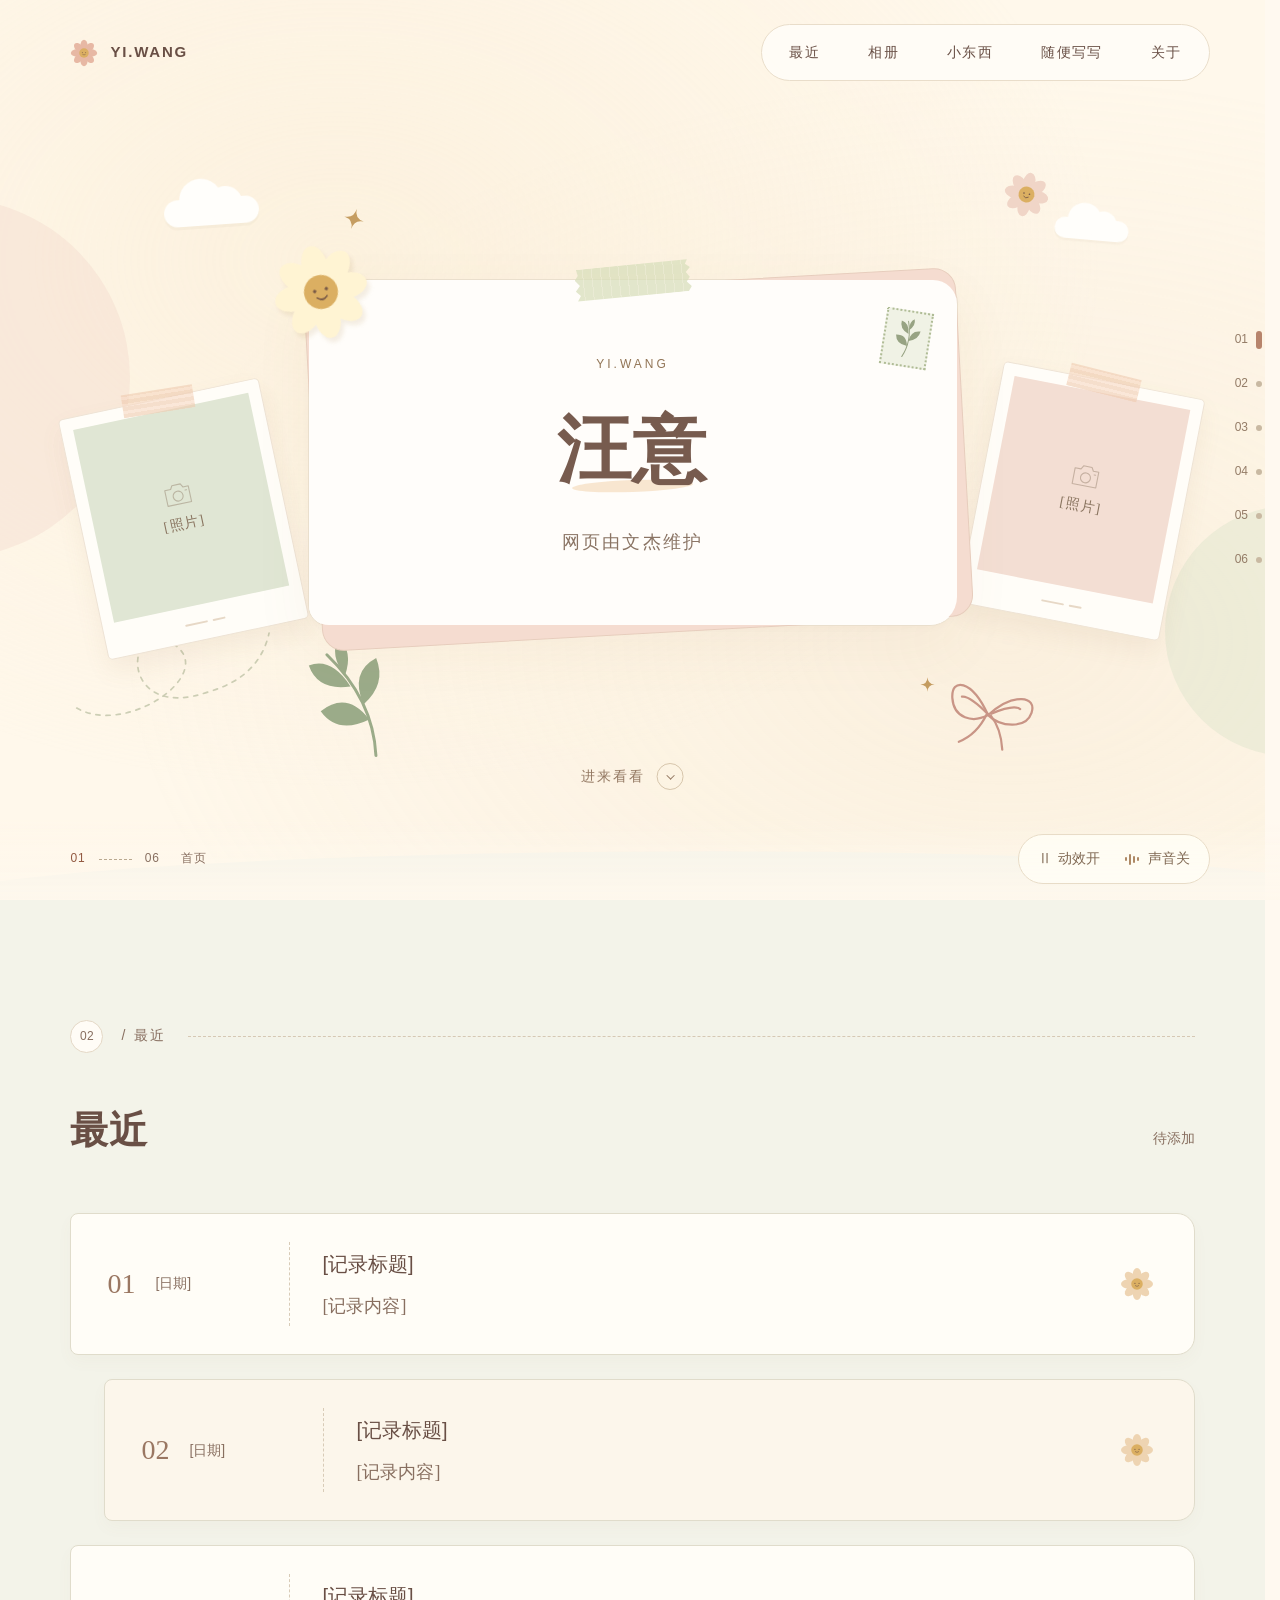
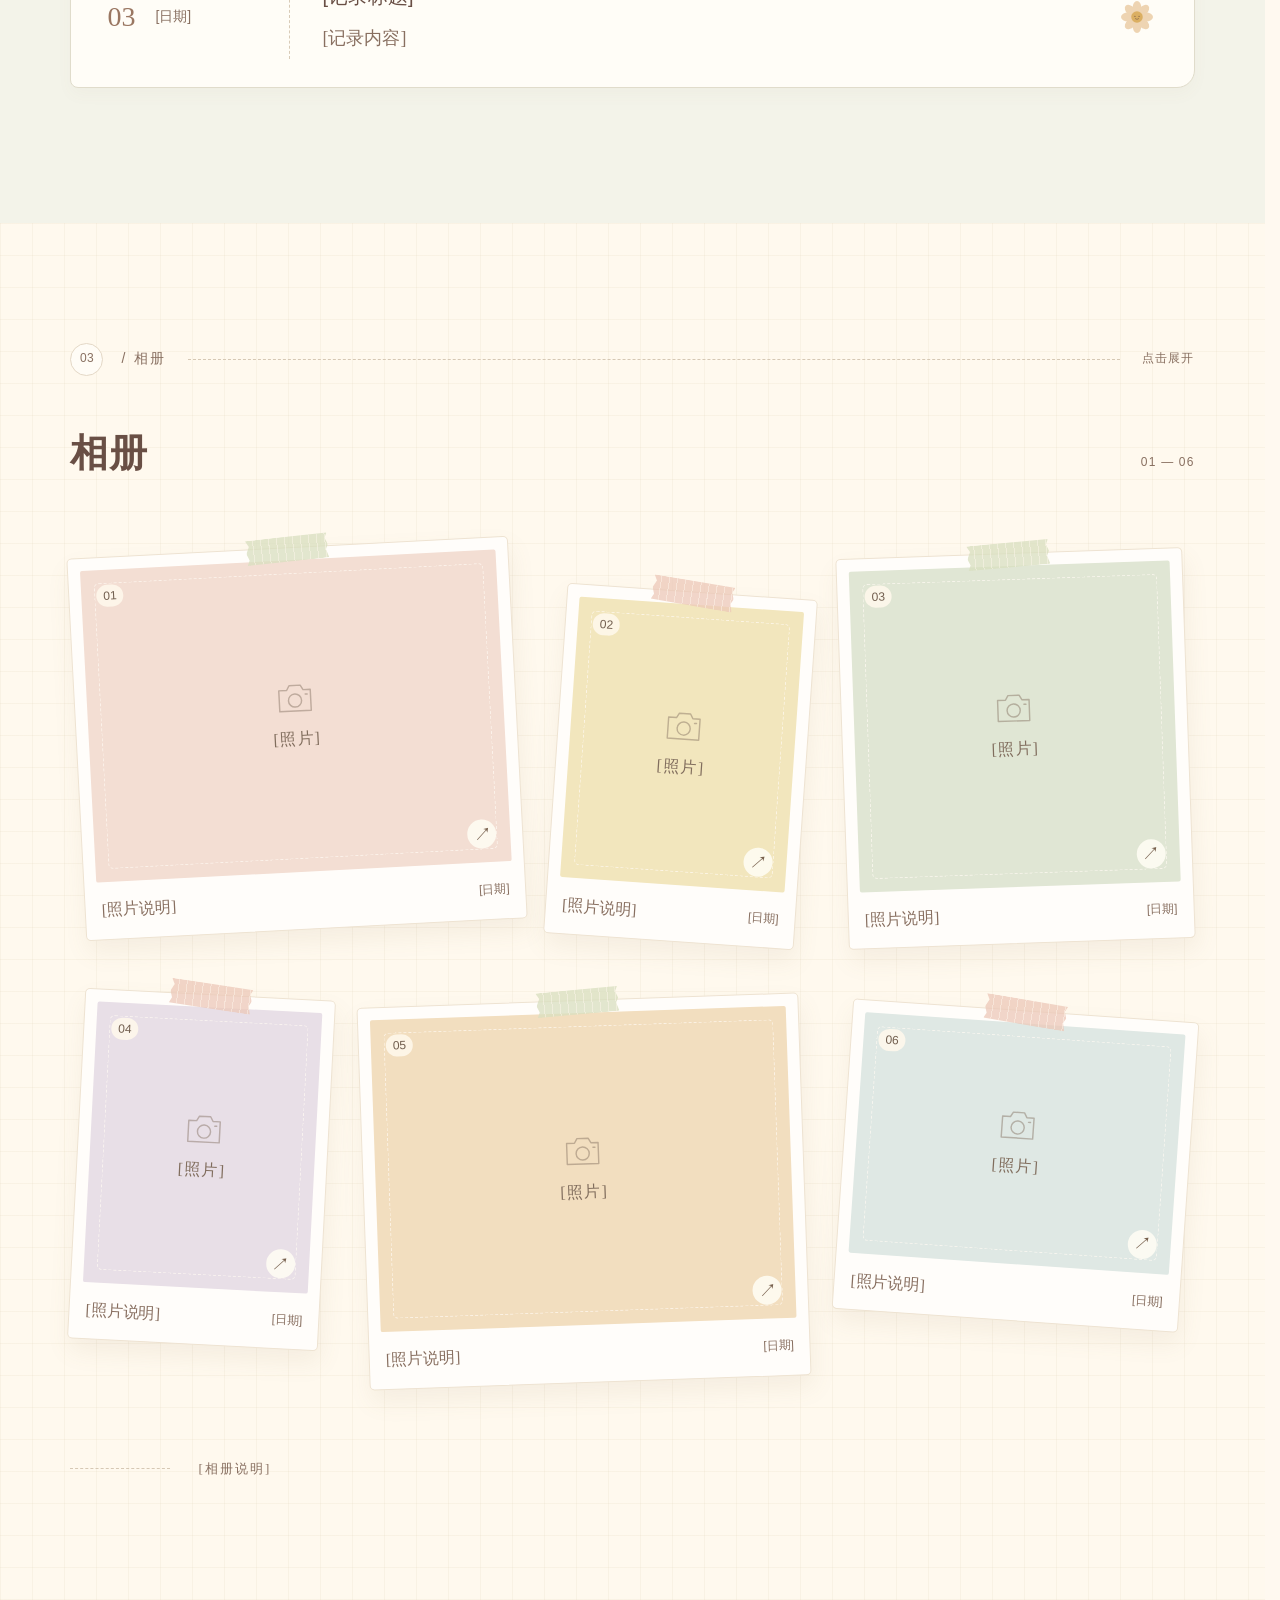
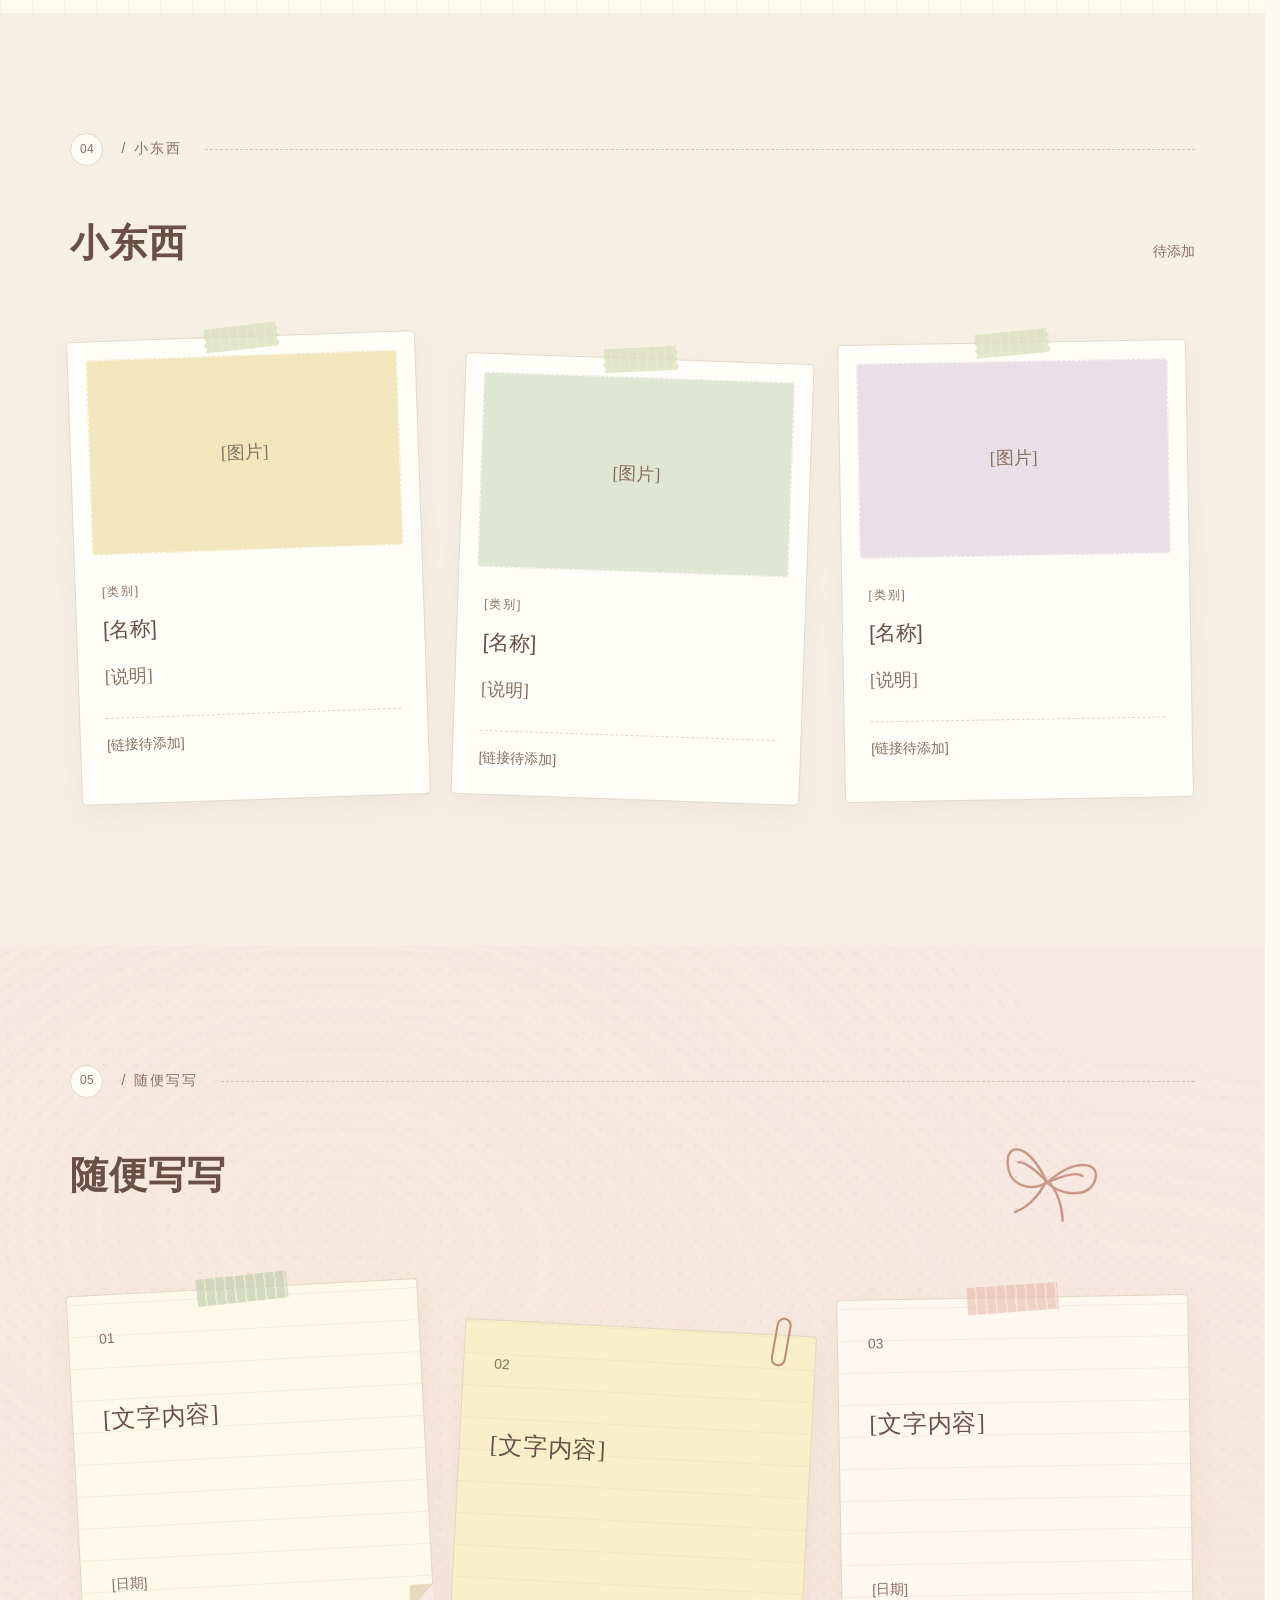
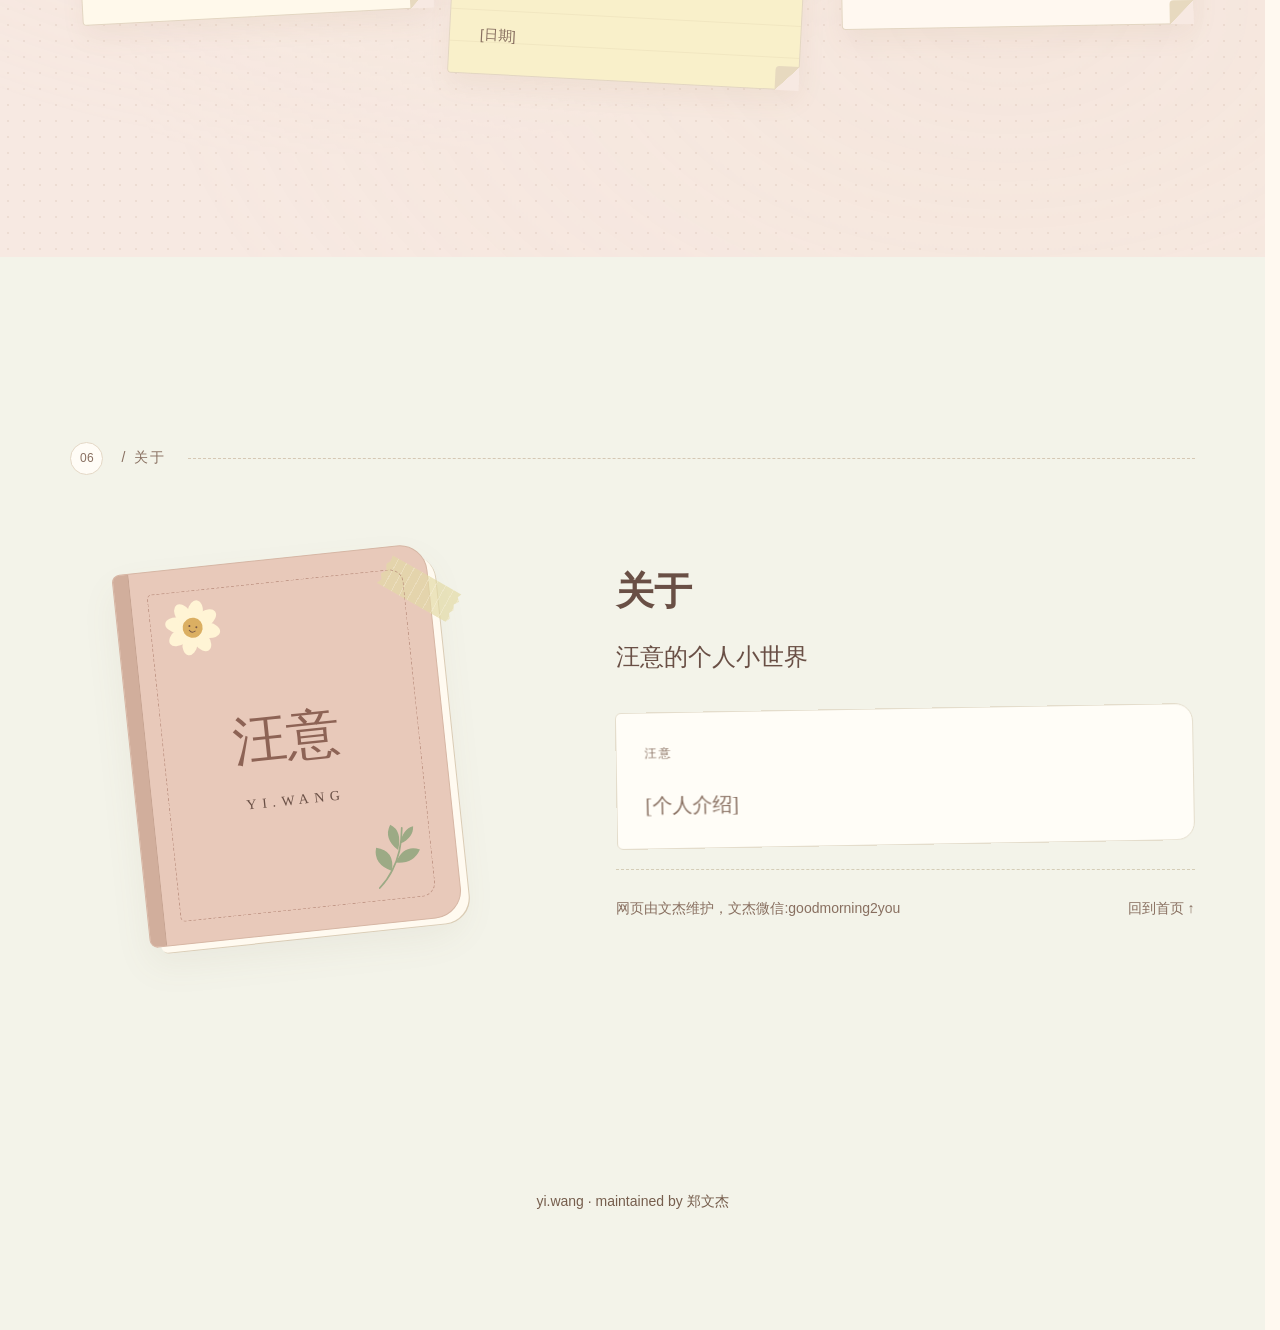
==== index.html @ 3603ca03 "Update index.html" ====
<!doctype html>
<html lang="zh-CN">
<head>
  <meta charset="utf-8">
  <meta name="viewport" content="width=device-width, initial-scale=1">
  <meta name="theme-color" content="#fff8ed">
  <meta name="description" content="汪意的个人小世界。由文杰维护。">
  <title>汪意 · YI.WANG</title>
  <link rel="icon" type="image/svg+xml" href="data:image/svg+xml,%3Csvg%20xmlns%3D%22http%3A%2F%2Fwww.w3.org%2F2000%2Fsvg%22%20viewBox%3D%220%200%2064%2064%22%3E%3Crect%20width%3D%2264%22%20height%3D%2264%22%20rx%3D%2218%22%20fill%3D%22%23fff5e7%22%2F%3E%3Cg%20fill%3D%22%23f1b7a9%22%3E%3Cellipse%20cx%3D%2232%22%20cy%3D%2219%22%20rx%3D%229%22%20ry%3D%2214%22%2F%3E%3Cellipse%20cx%3D%2232%22%20cy%3D%2245%22%20rx%3D%229%22%20ry%3D%2214%22%2F%3E%3Cellipse%20cx%3D%2219%22%20cy%3D%2232%22%20rx%3D%2214%22%20ry%3D%229%22%2F%3E%3Cellipse%20cx%3D%2245%22%20cy%3D%2232%22%20rx%3D%2214%22%20ry%3D%229%22%2F%3E%3C%2Fg%3E%3Ccircle%20cx%3D%2232%22%20cy%3D%2232%22%20r%3D%228%22%20fill%3D%22%23e7bd70%22%2F%3E%3C%2Fsvg%3E">
  <link rel="stylesheet" href="styles.css">
  <script src="script.js" defer></script>
  <script defer src="https://cloud.umami.is/script.js" data-website-id="96161282-32cd-4d9a-9470-663d7aa265c7"></script>
</head>
<body>
  <!-- 装饰图标：纯 SVG 图形，不代表人物、照片、地点或经历。 -->
  <svg class="svg-definitions" xmlns="http://www.w3.org/2000/svg" aria-hidden="true" focusable="false">
    <defs>
      <symbol id="i-flower" viewBox="0 0 100 100">
        <g fill="currentColor">
          <ellipse cx="50" cy="24" rx="13" ry="21"/>
          <ellipse cx="50" cy="24" rx="13" ry="21" transform="rotate(45 50 50)"/>
          <ellipse cx="50" cy="24" rx="13" ry="21" transform="rotate(90 50 50)"/>
          <ellipse cx="50" cy="24" rx="13" ry="21" transform="rotate(135 50 50)"/>
          <ellipse cx="50" cy="24" rx="13" ry="21" transform="rotate(180 50 50)"/>
          <ellipse cx="50" cy="24" rx="13" ry="21" transform="rotate(225 50 50)"/>
          <ellipse cx="50" cy="24" rx="13" ry="21" transform="rotate(270 50 50)"/>
          <ellipse cx="50" cy="24" rx="13" ry="21" transform="rotate(315 50 50)"/>
        </g>
        <circle cx="50" cy="50" r="17" fill="#dbaf62"/>
        <g fill="#775846"><circle cx="44" cy="48" r="1.7"/><circle cx="56" cy="48" r="1.7"/></g>
        <path d="M45 55q5 5 10 0" fill="none" stroke="#775846" stroke-width="1.7" stroke-linecap="round"/>
      </symbol>
      <symbol id="i-spark" viewBox="0 0 60 60"><path d="M30 4Q31 28 55 30Q31 31 30 56Q29 32 5 30Q29 29 30 4Z" fill="currentColor"/></symbol>
      <symbol id="i-sprig" viewBox="0 0 100 140">
        <path d="M44 128Q68 77 48 16" fill="none" stroke="currentColor" stroke-width="3" stroke-linecap="round"/>
        <path d="M55 93Q20 92 16 63Q49 57 55 93M57 77Q87 70 90 42Q60 42 57 77M54 55Q23 44 27 17Q51 20 54 55M54 43Q73 26 66 7Q50 17 54 43" fill="currentColor"/>
      </symbol>
      <symbol id="i-bow" viewBox="0 0 140 105">
        <g fill="none" stroke="currentColor" stroke-width="3.2" stroke-linecap="round" stroke-linejoin="round"><path d="M69 47C35 1 6 6 14 34S50 63 69 47C98 7 132 6 129 31S89 60 69 47Z"/><path d="M67 46Q59 78 36 93M73 47Q91 62 99 91M69 46Q37 25 27 29M73 44Q102 24 112 29"/></g>
      </symbol>
      <symbol id="i-camera" viewBox="0 0 64 50"><g fill="none" stroke="currentColor" stroke-width="2.2" stroke-linejoin="round"><path d="M8 12h12l4-7h17l4 7h11v32H8Z"/><circle cx="32" cy="28" r="10"/><path d="M48 19h3" stroke-linecap="round"/></g></symbol>
    </defs>
  </svg>

  <a class="skip-link" href="#main">跳至正文</a>
  <div class="reading-progress" aria-hidden="true"><span></span></div>
  <header class="site-header">
    <a class="wordmark" href="#home" aria-label="YI.WANG，返回首页">YI.WANG<svg class="wordmark-flower" aria-hidden="true"><use href="#i-flower"/></svg></a>
    <nav class="desktop-nav" aria-label="章节导航">
      <a href="#recent">最近</a>
      <a href="#gallery">相册</a>
      <a href="#things">小东西</a>
      <a href="#notes">随便写写</a>
      <a href="#about">关于</a>
    </nav>
    <button class="menu-toggle" type="button" aria-label="打开章节导航" aria-expanded="false" aria-controls="chapter-menu"><span></span><span></span></button>
  </header>
  <main id="main">
    <section class="scene hero" id="home" aria-labelledby="hero-title" data-chapter="首页">
      <!-- 【修改背景图片/视频】可选背景路径在 script.js 的 BACKGROUND 中修改；留空使用奶油纸张底色。 -->
      <div class="scene-backdrop" aria-hidden="true"><div class="ambient-image"></div></div>
      <div class="hero-shade" aria-hidden="true"></div>
      <div class="hero-decor" aria-hidden="true">
        <span class="soft-orb orb-peach"></span><span class="soft-orb orb-sage"></span>
        <span class="cloud cloud-one"></span><span class="cloud cloud-two"></span>
        <svg class="doodle hero-sprig"><use href="#i-sprig"/></svg>
        <svg class="doodle hero-bow"><use href="#i-bow"/></svg>
        <svg class="doodle spark spark-one"><use href="#i-spark"/></svg>
        <svg class="doodle spark spark-two"><use href="#i-spark"/></svg>
        <svg class="doodle hero-flower-small"><use href="#i-flower"/></svg>
        <svg class="doodle loop-line" viewBox="0 0 260 120"><path d="M8 79C58 127 183 78 136 32S50 109 164 98Q226 96 250 48" fill="none" stroke="currentColor" stroke-width="2" stroke-dasharray="5 7" stroke-linecap="round"/></svg>
      </div>
      <!-- 首页两张相框镜像 PHOTOS 的前两张照片；无真实照片时只显示占位符。 -->
      <a class="hero-polaroid hero-photo-left" href="#gallery" aria-label="前往相册">
        <span class="cover-photo tone-3" data-cover-photo="0"><svg aria-hidden="true"><use href="#i-camera"/></svg><span>[照片]</span></span>
        <span class="cover-caption" aria-hidden="true"><i></i><i></i></span>
      </a>
      <a class="hero-polaroid hero-photo-right" href="#gallery" aria-label="前往相册">
        <span class="cover-photo tone-1" data-cover-photo="1"><svg aria-hidden="true"><use href="#i-camera"/></svg><span>[照片]</span></span>
        <span class="cover-caption" aria-hidden="true"><i></i><i></i></span>
      </a>
      <!-- 【修改首页文字】固定为 YI.WANG / 汪意 / 网页由文杰维护。 -->
      <div class="hero-copy">
        <span class="paper-tape hero-tape" aria-hidden="true"></span>
        <svg class="hero-flower" aria-hidden="true"><use href="#i-flower"/></svg>
        <span class="postage-stamp" aria-hidden="true"><svg><use href="#i-sprig"/></svg></span>
        <p class="eyebrow">YI.WANG</p>
        <h1 id="hero-title">汪意</h1>
        <p class="hero-subtitle">网页由文杰维护</p>
      </div>
      <a class="scroll-cue" href="#recent"><span>进来看看</span><span class="scroll-stroke" aria-hidden="true"></span></a>
    </section>
    <section class="scene recent section-pad" id="recent" aria-labelledby="recent-title" data-chapter="最近">
      <div class="section-top reveal"><p class="eyebrow"><span>02</span> / 最近</p><span class="section-rule"></span></div>
      <div class="section-heading reveal"><h2 id="recent-title">最近</h2><span class="empty-label">待添加</span></div>
      <!-- 【修改最近】只用用户提供的真实记录与日期替换占位符；可增删完整 article。 -->
      <div class="recent-list">
        <article class="recent-card reveal">
          <div class="recent-date"><span class="entry-number" aria-hidden="true">01</span><span>[日期]</span></div>
          <div class="recent-copy"><h3>[记录标题]</h3><p>[记录内容]</p></div>
          <svg class="recent-flower" aria-hidden="true"><use href="#i-flower"/></svg>
        </article>
        <article class="recent-card reveal">
          <div class="recent-date"><span class="entry-number" aria-hidden="true">02</span><span>[日期]</span></div>
          <div class="recent-copy"><h3>[记录标题]</h3><p>[记录内容]</p></div>
          <svg class="recent-flower" aria-hidden="true"><use href="#i-flower"/></svg>
        </article>
        <article class="recent-card reveal">
          <div class="recent-date"><span class="entry-number" aria-hidden="true">03</span><span>[日期]</span></div>
          <div class="recent-copy"><h3>[记录标题]</h3><p>[记录内容]</p></div>
          <svg class="recent-flower" aria-hidden="true"><use href="#i-flower"/></svg>
        </article>
      </div>
    </section>
    <section class="scene gallery section-pad" id="gallery" aria-labelledby="gallery-title" data-chapter="相册">
      <div class="section-top reveal"><p class="eyebrow"><span>03</span> / 相册</p><span class="section-rule"></span><span class="secondary-label">点击展开</span></div>
      <div class="section-heading reveal"><h2 id="gallery-title">相册</h2><span class="archive-count">01 — 06</span></div>
      <!-- 【修改照片】在 script.js 的 PHOTOS 中填写图片路径、照片说明、日期与地点。
           未填写 src 时，保留此处真正的 [照片] 占位框，不使用他人的照片假装私人内容。 -->
      <div class="gallery-grid">
        <figure class="gallery-item photo-one reveal"><button class="photo-button tone-1" data-photo="0" type="button" aria-label="放大照片 1"><span class="photo-placeholder"><svg aria-hidden="true"><use href="#i-camera"/></svg><span>[照片]</span></span><span class="photo-number" aria-hidden="true">01</span><span class="photo-expand" aria-hidden="true">↗</span></button><figcaption><span>[照片说明]</span><span>[日期]</span></figcaption></figure>
        <figure class="gallery-item photo-two reveal"><button class="photo-button tone-2" data-photo="1" type="button" aria-label="放大照片 2"><span class="photo-placeholder"><svg aria-hidden="true"><use href="#i-camera"/></svg><span>[照片]</span></span><span class="photo-number" aria-hidden="true">02</span><span class="photo-expand" aria-hidden="true">↗</span></button><figcaption><span>[照片说明]</span><span>[日期]</span></figcaption></figure>
        <figure class="gallery-item photo-three reveal"><button class="photo-button tone-3" data-photo="2" type="button" aria-label="放大照片 3"><span class="photo-placeholder"><svg aria-hidden="true"><use href="#i-camera"/></svg><span>[照片]</span></span><span class="photo-number" aria-hidden="true">03</span><span class="photo-expand" aria-hidden="true">↗</span></button><figcaption><span>[照片说明]</span><span>[日期]</span></figcaption></figure>
        <figure class="gallery-item photo-four reveal"><button class="photo-button tone-4" data-photo="3" type="button" aria-label="放大照片 4"><span class="photo-placeholder"><svg aria-hidden="true"><use href="#i-camera"/></svg><span>[照片]</span></span><span class="photo-number" aria-hidden="true">04</span><span class="photo-expand" aria-hidden="true">↗</span></button><figcaption><span>[照片说明]</span><span>[日期]</span></figcaption></figure>
        <figure class="gallery-item photo-five reveal"><button class="photo-button tone-5" data-photo="4" type="button" aria-label="放大照片 5"><span class="photo-placeholder"><svg aria-hidden="true"><use href="#i-camera"/></svg><span>[照片]</span></span><span class="photo-number" aria-hidden="true">05</span><span class="photo-expand" aria-hidden="true">↗</span></button><figcaption><span>[照片说明]</span><span>[日期]</span></figcaption></figure>
        <figure class="gallery-item photo-six reveal"><button class="photo-button tone-6" data-photo="5" type="button" aria-label="放大照片 6"><span class="photo-placeholder"><svg aria-hidden="true"><use href="#i-camera"/></svg><span>[照片]</span></span><span class="photo-number" aria-hidden="true">06</span><span class="photo-expand" aria-hidden="true">↗</span></button><figcaption><span>[照片说明]</span><span>[日期]</span></figcaption></figure>
      </div>
      <div class="gallery-tail reveal"><span class="section-rule"></span><p class="eyebrow">[相册说明]</p></div>
    </section>
    <section class="scene things section-pad" id="things" aria-labelledby="things-title" data-chapter="小东西">
      <div class="section-top reveal"><p class="eyebrow"><span>04</span> / 小东西</p><span class="section-rule"></span></div>
      <div class="section-heading reveal"><h2 id="things-title">小东西</h2><span class="empty-label">待添加</span></div>
      <!-- 【修改小东西】类别、名称、图片、说明和链接均待提供。没有链接时显示文字，不伪装成可点击入口。 -->
      <div class="things-grid">
        <article class="thing-card reveal">
          <span class="paper-tape" aria-hidden="true"></span>
          <div class="thing-cover tone-2"><span>[图片]</span></div>
          <div class="thing-copy"><span class="eyebrow">[类别]</span><h3>[名称]</h3><p>[说明]</p><span class="pending-link">[链接待添加]</span></div>
        </article>
        <article class="thing-card reveal">
          <span class="paper-tape" aria-hidden="true"></span>
          <div class="thing-cover tone-3"><span>[图片]</span></div>
          <div class="thing-copy"><span class="eyebrow">[类别]</span><h3>[名称]</h3><p>[说明]</p><span class="pending-link">[链接待添加]</span></div>
        </article>
        <article class="thing-card reveal">
          <span class="paper-tape" aria-hidden="true"></span>
          <div class="thing-cover tone-4"><span>[图片]</span></div>
          <div class="thing-copy"><span class="eyebrow">[类别]</span><h3>[名称]</h3><p>[说明]</p><span class="pending-link">[链接待添加]</span></div>
        </article>
      </div>
    </section>
    <section class="scene notes section-pad" id="notes" aria-labelledby="notes-title" data-chapter="随便写写">
      <div class="scene-backdrop" aria-hidden="true"><div class="ambient-image"></div></div>
      <div class="notes-shade" aria-hidden="true"></div>
      <svg class="notes-bow" aria-hidden="true"><use href="#i-bow"/></svg>
      <div class="section-top reveal"><p class="eyebrow"><span>05</span> / 随便写写</p><span class="section-rule"></span></div>
      <div class="section-heading reveal"><h2 id="notes-title">随便写写</h2></div>
      <!-- 【修改随便写写】仅用用户提供的真实文字与日期替换占位符。 -->
      <div class="notes-grid">
        <article class="note-card reveal"><span class="note-index" aria-hidden="true">01</span><p>[文字内容]</p><footer>[日期]</footer></article>
        <article class="note-card reveal"><span class="note-index" aria-hidden="true">02</span><p>[文字内容]</p><footer>[日期]</footer></article>
        <article class="note-card reveal"><span class="note-index" aria-hidden="true">03</span><p>[文字内容]</p><footer>[日期]</footer></article>
      </div>
    </section>
    <section class="scene about section-pad" id="about" aria-labelledby="about-title" data-chapter="关于">
      <div class="section-top reveal"><p class="eyebrow"><span>06</span> / 关于</p><span class="section-rule"></span></div>
      <div class="about-layout">
        <div class="about-index reveal" aria-hidden="true">
          <span class="notebook-spine"></span><span class="paper-tape"></span>
          <svg class="about-flower"><use href="#i-flower"/></svg>
          <span class="notebook-number">汪意</span><span class="notebook-label">YI.WANG</span>
          <svg class="notebook-sprig"><use href="#i-sprig"/></svg>
        </div>
        <div class="about-content">
          <h2 class="about-title reveal" id="about-title">关于</h2>
          <p class="world-title reveal">汪意的个人小世界</p>
          <!-- 【修改个人介绍】尚未提供个人介绍，请保留占位符。 -->
          <div class="profile-note reveal"><span class="eyebrow">汪意</span><p>[个人介绍]</p></div>
          <div class="about-footnote reveal"><span>网页由文杰维护，文杰微信:goodmorning2you</span><a href="#home">回到首页 ↑</a></div>
        </div>
      </div>
    </section>
  </main>
  <footer class="site-footer"><p>yi.wang · maintained by 郑文杰</p></footer>
  <nav class="scene-rail" aria-label="场景定位">
    <a href="#home" aria-label="01 首页" aria-current="location"><span>01</span><i></i></a>
    <a href="#recent" aria-label="02 最近"><span>02</span><i></i></a>
    <a href="#gallery" aria-label="03 相册"><span>03</span><i></i></a>
    <a href="#things" aria-label="04 小东西"><span>04</span><i></i></a>
    <a href="#notes" aria-label="05 随便写写"><span>05</span><i></i></a>
    <a href="#about" aria-label="06 关于"><span>06</span><i></i></a>
  </nav>
  <div class="scene-footer" role="group" aria-label="浏览进度与播放设置">
    <div class="scene-position"><span id="chapter-number">01</span><span class="position-divider"></span><span>06</span><span id="chapter-label">首页</span></div>
    <div class="ambient-controls">
      <button id="motion-toggle" type="button" aria-pressed="false" aria-label="暂停环境动效"><span class="motion-symbol" aria-hidden="true">Ⅱ</span><span class="motion-label">动效开</span></button>
      <!-- 【修改音乐】音频文件路径在 script.js 的 MUSIC_SRC 中填写，初始状态始终为关闭。 -->
      <button id="music-toggle" type="button" aria-pressed="false" aria-label="背景音乐，当前关闭"><span class="sound-bars" aria-hidden="true"><i></i><i></i><i></i><i></i></span><span class="music-label">声音关</span></button>
    </div>
  </div>
  <dialog id="chapter-menu" class="chapter-menu" aria-label="章节导航">
    <button class="icon-button menu-close" type="button" aria-label="关闭章节导航">×</button>
    <span class="eyebrow">目 录</span>
    <nav aria-label="移动端章节导航">
      <a href="#home"><span>01</span>首页</a>
      <a href="#recent"><span>02</span>最近</a>
      <a href="#gallery"><span>03</span>相册</a>
      <a href="#things"><span>04</span>小东西</a>
      <a href="#notes"><span>05</span>随便写写</a>
      <a href="#about"><span>06</span>关于</a>
    </nav>
  </dialog>
  <p id="status-message" class="status-message" role="status" aria-live="polite"></p>
  <dialog id="lightbox" class="lightbox" aria-label="照片查看器" aria-describedby="lightbox-caption">
    <div class="lightbox-header"><span id="lightbox-counter" class="eyebrow">01 / 06</span><button class="icon-button" id="lightbox-close" type="button" aria-label="关闭照片查看器" autofocus>×</button></div>
    <div class="lightbox-stage tone-1" id="lightbox-stage"><img id="lightbox-image" alt="[照片说明]" hidden><span class="photo-placeholder" id="lightbox-placeholder">[照片]</span></div>
    <div class="lightbox-footer"><div><p id="lightbox-caption">[照片说明]</p><p class="lightbox-meta"><span id="lightbox-date">[日期]</span><span id="lightbox-place">[地点]</span></p></div><div class="lightbox-controls"><button class="icon-button" id="lightbox-prev" type="button" aria-label="上一张照片">←</button><button class="icon-button" id="lightbox-next" type="button" aria-label="下一张照片">→</button></div></div>
    <p class="sr-only" id="lightbox-announcement" aria-live="polite"></p>
  </dialog>
  <audio id="background-audio" preload="none" loop></audio>
</body>
</html>
---- styles.css ----
/* yi.wang — 奶油手账版
   【修改配色】只需改以下变量。所有图形均为界面装饰，不代表真实照片。
   不请求字体 CDN，不加载第三方资源。 */
:root {
  color-scheme: light;
  --paper: #fff9f0;
  --ink: #694f45;
  --muted: #886f60;
  --peach: #f0baa7;
  --rose: #efd2ca;
  --sage: #bac9ac;
  --yellow: #f4dfa8;
  --accent: #9e5846;
  --line: #e4d8c6;
  --sans: ui-rounded, "Hiragino Maru Gothic ProN", "PingFang SC", "Microsoft YaHei", "Noto Sans CJK SC", sans-serif;
  --hand: "STKaiti", "KaiTi", "Noto Serif CJK SC", Georgia, serif;
  --serif: "Palatino Linotype", "Noto Serif CJK SC", "Songti SC", SimSun, serif;
  --gutter: clamp(22px, 5.5vw, 92px);
  --ease: cubic-bezier(.22,.75,.2,1);
}
*, *::before, *::after { box-sizing: border-box; }
html { scroll-behavior: smooth; scroll-padding-top: 85px; scrollbar-gutter: stable; background: var(--paper); }
body { margin: 0; color: var(--ink); font: 15px/1.8 var(--sans); -webkit-font-smoothing: antialiased; }
body.modal-open { overflow: hidden; }
h1, h2, h3, p, figure { margin: 0; }
a { color: inherit; text-decoration: none; }
button { font: inherit; color: inherit; border: 0; background: none; cursor: pointer; }
button, a { -webkit-tap-highlight-color: transparent; touch-action: manipulation; }
button:disabled { opacity: .4; cursor: default; }
img { display: block; width: 100%; height: 100%; object-fit: cover; }
svg { display: block; }
[hidden] { display: none !important; }
:focus-visible { outline: 3px solid #936742; outline-offset: 5px; }
::selection { background: #f0cabb; color: #533b32; }
.svg-definitions { position: absolute; width: 0; height: 0; overflow: hidden; }
.sr-only { position: absolute; width: 1px; height: 1px; padding: 0; overflow: hidden; clip: rect(0,0,0,0); white-space: nowrap; border: 0; }
.skip-link { position: fixed; top: 10px; left: 10px; z-index: 100; padding: 10px 20px; background: white; border-radius: 12px; transform: translateY(-180%); }
.skip-link:focus { transform: none; }
.reading-progress { position: fixed; inset: 0 0 auto; height: 3px; z-index: 50; pointer-events: none; }
.reading-progress span { display: block; height: 100%; background: var(--peach); transform: scaleX(0); transform-origin: left; }

/* 顶部像贴在纸上的小标签，不使用深色透明导航。 */
.site-header { position: fixed; inset: 0 0 auto; z-index: 20; padding: 24px var(--gutter); display: flex; justify-content: space-between; align-items: center; gap: 24px; transition: padding .35s, background .35s, box-shadow .35s; }
body.has-scrolled .site-header { padding-top: 12px; padding-bottom: 12px; background: rgba(255,249,240,.95); box-shadow: 0 1px 0 #bca98d1c; }
.wordmark { display: flex; align-items: center; gap: 12px; font: 600 17px/1.5 var(--sans); min-height: 44px; letter-spacing: .04em; }
.wordmark-flower { order: -1; width: 28px; height: 28px; color: #e7b8a4; }
.desktop-nav { display: flex; align-items: center; gap: 4px; padding: 5px; border: 1px solid #e9ddca; border-radius: 50px; background: #fffdf8d9; }
.desktop-nav a { font-size: 13px; letter-spacing: .1em; padding: 10px 22px; border-radius: 35px; min-height: 44px; transition: background .3s, color .3s; }
.desktop-nav a[aria-current] { background: #f5ddd2; color: #875644; }
.desktop-nav a:hover { background: #f7e9d8; }
.menu-toggle { display: none; border: 1px solid var(--line); background: #fffdf6; border-radius: 50%; width: 44px; height: 44px; padding: 12px 10px; }
.menu-toggle span { display: block; width: 20px; height: 2px; background: var(--ink); margin: 5px 0; border-radius: 2px; }

/* 原生滚动；章节最小一屏，文字多时自然撑开。 */
.scene { position: relative; isolation: isolate; min-height: 100svh; overflow: clip; }
.section-pad { padding: 120px max(var(--gutter),calc((100vw - 1150px)/2)) 135px; }
.section-top { display: flex; gap: 22px; align-items: center; margin-bottom: 48px; }
.eyebrow { font: 500 12px/1.8 var(--sans); letter-spacing: .16em; color: var(--muted); }
.section-top .eyebrow { white-space: nowrap; }
.section-top .eyebrow>span { display: inline-grid; place-items: center; width: 33px; height: 33px; background: #fffcf6; border: 1px solid var(--line); border-radius: 50%; margin-right: 12px; font-size: 11px; letter-spacing: .02em; }
.section-rule { display: block; flex: 1; border-top: 1px dashed #d6c8b4; }
.secondary-label, .archive-count { font-size: 11px; letter-spacing: .1em; color: var(--muted); }
.section-heading { display: flex; align-items: baseline; justify-content: space-between; gap: 24px; margin-bottom: 54px; }
.section-heading h2 { font: 600 clamp(28px,3vw,43px)/1.5 var(--sans); letter-spacing: .02em; overflow-wrap: anywhere; }

/* 首页：奶油纸张 + 两张空相框 + 胶带与花朵。 */
.hero { min-height: max(760px,100svh); display: grid; place-items: center; text-align: center; padding: 180px var(--gutter) 175px; background: #fff8eb; }
.scene-backdrop { position: absolute; inset: 0; z-index: -3; pointer-events: none; overflow: hidden; }
.ambient-image { width: 100%; height: 100%; background-image: radial-gradient(ellipse at 28% 30%,#f9e9ce70,transparent 56%),radial-gradient(ellipse at 78% 70%,#eed8b63d,transparent 60%); background-size: cover; background-position: center; transform: translate3d(var(--pointer-x,0px),calc(var(--scene-shift,0px) + var(--pointer-y,0px)),0) scale(1.06); }
.ambient-image.has-custom-image { opacity: .25; }
.ambient-video { position: absolute; inset: 0; width: 100%; height: 100%; object-fit: cover; opacity: .23; }
.hero-shade { position: absolute; inset: 0; z-index: -2; background-image: radial-gradient(#b9a88b2a .65px, transparent .65px); background-size: 8px 8px; opacity: .7; pointer-events: none; }
.hero::after { content: ""; position: absolute; left: -5%; right: -5%; bottom: -35px; height: 84px; background: #f3f3e9; border-radius: 48% 70% 0 0 / 50% 75% 0 0; z-index: -1; transform: rotate(-1deg); }
.hero-decor { position: absolute; inset: 0; pointer-events: none; z-index: -1; }
.soft-orb { position: absolute; border-radius: 50%; }
.orb-peach { width: 360px; height: 360px; background: #f1d5c959; left: -230px; top: 22%; }
.orb-sage { width: 250px; height: 250px; background: #dfe6cd80; right: -150px; bottom: 16%; }
.doodle { position: absolute; }
.cloud { display: block; position: absolute; height: 27px; width: 95px; background: #fffefb; border-radius: 100px; filter: drop-shadow(0 3px 0 #dcd0b72b); }
.cloud::before, .cloud::after { content: ""; position: absolute; background: inherit; border-radius: 50%; }
.cloud::before { width: 43px; height: 43px; left: 16px; bottom: 4px; }
.cloud::after { width: 34px; height: 34px; left: 45px; bottom: 4px; }
.cloud-one { top: 22%; left: 13%; transform: rotate(-4deg); animation: cloud-drift 9s ease-in-out infinite alternate; }
.cloud-two { top: 24%; right: 10%; transform: scale(.78) rotate(5deg); animation: cloud-drift 10s -3s ease-in-out infinite alternate; }
.hero-sprig { width: 100px; height: 145px; color: #9bab89; left: 24%; bottom: 14%; transform: rotate(-28deg); }
.hero-bow { width: 98px; height: 74px; color: #c99586; right: 18%; bottom: 16%; transform: rotate(12deg); }
.spark { width: 24px; height: 24px; color: #c59d61; }
.spark-one { left: 27%; top: 23%; transform: rotate(15deg); }
.spark-two { right: 26%; bottom: 23%; width: 17px; height: 17px; }
.hero-flower-small { right: 17%; top: 19%; width: 47px; height: 47px; color: #f0d5c7; transform: rotate(13deg); }
.loop-line { left: 5%; bottom: 20%; width: 220px; height: 105px; color: #b7bd9e; transform: rotate(-14deg); opacity: .7; }
.hero-copy { position: relative; width: min(650px,64vw); min-height: 338px; padding: 74px 66px 65px; background: #fffdfa; border: 1px solid #eadfcd; border-radius: 20px 24px 28px 20px; box-shadow: 0 20px 60px #a1795010, 0 3px 8px #a1795008; z-index: 2; }
.hero-copy::before { content: ""; position: absolute; inset: 5px -8px -10px 4px; transform: rotate(-3.2deg); border: 1px solid #e7cdbd; border-radius: 22px; background: #f5dcd0; z-index: -2; }
.hero-copy::after { content: ""; position: absolute; inset: 0; background: #fffdfa; border-radius: inherit; z-index: -1; }
.hero-copy .eyebrow { color: #917455; font-size: 12px; letter-spacing: .25em; }
.hero h1 { display: inline-block; position: relative; font: 600 clamp(43px,5.8vw,80px)/1.45 var(--sans); letter-spacing: .02em; color: #775b4e; margin: 20px 0 20px; overflow-wrap: anywhere; max-width: 100%; z-index: 0; }
.hero h1::after { content: ""; position: absolute; width: 80%; height: 12px; left: 10%; bottom: 12px; background: #f5dcbd; opacity: .68; border-radius: 50%; transform: rotate(-2deg); z-index: -1; }
.hero-subtitle { font: 16px/2 var(--hand); color: #8a7464; letter-spacing: .12em; white-space: pre-line; overflow-wrap: anywhere; }
.paper-tape { position: absolute; width: 116px; height: 33px; background-color: #d9dfbbbf; background-image: repeating-linear-gradient(90deg,transparent 0 8px,#fff7ed45 8px 9px); clip-path: polygon(2% 0,98% 3%,96% 16%,100% 27%,96% 41%,99% 57%,96% 70%,100% 85%,97% 99%,1% 96%,4% 80%,0 66%,4% 50%,0 32%,3% 19%); pointer-events: none; }
.hero-tape { left: calc(50% - 58px); top: -16px; transform: rotate(-6deg); }
.hero-flower { position: absolute; left: -38px; top: -38px; width: 100px; height: 100px; color: #fff4d3; filter: drop-shadow(2px 5px 2px #bb996529); transform: rotate(-14deg); animation: flower-sway 8s ease-in-out infinite alternate; }
.postage-stamp { position: absolute; top: 30px; right: 27px; width: 47px; height: 57px; border: 2px dotted #b0bc96; background: #f0f2e5; padding: 4px; transform: rotate(9deg); }
.postage-stamp svg { width: 100%; height: 100%; color: #97a383; }
.hero-polaroid { position: absolute; display: block; width: clamp(150px,16vw,222px); padding: 12px 12px 16px; background: #fffdf8; border: 1px solid #eee3d5; border-radius: 5px; box-shadow: 0 12px 24px #95745316; z-index: 1; transition: transform .45s var(--ease),box-shadow .45s; }
.hero-polaroid::before { content: ""; position: absolute; width: 72px; height: 23px; top: -10px; left: calc(50% - 36px); background: repeating-linear-gradient(0deg,#efcbb09c 0 4px,#f7d8c399 4px 7px); transform: rotate(3deg); z-index: 2; }
.hero-photo-left { left: 6.4%; top: 44%; transform: rotate(-12deg); }
.hero-photo-right { right: 6.4%; top: 42%; transform: rotate(11deg); }
.hero-photo-left:hover { transform: rotate(-8deg) translateY(-6px); box-shadow: 0 18px 24px #9574531e; }
.hero-photo-right:hover { transform: rotate(7deg) translateY(-6px); box-shadow: 0 18px 24px #9574531e; }
.cover-photo { position: relative; display: flex; flex-direction: column; align-items: center; justify-content: center; gap: 8px; aspect-ratio: 4/4.4; overflow: hidden; color: #88735e; }
.cover-photo>svg { width: 32px; height: 26px; opacity: .42; }
.cover-photo>span { font: 13px var(--hand); letter-spacing: .08em; }
.cover-photo img { position: absolute; inset: 0; }
.cover-photo.has-photo>svg, .cover-photo.has-photo>span { visibility: hidden; }
.cover-caption { display: flex; justify-content: center; gap: 5px; padding-top: 17px; }
.cover-caption i { display: block; width: 23px; height: 2px; background: #e7d8c6; border-radius: 5px; }
.cover-caption i:nth-child(2) { width: 13px; }
.scroll-cue { position: absolute; bottom: 100px; left: 50%; transform: translateX(-50%); display: flex; align-items: center; gap: 12px; padding: 10px 15px; font-size: 11px; letter-spacing: .14em; color: #947963; min-height: 44px; }
.scroll-stroke { width: 27px; height: 27px; border: 1px solid #d6c5ab; border-radius: 50%; display: grid; place-items: center; }
.scroll-stroke::after { content: ""; width: 6px; height: 6px; border-right: 1px solid currentColor; border-bottom: 1px solid currentColor; transform: rotate(45deg) translate(-1px,-1px); animation: tiny-nod 2s ease-in-out infinite; }
@keyframes tiny-nod { 50% { transform: rotate(45deg) translate(1px,1px); } }
@keyframes cloud-drift { to { translate: 9px -5px; } }
@keyframes flower-sway { to { rotate: 10deg; } }

/* 02 / 关于：一本小册子和两张姓名纸签。 */
.about { background: #f3f3e9; display: flex; flex-direction: column; justify-content: center; }
.about-layout { display: grid; grid-template-columns: .9fr 1.2fr; gap: 10%; align-items: center; padding: 35px 0 25px; }
.about-index { width: min(100%,315px); aspect-ratio: .84; justify-self: center; position: relative; display: flex; flex-direction: column; align-items: center; justify-content: center; background: #e8c9ba; border: 1px solid #d6b6a4; border-radius: 8px 28px 28px 8px; box-shadow: 9px 8px 0 -2px #fffaf0,10px 9px 0 -2px #daccb5,0 18px 36px #84715314; rotate: -6deg; }
.about-index::after { content: ""; position: absolute; inset: 22px 24px 22px 32px; border: 1px dashed #b28473; border-radius: 5px 14px 14px 5px; opacity: .7; }
.notebook-spine { position: absolute; top: 0; left: 0; bottom: 0; width: 16px; background: #d1ae9c; border-right: 1px solid #bb998780; border-radius: 7px 0 0 7px; }
.about-index .paper-tape { top: 28px; right: -32px; transform: rotate(35deg); width: 82px; background-color: #e4dba5ad; }
.notebook-number { font: 74px/1.1 var(--serif); color: #8d6355; margin-top: 24px; }
.notebook-label { font: 15px/2 var(--hand); margin-top: 12px; letter-spacing: .4em; padding-left: .4em; }
.about-flower { position: absolute; width: 59px; height: 59px; top: 30px; left: 45px; color: #fff4d5; transform: rotate(15deg); }
.notebook-sprig { position: absolute; width: 58px; height: 80px; bottom: 24px; right: 34px; color: #9caa85; transform: rotate(24deg); }
.about-content { min-width: 0; }
.date-display { display: inline-block; font: 500 clamp(42px,4.7vw,68px)/1.6 var(--hand); letter-spacing: .025em; margin: 5px 0 25px; overflow-wrap: anywhere; max-width: 100%; }
.people-grid { display: grid; grid-template-columns: 1fr 24px 1fr; gap: 12px; align-items: center; }
.people-grid>div { background: #fffdf7; padding: 22px 16px 23px; border: 1px solid #e4ddcc; border-radius: 18px; text-align: center; }
.people-grid>div:last-child { background: #fffbf5; }
.person-mark { width: 43px; height: 43px; display: grid; place-items: center; border-radius: 50%; margin: 0 auto 13px; font: 18px var(--serif); }
.mark-a { background: #e7ecda; color: #617052; }
.mark-b { background: #f6dfd5; color: #966d5e; }
.people-grid h3 { font: 500 20px/1.7 var(--sans); overflow-wrap: anywhere; margin-bottom: 5px; }
.people-grid p { font: 13px/1.8 var(--hand); color: var(--muted); white-space: pre-line; overflow-wrap: anywhere; }
.people-separator { width: 24px; height: 24px; color: #c9ae7b; }
.about-footnote>span { min-width: 0; overflow-wrap: anywhere; }
.about-footnote { display: flex; justify-content: space-between; gap: 18px; font-size: 11px; color: var(--muted); margin-top: 24px; border-top: 1px dashed #d5cdb7; padding-top: 18px; }

/* 03 / 影像：错落的拍立得相框，空相框不是示例照片。 */
.gallery { background-color: #fff9ee; background-image: linear-gradient(#d4c4a522 1px,transparent 1px),linear-gradient(90deg,#d4c4a522 1px,transparent 1px); background-size: 32px 32px; }
.gallery-grid { display: grid; grid-template-columns: repeat(12,minmax(0,1fr)); align-items: start; gap: 50px 36px; padding: 12px 6px; }
.gallery-item { position: relative; padding: 12px 12px 5px; background: #fffdfa; border: 1px solid #eee3d2; border-radius: 5px; box-shadow: 2px 12px 24px #8c735316; transition: box-shadow .4s, rotate .4s var(--ease); min-width: 0; }
.gallery-item::before { content: ""; position: absolute; width: 82px; height: 26px; top: -12px; left: calc(50% - 41px); background-color: #d9dfbfbf; background-image: repeating-linear-gradient(90deg,transparent 0 7px,#fff7ed77 7px 8px); clip-path: polygon(0 0,100% 4%,97% 24%,100% 49%,97% 68%,100% 100%,0 95%,3% 75%,0 50%,4% 23%); transform: rotate(-4deg); z-index: 2; pointer-events: none; }
.gallery-item:nth-child(2n)::before { background-color: #edc8b9bf; transform: rotate(5deg); }
.gallery-item:hover { box-shadow: 3px 16px 30px #8c735325; rotate: 0deg; }
.photo-one { grid-column: 1 / 6; rotate: -3deg; }
.photo-two { grid-column: 6 / 9; margin-top: 44px; rotate: 4deg; }
.photo-three { grid-column: 9 / 13; margin-top: 6px; rotate: -2deg; }
.photo-four { grid-column: 1 / 4; rotate: 3deg; }
.photo-five { grid-column: 4 / 9; margin-top: 6px; rotate: -2deg; }
.photo-six { grid-column: 9 / 13; margin-top: 16px; rotate: 4deg; }
.photo-button { position: relative; width: 100%; aspect-ratio: 4/3; padding: 0; display: grid; place-items: center; overflow: hidden; isolation: isolate; border-radius: 2px; }
.photo-two .photo-button,.photo-four .photo-button { aspect-ratio: 4/5; }
.photo-three .photo-button { aspect-ratio: 1; }
.tone-1 { background-color: #f3ded3; }
.tone-2 { background-color: #f2e6bd; }
.tone-3 { background-color: #e0e6d4; }
.tone-4 { background-color: #e8dfe7; }
.tone-5 { background-color: #f2debf; }
.tone-6 { background-color: #dfe8e4; }
.photo-placeholder { position: relative; display: flex; flex-direction: column; align-items: center; justify-content: center; gap: 12px; font: 16px/1.5 var(--hand); color: #806d5d; letter-spacing: .08em; }
.photo-placeholder>svg { width: 42px; height: 33px; opacity: .45; }
.photo-button::after,.story-media::after { content: ""; position: absolute; inset: 13px; border: 1px dashed #fffaf3bc; pointer-events: none; border-radius: 5px; transition: inset .4s; }
.photo-button:hover::after { inset: 17px; }
.photo-button img { position: absolute; inset: 0; transition: transform .9s var(--ease); }
.photo-button:hover img { transform: scale(1.04); }
.photo-number { position: absolute; top: 15px; left: 15px; font: 11px var(--sans); color: #715e4e; padding: 4px 7px; background: #fff9ece0; border-radius: 20px; z-index: 1; }
.photo-expand { position: absolute; bottom: 14px; right: 14px; width: 29px; height: 29px; display: grid; place-items: center; border-radius: 50%; background: #fffdf4df; color: #77604d; font: 18px/1 var(--sans); z-index: 1; transition: transform .3s; }
.photo-button:hover .photo-expand { transform: rotate(10deg); }
.gallery-item figcaption { display: flex; justify-content: space-between; gap: 7px; flex-wrap: wrap; font: 13px/1.7 var(--hand); color: var(--muted); padding: 14px 4px 10px; }
.gallery-item figcaption>span { min-width: 0; overflow-wrap: anywhere; }
.gallery-item figcaption>span:last-child { font: 10px/2.2 var(--sans); }
.gallery-tail { display: flex; align-items: center; gap: 28px; margin-top: 64px; }
.gallery-tail .section-rule { flex: 0 1 100px; }
.gallery-tail .eyebrow { font: 13px/1.5 var(--hand); }

/* 04 / 故事：用虚线连接纸片，不再是冷硬展览时间轴。 */
.story { background: #f7eee4; }
.timeline { position: relative; padding: 10px 0; }
.timeline::before { content: ""; position: absolute; left: 50%; top: 15px; bottom: 15px; border-left: 2px dashed #d6b49e; opacity: .75; }
.story-entry { display: grid; grid-template-columns: 1fr 1fr; align-items: center; gap: 14%; margin-bottom: 84px; }
.story-entry:last-child { margin-bottom: 0; }
.story-media { position: relative; display: grid; place-items: center; aspect-ratio: 4/3; border: 11px solid #fffdf7; border-bottom-width: 32px; box-shadow: 1px 9px 20px #84634214; rotate: -3deg; overflow: hidden; }
.story-media img { position: absolute; inset: 0; transition: transform .6s; }
.story-media:hover img { transform: scale(1.03); }
.story-entry:nth-child(2) .story-media { order: 2; width: 85%; justify-self: end; aspect-ratio: 1; rotate: 4deg; }
.story-entry:nth-child(2) .story-copy { order: 1; }
.story-copy { position: relative; padding: 30px 28px 28px; border: 1px solid #e4d8c4; border-radius: 20px; background: #fffaf1; min-width: 0; }
.story-copy::after { content: ""; position: absolute; width: 35px; height: 10px; right: 24px; top: -4px; background: #c4ceb0; border-radius: 3px; transform: rotate(4deg); }
.story-copy h3 { font: 500 26px/1.6 var(--hand); margin: 15px 0; overflow-wrap: anywhere; }
.story-text { font: 14px/2 var(--sans); color: var(--muted); white-space: pre-line; overflow-wrap: anywhere; }
.story-place { display: inline-block; font-size: 11px; padding: 2px 10px; border: 1px solid #ead8c2; border-radius: 20px; color: var(--muted); margin-top: 25px; }
.timeline-dot { position: absolute; top: calc(50% - 16px); left: calc(-16.279% - 18px); width: 34px; height: 34px; background: #f7eee4; border-radius: 50%; }
.timeline-dot svg { width: 100%; height: 100%; color: #efd8ae; }
.story-entry:nth-child(2) .timeline-dot { left: auto; right: calc(-16.279% - 18px); }

/* 05 / 手记：信纸、便签和小夹子。不会默认写情书。 */
.notes { background: #f7e9e2; display: flex; flex-direction: column; justify-content: center; }
.notes .ambient-image { opacity: .4; }
.notes-shade { position: absolute; z-index: -2; inset: 0; background-image: radial-gradient(#c7aa9733 1px,transparent 1px); background-size: 16px 16px; }
.notes-bow { position: absolute; width: 108px; height: 84px; right: 13%; top: 22%; color: #c79989; transform: rotate(12deg); z-index: -1; }
.notes-grid { display: grid; grid-template-columns: repeat(3,minmax(0,1fr)); gap: 30px; align-items: start; padding: 30px 4px 40px; }
.note-card { position: relative; min-height: 330px; display: flex; flex-direction: column; padding: 29px 30px 26px; background-color: #fff9eb; background-image: repeating-linear-gradient(0deg,transparent 0 31px,#cdbc972f 31px 32px); border: 1px solid #e3d6c2; border-radius: 4px 4px 17px 4px; box-shadow: 2px 12px 24px #a37c5e14; rotate: -3deg; transition: rotate .4s var(--ease), box-shadow .4s; }
.note-card::before { content: ""; position: absolute; width: 91px; height: 27px; background: repeating-linear-gradient(90deg,#c4d0b0bc 0 8px,#dce4c8a8 8px 10px); left: calc(50% - 45px); top: -13px; transform: rotate(-3deg); }
.note-card::after { content: ""; position: absolute; right: -1px; bottom: -1px; width: 24px; height: 24px; background: linear-gradient(135deg,#e7d9bf 0 50%,#f7e9e2 51%); border-radius: 4px 0 0 0; }
.note-card:nth-child(2) { margin-top: 40px; rotate: 3deg; background-color: #f9f0ca; min-height: 355px; }
.note-card:nth-child(2)::before { width: 15px; height: 49px; left: auto; right: 27px; top: -18px; background: transparent; border: 2px solid #bb8d70; border-radius: 8px; transform: rotate(7deg); }
.note-card:nth-child(3) { margin-top: 10px; rotate: -1deg; background-color: #fff8f0; }
.note-card:nth-child(3)::before { background: repeating-linear-gradient(90deg,#e7bdafa6 0 8px,#f4d5c8a6 8px 10px); }
.note-card:hover { rotate: 0deg; box-shadow: 2px 17px 28px #a37c5e22; }
.note-index { font: 11px/2 var(--sans); color: var(--muted); }
.note-card>p { font: 24px/2 var(--hand); letter-spacing: .03em; margin: 43px 0 50px; white-space: pre-line; overflow-wrap: anywhere; }
.note-card footer { font-size: 11px; margin-top: auto; padding-top: 20px; color: var(--muted); }

/* 06 / 尾声：一封打开的信。 */
.ending { background: #edf0e5; display: flex; flex-direction: column; align-items: center; justify-content: center; padding: 155px var(--gutter) 120px; }
.ending .ambient-image { opacity: .45; }
.ending-shade { position: absolute; inset: 0; z-index: -2; background-image: radial-gradient(ellipse at 50% 50%,#fffaf07d,transparent 70%); }
.ending-package { position: relative; width: min(490px,85vw); min-height: 400px; padding: 0 23px 108px; }
.envelope-back { position: absolute; left: 0; right: 0; bottom: 0; height: 230px; background: #d7ae92; border-radius: 5px 5px 12px 12px; box-shadow: 0 14px 36px #77654915; }
.envelope-back::before { content: ""; position: absolute; top: -145px; width: 100%; height: 150px; background: #debea7; clip-path: polygon(0 100%,50% 0,100% 100%); border-radius: 6px; }
.ending-copy { position: relative; padding: 35px 20px 72px; min-height: 285px; text-align: center; background: #fffdf5; border: 1px solid #e4d8c4; border-radius: 8px; box-shadow: 0 3px 12px #ad8a6410; }
.letter-flower { width: 43px; height: 43px; color: #eed6a7; margin: 0 auto 20px; }
.ending h2 { font: 500 clamp(25px,3.3vw,39px)/1.7 var(--hand); letter-spacing: .025em; overflow-wrap: anywhere; }
.ending p { font: 14px/2 var(--hand); letter-spacing: .05em; color: var(--muted); margin-top: 14px; overflow-wrap: anywhere; }
.envelope-front { position: absolute; bottom: 0; left: 0; right: 0; height: 218px; border-radius: 0 0 12px 12px; background: #eac6ad; clip-path: polygon(0 0,50% 48%,100% 0,100% 100%,0 100%); }
.envelope-front::before { content: ""; position: absolute; inset: 0; background: #efd2ba; clip-path: polygon(0 100%,50% 44%,100% 100%); }
.envelope-front>svg { position: absolute; width: 53px; height: 53px; color: #fff4d7; top: 123px; left: calc(50% - 26px); filter: drop-shadow(0 2px 1px #b48c652f); }
.ending-sprig { position: absolute; left: -53px; bottom: 30px; width: 81px; height: 118px; color: #9bab84; transform: rotate(-25deg); }
.back-home { display: inline-flex; align-items: center; gap: 18px; margin-top: 43px; min-height: 44px; font-size: 12px; letter-spacing: .08em; }
.back-home>span { display: grid; place-items: center; border: 1px solid #bbc3a6; background: #fffdf2; border-radius: 50%; width: 33px; height: 33px; }

/* 章节定位 / 底部工具条。 */
.scene-rail { position: fixed; right: 18px; top: 50%; transform: translateY(-50%); z-index: 19; display: flex; flex-direction: column; }
.scene-rail a { width: 42px; min-height: 38px; display: flex; align-items: center; justify-content: flex-end; gap: 8px; }
.scene-rail span { font-size: 10px; color: #947c67; opacity: 0; transition: opacity .3s; }
.scene-rail i { display: block; height: 6px; width: 6px; border-radius: 10px; background: #c9b9a2; transition: height .35s, background .35s; }
.scene-rail a[aria-current] i { height: 18px; background: #b7846c; }
.scene-rail a[aria-current] span, .scene-rail a:hover span { opacity: 1; }
.scene-footer { position: fixed; bottom: 0; left: 0; right: 0; display: flex; justify-content: space-between; align-items: center; gap: 16px; padding: 16px var(--gutter); z-index: 20; pointer-events: none; background: linear-gradient(transparent,#fff8edf0); }
.scene-footer>* { pointer-events: auto; }
.scene-position { display: flex; align-items: center; gap: 13px; font-size: 10px; color: var(--muted); letter-spacing: .08em; }
#chapter-number { color: #925941; }
.position-divider { width: 33px; border-top: 1px dashed #baa990; }
#chapter-label { margin-left: 8px; }
.ambient-controls { display: flex; align-items: center; gap: 5px; background: #fffdf5e8; padding: 2px 9px; border: 1px solid #e8dcc7; border-radius: 35px; }
.ambient-controls button { display: flex; align-items: center; gap: 8px; padding: 0 10px; min-height: 40px; font-size: 11px; color: #806953; }
.motion-symbol { font: 14px var(--sans); width: 12px; }
.sound-bars { display: flex; align-items: center; gap: 2px; height: 16px; width: 15px; }
.sound-bars i { width: 2px; height: 4px; border-radius: 3px; background: #ae8965; }
.sound-bars i:nth-child(2) { height: 11px; }
.sound-bars i:nth-child(3) { height: 7px; }
#music-toggle[aria-pressed="true"] .sound-bars i { animation: sound-level 1.1s ease-in-out infinite alternate; }
#music-toggle[aria-pressed="true"] .sound-bars i:nth-child(2) { animation-delay: -.5s; }
#music-toggle[aria-pressed="true"] .sound-bars i:nth-child(3) { animation-delay: -.8s; }
@keyframes sound-level { to { height: 14px; } }

/* 原生 dialog：浅色相册与章节菜单。 */
dialog { color: var(--ink); border: 1px solid #e6d8c3; border-radius: 20px; background: #fffaf1; box-shadow: 0 30px 90px #684e3733; }
dialog::backdrop { background: #6e604f66; backdrop-filter: blur(7px); }
.icon-button { width: 44px; height: 44px; display: grid; place-items: center; border: 1px solid #deccb3; border-radius: 50%; background: #fffdf6; font: 300 27px/1 var(--sans); flex-shrink: 0; transition: background .3s; }
.icon-button:hover { background: #f5e4d0; }
.chapter-menu { position: fixed; inset: 0; width: min(430px,calc(100% - 32px)); max-height: calc(100svh - 32px); margin: auto; padding: 38px 30px 30px; }
.menu-close { position: absolute; top: 16px; right: 16px; }
.chapter-menu nav { display: flex; flex-direction: column; gap: 4px; margin-top: 26px; }
.chapter-menu nav a { display: flex; align-items: center; gap: 24px; border-radius: 12px; padding: 10px 15px; font: 25px/1.6 var(--hand); }
.chapter-menu nav a:hover { background: #f5e9d5; }
.chapter-menu nav a span { font: 11px var(--sans); color: var(--muted); }
.status-message { position: fixed; bottom: 86px; left: 50%; transform: translate(-50%,8px); z-index: 60; width: max-content; max-width: calc(100vw - 32px); padding: 12px 20px; border: 1px solid #e3d2b7; border-radius: 35px; background: #fffaf0; color: var(--ink); box-shadow: 0 5px 20px #84633e13; font-size: 13px; opacity: 0; pointer-events: none; transition: opacity .25s,transform .25s; }
.status-message.is-visible { opacity: 1; transform: translate(-50%,0); }
.lightbox { width: min(1050px,calc(100% - 48px)); max-width: none; max-height: calc(100svh - 40px); margin: auto; padding: 23px; }
.lightbox-header,.lightbox-footer { display: flex; justify-content: space-between; align-items: center; gap: 24px; }
.lightbox-header { margin-bottom: 17px; }
.lightbox-stage { position: relative; display: grid; place-items: center; height: min(62svh,680px); border-radius: 10px; overflow: hidden; touch-action: pan-y; }
.lightbox-stage img { object-fit: contain; }
.lightbox-footer { margin-top: 18px; }
#lightbox-caption { font: 18px/1.6 var(--hand); overflow-wrap: anywhere; }
.lightbox-meta { display: flex; flex-wrap: wrap; gap: 22px; font-size: 11px; color: var(--muted); margin-top: 3px; }
.lightbox-controls { display: flex; gap: 10px; flex-shrink: 0; }

/* 动效只做少量渐入和花朵轻摆，关闭后不隐藏内容。 */
.js-ready .reveal { opacity: 0; transform: translateY(18px); transition: opacity .7s var(--ease),transform .85s var(--ease); }
.js-ready .reveal.is-visible { opacity: 1; transform: translateY(0); }
body.motion-paused *,body.motion-paused *::before,body.motion-paused *::after { animation-play-state: paused !important; }
body.motion-paused .ambient-image { transform: none; }
body.motion-paused .reveal { transition: none; }
body.motion-paused .photo-button img,body.motion-paused .story-media img { transform: none !important; }
html:has(body.motion-paused) { scroll-behavior: auto; }

@media (min-width:1700px) {
  .hero-photo-left { left: calc(50% - 610px); }
  .hero-photo-right { right: calc(50% - 610px); }
}
@media (max-width:1050px) {
  .hero-copy { width: min(610px,66vw); padding-left: 42px; padding-right: 42px; }
  .hero-photo-left { left: 2%; }
  .hero-photo-right { right: 2%; }
  .hero-polaroid { width: 160px; }
  .hero-sprig { left: 20%; }
  .scene-rail { right: 8px; }
  .scene-rail span { display: none; }
  .scene-rail a { width: 22px; }
  .about-layout { gap: 7%; }
  .gallery-grid { gap: 44px 25px; }
  .notes-grid { gap: 22px; }
  .note-card { padding: 24px; }
}
@media (max-width:800px) {
  .site-header { padding-top: 18px; padding-bottom: 18px; }
  .desktop-nav a { padding: 8px 14px; font-size: 12px; }
  .section-pad { padding-top: 110px; padding-bottom: 110px; }
  .about-layout { grid-template-columns: .8fr 1.2fr; }
  .about-index { max-width: 240px; }
  .notebook-number { font-size: 65px; }
  .about-flower { width: 42px; height: 42px; top: 28px; left: 32px; }
  .notebook-sprig { width: 44px; height: 60px; }
  .people-grid { gap: 7px; grid-template-columns: 1fr 18px 1fr; }
  .people-separator { width: 18px; height: 18px; }
  .people-grid>div { padding: 18px 10px; }
  .people-grid h3 { font-size: 18px; }
  .notes-grid { gap: 16px; }
  .note-card { padding: 23px 20px; }
  .note-card>p { font-size: 20px; }
  .story-copy { padding: 24px 20px; }
  .hero-polaroid { width: 143px; }
  .hero-copy { width: 66vw; padding: 72px 34px 60px; min-height: 325px; }
  .hero h1 { font-size: 54px; }
  .postage-stamp { width: 35px; height: 45px; top: 25px; right: 20px; }
  .hero-flower { width: 82px; height: 82px; left: -25px; }
  .hero-photo-left { top: 51%; }
  .hero-photo-right { top: 31%; }
  .loop-line { left: 2%; bottom: 17%; width: 150px; }
}
@media (max-width:600px) {
  html { scroll-padding-top: 74px; }
  .site-header { padding: 15px var(--gutter); }
  body.has-scrolled .site-header { padding-top: 10px; padding-bottom: 10px; }
  .wordmark { font-size: 15px; gap: 9px; }
  .wordmark-flower { width: 25px; height: 25px; }
  .desktop-nav { display: none; }
  .menu-toggle { display: block; }
  .hero { min-height: max(790px,100svh); padding: 160px 24px 355px; }
  .hero-copy { width: calc(100% - 22px); max-width: 410px; padding: 66px 22px 45px; min-height: 270px; border-radius: 18px 20px 24px 18px; }
  .hero h1 { font-size: clamp(38px,10.8vw,55px); margin: 17px 0 15px; }
  .hero-copy .eyebrow { font-size: 10px; }
  .hero-subtitle { font-size: 14px; letter-spacing: .07em; }
  .hero h1::after { height: 9px; bottom: 7px; }
  .hero-flower { width: 67px; height: 67px; left: -17px; top: -29px; }
  .hero-tape { width: 90px; height: 27px; left: calc(50% - 45px); top: -13px; }
  .postage-stamp { width: 31px; height: 39px; top: 19px; right: 18px; }
  .hero-polaroid { width: 132px; padding: 9px 9px 13px; }
  .hero-photo-left { left: calc(50% - 148px); top: auto; bottom: 133px; transform: rotate(-10deg); }
  .hero-photo-right { right: calc(50% - 146px); top: auto; bottom: 143px; transform: rotate(9deg); }
  .cover-photo { aspect-ratio: 1.12; gap: 6px; }
  .cover-photo>svg { width: 26px; height: 22px; }
  .cover-photo>span { font-size: 11px; }
  .cover-caption { padding-top: 12px; }
  .hero-polaroid::before { width: 55px; left: calc(50% - 27px); height: 18px; top: -8px; }
  .cloud-one { left: 9%; top: 17%; transform: scale(.65); }
  .cloud-two { top: 14%; right: 7%; transform: scale(.5); }
  .hero-flower-small { top: auto; bottom: 131px; right: 9%; width: 30px; height: 30px; }
  .hero-sprig { left: 4%; bottom: 95px; width: 54px; height: 78px; }
  .hero-bow { right: 7%; bottom: 317px; width: 54px; height: 41px; }
  .spark-one { left: 24%; top: 14%; width: 14px; height: 14px; }
  .spark-two { right: 11%; bottom: 338px; width: 13px; height: 13px; }
  .loop-line { display: none; }
  .orb-peach { top: 15%; }
  .orb-sage { bottom: 27%; }
  .scroll-cue { bottom: 72px; font-size: 10px; }
  .hero::after { bottom: -52px; height: 85px; }
  .section-pad { padding: 94px 26px 105px; }
  .section-top { gap: 13px; margin-bottom: 38px; }
  .section-top .eyebrow { font-size: 11px; }
  .section-top .eyebrow>span { width: 29px; height: 29px; margin-right: 7px; }
  .secondary-label { font-size: 10px; letter-spacing: 0; }
  .section-heading { margin-bottom: 42px; gap: 15px; }
  .section-heading h2 { font-size: 28px; }
  .archive-count { font-size: 10px; }
  .about-layout { grid-template-columns: 1fr; gap: 50px; padding: 0; }
  .about-index { width: 205px; aspect-ratio: .86; margin: 8px 0 0; }
  .notebook-number { font-size: 58px; margin-top: 15px; }
  .notebook-label { font-size: 12px; margin-top: 7px; }
  .notebook-sprig { right: 23px; bottom: 20px; width: 37px; height: 53px; }
  .about-flower { width: 38px; height: 38px; left: 31px; top: 24px; }
  .about-index::after { inset: 18px 19px 18px 27px; }
  .about-content>.eyebrow { text-align: center; }
  .date-display { display: block; text-align: center; font-size: 44px; margin: 5px 0 25px; }
  .people-grid { grid-template-columns: 1fr 20px 1fr; gap: 9px; }
  .people-grid>div { padding: 20px 10px; border-radius: 16px; }
  .people-grid h3 { font-size: 19px; }
  .people-grid p { font-size: 12px; }
  .people-separator { width: 20px; height: 20px; }
  .about-footnote { margin-top: 22px; font-size: 10px; }
  .gallery-grid { grid-template-columns: repeat(2,minmax(0,1fr)); gap: 36px 18px; padding: 0 1px; }
  .gallery-item { padding: 7px 7px 3px; }
  .gallery-item::before { width: 55px; height: 20px; left: calc(50% - 27px); top: -10px; }
  .photo-one { grid-column: 1 / 3; width: 86%; justify-self: center; }
  .photo-two { grid-column: 1; margin-top: 0; rotate: 3deg; }
  .photo-three { grid-column: 2; margin-top: 17px; rotate: -3deg; }
  .photo-four { grid-column: 1; margin-top: 0; rotate: -2deg; }
  .photo-five { grid-column: 2; margin-top: 12px; rotate: 4deg; }
  .photo-six { grid-column: 1 / 3; width: 86%; justify-self: center; margin-top: 0; rotate: 2deg; }
  .photo-three .photo-button,.photo-five .photo-button { aspect-ratio: 4/5; }
  .photo-button::after,.story-media::after { inset: 8px; }
  .photo-number { top: 9px; left: 9px; font-size: 9px; padding: 3px 5px; }
  .photo-expand { width: 22px; height: 22px; bottom: 9px; right: 9px; font-size: 14px; }
  .photo-placeholder { font-size: 13px; gap: 8px; }
  .photo-placeholder>svg { width: 31px; height: 25px; }
  .gallery-item figcaption { font-size: 11px; padding: 10px 2px 7px; gap: 3px; }
  .gallery-item figcaption>span:last-child { font-size: 9px; }
  .gallery-tail { margin-top: 45px; gap: 20px; }
  .gallery-tail .eyebrow { font-size: 12px; }
  .timeline { padding: 0 0 0 26px; }
  .timeline::before { left: 2px; top: 0; }
  .story-entry { grid-template-columns: 1fr; gap: 24px; margin-bottom: 50px; }
  .story-media { width: 90%; justify-self: center; rotate: -3deg; border-width: 9px; border-bottom-width: 25px; }
  .story-entry:nth-child(2) .story-media { order: 0; width: 83%; justify-self: center; aspect-ratio: 4/3; }
  .story-entry:nth-child(2) .story-copy { order: 0; }
  .story-copy { padding: 24px 21px; border-radius: 16px; }
  .story-copy h3 { font-size: 24px; margin: 12px 0; }
  .story-text { font-size: 13px; }
  .story-place { margin-top: 18px; }
  .timeline-dot,.story-entry:nth-child(2) .timeline-dot { left: -40px; right: auto; top: 30px; width: 29px; height: 29px; }
  .notes-grid { grid-template-columns: 1fr; gap: 37px; padding: 12px 7px; }
  .note-card { width: 94%; min-height: 285px; padding: 25px 28px; }
  .note-card:nth-child(2) { margin: 0 0 0 auto; min-height: 315px; }
  .note-card:nth-child(3) { margin: 0; }
  .note-card>p { font-size: 23px; margin: 34px 0 42px; }
  .notes-bow { width: 71px; height: 55px; top: 149px; right: 7%; }
  .ending { min-height: 760px; padding: 130px 25px 110px; }
  .ending-package { width: min(400px,100%); min-height: 360px; padding: 0 16px 95px; }
  .ending-copy { padding: 29px 12px 55px; min-height: 265px; }
  .ending h2 { font-size: 29px; }
  .ending p { font-size: 12px; }
  .letter-flower { width: 36px; height: 36px; margin-bottom: 14px; }
  .envelope-back { height: 196px; }
  .envelope-back::before { top: -110px; height: 115px; }
  .envelope-front { height: 190px; }
  .envelope-front>svg { top: 111px; width: 46px; height: 46px; left: calc(50% - 23px); }
  .ending-sprig { left: -20px; bottom: 14px; width: 55px; height: 82px; }
  .back-home { margin-top: 34px; }
  .scene-rail { display: none; }
  .scene-footer { padding: 10px 20px calc(10px + env(safe-area-inset-bottom,0px)); gap: 10px; }
  .scene-position { gap: 8px; font-size: 10px; }
  .position-divider { width: 21px; }
  #chapter-label { display: none; }
  .ambient-controls { padding: 0 4px; gap: 1px; }
  .ambient-controls button { min-height: 40px; padding: 0 8px; gap: 6px; font-size: 10px; }
  .motion-symbol { font-size: 12px; }
  .sound-bars { width: 13px; }
  .lightbox { width: calc(100% - 24px); padding: 14px; max-height: calc(100svh - 24px); border-radius: 16px; }
  .lightbox-stage { height: 54svh; }
  .lightbox-footer { align-items: flex-start; gap: 13px; }
  #lightbox-caption { font-size: 16px; }
  .lightbox-controls { gap: 7px; }
  .lightbox-meta { gap: 12px; font-size: 10px; }
  .lightbox-header { margin-bottom: 12px; }
}
@media (max-width:360px) {
  .hero-photo-left { left: calc(50% - 129px); }
  .hero-photo-right { right: calc(50% - 128px); }
  .hero-polaroid { width: 115px; }
  .hero-copy { width: calc(100% - 8px); }
  .hero { padding-left: 20px; padding-right: 20px; }
  .hero h1 { font-size: 36px; }
  .section-pad { padding-left: 21px; padding-right: 21px; }
  .people-grid { gap: 6px; grid-template-columns: 1fr 16px 1fr; }
  .people-grid h3 { font-size: 17px; }
  .scene-footer { padding-left: 16px; padding-right: 16px; }
  .ambient-controls button { padding: 0 7px; }
}
@media (prefers-reduced-motion:reduce) {
  html { scroll-behavior: auto; }
  *,*::before,*::after { animation: none !important; transition: none !important; }
  .ambient-image { transform: none !important; }
  .js-ready .reveal { opacity: 1; transform: none; }
  .photo-button img,.story-media img { transform: none !important; }
}
@media print {
  .site-header,.scene-footer,.scene-rail,.reading-progress,.scroll-cue,.back-home { display: none; }
  .scene { min-height: 0; overflow: visible; break-inside: avoid; }
  .section-pad { padding: 30px; }
  .js-ready .reveal { opacity: 1; transform: none; }
  .hero { padding: 90px 30px; min-height: 500px; }
  .hero-polaroid { display: none; }
}


/* 个人小世界：沿用原奶油手账配色、相框、小册子与便签。 */
body { font-size: 16px; }
.desktop-nav a { font-size: 14px; }
.wordmark { font-size: 15px; letter-spacing: .12em; }
.hero-subtitle { font-size: 18px; }
.hero-copy .eyebrow { font-size: 12px; }
.eyebrow, .secondary-label, .archive-count { font-size: 12px; }
.section-top .eyebrow { font-size: 14px; }
.section-top .eyebrow>span { font-size: 12px; }
.scroll-cue { font-size: 14px; }
.cover-photo>span { font-size: 14px; }
.recent { background: #f3f3e9; }
.empty-label { font-size: 14px; color: var(--muted); }
.recent-list { display: grid; gap: 24px; }
.recent-card { display: grid; grid-template-columns: 150px minmax(0,1fr) 38px; align-items: center; gap: 32px; position: relative; padding: 28px 36px; border: 1px solid #e0dccb; border-radius: 8px 18px 18px 8px; background: #fffdf7; box-shadow: 0 7px 16px #84715309; }
.recent-card:nth-child(2) { margin-left: 34px; background: #fcf6eb; }
.recent-date { display: flex; align-items: center; gap: 20px; color: var(--muted); font-size: 14px; }
.entry-number { font: 28px var(--serif); color: #9a7762; }
.recent-copy { border-left: 1px dashed #d8cbb7; padding: 4px 0 4px 32px; min-width: 0; }
.recent-copy h3 { font-size: 20px; font-weight: 500; margin-bottom: 8px; }
.recent-copy p { font: 18px/1.8 var(--hand); color: var(--muted); white-space: pre-line; overflow-wrap: anywhere; }
.recent-flower { width: 34px; height: 34px; color: #eed4b2; }
.things { background: #f7eee4; }
.things-grid { display: grid; grid-template-columns: repeat(3,minmax(0,1fr)); gap: 34px; padding: 10px 4px; }
.thing-card { position: relative; padding: 18px; background: #fffdf7; border: 1px solid #e3d9c6; border-radius: 5px; box-shadow: 0 10px 22px #91715310; rotate: -2deg; min-width: 0; }
.thing-card:nth-child(2) { rotate: 2deg; margin-top: 22px; }
.thing-card:nth-child(3) { rotate: -1deg; margin-top: 6px; }
.thing-card .paper-tape { width: 76px; height: 25px; left: calc(50% - 38px); top: -12px; rotate: -5deg; }
.thing-cover { display: grid; place-items: center; aspect-ratio: 1.6; border: 1px dashed #fffaf5; font: 18px var(--hand); color: var(--muted); overflow: hidden; }
.thing-copy { padding: 22px 8px 6px; overflow-wrap: anywhere; }
.thing-copy h3 { font-size: 21px; font-weight: 500; margin: 6px 0 12px; }
.thing-copy p { font: 18px/1.8 var(--hand); color: var(--muted); white-space: pre-line; }
.pending-link { display: block; border-top: 1px dashed var(--line); padding-top: 14px; margin-top: 24px; font-size: 14px; color: var(--muted); }
.thing-copy a { display: inline-block; margin-top: 20px; text-decoration: underline; text-underline-offset: 5px; }
.photo-number { font-size: 12px; }
.photo-placeholder, .gallery-item figcaption { font-size: 16px; }
.gallery-item figcaption>span:last-child { font-size: 12px; }
.note-card footer { font-size: 14px; }
.note-index { font-size: 14px; }
.about-title { font: 600 clamp(28px,3vw,43px)/1.5 var(--sans); }
.world-title { font: 24px/1.7 var(--hand); margin: 18px 0 30px; }
.notebook-number { font: 500 54px/1.4 var(--hand); }
.notebook-label { font-size: 14px; }
.profile-note { padding: 25px 28px; border: 1px solid #e4ddcc; border-radius: 6px 18px 18px 6px; background: #fffdf7; rotate: -1deg; }
.profile-note p { font: 20px/1.8 var(--hand); margin-top: 20px; color: var(--muted); overflow-wrap: anywhere; white-space: pre-line; }
.about-footnote { font-size: 14px; flex-wrap: wrap; align-items: center; }
.about-footnote a { padding: 8px 0; }
.site-footer { padding: 32px 22px 115px; background: #f3f3e9; text-align: center; font-size: 14px; color: #765e4d; }
.site-footer p { overflow-wrap: anywhere; }
.scene-position { font-size: 12px; }
.ambient-controls button { font-size: 14px; min-height: 44px; }
.lightbox-meta { font-size: 14px; }
.chapter-menu nav a span { font-size: 12px; }
.scene-rail a { min-height: 44px; }
.scene-rail span { font-size: 12px; }
@media (max-width:900px) {
  .desktop-nav { display: none; }
  .menu-toggle { display: block; }
  .things-grid { gap: 20px; }
  .recent-card { grid-template-columns: 112px minmax(0,1fr) 30px; gap: 20px; padding: 26px; }
  .recent-date { gap: 12px; }
  .recent-copy { padding-left: 22px; }
}
@media (max-width:600px) {
  .hero-subtitle { font-size: 16px; }
  .hero-copy .eyebrow { font-size: 12px; }
  .recent-card { grid-template-columns: minmax(0,1fr) 30px; gap: 15px; padding: 25px; }
  .recent-card:nth-child(2) { margin-left: 12px; }
  .recent-date { grid-column: 1; }
  .recent-flower { grid-column: 2; grid-row: 1; width: 28px; height: 28px; }
  .recent-copy { grid-column: 1 / -1; padding: 16px 0 0; border-left: 0; border-top: 1px dashed #d8cbb7; }
  .things-grid { grid-template-columns: 1fr; gap: 36px; padding: 10px 9px; }
  .thing-card:nth-child(n) { margin-top: 0; }
  .thing-cover { aspect-ratio: 1.8; }
  .about-title, .world-title { text-align: center; }
  .world-title { font-size: 22px; }
  .notebook-number { font-size: 44px; }
  .section-top .eyebrow { font-size: 14px; }
  .photo-placeholder { font-size: 14px; }
  .gallery-item figcaption { font-size: 14px; }
  .scene-position { gap: 6px; }
  .ambient-controls button { font-size: 12px; }
  .lightbox-stage { height: min(54svh,480px); }
  .lightbox-meta { font-size: 12px; }
  .lightbox-footer { flex-wrap: wrap; }
  .chapter-menu nav a { font-size: 23px; }
}
@media (prefers-reduced-motion:reduce) { .thing-card { transition: none; } }
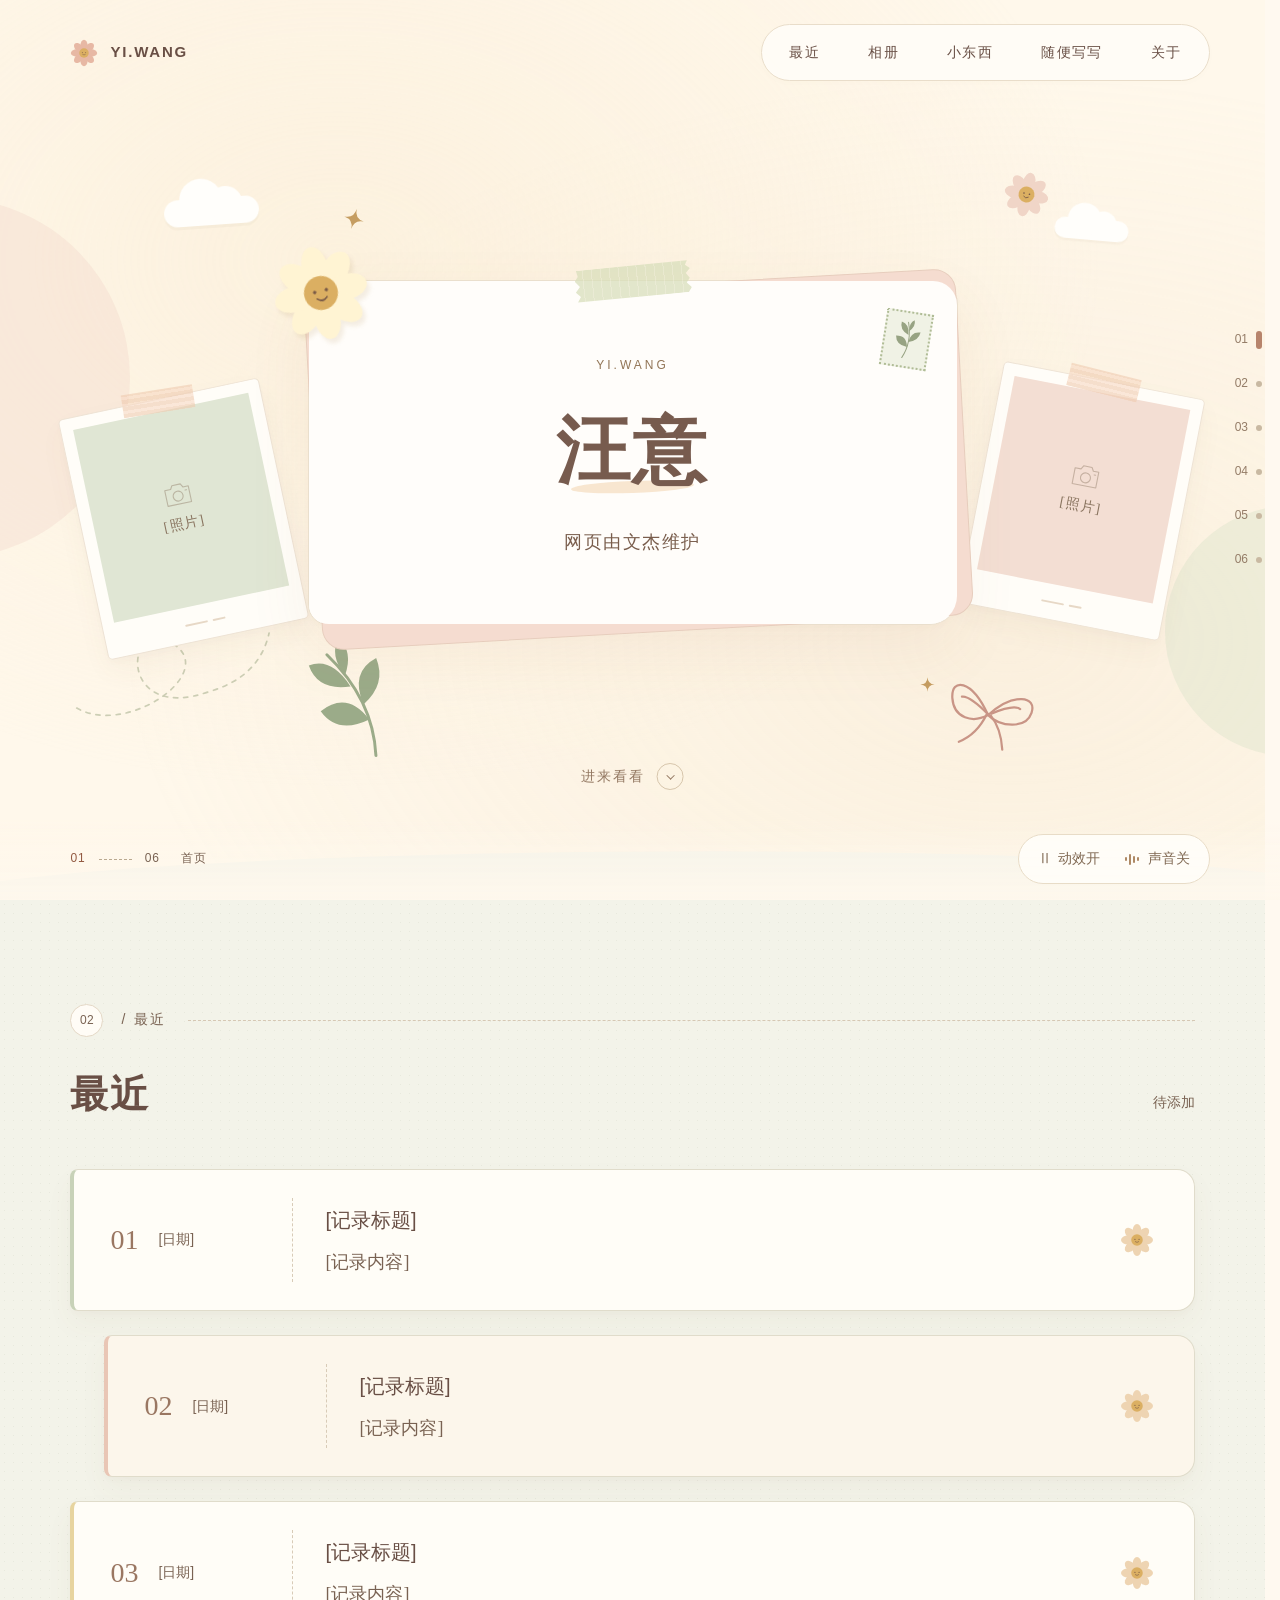
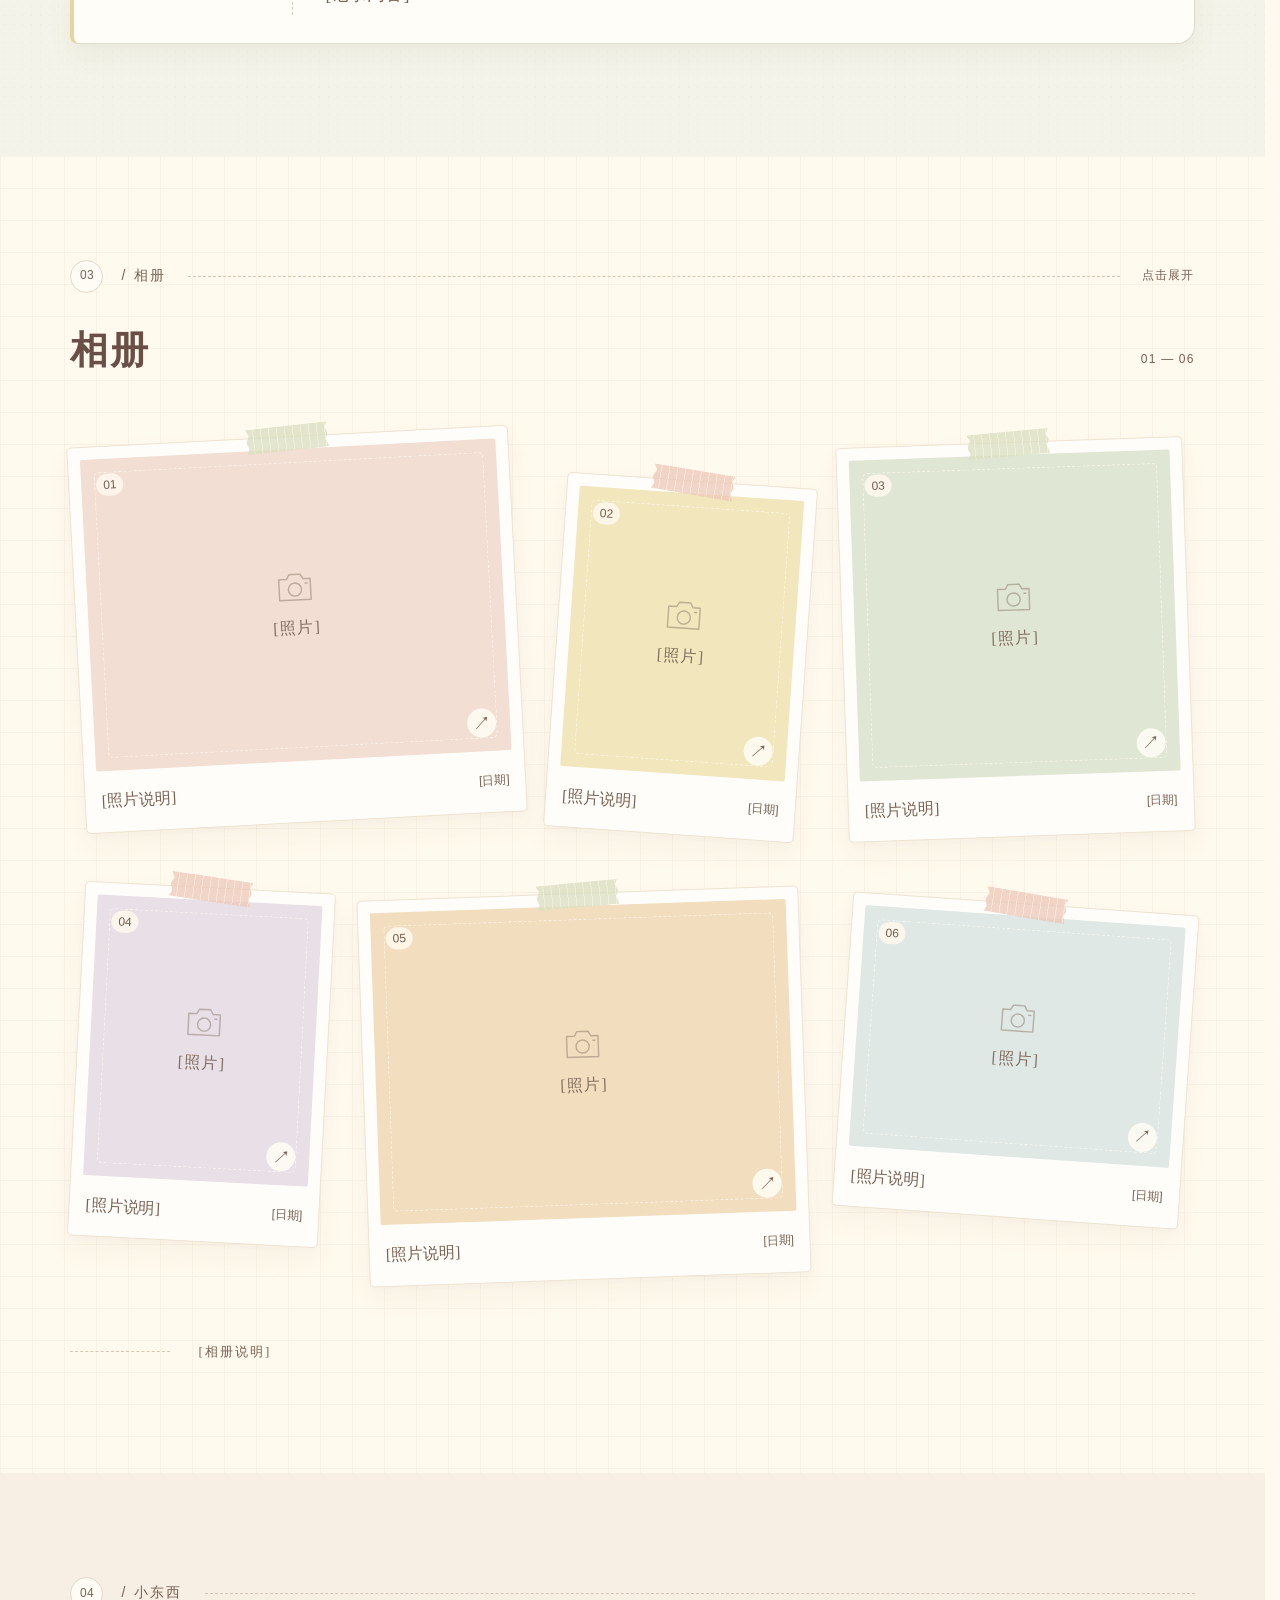
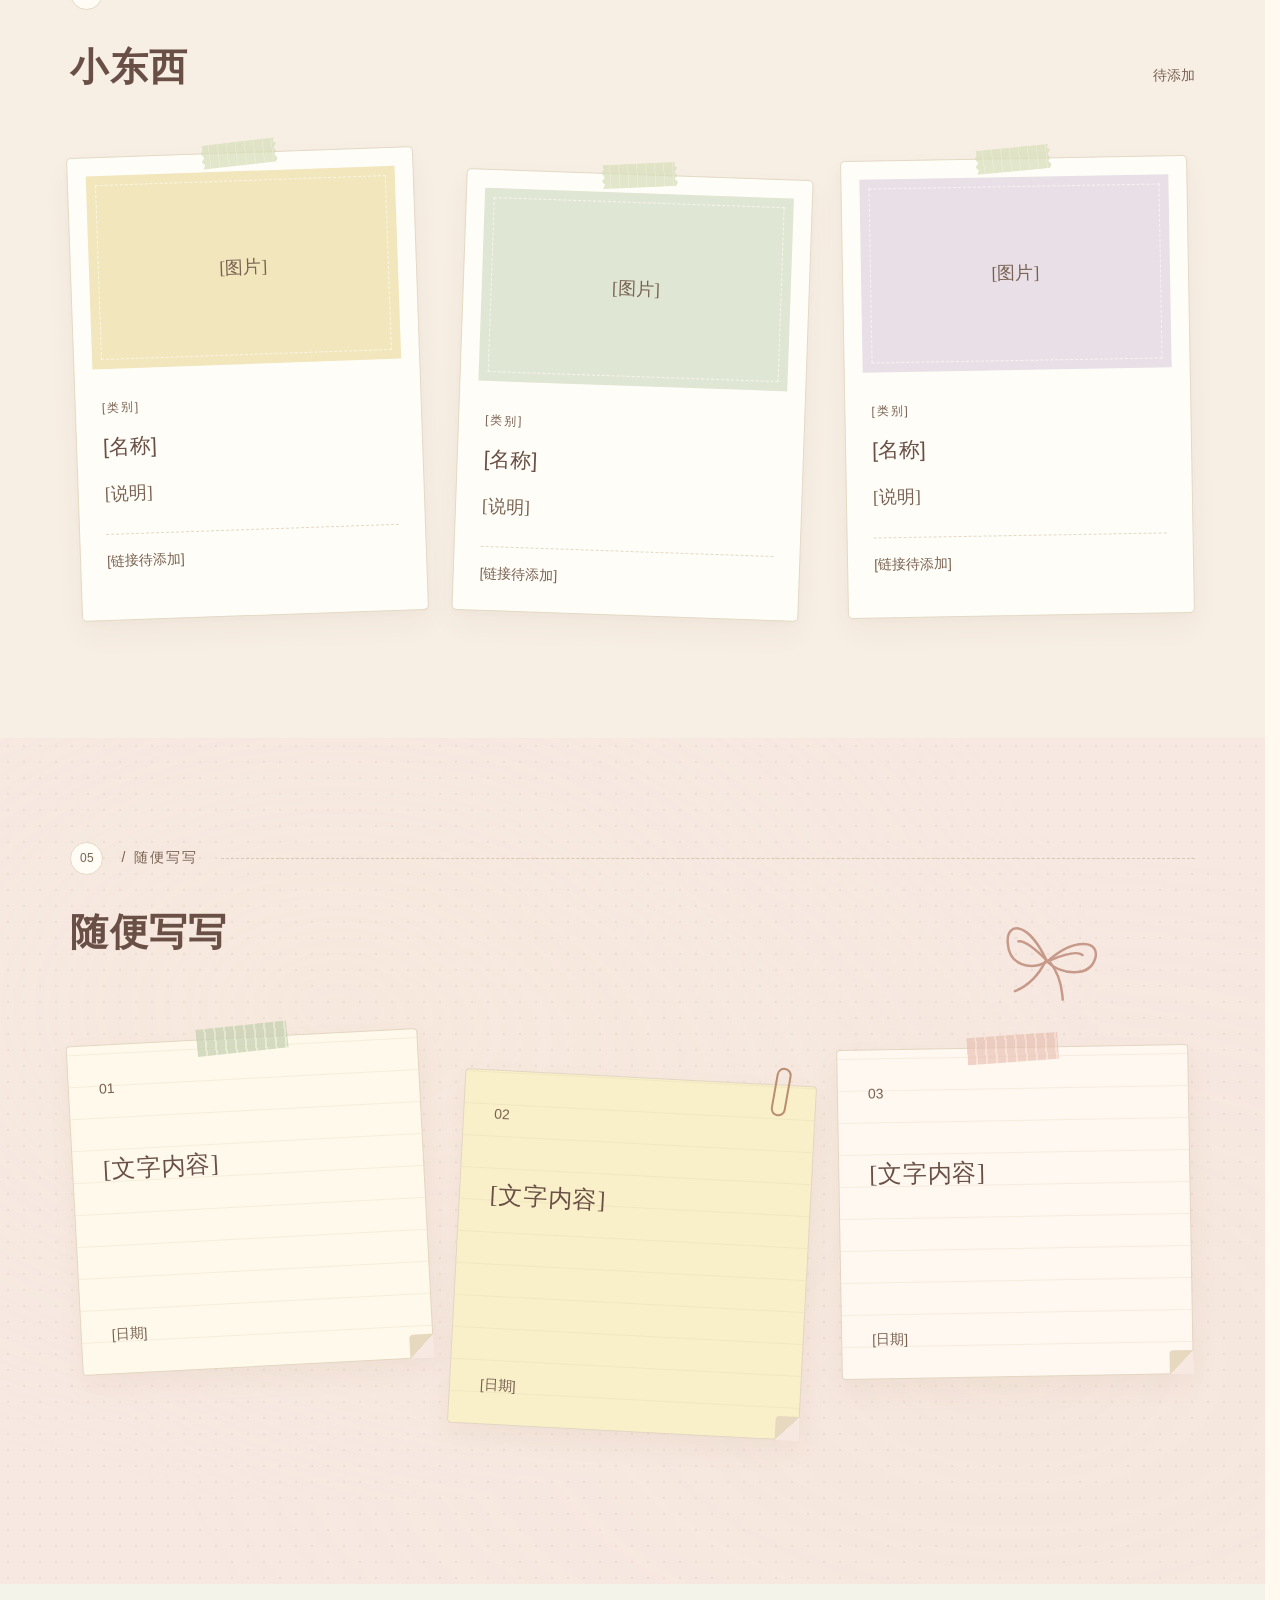
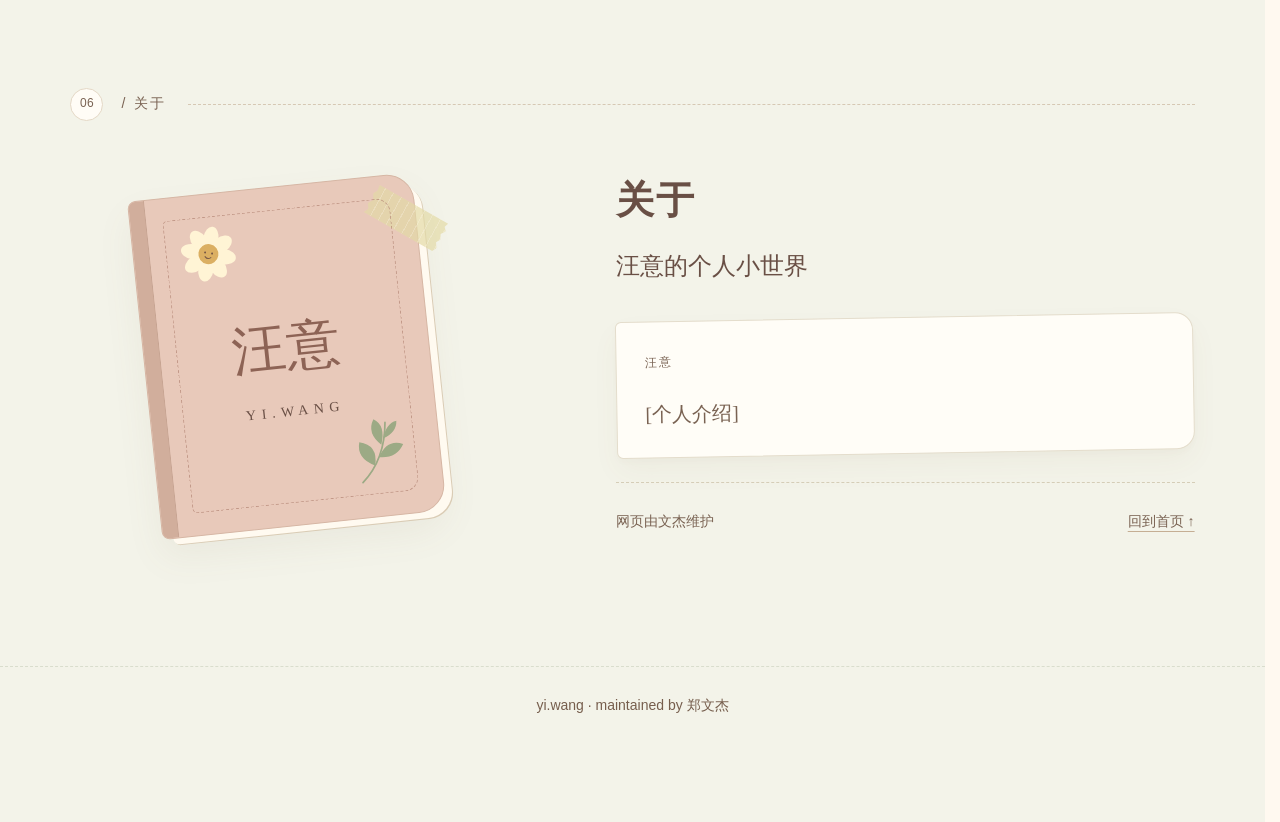
==== commit 8e81302b: "Add files via upload" ====
--- a/index.html
+++ b/index.html
@@ -4,12 +4,12 @@
   <meta charset="utf-8">
   <meta name="viewport" content="width=device-width, initial-scale=1">
   <meta name="theme-color" content="#fff8ed">
-  <meta name="description" content="汪意的个人小世界。由文杰维护。">
+  <meta name="description" content="汪意的个人小世界。网页由文杰维护。">
   <title>汪意 · YI.WANG</title>
   <link rel="icon" type="image/svg+xml" href="data:image/svg+xml,%3Csvg%20xmlns%3D%22http%3A%2F%2Fwww.w3.org%2F2000%2Fsvg%22%20viewBox%3D%220%200%2064%2064%22%3E%3Crect%20width%3D%2264%22%20height%3D%2264%22%20rx%3D%2218%22%20fill%3D%22%23fff5e7%22%2F%3E%3Cg%20fill%3D%22%23f1b7a9%22%3E%3Cellipse%20cx%3D%2232%22%20cy%3D%2219%22%20rx%3D%229%22%20ry%3D%2214%22%2F%3E%3Cellipse%20cx%3D%2232%22%20cy%3D%2245%22%20rx%3D%229%22%20ry%3D%2214%22%2F%3E%3Cellipse%20cx%3D%2219%22%20cy%3D%2232%22%20rx%3D%2214%22%20ry%3D%229%22%2F%3E%3Cellipse%20cx%3D%2245%22%20cy%3D%2232%22%20rx%3D%2214%22%20ry%3D%229%22%2F%3E%3C%2Fg%3E%3Ccircle%20cx%3D%2232%22%20cy%3D%2232%22%20r%3D%228%22%20fill%3D%22%23e7bd70%22%2F%3E%3C%2Fsvg%3E">
   <link rel="stylesheet" href="styles.css">
-  <script src="script.js" defer></script>
-  <script defer src="https://cloud.umami.is/script.js" data-website-id="96161282-32cd-4d9a-9470-663d7aa265c7"></script>
+  <script src="script.js" defer></script>
+  <script defer src="https://cloud.umami.is/script.js" data-website-id="96161282-32cd-4d9a-9470-663d7aa265c7"></script>
 </head>
 <body>
   <!-- 装饰图标：纯 SVG 图形，不代表人物、照片、地点或经历。 -->
@@ -79,14 +79,14 @@
         <span class="cover-photo tone-1" data-cover-photo="1"><svg aria-hidden="true"><use href="#i-camera"/></svg><span>[照片]</span></span>
         <span class="cover-caption" aria-hidden="true"><i></i><i></i></span>
       </a>
-      <!-- 【修改首页文字】固定为 YI.WANG / 汪意 / 网页由文杰维护。 -->
+      <!-- 【修改首页文字】固定为 YI.WANG / 汪意 / 网页由文杰维护。 -->
       <div class="hero-copy">
         <span class="paper-tape hero-tape" aria-hidden="true"></span>
         <svg class="hero-flower" aria-hidden="true"><use href="#i-flower"/></svg>
         <span class="postage-stamp" aria-hidden="true"><svg><use href="#i-sprig"/></svg></span>
         <p class="eyebrow">YI.WANG</p>
         <h1 id="hero-title">汪意</h1>
-        <p class="hero-subtitle">网页由文杰维护</p>
+        <p class="hero-subtitle">网页由文杰维护</p>
       </div>
       <a class="scroll-cue" href="#recent"><span>进来看看</span><span class="scroll-stroke" aria-hidden="true"></span></a>
     </section>
@@ -176,7 +176,7 @@
           <p class="world-title reveal">汪意的个人小世界</p>
           <!-- 【修改个人介绍】尚未提供个人介绍，请保留占位符。 -->
           <div class="profile-note reveal"><span class="eyebrow">汪意</span><p>[个人介绍]</p></div>
-          <div class="about-footnote reveal"><span>网页由文杰维护，文杰微信:goodmorning2you</span><a href="#home">回到首页 ↑</a></div>
+          <div class="about-footnote reveal"><span>网页由文杰维护</span><a href="#home">回到首页 ↑</a></div>
         </div>
       </div>
     </section>
--- a/styles.css
+++ b/styles.css
@@ -1,6 +1,6 @@
 /* yi.wang — 奶油手账版
    【修改配色】只需改以下变量。所有图形均为界面装饰，不代表真实照片。
-   不请求字体 CDN，不加载第三方资源。 */
+   样式不请求字体或图片 CDN；Umami 统计脚本单独保留在 index.html。 */
 :root {
   color-scheme: light;
   --paper: #fff9f0;
@@ -584,4 +584,73 @@
   .lightbox-footer { flex-wrap: wrap; }
   .chapter-menu nav a { font-size: 23px; }
 }
-@media (prefers-reduced-motion:reduce) { .thing-card { transition: none; } }
+@media (prefers-reduced-motion:reduce) { .thing-card { transition: none; } }
+
+/* 第二版：收紧章节留白，统一纸张层次与小屏阅读节奏。 */
+:root { --muted: #796252; --paper-shadow: 0 3px 6px #80624706, 0 13px 28px #8062470c; }
+.hero-copy { box-shadow: 0 24px 65px #a1795014, 0 3px 8px #a1795008; }
+.hero-subtitle { font-size: 1.125rem; line-height: 1.9; color: #795d4c; letter-spacing: .08em; }
+.hero h1 { letter-spacing: .035em; }
+.hero-polaroid { box-shadow: var(--paper-shadow); }
+.recent, .things, .notes, .about, .gallery { min-height: 0; }
+.section-pad { padding-top: 104px; padding-bottom: 112px; }
+.section-top { margin-bottom: 28px; }
+.section-heading { margin-bottom: 46px; }
+.section-heading h2, .about-title { font-size: clamp(1.75rem,3vw,2.5rem); letter-spacing: .035em; }
+.recent { background-image: radial-gradient(#c9cdbb40 .7px, transparent .7px); background-size: 9px 9px; }
+.recent-card { box-shadow: var(--paper-shadow); border-left: 4px solid #c8d2b8; }
+.recent-card:nth-child(2) { border-left-color: #e9c6b5; }
+.recent-card:nth-child(3) { border-left-color: #e7d49f; }
+.things-grid { gap: 38px; }
+.thing-card { box-shadow: var(--paper-shadow); }
+.thing-cover { border: 0; outline: 1px dashed #fffaf4bc; outline-offset: -10px; }
+.thing-copy { padding-top: 24px; }
+.pending-link { font-size: .875rem; }
+.gallery-item { box-shadow: var(--paper-shadow); }
+.gallery-item figcaption { padding-top: 16px; padding-bottom: 12px; }
+.gallery-tail { margin-top: 50px; }
+.about-layout { padding-top: 22px; padding-bottom: 12px; }
+.about-index { max-width: 286px; }
+.profile-note { box-shadow: var(--paper-shadow); }
+.about-footnote { margin-top: 28px; }
+.about-footnote a { text-decoration: underline; text-decoration-color: #c5ae94; text-underline-offset: 5px; }
+.site-footer { padding-top: 26px; padding-bottom: 104px; border-top: 1px dashed #d9ddcd; font-size: .875rem; }
+.desktop-nav { box-shadow: 0 2px 6px #80624704; }
+.ambient-controls { background: #fffdf8f5; }
+@media (min-width:601px) and (max-width:900px) {
+  .hero { min-height: 900px; padding: 156px 38px 350px; }
+  .hero-copy { width: min(560px,calc(100% - 56px)); padding: 64px 36px 52px; }
+  .hero-photo-left { left: calc(50% - 172px); top: auto; bottom: 125px; }
+  .hero-photo-right { right: calc(50% - 170px); top: auto; bottom: 138px; }
+  .hero-polaroid { width: 146px; }
+  .hero-sprig { left: 13%; bottom: 14%; width: 75px; height: 109px; }
+  .hero-bow { right: 14%; bottom: 22%; width: 76px; }
+  .scroll-cue { bottom: 64px; }
+  .gallery-grid { grid-template-columns: repeat(3,minmax(0,1fr)); gap: 40px 25px; }
+  .gallery-item { grid-column: auto; margin-top: 0; }
+  .gallery-item:nth-child(3n + 2) { margin-top: 20px; }
+  .gallery-item .photo-button { aspect-ratio: 4/5; }
+  .things-grid { gap: 24px; }
+  .thing-card { padding: 12px; }
+}
+@media (max-width:600px) {
+  .section-pad { padding-top: 82px; padding-bottom: 86px; }
+  .section-top { margin-bottom: 24px; }
+  .section-heading { margin-bottom: 38px; }
+  .hero-subtitle { font-size: 1.0625rem; letter-spacing: .035em; }
+  .recent-card { padding: 24px 22px; }
+  .recent-card:nth-child(2) { margin-left: 8px; }
+  .things-grid { gap: 36px; }
+  .thing-copy { padding: 22px 8px 8px; }
+  .thing-copy p, .recent-copy p { font-size: 1.125rem; }
+  .about-layout { gap: 42px; }
+  .about-index { width: 205px; }
+  .profile-note { padding: 24px; }
+  .site-footer { padding-bottom: 100px; }
+  .scene-footer { background: linear-gradient(transparent,#fff8ed 45%); }
+}
+@media (max-width:360px) {
+  .gallery-grid { gap: 32px 14px; }
+  .gallery-item figcaption { font-size: .8125rem; }
+  .hero-subtitle { letter-spacing: 0; }
+}
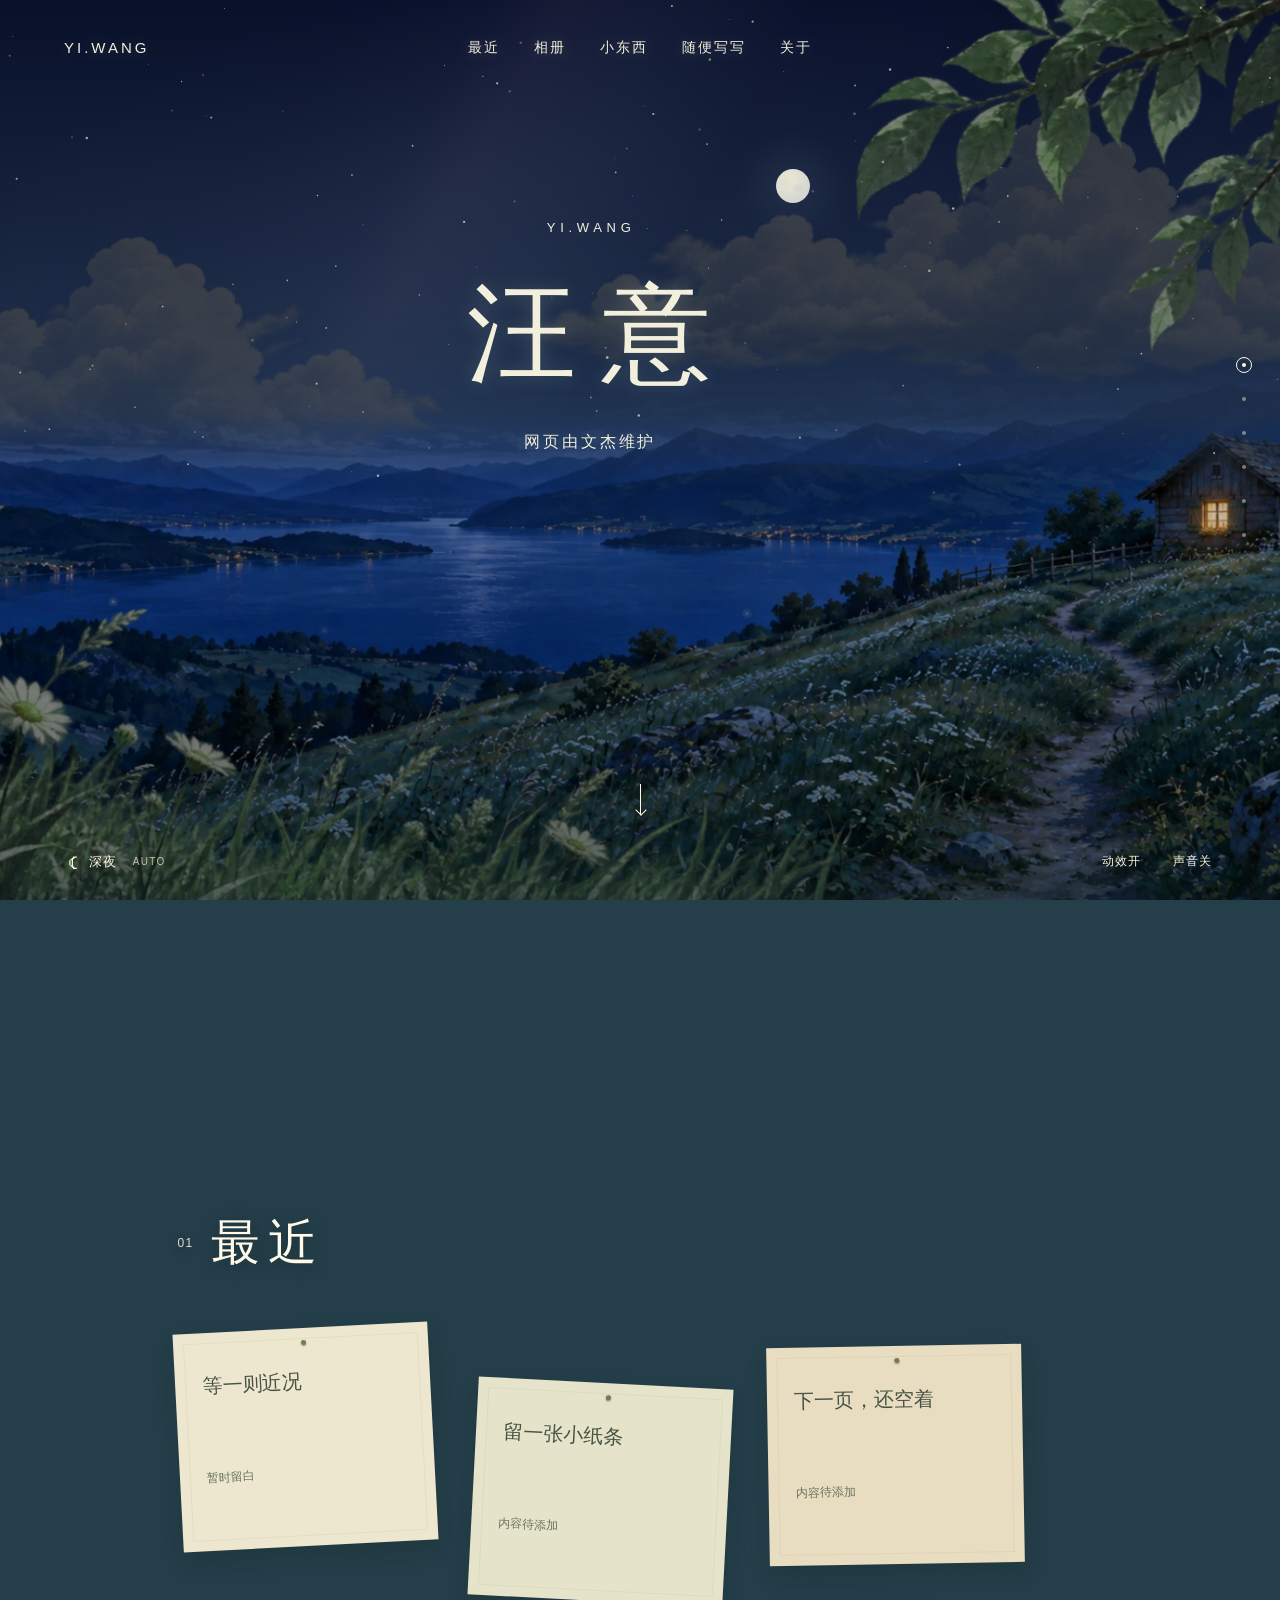
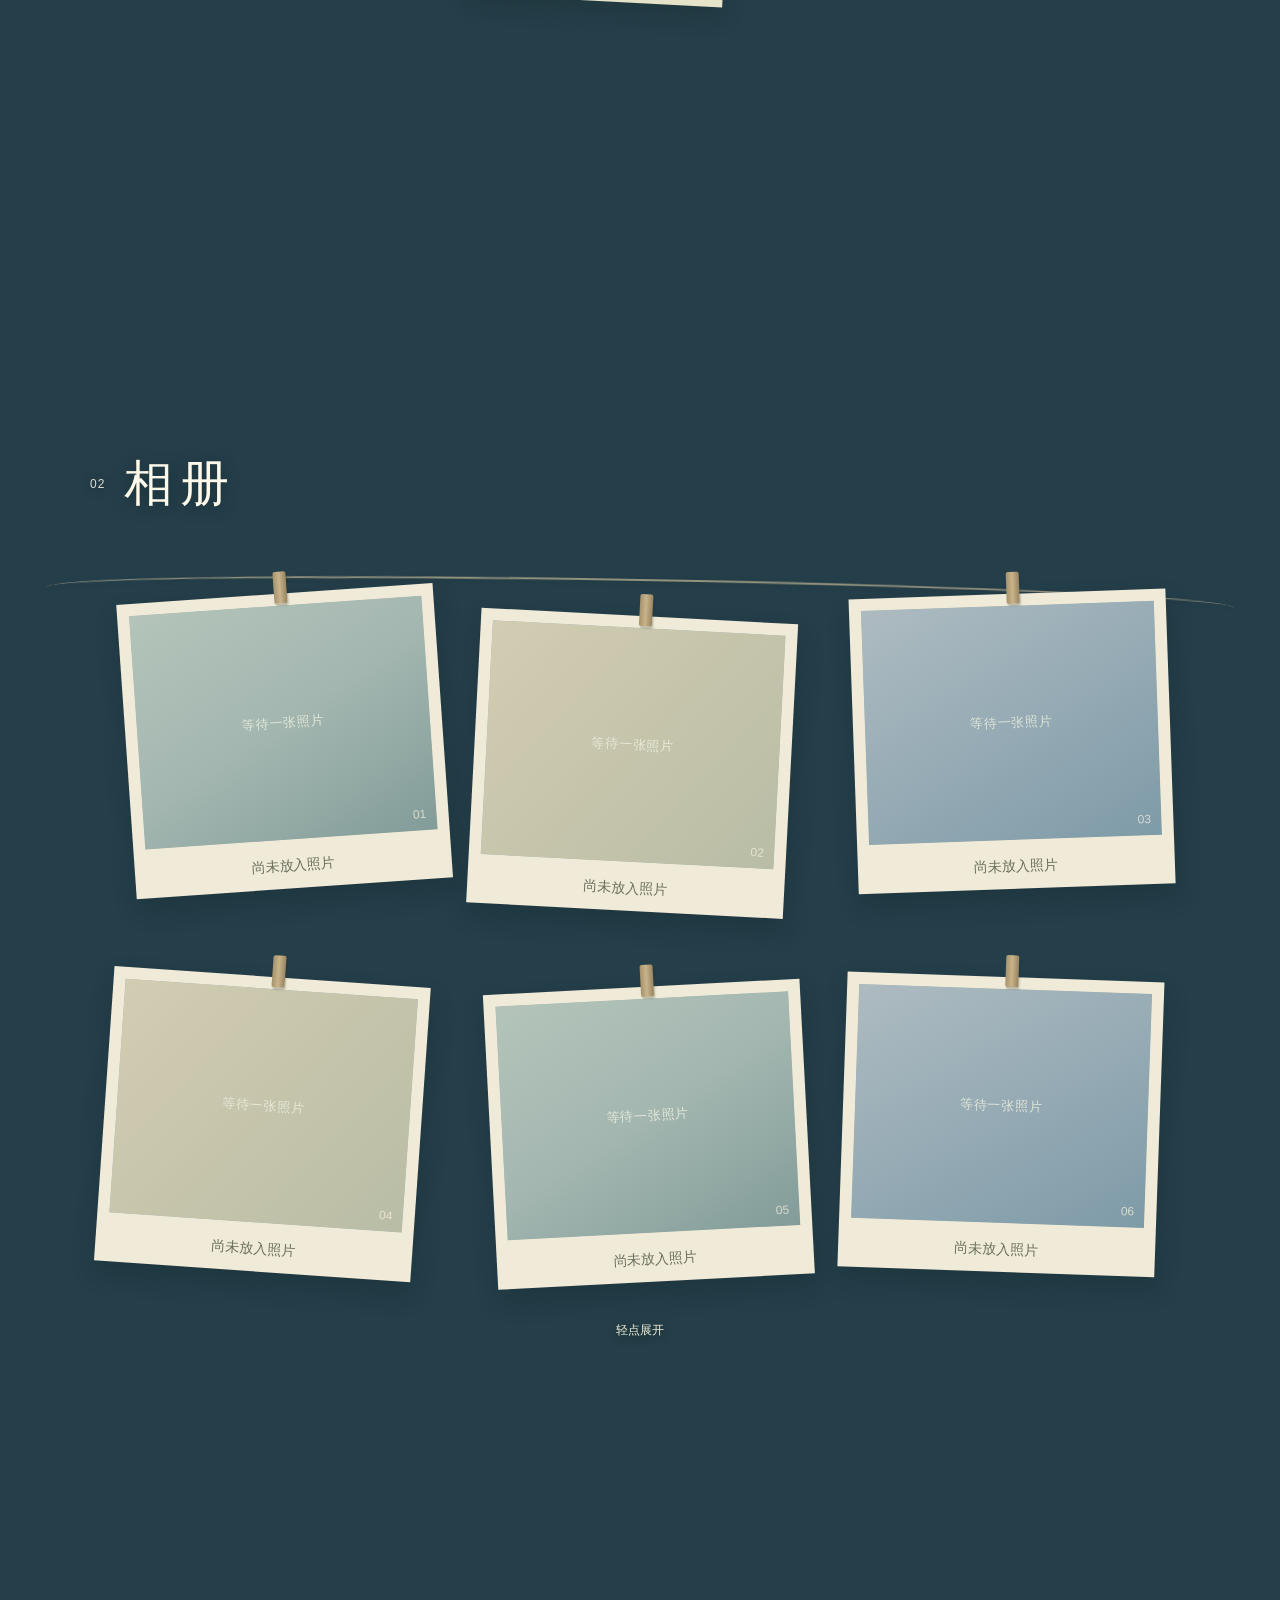
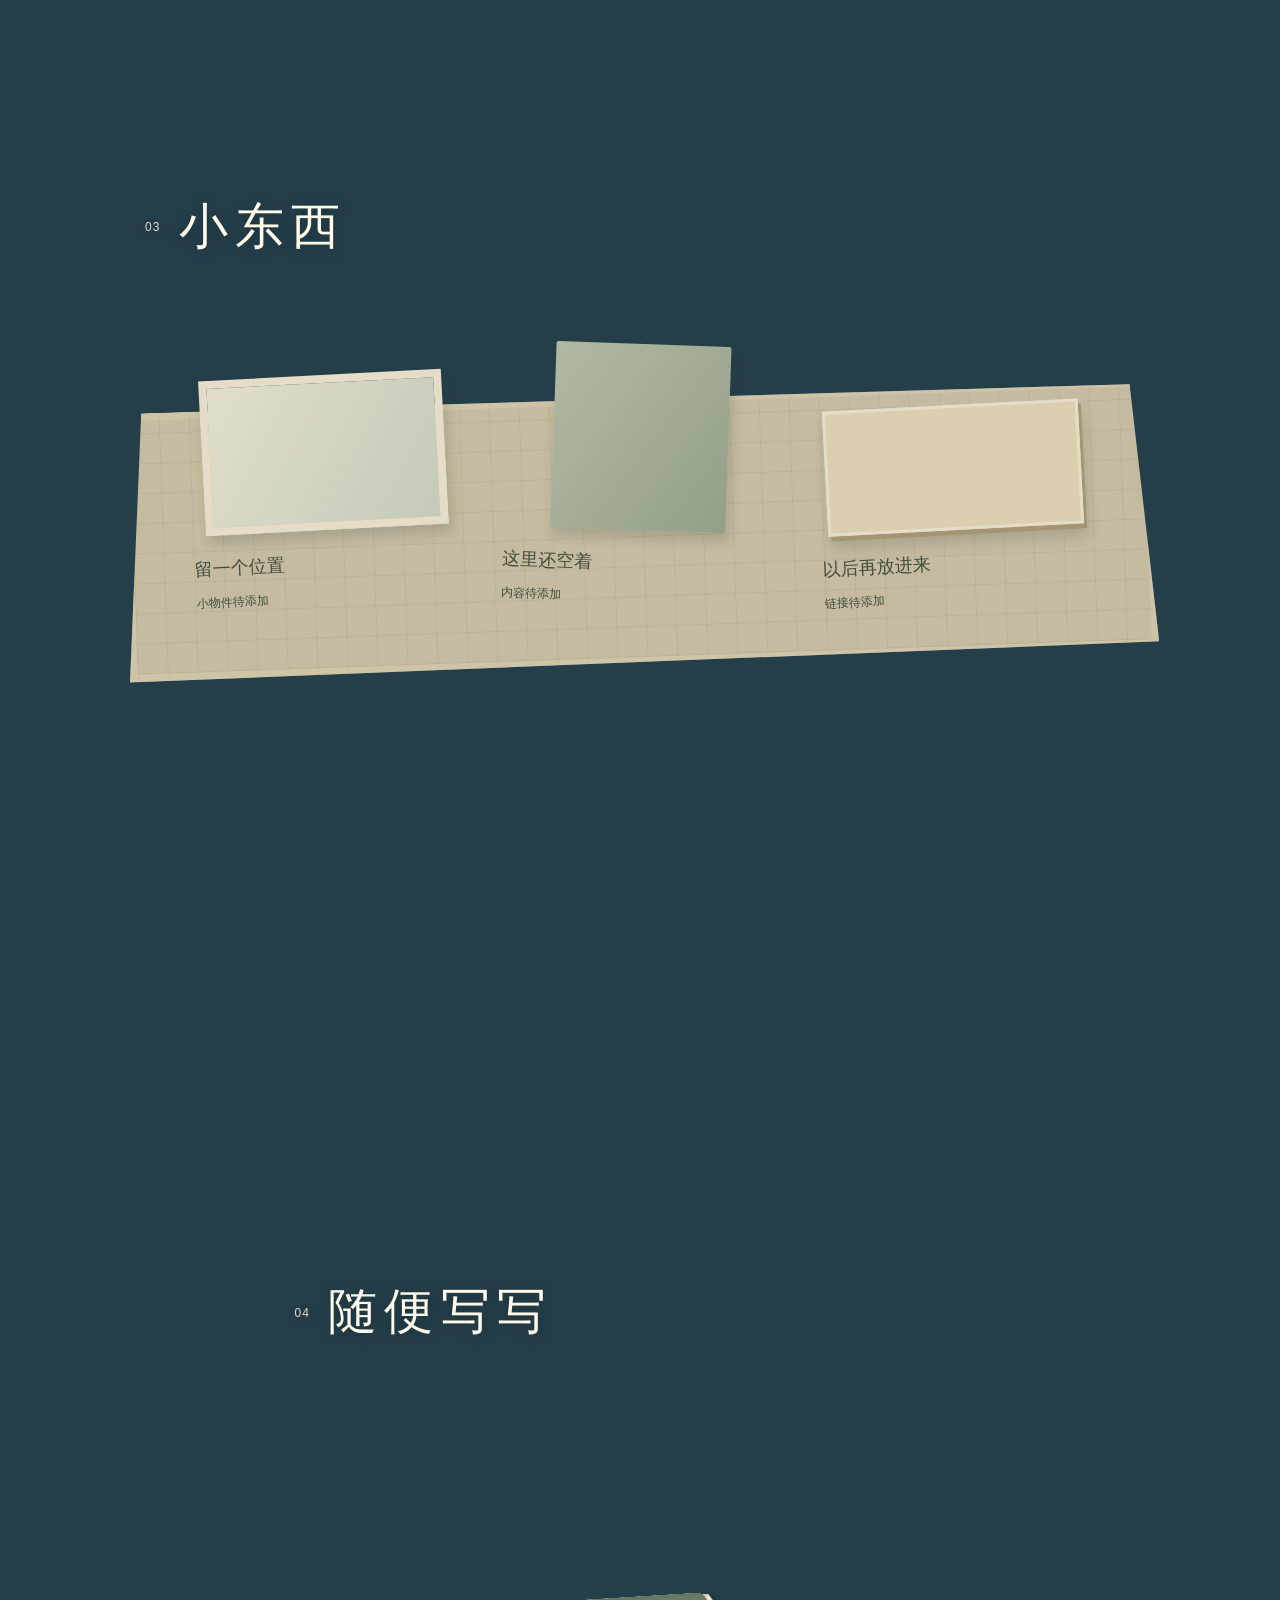
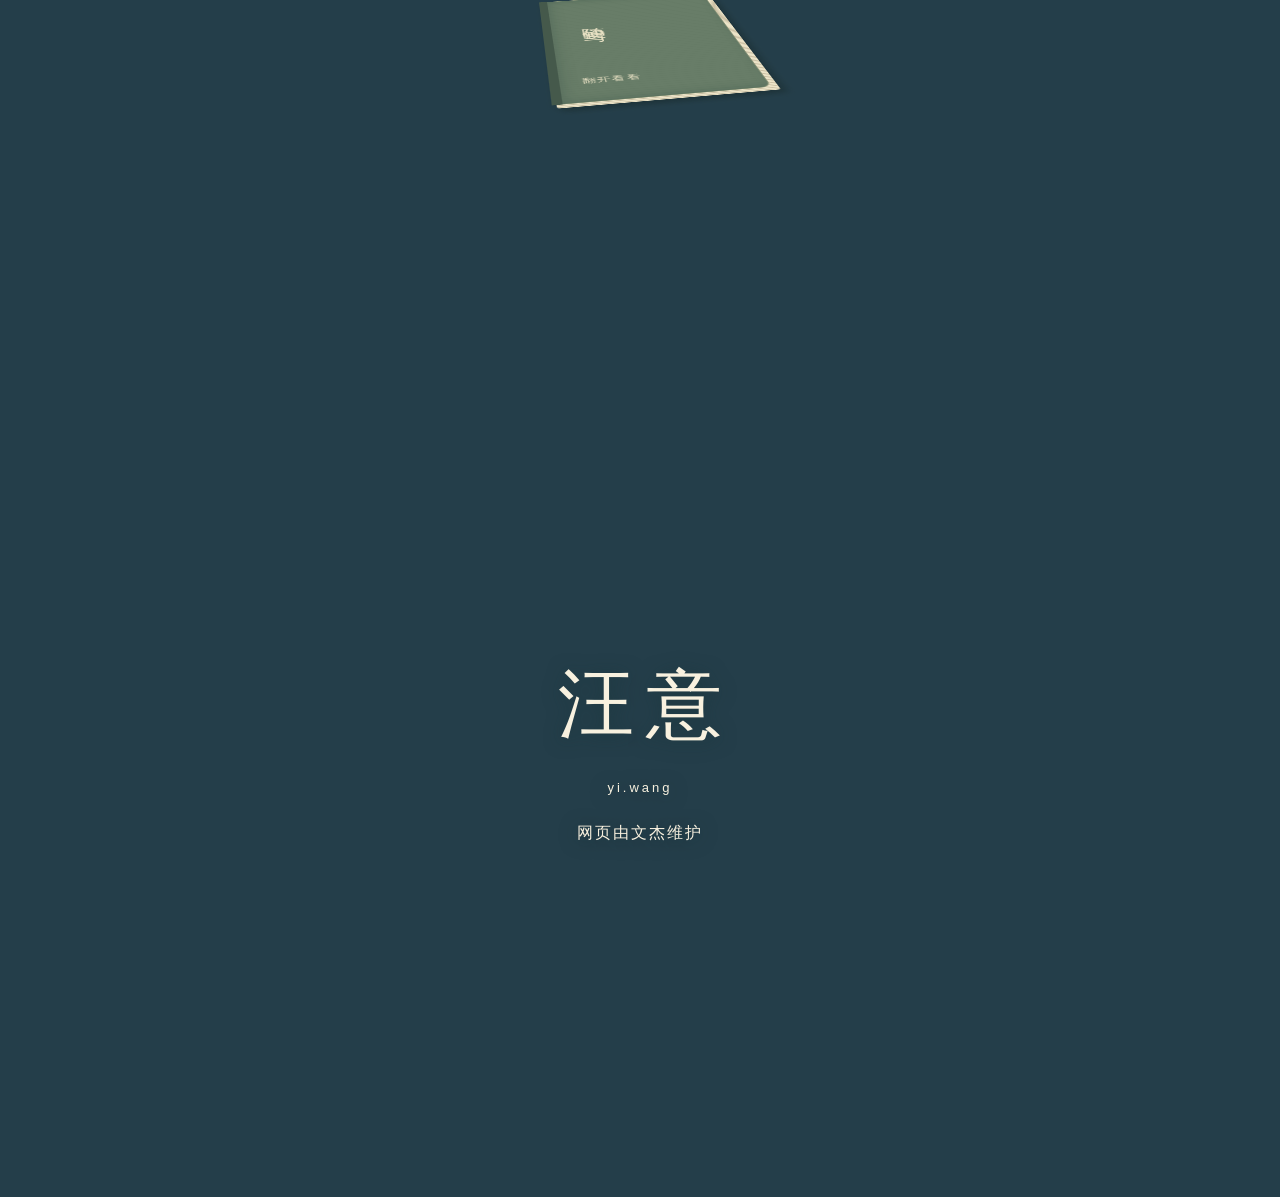
==== commit 3b303f0e: "Add files via upload" ====
--- a/index.html
+++ b/index.html
@@ -2,221 +2,132 @@
 <html lang="zh-CN">
 <head>
   <meta charset="utf-8">
-  <meta name="viewport" content="width=device-width, initial-scale=1">
-  <meta name="theme-color" content="#fff8ed">
-  <meta name="description" content="汪意的个人小世界。网页由文杰维护。">
+  <meta name="viewport" content="width=device-width, initial-scale=1, viewport-fit=cover">
+  <meta name="theme-color" content="#477fa4">
+  <meta name="description" content="汪意的网站，网页由文杰维护。">
   <title>汪意 · YI.WANG</title>
-  <link rel="icon" type="image/svg+xml" href="data:image/svg+xml,%3Csvg%20xmlns%3D%22http%3A%2F%2Fwww.w3.org%2F2000%2Fsvg%22%20viewBox%3D%220%200%2064%2064%22%3E%3Crect%20width%3D%2264%22%20height%3D%2264%22%20rx%3D%2218%22%20fill%3D%22%23fff5e7%22%2F%3E%3Cg%20fill%3D%22%23f1b7a9%22%3E%3Cellipse%20cx%3D%2232%22%20cy%3D%2219%22%20rx%3D%229%22%20ry%3D%2214%22%2F%3E%3Cellipse%20cx%3D%2232%22%20cy%3D%2245%22%20rx%3D%229%22%20ry%3D%2214%22%2F%3E%3Cellipse%20cx%3D%2219%22%20cy%3D%2232%22%20rx%3D%2214%22%20ry%3D%229%22%2F%3E%3Cellipse%20cx%3D%2245%22%20cy%3D%2232%22%20rx%3D%2214%22%20ry%3D%229%22%2F%3E%3C%2Fg%3E%3Ccircle%20cx%3D%2232%22%20cy%3D%2232%22%20r%3D%228%22%20fill%3D%22%23e7bd70%22%2F%3E%3C%2Fsvg%3E">
+  <meta property="og:type" content="website">
+  <meta property="og:title" content="汪意 · YI.WANG">
+  <meta property="og:description" content="汪意的网站，网页由文杰维护。">
+  <meta property="og:url" content="https://yi.wang/">
+  <meta property="og:locale" content="zh_CN">
+  <meta property="og:image" content="https://yi.wang/assets/social-preview.jpg">
+  <meta property="og:image:alt" content="原创手绘草坡、远山与天空场景">
+  <meta name="twitter:card" content="summary_large_image">
+  <meta name="twitter:title" content="汪意 · YI.WANG">
+  <meta name="twitter:description" content="汪意的网站，网页由文杰维护。">
+  <meta name="twitter:image" content="https://yi.wang/assets/social-preview.jpg">
+  <meta name="twitter:image:alt" content="原创手绘草坡、远山与天空场景">
+  <link rel="icon" type="image/svg+xml" href="assets/favicon.svg">
+  <link rel="apple-touch-icon" href="assets/apple-touch-icon.png">
+  <link rel="preload" as="image" href="assets/world-day.webp">
   <link rel="stylesheet" href="styles.css">
-  <script src="script.js" defer></script>
-  <script defer src="https://cloud.umami.is/script.js" data-website-id="96161282-32cd-4d9a-9470-663d7aa265c7"></script>
+  <script defer src="world-time.js"></script>
+  <script defer src="script.js"></script>
+  <script defer src="https://cloud.umami.is/script.js" data-website-id="96161282-32cd-4d9a-9470-663d7aa265c7"></script>
 </head>
 <body>
-  <!-- 装饰图标：纯 SVG 图形，不代表人物、照片、地点或经历。 -->
-  <svg class="svg-definitions" xmlns="http://www.w3.org/2000/svg" aria-hidden="true" focusable="false">
-    <defs>
-      <symbol id="i-flower" viewBox="0 0 100 100">
-        <g fill="currentColor">
-          <ellipse cx="50" cy="24" rx="13" ry="21"/>
-          <ellipse cx="50" cy="24" rx="13" ry="21" transform="rotate(45 50 50)"/>
-          <ellipse cx="50" cy="24" rx="13" ry="21" transform="rotate(90 50 50)"/>
-          <ellipse cx="50" cy="24" rx="13" ry="21" transform="rotate(135 50 50)"/>
-          <ellipse cx="50" cy="24" rx="13" ry="21" transform="rotate(180 50 50)"/>
-          <ellipse cx="50" cy="24" rx="13" ry="21" transform="rotate(225 50 50)"/>
-          <ellipse cx="50" cy="24" rx="13" ry="21" transform="rotate(270 50 50)"/>
-          <ellipse cx="50" cy="24" rx="13" ry="21" transform="rotate(315 50 50)"/>
-        </g>
-        <circle cx="50" cy="50" r="17" fill="#dbaf62"/>
-        <g fill="#775846"><circle cx="44" cy="48" r="1.7"/><circle cx="56" cy="48" r="1.7"/></g>
-        <path d="M45 55q5 5 10 0" fill="none" stroke="#775846" stroke-width="1.7" stroke-linecap="round"/>
-      </symbol>
-      <symbol id="i-spark" viewBox="0 0 60 60"><path d="M30 4Q31 28 55 30Q31 31 30 56Q29 32 5 30Q29 29 30 4Z" fill="currentColor"/></symbol>
-      <symbol id="i-sprig" viewBox="0 0 100 140">
-        <path d="M44 128Q68 77 48 16" fill="none" stroke="currentColor" stroke-width="3" stroke-linecap="round"/>
-        <path d="M55 93Q20 92 16 63Q49 57 55 93M57 77Q87 70 90 42Q60 42 57 77M54 55Q23 44 27 17Q51 20 54 55M54 43Q73 26 66 7Q50 17 54 43" fill="currentColor"/>
-      </symbol>
-      <symbol id="i-bow" viewBox="0 0 140 105">
-        <g fill="none" stroke="currentColor" stroke-width="3.2" stroke-linecap="round" stroke-linejoin="round"><path d="M69 47C35 1 6 6 14 34S50 63 69 47C98 7 132 6 129 31S89 60 69 47Z"/><path d="M67 46Q59 78 36 93M73 47Q91 62 99 91M69 46Q37 25 27 29M73 44Q102 24 112 29"/></g>
-      </symbol>
-      <symbol id="i-camera" viewBox="0 0 64 50"><g fill="none" stroke="currentColor" stroke-width="2.2" stroke-linejoin="round"><path d="M8 12h12l4-7h17l4 7h11v32H8Z"/><circle cx="32" cy="28" r="10"/><path d="M48 19h3" stroke-linecap="round"/></g></symbol>
-    </defs>
-  </svg>
-
-  <a class="skip-link" href="#main">跳至正文</a>
-  <div class="reading-progress" aria-hidden="true"><span></span></div>
+  <a href="#main" class="skip-link">跳至正文</a>
+  <div id="world" class="world" aria-hidden="true">
+    <div class="world-sky"></div>
+    <div class="sun-disc"></div><div class="sun-halo"></div>
+    <div class="moon-disc"></div><div class="nebula"></div>
+    <div class="cloud-layer clouds-far"><img src="assets/clouds.webp" alt="" width="1774" height="887"></div>
+    <div class="cloud-layer clouds-mid"><img src="assets/clouds.webp" alt="" width="1774" height="887"></div>
+    <div class="cloud-layer clouds-near"><img src="assets/clouds.webp" alt="" width="1774" height="887"></div>
+    <div class="world-terrain">
+      <div class="painting">
+        <img class="landscape landscape-day" src="assets/world-day.webp" alt="" fetchpriority="high" width="1672" height="941">
+        <img class="landscape landscape-night" src="assets/world-night.webp" alt="" width="1672" height="941">
+        <div class="cottage-glow"></div><div class="land-temperature"></div><div class="cloud-shadow"></div>
+      </div>
+    </div>
+    <div class="morning-mist"></div><div class="dew-light"></div>
+    <div class="foreground foreground-left"><img src="assets/foreground.webp" alt="" width="1672" height="941"></div>
+    <div class="foreground foreground-middle"><img src="assets/foreground.webp" alt="" width="1672" height="941"></div>
+    <div class="foreground foreground-right"><img src="assets/foreground.webp" alt="" width="1672" height="941"></div>
+    <div class="tree-branch"><img src="assets/foreground.webp" alt="" width="1672" height="941"></div>
+    <div class="window-corner"><img src="assets/window.webp" alt="" width="1672" height="941"><div class="window-sunlight"></div></div>
+    <div class="curtain"><img src="assets/window.webp" alt="" width="1672" height="941"></div>
+    <canvas id="environment-canvas"></canvas>
+  </div>
+  <div class="camera-wipe" aria-hidden="true"><img src="assets/foreground.webp" alt="" width="1672" height="941"></div>
   <header class="site-header">
-    <a class="wordmark" href="#home" aria-label="YI.WANG，返回首页">YI.WANG<svg class="wordmark-flower" aria-hidden="true"><use href="#i-flower"/></svg></a>
-    <nav class="desktop-nav" aria-label="章节导航">
-      <a href="#recent">最近</a>
-      <a href="#gallery">相册</a>
-      <a href="#things">小东西</a>
-      <a href="#notes">随便写写</a>
-      <a href="#about">关于</a>
-    </nav>
-    <button class="menu-toggle" type="button" aria-label="打开章节导航" aria-expanded="false" aria-controls="chapter-menu"><span></span><span></span></button>
+    <a class="wordmark" href="#home" aria-label="YI.WANG，回到首页">YI.WANG</a>
+    <nav class="desktop-nav" aria-label="章节导航"><a href="#recent">最近</a><a href="#gallery">相册</a><a href="#things">小东西</a><a href="#notes">随便写写</a><a href="#about">关于</a></nav>
+    <button class="menu-toggle" type="button" aria-label="打开导航" aria-expanded="false" aria-controls="chapter-menu"><span></span><span></span></button>
   </header>
+  <button class="skip-intro" type="button" hidden>跳过开场</button>
   <main id="main">
-    <section class="scene hero" id="home" aria-labelledby="hero-title" data-chapter="首页">
-      <!-- 【修改背景图片/视频】可选背景路径在 script.js 的 BACKGROUND 中修改；留空使用奶油纸张底色。 -->
-      <div class="scene-backdrop" aria-hidden="true"><div class="ambient-image"></div></div>
-      <div class="hero-shade" aria-hidden="true"></div>
-      <div class="hero-decor" aria-hidden="true">
-        <span class="soft-orb orb-peach"></span><span class="soft-orb orb-sage"></span>
-        <span class="cloud cloud-one"></span><span class="cloud cloud-two"></span>
-        <svg class="doodle hero-sprig"><use href="#i-sprig"/></svg>
-        <svg class="doodle hero-bow"><use href="#i-bow"/></svg>
-        <svg class="doodle spark spark-one"><use href="#i-spark"/></svg>
-        <svg class="doodle spark spark-two"><use href="#i-spark"/></svg>
-        <svg class="doodle hero-flower-small"><use href="#i-flower"/></svg>
-        <svg class="doodle loop-line" viewBox="0 0 260 120"><path d="M8 79C58 127 183 78 136 32S50 109 164 98Q226 96 250 48" fill="none" stroke="currentColor" stroke-width="2" stroke-dasharray="5 7" stroke-linecap="round"/></svg>
-      </div>
-      <!-- 首页两张相框镜像 PHOTOS 的前两张照片；无真实照片时只显示占位符。 -->
-      <a class="hero-polaroid hero-photo-left" href="#gallery" aria-label="前往相册">
-        <span class="cover-photo tone-3" data-cover-photo="0"><svg aria-hidden="true"><use href="#i-camera"/></svg><span>[照片]</span></span>
-        <span class="cover-caption" aria-hidden="true"><i></i><i></i></span>
-      </a>
-      <a class="hero-polaroid hero-photo-right" href="#gallery" aria-label="前往相册">
-        <span class="cover-photo tone-1" data-cover-photo="1"><svg aria-hidden="true"><use href="#i-camera"/></svg><span>[照片]</span></span>
-        <span class="cover-caption" aria-hidden="true"><i></i><i></i></span>
-      </a>
-      <!-- 【修改首页文字】固定为 YI.WANG / 汪意 / 网页由文杰维护。 -->
-      <div class="hero-copy">
-        <span class="paper-tape hero-tape" aria-hidden="true"></span>
-        <svg class="hero-flower" aria-hidden="true"><use href="#i-flower"/></svg>
-        <span class="postage-stamp" aria-hidden="true"><svg><use href="#i-sprig"/></svg></span>
-        <p class="eyebrow">YI.WANG</p>
-        <h1 id="hero-title">汪意</h1>
-        <p class="hero-subtitle">网页由文杰维护</p>
-      </div>
-      <a class="scroll-cue" href="#recent"><span>进来看看</span><span class="scroll-stroke" aria-hidden="true"></span></a>
+    <section class="chapter hero" id="home" data-chapter="首页" aria-labelledby="hero-title">
+      <div class="hero-copy"><p class="eyebrow">YI.WANG</p><h1 id="hero-title">汪意</h1><p class="hero-subtitle">网页由文杰维护</p></div>
+      <a class="scroll-invitation" href="#recent" aria-label="向下漫步，进入最近"><span></span></a>
     </section>
-    <section class="scene recent section-pad" id="recent" aria-labelledby="recent-title" data-chapter="最近">
-      <div class="section-top reveal"><p class="eyebrow"><span>02</span> / 最近</p><span class="section-rule"></span></div>
-      <div class="section-heading reveal"><h2 id="recent-title">最近</h2><span class="empty-label">待添加</span></div>
-      <!-- 【修改最近】只用用户提供的真实记录与日期替换占位符；可增删完整 article。 -->
-      <div class="recent-list">
-        <article class="recent-card reveal">
-          <div class="recent-date"><span class="entry-number" aria-hidden="true">01</span><span>[日期]</span></div>
-          <div class="recent-copy"><h3>[记录标题]</h3><p>[记录内容]</p></div>
-          <svg class="recent-flower" aria-hidden="true"><use href="#i-flower"/></svg>
-        </article>
-        <article class="recent-card reveal">
-          <div class="recent-date"><span class="entry-number" aria-hidden="true">02</span><span>[日期]</span></div>
-          <div class="recent-copy"><h3>[记录标题]</h3><p>[记录内容]</p></div>
-          <svg class="recent-flower" aria-hidden="true"><use href="#i-flower"/></svg>
-        </article>
-        <article class="recent-card reveal">
-          <div class="recent-date"><span class="entry-number" aria-hidden="true">03</span><span>[日期]</span></div>
-          <div class="recent-copy"><h3>[记录标题]</h3><p>[记录内容]</p></div>
-          <svg class="recent-flower" aria-hidden="true"><use href="#i-flower"/></svg>
-        </article>
-      </div>
-    </section>
-    <section class="scene gallery section-pad" id="gallery" aria-labelledby="gallery-title" data-chapter="相册">
-      <div class="section-top reveal"><p class="eyebrow"><span>03</span> / 相册</p><span class="section-rule"></span><span class="secondary-label">点击展开</span></div>
-      <div class="section-heading reveal"><h2 id="gallery-title">相册</h2><span class="archive-count">01 — 06</span></div>
-      <!-- 【修改照片】在 script.js 的 PHOTOS 中填写图片路径、照片说明、日期与地点。
-           未填写 src 时，保留此处真正的 [照片] 占位框，不使用他人的照片假装私人内容。 -->
-      <div class="gallery-grid">
-        <figure class="gallery-item photo-one reveal"><button class="photo-button tone-1" data-photo="0" type="button" aria-label="放大照片 1"><span class="photo-placeholder"><svg aria-hidden="true"><use href="#i-camera"/></svg><span>[照片]</span></span><span class="photo-number" aria-hidden="true">01</span><span class="photo-expand" aria-hidden="true">↗</span></button><figcaption><span>[照片说明]</span><span>[日期]</span></figcaption></figure>
-        <figure class="gallery-item photo-two reveal"><button class="photo-button tone-2" data-photo="1" type="button" aria-label="放大照片 2"><span class="photo-placeholder"><svg aria-hidden="true"><use href="#i-camera"/></svg><span>[照片]</span></span><span class="photo-number" aria-hidden="true">02</span><span class="photo-expand" aria-hidden="true">↗</span></button><figcaption><span>[照片说明]</span><span>[日期]</span></figcaption></figure>
-        <figure class="gallery-item photo-three reveal"><button class="photo-button tone-3" data-photo="2" type="button" aria-label="放大照片 3"><span class="photo-placeholder"><svg aria-hidden="true"><use href="#i-camera"/></svg><span>[照片]</span></span><span class="photo-number" aria-hidden="true">03</span><span class="photo-expand" aria-hidden="true">↗</span></button><figcaption><span>[照片说明]</span><span>[日期]</span></figcaption></figure>
-        <figure class="gallery-item photo-four reveal"><button class="photo-button tone-4" data-photo="3" type="button" aria-label="放大照片 4"><span class="photo-placeholder"><svg aria-hidden="true"><use href="#i-camera"/></svg><span>[照片]</span></span><span class="photo-number" aria-hidden="true">04</span><span class="photo-expand" aria-hidden="true">↗</span></button><figcaption><span>[照片说明]</span><span>[日期]</span></figcaption></figure>
-        <figure class="gallery-item photo-five reveal"><button class="photo-button tone-5" data-photo="4" type="button" aria-label="放大照片 5"><span class="photo-placeholder"><svg aria-hidden="true"><use href="#i-camera"/></svg><span>[照片]</span></span><span class="photo-number" aria-hidden="true">05</span><span class="photo-expand" aria-hidden="true">↗</span></button><figcaption><span>[照片说明]</span><span>[日期]</span></figcaption></figure>
-        <figure class="gallery-item photo-six reveal"><button class="photo-button tone-6" data-photo="5" type="button" aria-label="放大照片 6"><span class="photo-placeholder"><svg aria-hidden="true"><use href="#i-camera"/></svg><span>[照片]</span></span><span class="photo-number" aria-hidden="true">06</span><span class="photo-expand" aria-hidden="true">↗</span></button><figcaption><span>[照片说明]</span><span>[日期]</span></figcaption></figure>
-      </div>
-      <div class="gallery-tail reveal"><span class="section-rule"></span><p class="eyebrow">[相册说明]</p></div>
-    </section>
-    <section class="scene things section-pad" id="things" aria-labelledby="things-title" data-chapter="小东西">
-      <div class="section-top reveal"><p class="eyebrow"><span>04</span> / 小东西</p><span class="section-rule"></span></div>
-      <div class="section-heading reveal"><h2 id="things-title">小东西</h2><span class="empty-label">待添加</span></div>
-      <!-- 【修改小东西】类别、名称、图片、说明和链接均待提供。没有链接时显示文字，不伪装成可点击入口。 -->
-      <div class="things-grid">
-        <article class="thing-card reveal">
-          <span class="paper-tape" aria-hidden="true"></span>
-          <div class="thing-cover tone-2"><span>[图片]</span></div>
-          <div class="thing-copy"><span class="eyebrow">[类别]</span><h3>[名称]</h3><p>[说明]</p><span class="pending-link">[链接待添加]</span></div>
-        </article>
-        <article class="thing-card reveal">
-          <span class="paper-tape" aria-hidden="true"></span>
-          <div class="thing-cover tone-3"><span>[图片]</span></div>
-          <div class="thing-copy"><span class="eyebrow">[类别]</span><h3>[名称]</h3><p>[说明]</p><span class="pending-link">[链接待添加]</span></div>
-        </article>
-        <article class="thing-card reveal">
-          <span class="paper-tape" aria-hidden="true"></span>
-          <div class="thing-cover tone-4"><span>[图片]</span></div>
-          <div class="thing-copy"><span class="eyebrow">[类别]</span><h3>[名称]</h3><p>[说明]</p><span class="pending-link">[链接待添加]</span></div>
-        </article>
-      </div>
-    </section>
-    <section class="scene notes section-pad" id="notes" aria-labelledby="notes-title" data-chapter="随便写写">
-      <div class="scene-backdrop" aria-hidden="true"><div class="ambient-image"></div></div>
-      <div class="notes-shade" aria-hidden="true"></div>
-      <svg class="notes-bow" aria-hidden="true"><use href="#i-bow"/></svg>
-      <div class="section-top reveal"><p class="eyebrow"><span>05</span> / 随便写写</p><span class="section-rule"></span></div>
-      <div class="section-heading reveal"><h2 id="notes-title">随便写写</h2></div>
-      <!-- 【修改随便写写】仅用用户提供的真实文字与日期替换占位符。 -->
-      <div class="notes-grid">
-        <article class="note-card reveal"><span class="note-index" aria-hidden="true">01</span><p>[文字内容]</p><footer>[日期]</footer></article>
-        <article class="note-card reveal"><span class="note-index" aria-hidden="true">02</span><p>[文字内容]</p><footer>[日期]</footer></article>
-        <article class="note-card reveal"><span class="note-index" aria-hidden="true">03</span><p>[文字内容]</p><footer>[日期]</footer></article>
-      </div>
-    </section>
-    <section class="scene about section-pad" id="about" aria-labelledby="about-title" data-chapter="关于">
-      <div class="section-top reveal"><p class="eyebrow"><span>06</span> / 关于</p><span class="section-rule"></span></div>
-      <div class="about-layout">
-        <div class="about-index reveal" aria-hidden="true">
-          <span class="notebook-spine"></span><span class="paper-tape"></span>
-          <svg class="about-flower"><use href="#i-flower"/></svg>
-          <span class="notebook-number">汪意</span><span class="notebook-label">YI.WANG</span>
-          <svg class="notebook-sprig"><use href="#i-sprig"/></svg>
-        </div>
-        <div class="about-content">
-          <h2 class="about-title reveal" id="about-title">关于</h2>
-          <p class="world-title reveal">汪意的个人小世界</p>
-          <!-- 【修改个人介绍】尚未提供个人介绍，请保留占位符。 -->
-          <div class="profile-note reveal"><span class="eyebrow">汪意</span><p>[个人介绍]</p></div>
-          <div class="about-footnote reveal"><span>网页由文杰维护</span><a href="#home">回到首页 ↑</a></div>
+    <section class="chapter recent" id="recent" data-chapter="最近" aria-labelledby="recent-title">
+      <div class="chapter-content trail-content">
+        <div class="landmark"><span class="chapter-index">01</span><h2 id="recent-title">最近</h2></div>
+        <!-- 【修改最近】尚无真实记录，不自动添加日期或经历。 -->
+        <div class="field-notes">
+          <article class="field-note"><span class="note-pin" aria-hidden="true"></span><p>等一则近况</p><small>暂时留白</small></article>
+          <article class="field-note"><span class="note-pin" aria-hidden="true"></span><p>留一张小纸条</p><small>内容待添加</small></article>
+          <article class="field-note"><span class="note-pin" aria-hidden="true"></span><p>下一页，还空着</p><small>内容待添加</small></article>
         </div>
       </div>
     </section>
+    <section class="chapter gallery" id="gallery" data-chapter="相册" aria-labelledby="gallery-title">
+      <div class="chapter-content gallery-content">
+        <div class="landmark"><span class="chapter-index">02</span><h2 id="gallery-title">相册</h2></div>
+        <!-- 照片仍来自 script.js 的 PHOTOS，不使用风景装饰冒充私人照片。 -->
+        <div class="photo-line" role="group" aria-label="六个照片位置，可左右滑动"><figure class="hanging-photo" style="--slant:-4deg;--delay:0.0s"><button class="photo-button" type="button" data-photo="0" aria-label="打开第 1 张照片"><span class="empty-photo"><span>等待一张照片</span></span><span class="photo-sequence">01</span></button><figcaption>尚未放入照片</figcaption></figure><figure class="hanging-photo" style="--slant:3deg;--delay:0.24s"><button class="photo-button" type="button" data-photo="1" aria-label="打开第 2 张照片"><span class="empty-photo"><span>等待一张照片</span></span><span class="photo-sequence">02</span></button><figcaption>尚未放入照片</figcaption></figure><figure class="hanging-photo" style="--slant:-2deg;--delay:0.48s"><button class="photo-button" type="button" data-photo="2" aria-label="打开第 3 张照片"><span class="empty-photo"><span>等待一张照片</span></span><span class="photo-sequence">03</span></button><figcaption>尚未放入照片</figcaption></figure><figure class="hanging-photo" style="--slant:4deg;--delay:0.72s"><button class="photo-button" type="button" data-photo="3" aria-label="打开第 4 张照片"><span class="empty-photo"><span>等待一张照片</span></span><span class="photo-sequence">04</span></button><figcaption>尚未放入照片</figcaption></figure><figure class="hanging-photo" style="--slant:-3deg;--delay:0.96s"><button class="photo-button" type="button" data-photo="4" aria-label="打开第 5 张照片"><span class="empty-photo"><span>等待一张照片</span></span><span class="photo-sequence">05</span></button><figcaption>尚未放入照片</figcaption></figure><figure class="hanging-photo" style="--slant:2deg;--delay:1.2s"><button class="photo-button" type="button" data-photo="5" aria-label="打开第 6 张照片"><span class="empty-photo"><span>等待一张照片</span></span><span class="photo-sequence">06</span></button><figcaption>尚未放入照片</figcaption></figure></div>
+        <p class="gallery-hint">轻点展开<span class="mobile-hint"> · 左右滑动</span></p>
+      </div>
+    </section>
+    <section class="chapter things" id="things" data-chapter="小东西" aria-labelledby="things-title">
+      <div class="chapter-content picnic-content">
+        <div class="landmark"><span class="chapter-index">03</span><h2 id="things-title">小东西</h2></div>
+        <!-- 【修改小东西】只填用户提供的物件、名称与链接；现在没有假链接。 -->
+        <div class="picnic-cloth">
+          <article class="keepsake"><div class="object-space object-square" aria-hidden="true"></div><h3>留一个位置</h3><p>小物件待添加</p></article>
+          <article class="keepsake"><div class="object-space object-tall" aria-hidden="true"></div><h3>这里还空着</h3><p>内容待添加</p></article>
+          <article class="keepsake"><div class="object-space object-flat" aria-hidden="true"></div><h3>以后再放进来</h3><p>链接待添加</p></article>
+        </div>
+      </div>
+    </section>
+    <section class="chapter notes" id="notes" data-chapter="随便写写" aria-labelledby="notes-title">
+      <div class="chapter-content writing-content">
+        <div class="landmark"><span class="chapter-index">04</span><h2 id="notes-title">随便写写</h2></div>
+        <button class="notebook" id="open-notebook" type="button" aria-label="翻开随便写写笔记本" aria-haspopup="dialog"><span class="book-spine" aria-hidden="true"></span><span class="book-cover"><span>随便写写</span><small>翻开看看</small></span></button>
+      </div>
+    </section>
+    <section class="chapter about" id="about" data-chapter="关于" aria-label="关于">
+      <div class="quiet-signature"><h2>汪意</h2><p class="signature-domain">yi.wang</p><p>网页由文杰维护</p></div>
+    </section>
   </main>
-  <footer class="site-footer"><p>yi.wang · maintained by 郑文杰</p></footer>
-  <nav class="scene-rail" aria-label="场景定位">
-    <a href="#home" aria-label="01 首页" aria-current="location"><span>01</span><i></i></a>
-    <a href="#recent" aria-label="02 最近"><span>02</span><i></i></a>
-    <a href="#gallery" aria-label="03 相册"><span>03</span><i></i></a>
-    <a href="#things" aria-label="04 小东西"><span>04</span><i></i></a>
-    <a href="#notes" aria-label="05 随便写写"><span>05</span><i></i></a>
-    <a href="#about" aria-label="06 关于"><span>06</span><i></i></a>
-  </nav>
-  <div class="scene-footer" role="group" aria-label="浏览进度与播放设置">
-    <div class="scene-position"><span id="chapter-number">01</span><span class="position-divider"></span><span>06</span><span id="chapter-label">首页</span></div>
-    <div class="ambient-controls">
-      <button id="motion-toggle" type="button" aria-pressed="false" aria-label="暂停环境动效"><span class="motion-symbol" aria-hidden="true">Ⅱ</span><span class="motion-label">动效开</span></button>
-      <!-- 【修改音乐】音频文件路径在 script.js 的 MUSIC_SRC 中填写，初始状态始终为关闭。 -->
-      <button id="music-toggle" type="button" aria-pressed="false" aria-label="背景音乐，当前关闭"><span class="sound-bars" aria-hidden="true"><i></i><i></i><i></i><i></i></span><span class="music-label">声音关</span></button>
+  <div class="world-controls" role="group" aria-label="世界设置">
+    <button id="time-toggle" class="time-toggle" type="button" aria-label="预览一天的光线" aria-haspopup="dialog"><span class="time-symbol" aria-hidden="true">☀</span><span id="time-label">白昼</span><small id="time-mode-label">AUTO</small></button>
+    <div class="playback-controls"><button id="motion-toggle" type="button" aria-pressed="false">动效开</button><button id="sound-toggle" type="button" aria-pressed="false">声音关</button></div>
+  </div>
+  <nav class="scene-rail" aria-label="场景定位"><a href="#home" aria-label="首页"><span>首页</span></a><a href="#recent" aria-label="最近"><span>最近</span></a><a href="#gallery" aria-label="相册"><span>相册</span></a><a href="#things" aria-label="小东西"><span>小东西</span></a><a href="#notes" aria-label="随便写写"><span>随便写写</span></a><a href="#about" aria-label="关于"><span>关于</span></a></nav>
+  <dialog id="chapter-menu" class="small-dialog chapter-menu" aria-label="导航">
+    <button class="icon-button" data-close-dialog type="button" aria-label="关闭导航">×</button>
+    <nav aria-label="移动端章节导航"><a href="#home">YI.WANG</a><a href="#recent">最近</a><a href="#gallery">相册</a><a href="#things">小东西</a><a href="#notes">随便写写</a><a href="#about">关于</a></nav>
+  </dialog>
+  <dialog id="time-dialog" class="small-dialog time-dialog" aria-labelledby="time-dialog-title">
+    <button class="icon-button" data-close-dialog type="button" aria-label="关闭光线预览">×</button>
+    <h2 id="time-dialog-title">看看此刻之外</h2><p>默认跟随你的本地时间</p>
+    <div class="time-options"><button type="button" data-time="auto" aria-pressed="true">自动 <small>AUTO</small></button><button type="button" data-time="morning" aria-pressed="false">清晨</button><button type="button" data-time="day" aria-pressed="false">白昼</button><button type="button" data-time="sunset" aria-pressed="false">黄昏</button><button type="button" data-time="dusk" aria-pressed="false">入夜</button><button type="button" data-time="night" aria-pressed="false">深夜</button></div>
+  </dialog>
+  <dialog id="lightbox" class="object-dialog lightbox" aria-label="照片查看器" aria-describedby="lightbox-caption">
+    <div class="lightbox-sheet"><div class="lightbox-header"><span id="lightbox-counter">01 / 06</span><button class="icon-button" id="lightbox-close" type="button" aria-label="关闭照片" autofocus>×</button></div>
+      <div id="lightbox-stage" class="lightbox-stage"><img id="lightbox-image" alt="" hidden><span id="lightbox-placeholder">等待一张照片</span></div>
+      <div class="lightbox-footer"><div><p id="lightbox-caption">尚未放入照片</p><p class="photo-meta"><span id="lightbox-date"></span><span id="lightbox-place"></span></p></div><div class="lightbox-buttons"><button class="icon-button" id="lightbox-prev" type="button" aria-label="上一张照片">←</button><button class="icon-button" id="lightbox-next" type="button" aria-label="下一张照片">→</button></div></div>
+      <p class="sr-only" id="lightbox-announcement" aria-live="polite"></p>
     </div>
-  </div>
-  <dialog id="chapter-menu" class="chapter-menu" aria-label="章节导航">
-    <button class="icon-button menu-close" type="button" aria-label="关闭章节导航">×</button>
-    <span class="eyebrow">目 录</span>
-    <nav aria-label="移动端章节导航">
-      <a href="#home"><span>01</span>首页</a>
-      <a href="#recent"><span>02</span>最近</a>
-      <a href="#gallery"><span>03</span>相册</a>
-      <a href="#things"><span>04</span>小东西</a>
-      <a href="#notes"><span>05</span>随便写写</a>
-      <a href="#about"><span>06</span>关于</a>
-    </nav>
+  </dialog>
+  <dialog id="book-dialog" class="object-dialog book-dialog" aria-labelledby="book-title">
+    <div class="book-spread"><button class="icon-button book-close" data-close-dialog type="button" aria-label="合上笔记本">×</button><div class="book-left"><p>随便写写</p><span>YI.WANG</span></div><article class="book-page"><span id="book-page-number">01</span><h2 id="book-title">这一页暂时留白</h2><p id="book-text">还没有文字。</p><div class="book-controls"><button class="icon-button" id="book-prev" type="button" aria-label="前一页">←</button><button class="icon-button" id="book-next" type="button" aria-label="后一页">→</button></div></article></div>
   </dialog>
   <p id="status-message" class="status-message" role="status" aria-live="polite"></p>
-  <dialog id="lightbox" class="lightbox" aria-label="照片查看器" aria-describedby="lightbox-caption">
-    <div class="lightbox-header"><span id="lightbox-counter" class="eyebrow">01 / 06</span><button class="icon-button" id="lightbox-close" type="button" aria-label="关闭照片查看器" autofocus>×</button></div>
-    <div class="lightbox-stage tone-1" id="lightbox-stage"><img id="lightbox-image" alt="[照片说明]" hidden><span class="photo-placeholder" id="lightbox-placeholder">[照片]</span></div>
-    <div class="lightbox-footer"><div><p id="lightbox-caption">[照片说明]</p><p class="lightbox-meta"><span id="lightbox-date">[日期]</span><span id="lightbox-place">[地点]</span></p></div><div class="lightbox-controls"><button class="icon-button" id="lightbox-prev" type="button" aria-label="上一张照片">←</button><button class="icon-button" id="lightbox-next" type="button" aria-label="下一张照片">→</button></div></div>
-    <p class="sr-only" id="lightbox-announcement" aria-live="polite"></p>
-  </dialog>
-  <audio id="background-audio" preload="none" loop></audio>
+  <noscript><p class="no-script">场景动画需要 JavaScript；你仍可以阅读各个栏目。</p></noscript>
 </body>
 </html>
--- a/styles.css
+++ b/styles.css
@@ -1,656 +1,36 @@
-/* yi.wang — 奶油手账版
-   【修改配色】只需改以下变量。所有图形均为界面装饰，不代表真实照片。
-   样式不请求字体或图片 CDN；Umami 统计脚本单独保留在 index.html。 */
-:root {
-  color-scheme: light;
-  --paper: #fff9f0;
-  --ink: #694f45;
-  --muted: #886f60;
-  --peach: #f0baa7;
-  --rose: #efd2ca;
-  --sage: #bac9ac;
-  --yellow: #f4dfa8;
-  --accent: #9e5846;
-  --line: #e4d8c6;
-  --sans: ui-rounded, "Hiragino Maru Gothic ProN", "PingFang SC", "Microsoft YaHei", "Noto Sans CJK SC", sans-serif;
-  --hand: "STKaiti", "KaiTi", "Noto Serif CJK SC", Georgia, serif;
-  --serif: "Palatino Linotype", "Noto Serif CJK SC", "Songti SC", SimSun, serif;
-  --gutter: clamp(22px, 5.5vw, 92px);
-  --ease: cubic-bezier(.22,.75,.2,1);
-}
-*, *::before, *::after { box-sizing: border-box; }
-html { scroll-behavior: smooth; scroll-padding-top: 85px; scrollbar-gutter: stable; background: var(--paper); }
-body { margin: 0; color: var(--ink); font: 15px/1.8 var(--sans); -webkit-font-smoothing: antialiased; }
-body.modal-open { overflow: hidden; }
-h1, h2, h3, p, figure { margin: 0; }
-a { color: inherit; text-decoration: none; }
-button { font: inherit; color: inherit; border: 0; background: none; cursor: pointer; }
-button, a { -webkit-tap-highlight-color: transparent; touch-action: manipulation; }
-button:disabled { opacity: .4; cursor: default; }
-img { display: block; width: 100%; height: 100%; object-fit: cover; }
-svg { display: block; }
-[hidden] { display: none !important; }
-:focus-visible { outline: 3px solid #936742; outline-offset: 5px; }
-::selection { background: #f0cabb; color: #533b32; }
-.svg-definitions { position: absolute; width: 0; height: 0; overflow: hidden; }
-.sr-only { position: absolute; width: 1px; height: 1px; padding: 0; overflow: hidden; clip: rect(0,0,0,0); white-space: nowrap; border: 0; }
-.skip-link { position: fixed; top: 10px; left: 10px; z-index: 100; padding: 10px 20px; background: white; border-radius: 12px; transform: translateY(-180%); }
-.skip-link:focus { transform: none; }
-.reading-progress { position: fixed; inset: 0 0 auto; height: 3px; z-index: 50; pointer-events: none; }
-.reading-progress span { display: block; height: 100%; background: var(--peach); transform: scaleX(0); transform-origin: left; }
-
-/* 顶部像贴在纸上的小标签，不使用深色透明导航。 */
-.site-header { position: fixed; inset: 0 0 auto; z-index: 20; padding: 24px var(--gutter); display: flex; justify-content: space-between; align-items: center; gap: 24px; transition: padding .35s, background .35s, box-shadow .35s; }
-body.has-scrolled .site-header { padding-top: 12px; padding-bottom: 12px; background: rgba(255,249,240,.95); box-shadow: 0 1px 0 #bca98d1c; }
-.wordmark { display: flex; align-items: center; gap: 12px; font: 600 17px/1.5 var(--sans); min-height: 44px; letter-spacing: .04em; }
-.wordmark-flower { order: -1; width: 28px; height: 28px; color: #e7b8a4; }
-.desktop-nav { display: flex; align-items: center; gap: 4px; padding: 5px; border: 1px solid #e9ddca; border-radius: 50px; background: #fffdf8d9; }
-.desktop-nav a { font-size: 13px; letter-spacing: .1em; padding: 10px 22px; border-radius: 35px; min-height: 44px; transition: background .3s, color .3s; }
-.desktop-nav a[aria-current] { background: #f5ddd2; color: #875644; }
-.desktop-nav a:hover { background: #f7e9d8; }
-.menu-toggle { display: none; border: 1px solid var(--line); background: #fffdf6; border-radius: 50%; width: 44px; height: 44px; padding: 12px 10px; }
-.menu-toggle span { display: block; width: 20px; height: 2px; background: var(--ink); margin: 5px 0; border-radius: 2px; }
-
-/* 原生滚动；章节最小一屏，文字多时自然撑开。 */
-.scene { position: relative; isolation: isolate; min-height: 100svh; overflow: clip; }
-.section-pad { padding: 120px max(var(--gutter),calc((100vw - 1150px)/2)) 135px; }
-.section-top { display: flex; gap: 22px; align-items: center; margin-bottom: 48px; }
-.eyebrow { font: 500 12px/1.8 var(--sans); letter-spacing: .16em; color: var(--muted); }
-.section-top .eyebrow { white-space: nowrap; }
-.section-top .eyebrow>span { display: inline-grid; place-items: center; width: 33px; height: 33px; background: #fffcf6; border: 1px solid var(--line); border-radius: 50%; margin-right: 12px; font-size: 11px; letter-spacing: .02em; }
-.section-rule { display: block; flex: 1; border-top: 1px dashed #d6c8b4; }
-.secondary-label, .archive-count { font-size: 11px; letter-spacing: .1em; color: var(--muted); }
-.section-heading { display: flex; align-items: baseline; justify-content: space-between; gap: 24px; margin-bottom: 54px; }
-.section-heading h2 { font: 600 clamp(28px,3vw,43px)/1.5 var(--sans); letter-spacing: .02em; overflow-wrap: anywhere; }
-
-/* 首页：奶油纸张 + 两张空相框 + 胶带与花朵。 */
-.hero { min-height: max(760px,100svh); display: grid; place-items: center; text-align: center; padding: 180px var(--gutter) 175px; background: #fff8eb; }
-.scene-backdrop { position: absolute; inset: 0; z-index: -3; pointer-events: none; overflow: hidden; }
-.ambient-image { width: 100%; height: 100%; background-image: radial-gradient(ellipse at 28% 30%,#f9e9ce70,transparent 56%),radial-gradient(ellipse at 78% 70%,#eed8b63d,transparent 60%); background-size: cover; background-position: center; transform: translate3d(var(--pointer-x,0px),calc(var(--scene-shift,0px) + var(--pointer-y,0px)),0) scale(1.06); }
-.ambient-image.has-custom-image { opacity: .25; }
-.ambient-video { position: absolute; inset: 0; width: 100%; height: 100%; object-fit: cover; opacity: .23; }
-.hero-shade { position: absolute; inset: 0; z-index: -2; background-image: radial-gradient(#b9a88b2a .65px, transparent .65px); background-size: 8px 8px; opacity: .7; pointer-events: none; }
-.hero::after { content: ""; position: absolute; left: -5%; right: -5%; bottom: -35px; height: 84px; background: #f3f3e9; border-radius: 48% 70% 0 0 / 50% 75% 0 0; z-index: -1; transform: rotate(-1deg); }
-.hero-decor { position: absolute; inset: 0; pointer-events: none; z-index: -1; }
-.soft-orb { position: absolute; border-radius: 50%; }
-.orb-peach { width: 360px; height: 360px; background: #f1d5c959; left: -230px; top: 22%; }
-.orb-sage { width: 250px; height: 250px; background: #dfe6cd80; right: -150px; bottom: 16%; }
-.doodle { position: absolute; }
-.cloud { display: block; position: absolute; height: 27px; width: 95px; background: #fffefb; border-radius: 100px; filter: drop-shadow(0 3px 0 #dcd0b72b); }
-.cloud::before, .cloud::after { content: ""; position: absolute; background: inherit; border-radius: 50%; }
-.cloud::before { width: 43px; height: 43px; left: 16px; bottom: 4px; }
-.cloud::after { width: 34px; height: 34px; left: 45px; bottom: 4px; }
-.cloud-one { top: 22%; left: 13%; transform: rotate(-4deg); animation: cloud-drift 9s ease-in-out infinite alternate; }
-.cloud-two { top: 24%; right: 10%; transform: scale(.78) rotate(5deg); animation: cloud-drift 10s -3s ease-in-out infinite alternate; }
-.hero-sprig { width: 100px; height: 145px; color: #9bab89; left: 24%; bottom: 14%; transform: rotate(-28deg); }
-.hero-bow { width: 98px; height: 74px; color: #c99586; right: 18%; bottom: 16%; transform: rotate(12deg); }
-.spark { width: 24px; height: 24px; color: #c59d61; }
-.spark-one { left: 27%; top: 23%; transform: rotate(15deg); }
-.spark-two { right: 26%; bottom: 23%; width: 17px; height: 17px; }
-.hero-flower-small { right: 17%; top: 19%; width: 47px; height: 47px; color: #f0d5c7; transform: rotate(13deg); }
-.loop-line { left: 5%; bottom: 20%; width: 220px; height: 105px; color: #b7bd9e; transform: rotate(-14deg); opacity: .7; }
-.hero-copy { position: relative; width: min(650px,64vw); min-height: 338px; padding: 74px 66px 65px; background: #fffdfa; border: 1px solid #eadfcd; border-radius: 20px 24px 28px 20px; box-shadow: 0 20px 60px #a1795010, 0 3px 8px #a1795008; z-index: 2; }
-.hero-copy::before { content: ""; position: absolute; inset: 5px -8px -10px 4px; transform: rotate(-3.2deg); border: 1px solid #e7cdbd; border-radius: 22px; background: #f5dcd0; z-index: -2; }
-.hero-copy::after { content: ""; position: absolute; inset: 0; background: #fffdfa; border-radius: inherit; z-index: -1; }
-.hero-copy .eyebrow { color: #917455; font-size: 12px; letter-spacing: .25em; }
-.hero h1 { display: inline-block; position: relative; font: 600 clamp(43px,5.8vw,80px)/1.45 var(--sans); letter-spacing: .02em; color: #775b4e; margin: 20px 0 20px; overflow-wrap: anywhere; max-width: 100%; z-index: 0; }
-.hero h1::after { content: ""; position: absolute; width: 80%; height: 12px; left: 10%; bottom: 12px; background: #f5dcbd; opacity: .68; border-radius: 50%; transform: rotate(-2deg); z-index: -1; }
-.hero-subtitle { font: 16px/2 var(--hand); color: #8a7464; letter-spacing: .12em; white-space: pre-line; overflow-wrap: anywhere; }
-.paper-tape { position: absolute; width: 116px; height: 33px; background-color: #d9dfbbbf; background-image: repeating-linear-gradient(90deg,transparent 0 8px,#fff7ed45 8px 9px); clip-path: polygon(2% 0,98% 3%,96% 16%,100% 27%,96% 41%,99% 57%,96% 70%,100% 85%,97% 99%,1% 96%,4% 80%,0 66%,4% 50%,0 32%,3% 19%); pointer-events: none; }
-.hero-tape { left: calc(50% - 58px); top: -16px; transform: rotate(-6deg); }
-.hero-flower { position: absolute; left: -38px; top: -38px; width: 100px; height: 100px; color: #fff4d3; filter: drop-shadow(2px 5px 2px #bb996529); transform: rotate(-14deg); animation: flower-sway 8s ease-in-out infinite alternate; }
-.postage-stamp { position: absolute; top: 30px; right: 27px; width: 47px; height: 57px; border: 2px dotted #b0bc96; background: #f0f2e5; padding: 4px; transform: rotate(9deg); }
-.postage-stamp svg { width: 100%; height: 100%; color: #97a383; }
-.hero-polaroid { position: absolute; display: block; width: clamp(150px,16vw,222px); padding: 12px 12px 16px; background: #fffdf8; border: 1px solid #eee3d5; border-radius: 5px; box-shadow: 0 12px 24px #95745316; z-index: 1; transition: transform .45s var(--ease),box-shadow .45s; }
-.hero-polaroid::before { content: ""; position: absolute; width: 72px; height: 23px; top: -10px; left: calc(50% - 36px); background: repeating-linear-gradient(0deg,#efcbb09c 0 4px,#f7d8c399 4px 7px); transform: rotate(3deg); z-index: 2; }
-.hero-photo-left { left: 6.4%; top: 44%; transform: rotate(-12deg); }
-.hero-photo-right { right: 6.4%; top: 42%; transform: rotate(11deg); }
-.hero-photo-left:hover { transform: rotate(-8deg) translateY(-6px); box-shadow: 0 18px 24px #9574531e; }
-.hero-photo-right:hover { transform: rotate(7deg) translateY(-6px); box-shadow: 0 18px 24px #9574531e; }
-.cover-photo { position: relative; display: flex; flex-direction: column; align-items: center; justify-content: center; gap: 8px; aspect-ratio: 4/4.4; overflow: hidden; color: #88735e; }
-.cover-photo>svg { width: 32px; height: 26px; opacity: .42; }
-.cover-photo>span { font: 13px var(--hand); letter-spacing: .08em; }
-.cover-photo img { position: absolute; inset: 0; }
-.cover-photo.has-photo>svg, .cover-photo.has-photo>span { visibility: hidden; }
-.cover-caption { display: flex; justify-content: center; gap: 5px; padding-top: 17px; }
-.cover-caption i { display: block; width: 23px; height: 2px; background: #e7d8c6; border-radius: 5px; }
-.cover-caption i:nth-child(2) { width: 13px; }
-.scroll-cue { position: absolute; bottom: 100px; left: 50%; transform: translateX(-50%); display: flex; align-items: center; gap: 12px; padding: 10px 15px; font-size: 11px; letter-spacing: .14em; color: #947963; min-height: 44px; }
-.scroll-stroke { width: 27px; height: 27px; border: 1px solid #d6c5ab; border-radius: 50%; display: grid; place-items: center; }
-.scroll-stroke::after { content: ""; width: 6px; height: 6px; border-right: 1px solid currentColor; border-bottom: 1px solid currentColor; transform: rotate(45deg) translate(-1px,-1px); animation: tiny-nod 2s ease-in-out infinite; }
-@keyframes tiny-nod { 50% { transform: rotate(45deg) translate(1px,1px); } }
-@keyframes cloud-drift { to { translate: 9px -5px; } }
-@keyframes flower-sway { to { rotate: 10deg; } }
-
-/* 02 / 关于：一本小册子和两张姓名纸签。 */
-.about { background: #f3f3e9; display: flex; flex-direction: column; justify-content: center; }
-.about-layout { display: grid; grid-template-columns: .9fr 1.2fr; gap: 10%; align-items: center; padding: 35px 0 25px; }
-.about-index { width: min(100%,315px); aspect-ratio: .84; justify-self: center; position: relative; display: flex; flex-direction: column; align-items: center; justify-content: center; background: #e8c9ba; border: 1px solid #d6b6a4; border-radius: 8px 28px 28px 8px; box-shadow: 9px 8px 0 -2px #fffaf0,10px 9px 0 -2px #daccb5,0 18px 36px #84715314; rotate: -6deg; }
-.about-index::after { content: ""; position: absolute; inset: 22px 24px 22px 32px; border: 1px dashed #b28473; border-radius: 5px 14px 14px 5px; opacity: .7; }
-.notebook-spine { position: absolute; top: 0; left: 0; bottom: 0; width: 16px; background: #d1ae9c; border-right: 1px solid #bb998780; border-radius: 7px 0 0 7px; }
-.about-index .paper-tape { top: 28px; right: -32px; transform: rotate(35deg); width: 82px; background-color: #e4dba5ad; }
-.notebook-number { font: 74px/1.1 var(--serif); color: #8d6355; margin-top: 24px; }
-.notebook-label { font: 15px/2 var(--hand); margin-top: 12px; letter-spacing: .4em; padding-left: .4em; }
-.about-flower { position: absolute; width: 59px; height: 59px; top: 30px; left: 45px; color: #fff4d5; transform: rotate(15deg); }
-.notebook-sprig { position: absolute; width: 58px; height: 80px; bottom: 24px; right: 34px; color: #9caa85; transform: rotate(24deg); }
-.about-content { min-width: 0; }
-.date-display { display: inline-block; font: 500 clamp(42px,4.7vw,68px)/1.6 var(--hand); letter-spacing: .025em; margin: 5px 0 25px; overflow-wrap: anywhere; max-width: 100%; }
-.people-grid { display: grid; grid-template-columns: 1fr 24px 1fr; gap: 12px; align-items: center; }
-.people-grid>div { background: #fffdf7; padding: 22px 16px 23px; border: 1px solid #e4ddcc; border-radius: 18px; text-align: center; }
-.people-grid>div:last-child { background: #fffbf5; }
-.person-mark { width: 43px; height: 43px; display: grid; place-items: center; border-radius: 50%; margin: 0 auto 13px; font: 18px var(--serif); }
-.mark-a { background: #e7ecda; color: #617052; }
-.mark-b { background: #f6dfd5; color: #966d5e; }
-.people-grid h3 { font: 500 20px/1.7 var(--sans); overflow-wrap: anywhere; margin-bottom: 5px; }
-.people-grid p { font: 13px/1.8 var(--hand); color: var(--muted); white-space: pre-line; overflow-wrap: anywhere; }
-.people-separator { width: 24px; height: 24px; color: #c9ae7b; }
-.about-footnote>span { min-width: 0; overflow-wrap: anywhere; }
-.about-footnote { display: flex; justify-content: space-between; gap: 18px; font-size: 11px; color: var(--muted); margin-top: 24px; border-top: 1px dashed #d5cdb7; padding-top: 18px; }
-
-/* 03 / 影像：错落的拍立得相框，空相框不是示例照片。 */
-.gallery { background-color: #fff9ee; background-image: linear-gradient(#d4c4a522 1px,transparent 1px),linear-gradient(90deg,#d4c4a522 1px,transparent 1px); background-size: 32px 32px; }
-.gallery-grid { display: grid; grid-template-columns: repeat(12,minmax(0,1fr)); align-items: start; gap: 50px 36px; padding: 12px 6px; }
-.gallery-item { position: relative; padding: 12px 12px 5px; background: #fffdfa; border: 1px solid #eee3d2; border-radius: 5px; box-shadow: 2px 12px 24px #8c735316; transition: box-shadow .4s, rotate .4s var(--ease); min-width: 0; }
-.gallery-item::before { content: ""; position: absolute; width: 82px; height: 26px; top: -12px; left: calc(50% - 41px); background-color: #d9dfbfbf; background-image: repeating-linear-gradient(90deg,transparent 0 7px,#fff7ed77 7px 8px); clip-path: polygon(0 0,100% 4%,97% 24%,100% 49%,97% 68%,100% 100%,0 95%,3% 75%,0 50%,4% 23%); transform: rotate(-4deg); z-index: 2; pointer-events: none; }
-.gallery-item:nth-child(2n)::before { background-color: #edc8b9bf; transform: rotate(5deg); }
-.gallery-item:hover { box-shadow: 3px 16px 30px #8c735325; rotate: 0deg; }
-.photo-one { grid-column: 1 / 6; rotate: -3deg; }
-.photo-two { grid-column: 6 / 9; margin-top: 44px; rotate: 4deg; }
-.photo-three { grid-column: 9 / 13; margin-top: 6px; rotate: -2deg; }
-.photo-four { grid-column: 1 / 4; rotate: 3deg; }
-.photo-five { grid-column: 4 / 9; margin-top: 6px; rotate: -2deg; }
-.photo-six { grid-column: 9 / 13; margin-top: 16px; rotate: 4deg; }
-.photo-button { position: relative; width: 100%; aspect-ratio: 4/3; padding: 0; display: grid; place-items: center; overflow: hidden; isolation: isolate; border-radius: 2px; }
-.photo-two .photo-button,.photo-four .photo-button { aspect-ratio: 4/5; }
-.photo-three .photo-button { aspect-ratio: 1; }
-.tone-1 { background-color: #f3ded3; }
-.tone-2 { background-color: #f2e6bd; }
-.tone-3 { background-color: #e0e6d4; }
-.tone-4 { background-color: #e8dfe7; }
-.tone-5 { background-color: #f2debf; }
-.tone-6 { background-color: #dfe8e4; }
-.photo-placeholder { position: relative; display: flex; flex-direction: column; align-items: center; justify-content: center; gap: 12px; font: 16px/1.5 var(--hand); color: #806d5d; letter-spacing: .08em; }
-.photo-placeholder>svg { width: 42px; height: 33px; opacity: .45; }
-.photo-button::after,.story-media::after { content: ""; position: absolute; inset: 13px; border: 1px dashed #fffaf3bc; pointer-events: none; border-radius: 5px; transition: inset .4s; }
-.photo-button:hover::after { inset: 17px; }
-.photo-button img { position: absolute; inset: 0; transition: transform .9s var(--ease); }
-.photo-button:hover img { transform: scale(1.04); }
-.photo-number { position: absolute; top: 15px; left: 15px; font: 11px var(--sans); color: #715e4e; padding: 4px 7px; background: #fff9ece0; border-radius: 20px; z-index: 1; }
-.photo-expand { position: absolute; bottom: 14px; right: 14px; width: 29px; height: 29px; display: grid; place-items: center; border-radius: 50%; background: #fffdf4df; color: #77604d; font: 18px/1 var(--sans); z-index: 1; transition: transform .3s; }
-.photo-button:hover .photo-expand { transform: rotate(10deg); }
-.gallery-item figcaption { display: flex; justify-content: space-between; gap: 7px; flex-wrap: wrap; font: 13px/1.7 var(--hand); color: var(--muted); padding: 14px 4px 10px; }
-.gallery-item figcaption>span { min-width: 0; overflow-wrap: anywhere; }
-.gallery-item figcaption>span:last-child { font: 10px/2.2 var(--sans); }
-.gallery-tail { display: flex; align-items: center; gap: 28px; margin-top: 64px; }
-.gallery-tail .section-rule { flex: 0 1 100px; }
-.gallery-tail .eyebrow { font: 13px/1.5 var(--hand); }
-
-/* 04 / 故事：用虚线连接纸片，不再是冷硬展览时间轴。 */
-.story { background: #f7eee4; }
-.timeline { position: relative; padding: 10px 0; }
-.timeline::before { content: ""; position: absolute; left: 50%; top: 15px; bottom: 15px; border-left: 2px dashed #d6b49e; opacity: .75; }
-.story-entry { display: grid; grid-template-columns: 1fr 1fr; align-items: center; gap: 14%; margin-bottom: 84px; }
-.story-entry:last-child { margin-bottom: 0; }
-.story-media { position: relative; display: grid; place-items: center; aspect-ratio: 4/3; border: 11px solid #fffdf7; border-bottom-width: 32px; box-shadow: 1px 9px 20px #84634214; rotate: -3deg; overflow: hidden; }
-.story-media img { position: absolute; inset: 0; transition: transform .6s; }
-.story-media:hover img { transform: scale(1.03); }
-.story-entry:nth-child(2) .story-media { order: 2; width: 85%; justify-self: end; aspect-ratio: 1; rotate: 4deg; }
-.story-entry:nth-child(2) .story-copy { order: 1; }
-.story-copy { position: relative; padding: 30px 28px 28px; border: 1px solid #e4d8c4; border-radius: 20px; background: #fffaf1; min-width: 0; }
-.story-copy::after { content: ""; position: absolute; width: 35px; height: 10px; right: 24px; top: -4px; background: #c4ceb0; border-radius: 3px; transform: rotate(4deg); }
-.story-copy h3 { font: 500 26px/1.6 var(--hand); margin: 15px 0; overflow-wrap: anywhere; }
-.story-text { font: 14px/2 var(--sans); color: var(--muted); white-space: pre-line; overflow-wrap: anywhere; }
-.story-place { display: inline-block; font-size: 11px; padding: 2px 10px; border: 1px solid #ead8c2; border-radius: 20px; color: var(--muted); margin-top: 25px; }
-.timeline-dot { position: absolute; top: calc(50% - 16px); left: calc(-16.279% - 18px); width: 34px; height: 34px; background: #f7eee4; border-radius: 50%; }
-.timeline-dot svg { width: 100%; height: 100%; color: #efd8ae; }
-.story-entry:nth-child(2) .timeline-dot { left: auto; right: calc(-16.279% - 18px); }
-
-/* 05 / 手记：信纸、便签和小夹子。不会默认写情书。 */
-.notes { background: #f7e9e2; display: flex; flex-direction: column; justify-content: center; }
-.notes .ambient-image { opacity: .4; }
-.notes-shade { position: absolute; z-index: -2; inset: 0; background-image: radial-gradient(#c7aa9733 1px,transparent 1px); background-size: 16px 16px; }
-.notes-bow { position: absolute; width: 108px; height: 84px; right: 13%; top: 22%; color: #c79989; transform: rotate(12deg); z-index: -1; }
-.notes-grid { display: grid; grid-template-columns: repeat(3,minmax(0,1fr)); gap: 30px; align-items: start; padding: 30px 4px 40px; }
-.note-card { position: relative; min-height: 330px; display: flex; flex-direction: column; padding: 29px 30px 26px; background-color: #fff9eb; background-image: repeating-linear-gradient(0deg,transparent 0 31px,#cdbc972f 31px 32px); border: 1px solid #e3d6c2; border-radius: 4px 4px 17px 4px; box-shadow: 2px 12px 24px #a37c5e14; rotate: -3deg; transition: rotate .4s var(--ease), box-shadow .4s; }
-.note-card::before { content: ""; position: absolute; width: 91px; height: 27px; background: repeating-linear-gradient(90deg,#c4d0b0bc 0 8px,#dce4c8a8 8px 10px); left: calc(50% - 45px); top: -13px; transform: rotate(-3deg); }
-.note-card::after { content: ""; position: absolute; right: -1px; bottom: -1px; width: 24px; height: 24px; background: linear-gradient(135deg,#e7d9bf 0 50%,#f7e9e2 51%); border-radius: 4px 0 0 0; }
-.note-card:nth-child(2) { margin-top: 40px; rotate: 3deg; background-color: #f9f0ca; min-height: 355px; }
-.note-card:nth-child(2)::before { width: 15px; height: 49px; left: auto; right: 27px; top: -18px; background: transparent; border: 2px solid #bb8d70; border-radius: 8px; transform: rotate(7deg); }
-.note-card:nth-child(3) { margin-top: 10px; rotate: -1deg; background-color: #fff8f0; }
-.note-card:nth-child(3)::before { background: repeating-linear-gradient(90deg,#e7bdafa6 0 8px,#f4d5c8a6 8px 10px); }
-.note-card:hover { rotate: 0deg; box-shadow: 2px 17px 28px #a37c5e22; }
-.note-index { font: 11px/2 var(--sans); color: var(--muted); }
-.note-card>p { font: 24px/2 var(--hand); letter-spacing: .03em; margin: 43px 0 50px; white-space: pre-line; overflow-wrap: anywhere; }
-.note-card footer { font-size: 11px; margin-top: auto; padding-top: 20px; color: var(--muted); }
-
-/* 06 / 尾声：一封打开的信。 */
-.ending { background: #edf0e5; display: flex; flex-direction: column; align-items: center; justify-content: center; padding: 155px var(--gutter) 120px; }
-.ending .ambient-image { opacity: .45; }
-.ending-shade { position: absolute; inset: 0; z-index: -2; background-image: radial-gradient(ellipse at 50% 50%,#fffaf07d,transparent 70%); }
-.ending-package { position: relative; width: min(490px,85vw); min-height: 400px; padding: 0 23px 108px; }
-.envelope-back { position: absolute; left: 0; right: 0; bottom: 0; height: 230px; background: #d7ae92; border-radius: 5px 5px 12px 12px; box-shadow: 0 14px 36px #77654915; }
-.envelope-back::before { content: ""; position: absolute; top: -145px; width: 100%; height: 150px; background: #debea7; clip-path: polygon(0 100%,50% 0,100% 100%); border-radius: 6px; }
-.ending-copy { position: relative; padding: 35px 20px 72px; min-height: 285px; text-align: center; background: #fffdf5; border: 1px solid #e4d8c4; border-radius: 8px; box-shadow: 0 3px 12px #ad8a6410; }
-.letter-flower { width: 43px; height: 43px; color: #eed6a7; margin: 0 auto 20px; }
-.ending h2 { font: 500 clamp(25px,3.3vw,39px)/1.7 var(--hand); letter-spacing: .025em; overflow-wrap: anywhere; }
-.ending p { font: 14px/2 var(--hand); letter-spacing: .05em; color: var(--muted); margin-top: 14px; overflow-wrap: anywhere; }
-.envelope-front { position: absolute; bottom: 0; left: 0; right: 0; height: 218px; border-radius: 0 0 12px 12px; background: #eac6ad; clip-path: polygon(0 0,50% 48%,100% 0,100% 100%,0 100%); }
-.envelope-front::before { content: ""; position: absolute; inset: 0; background: #efd2ba; clip-path: polygon(0 100%,50% 44%,100% 100%); }
-.envelope-front>svg { position: absolute; width: 53px; height: 53px; color: #fff4d7; top: 123px; left: calc(50% - 26px); filter: drop-shadow(0 2px 1px #b48c652f); }
-.ending-sprig { position: absolute; left: -53px; bottom: 30px; width: 81px; height: 118px; color: #9bab84; transform: rotate(-25deg); }
-.back-home { display: inline-flex; align-items: center; gap: 18px; margin-top: 43px; min-height: 44px; font-size: 12px; letter-spacing: .08em; }
-.back-home>span { display: grid; place-items: center; border: 1px solid #bbc3a6; background: #fffdf2; border-radius: 50%; width: 33px; height: 33px; }
-
-/* 章节定位 / 底部工具条。 */
-.scene-rail { position: fixed; right: 18px; top: 50%; transform: translateY(-50%); z-index: 19; display: flex; flex-direction: column; }
-.scene-rail a { width: 42px; min-height: 38px; display: flex; align-items: center; justify-content: flex-end; gap: 8px; }
-.scene-rail span { font-size: 10px; color: #947c67; opacity: 0; transition: opacity .3s; }
-.scene-rail i { display: block; height: 6px; width: 6px; border-radius: 10px; background: #c9b9a2; transition: height .35s, background .35s; }
-.scene-rail a[aria-current] i { height: 18px; background: #b7846c; }
-.scene-rail a[aria-current] span, .scene-rail a:hover span { opacity: 1; }
-.scene-footer { position: fixed; bottom: 0; left: 0; right: 0; display: flex; justify-content: space-between; align-items: center; gap: 16px; padding: 16px var(--gutter); z-index: 20; pointer-events: none; background: linear-gradient(transparent,#fff8edf0); }
-.scene-footer>* { pointer-events: auto; }
-.scene-position { display: flex; align-items: center; gap: 13px; font-size: 10px; color: var(--muted); letter-spacing: .08em; }
-#chapter-number { color: #925941; }
-.position-divider { width: 33px; border-top: 1px dashed #baa990; }
-#chapter-label { margin-left: 8px; }
-.ambient-controls { display: flex; align-items: center; gap: 5px; background: #fffdf5e8; padding: 2px 9px; border: 1px solid #e8dcc7; border-radius: 35px; }
-.ambient-controls button { display: flex; align-items: center; gap: 8px; padding: 0 10px; min-height: 40px; font-size: 11px; color: #806953; }
-.motion-symbol { font: 14px var(--sans); width: 12px; }
-.sound-bars { display: flex; align-items: center; gap: 2px; height: 16px; width: 15px; }
-.sound-bars i { width: 2px; height: 4px; border-radius: 3px; background: #ae8965; }
-.sound-bars i:nth-child(2) { height: 11px; }
-.sound-bars i:nth-child(3) { height: 7px; }
-#music-toggle[aria-pressed="true"] .sound-bars i { animation: sound-level 1.1s ease-in-out infinite alternate; }
-#music-toggle[aria-pressed="true"] .sound-bars i:nth-child(2) { animation-delay: -.5s; }
-#music-toggle[aria-pressed="true"] .sound-bars i:nth-child(3) { animation-delay: -.8s; }
-@keyframes sound-level { to { height: 14px; } }
-
-/* 原生 dialog：浅色相册与章节菜单。 */
-dialog { color: var(--ink); border: 1px solid #e6d8c3; border-radius: 20px; background: #fffaf1; box-shadow: 0 30px 90px #684e3733; }
-dialog::backdrop { background: #6e604f66; backdrop-filter: blur(7px); }
-.icon-button { width: 44px; height: 44px; display: grid; place-items: center; border: 1px solid #deccb3; border-radius: 50%; background: #fffdf6; font: 300 27px/1 var(--sans); flex-shrink: 0; transition: background .3s; }
-.icon-button:hover { background: #f5e4d0; }
-.chapter-menu { position: fixed; inset: 0; width: min(430px,calc(100% - 32px)); max-height: calc(100svh - 32px); margin: auto; padding: 38px 30px 30px; }
-.menu-close { position: absolute; top: 16px; right: 16px; }
-.chapter-menu nav { display: flex; flex-direction: column; gap: 4px; margin-top: 26px; }
-.chapter-menu nav a { display: flex; align-items: center; gap: 24px; border-radius: 12px; padding: 10px 15px; font: 25px/1.6 var(--hand); }
-.chapter-menu nav a:hover { background: #f5e9d5; }
-.chapter-menu nav a span { font: 11px var(--sans); color: var(--muted); }
-.status-message { position: fixed; bottom: 86px; left: 50%; transform: translate(-50%,8px); z-index: 60; width: max-content; max-width: calc(100vw - 32px); padding: 12px 20px; border: 1px solid #e3d2b7; border-radius: 35px; background: #fffaf0; color: var(--ink); box-shadow: 0 5px 20px #84633e13; font-size: 13px; opacity: 0; pointer-events: none; transition: opacity .25s,transform .25s; }
-.status-message.is-visible { opacity: 1; transform: translate(-50%,0); }
-.lightbox { width: min(1050px,calc(100% - 48px)); max-width: none; max-height: calc(100svh - 40px); margin: auto; padding: 23px; }
-.lightbox-header,.lightbox-footer { display: flex; justify-content: space-between; align-items: center; gap: 24px; }
-.lightbox-header { margin-bottom: 17px; }
-.lightbox-stage { position: relative; display: grid; place-items: center; height: min(62svh,680px); border-radius: 10px; overflow: hidden; touch-action: pan-y; }
-.lightbox-stage img { object-fit: contain; }
-.lightbox-footer { margin-top: 18px; }
-#lightbox-caption { font: 18px/1.6 var(--hand); overflow-wrap: anywhere; }
-.lightbox-meta { display: flex; flex-wrap: wrap; gap: 22px; font-size: 11px; color: var(--muted); margin-top: 3px; }
-.lightbox-controls { display: flex; gap: 10px; flex-shrink: 0; }
-
-/* 动效只做少量渐入和花朵轻摆，关闭后不隐藏内容。 */
-.js-ready .reveal { opacity: 0; transform: translateY(18px); transition: opacity .7s var(--ease),transform .85s var(--ease); }
-.js-ready .reveal.is-visible { opacity: 1; transform: translateY(0); }
-body.motion-paused *,body.motion-paused *::before,body.motion-paused *::after { animation-play-state: paused !important; }
-body.motion-paused .ambient-image { transform: none; }
-body.motion-paused .reveal { transition: none; }
-body.motion-paused .photo-button img,body.motion-paused .story-media img { transform: none !important; }
-html:has(body.motion-paused) { scroll-behavior: auto; }
-
-@media (min-width:1700px) {
-  .hero-photo-left { left: calc(50% - 610px); }
-  .hero-photo-right { right: calc(50% - 610px); }
-}
-@media (max-width:1050px) {
-  .hero-copy { width: min(610px,66vw); padding-left: 42px; padding-right: 42px; }
-  .hero-photo-left { left: 2%; }
-  .hero-photo-right { right: 2%; }
-  .hero-polaroid { width: 160px; }
-  .hero-sprig { left: 20%; }
-  .scene-rail { right: 8px; }
-  .scene-rail span { display: none; }
-  .scene-rail a { width: 22px; }
-  .about-layout { gap: 7%; }
-  .gallery-grid { gap: 44px 25px; }
-  .notes-grid { gap: 22px; }
-  .note-card { padding: 24px; }
-}
-@media (max-width:800px) {
-  .site-header { padding-top: 18px; padding-bottom: 18px; }
-  .desktop-nav a { padding: 8px 14px; font-size: 12px; }
-  .section-pad { padding-top: 110px; padding-bottom: 110px; }
-  .about-layout { grid-template-columns: .8fr 1.2fr; }
-  .about-index { max-width: 240px; }
-  .notebook-number { font-size: 65px; }
-  .about-flower { width: 42px; height: 42px; top: 28px; left: 32px; }
-  .notebook-sprig { width: 44px; height: 60px; }
-  .people-grid { gap: 7px; grid-template-columns: 1fr 18px 1fr; }
-  .people-separator { width: 18px; height: 18px; }
-  .people-grid>div { padding: 18px 10px; }
-  .people-grid h3 { font-size: 18px; }
-  .notes-grid { gap: 16px; }
-  .note-card { padding: 23px 20px; }
-  .note-card>p { font-size: 20px; }
-  .story-copy { padding: 24px 20px; }
-  .hero-polaroid { width: 143px; }
-  .hero-copy { width: 66vw; padding: 72px 34px 60px; min-height: 325px; }
-  .hero h1 { font-size: 54px; }
-  .postage-stamp { width: 35px; height: 45px; top: 25px; right: 20px; }
-  .hero-flower { width: 82px; height: 82px; left: -25px; }
-  .hero-photo-left { top: 51%; }
-  .hero-photo-right { top: 31%; }
-  .loop-line { left: 2%; bottom: 17%; width: 150px; }
-}
-@media (max-width:600px) {
-  html { scroll-padding-top: 74px; }
-  .site-header { padding: 15px var(--gutter); }
-  body.has-scrolled .site-header { padding-top: 10px; padding-bottom: 10px; }
-  .wordmark { font-size: 15px; gap: 9px; }
-  .wordmark-flower { width: 25px; height: 25px; }
-  .desktop-nav { display: none; }
-  .menu-toggle { display: block; }
-  .hero { min-height: max(790px,100svh); padding: 160px 24px 355px; }
-  .hero-copy { width: calc(100% - 22px); max-width: 410px; padding: 66px 22px 45px; min-height: 270px; border-radius: 18px 20px 24px 18px; }
-  .hero h1 { font-size: clamp(38px,10.8vw,55px); margin: 17px 0 15px; }
-  .hero-copy .eyebrow { font-size: 10px; }
-  .hero-subtitle { font-size: 14px; letter-spacing: .07em; }
-  .hero h1::after { height: 9px; bottom: 7px; }
-  .hero-flower { width: 67px; height: 67px; left: -17px; top: -29px; }
-  .hero-tape { width: 90px; height: 27px; left: calc(50% - 45px); top: -13px; }
-  .postage-stamp { width: 31px; height: 39px; top: 19px; right: 18px; }
-  .hero-polaroid { width: 132px; padding: 9px 9px 13px; }
-  .hero-photo-left { left: calc(50% - 148px); top: auto; bottom: 133px; transform: rotate(-10deg); }
-  .hero-photo-right { right: calc(50% - 146px); top: auto; bottom: 143px; transform: rotate(9deg); }
-  .cover-photo { aspect-ratio: 1.12; gap: 6px; }
-  .cover-photo>svg { width: 26px; height: 22px; }
-  .cover-photo>span { font-size: 11px; }
-  .cover-caption { padding-top: 12px; }
-  .hero-polaroid::before { width: 55px; left: calc(50% - 27px); height: 18px; top: -8px; }
-  .cloud-one { left: 9%; top: 17%; transform: scale(.65); }
-  .cloud-two { top: 14%; right: 7%; transform: scale(.5); }
-  .hero-flower-small { top: auto; bottom: 131px; right: 9%; width: 30px; height: 30px; }
-  .hero-sprig { left: 4%; bottom: 95px; width: 54px; height: 78px; }
-  .hero-bow { right: 7%; bottom: 317px; width: 54px; height: 41px; }
-  .spark-one { left: 24%; top: 14%; width: 14px; height: 14px; }
-  .spark-two { right: 11%; bottom: 338px; width: 13px; height: 13px; }
-  .loop-line { display: none; }
-  .orb-peach { top: 15%; }
-  .orb-sage { bottom: 27%; }
-  .scroll-cue { bottom: 72px; font-size: 10px; }
-  .hero::after { bottom: -52px; height: 85px; }
-  .section-pad { padding: 94px 26px 105px; }
-  .section-top { gap: 13px; margin-bottom: 38px; }
-  .section-top .eyebrow { font-size: 11px; }
-  .section-top .eyebrow>span { width: 29px; height: 29px; margin-right: 7px; }
-  .secondary-label { font-size: 10px; letter-spacing: 0; }
-  .section-heading { margin-bottom: 42px; gap: 15px; }
-  .section-heading h2 { font-size: 28px; }
-  .archive-count { font-size: 10px; }
-  .about-layout { grid-template-columns: 1fr; gap: 50px; padding: 0; }
-  .about-index { width: 205px; aspect-ratio: .86; margin: 8px 0 0; }
-  .notebook-number { font-size: 58px; margin-top: 15px; }
-  .notebook-label { font-size: 12px; margin-top: 7px; }
-  .notebook-sprig { right: 23px; bottom: 20px; width: 37px; height: 53px; }
-  .about-flower { width: 38px; height: 38px; left: 31px; top: 24px; }
-  .about-index::after { inset: 18px 19px 18px 27px; }
-  .about-content>.eyebrow { text-align: center; }
-  .date-display { display: block; text-align: center; font-size: 44px; margin: 5px 0 25px; }
-  .people-grid { grid-template-columns: 1fr 20px 1fr; gap: 9px; }
-  .people-grid>div { padding: 20px 10px; border-radius: 16px; }
-  .people-grid h3 { font-size: 19px; }
-  .people-grid p { font-size: 12px; }
-  .people-separator { width: 20px; height: 20px; }
-  .about-footnote { margin-top: 22px; font-size: 10px; }
-  .gallery-grid { grid-template-columns: repeat(2,minmax(0,1fr)); gap: 36px 18px; padding: 0 1px; }
-  .gallery-item { padding: 7px 7px 3px; }
-  .gallery-item::before { width: 55px; height: 20px; left: calc(50% - 27px); top: -10px; }
-  .photo-one { grid-column: 1 / 3; width: 86%; justify-self: center; }
-  .photo-two { grid-column: 1; margin-top: 0; rotate: 3deg; }
-  .photo-three { grid-column: 2; margin-top: 17px; rotate: -3deg; }
-  .photo-four { grid-column: 1; margin-top: 0; rotate: -2deg; }
-  .photo-five { grid-column: 2; margin-top: 12px; rotate: 4deg; }
-  .photo-six { grid-column: 1 / 3; width: 86%; justify-self: center; margin-top: 0; rotate: 2deg; }
-  .photo-three .photo-button,.photo-five .photo-button { aspect-ratio: 4/5; }
-  .photo-button::after,.story-media::after { inset: 8px; }
-  .photo-number { top: 9px; left: 9px; font-size: 9px; padding: 3px 5px; }
-  .photo-expand { width: 22px; height: 22px; bottom: 9px; right: 9px; font-size: 14px; }
-  .photo-placeholder { font-size: 13px; gap: 8px; }
-  .photo-placeholder>svg { width: 31px; height: 25px; }
-  .gallery-item figcaption { font-size: 11px; padding: 10px 2px 7px; gap: 3px; }
-  .gallery-item figcaption>span:last-child { font-size: 9px; }
-  .gallery-tail { margin-top: 45px; gap: 20px; }
-  .gallery-tail .eyebrow { font-size: 12px; }
-  .timeline { padding: 0 0 0 26px; }
-  .timeline::before { left: 2px; top: 0; }
-  .story-entry { grid-template-columns: 1fr; gap: 24px; margin-bottom: 50px; }
-  .story-media { width: 90%; justify-self: center; rotate: -3deg; border-width: 9px; border-bottom-width: 25px; }
-  .story-entry:nth-child(2) .story-media { order: 0; width: 83%; justify-self: center; aspect-ratio: 4/3; }
-  .story-entry:nth-child(2) .story-copy { order: 0; }
-  .story-copy { padding: 24px 21px; border-radius: 16px; }
-  .story-copy h3 { font-size: 24px; margin: 12px 0; }
-  .story-text { font-size: 13px; }
-  .story-place { margin-top: 18px; }
-  .timeline-dot,.story-entry:nth-child(2) .timeline-dot { left: -40px; right: auto; top: 30px; width: 29px; height: 29px; }
-  .notes-grid { grid-template-columns: 1fr; gap: 37px; padding: 12px 7px; }
-  .note-card { width: 94%; min-height: 285px; padding: 25px 28px; }
-  .note-card:nth-child(2) { margin: 0 0 0 auto; min-height: 315px; }
-  .note-card:nth-child(3) { margin: 0; }
-  .note-card>p { font-size: 23px; margin: 34px 0 42px; }
-  .notes-bow { width: 71px; height: 55px; top: 149px; right: 7%; }
-  .ending { min-height: 760px; padding: 130px 25px 110px; }
-  .ending-package { width: min(400px,100%); min-height: 360px; padding: 0 16px 95px; }
-  .ending-copy { padding: 29px 12px 55px; min-height: 265px; }
-  .ending h2 { font-size: 29px; }
-  .ending p { font-size: 12px; }
-  .letter-flower { width: 36px; height: 36px; margin-bottom: 14px; }
-  .envelope-back { height: 196px; }
-  .envelope-back::before { top: -110px; height: 115px; }
-  .envelope-front { height: 190px; }
-  .envelope-front>svg { top: 111px; width: 46px; height: 46px; left: calc(50% - 23px); }
-  .ending-sprig { left: -20px; bottom: 14px; width: 55px; height: 82px; }
-  .back-home { margin-top: 34px; }
-  .scene-rail { display: none; }
-  .scene-footer { padding: 10px 20px calc(10px + env(safe-area-inset-bottom,0px)); gap: 10px; }
-  .scene-position { gap: 8px; font-size: 10px; }
-  .position-divider { width: 21px; }
-  #chapter-label { display: none; }
-  .ambient-controls { padding: 0 4px; gap: 1px; }
-  .ambient-controls button { min-height: 40px; padding: 0 8px; gap: 6px; font-size: 10px; }
-  .motion-symbol { font-size: 12px; }
-  .sound-bars { width: 13px; }
-  .lightbox { width: calc(100% - 24px); padding: 14px; max-height: calc(100svh - 24px); border-radius: 16px; }
-  .lightbox-stage { height: 54svh; }
-  .lightbox-footer { align-items: flex-start; gap: 13px; }
-  #lightbox-caption { font-size: 16px; }
-  .lightbox-controls { gap: 7px; }
-  .lightbox-meta { gap: 12px; font-size: 10px; }
-  .lightbox-header { margin-bottom: 12px; }
-}
-@media (max-width:360px) {
-  .hero-photo-left { left: calc(50% - 129px); }
-  .hero-photo-right { right: calc(50% - 128px); }
-  .hero-polaroid { width: 115px; }
-  .hero-copy { width: calc(100% - 8px); }
-  .hero { padding-left: 20px; padding-right: 20px; }
-  .hero h1 { font-size: 36px; }
-  .section-pad { padding-left: 21px; padding-right: 21px; }
-  .people-grid { gap: 6px; grid-template-columns: 1fr 16px 1fr; }
-  .people-grid h3 { font-size: 17px; }
-  .scene-footer { padding-left: 16px; padding-right: 16px; }
-  .ambient-controls button { padding: 0 7px; }
-}
-@media (prefers-reduced-motion:reduce) {
-  html { scroll-behavior: auto; }
-  *,*::before,*::after { animation: none !important; transition: none !important; }
-  .ambient-image { transform: none !important; }
-  .js-ready .reveal { opacity: 1; transform: none; }
-  .photo-button img,.story-media img { transform: none !important; }
-}
-@media print {
-  .site-header,.scene-footer,.scene-rail,.reading-progress,.scroll-cue,.back-home { display: none; }
-  .scene { min-height: 0; overflow: visible; break-inside: avoid; }
-  .section-pad { padding: 30px; }
-  .js-ready .reveal { opacity: 1; transform: none; }
-  .hero { padding: 90px 30px; min-height: 500px; }
-  .hero-polaroid { display: none; }
-}
-
-
-/* 个人小世界：沿用原奶油手账配色、相框、小册子与便签。 */
-body { font-size: 16px; }
-.desktop-nav a { font-size: 14px; }
-.wordmark { font-size: 15px; letter-spacing: .12em; }
-.hero-subtitle { font-size: 18px; }
-.hero-copy .eyebrow { font-size: 12px; }
-.eyebrow, .secondary-label, .archive-count { font-size: 12px; }
-.section-top .eyebrow { font-size: 14px; }
-.section-top .eyebrow>span { font-size: 12px; }
-.scroll-cue { font-size: 14px; }
-.cover-photo>span { font-size: 14px; }
-.recent { background: #f3f3e9; }
-.empty-label { font-size: 14px; color: var(--muted); }
-.recent-list { display: grid; gap: 24px; }
-.recent-card { display: grid; grid-template-columns: 150px minmax(0,1fr) 38px; align-items: center; gap: 32px; position: relative; padding: 28px 36px; border: 1px solid #e0dccb; border-radius: 8px 18px 18px 8px; background: #fffdf7; box-shadow: 0 7px 16px #84715309; }
-.recent-card:nth-child(2) { margin-left: 34px; background: #fcf6eb; }
-.recent-date { display: flex; align-items: center; gap: 20px; color: var(--muted); font-size: 14px; }
-.entry-number { font: 28px var(--serif); color: #9a7762; }
-.recent-copy { border-left: 1px dashed #d8cbb7; padding: 4px 0 4px 32px; min-width: 0; }
-.recent-copy h3 { font-size: 20px; font-weight: 500; margin-bottom: 8px; }
-.recent-copy p { font: 18px/1.8 var(--hand); color: var(--muted); white-space: pre-line; overflow-wrap: anywhere; }
-.recent-flower { width: 34px; height: 34px; color: #eed4b2; }
-.things { background: #f7eee4; }
-.things-grid { display: grid; grid-template-columns: repeat(3,minmax(0,1fr)); gap: 34px; padding: 10px 4px; }
-.thing-card { position: relative; padding: 18px; background: #fffdf7; border: 1px solid #e3d9c6; border-radius: 5px; box-shadow: 0 10px 22px #91715310; rotate: -2deg; min-width: 0; }
-.thing-card:nth-child(2) { rotate: 2deg; margin-top: 22px; }
-.thing-card:nth-child(3) { rotate: -1deg; margin-top: 6px; }
-.thing-card .paper-tape { width: 76px; height: 25px; left: calc(50% - 38px); top: -12px; rotate: -5deg; }
-.thing-cover { display: grid; place-items: center; aspect-ratio: 1.6; border: 1px dashed #fffaf5; font: 18px var(--hand); color: var(--muted); overflow: hidden; }
-.thing-copy { padding: 22px 8px 6px; overflow-wrap: anywhere; }
-.thing-copy h3 { font-size: 21px; font-weight: 500; margin: 6px 0 12px; }
-.thing-copy p { font: 18px/1.8 var(--hand); color: var(--muted); white-space: pre-line; }
-.pending-link { display: block; border-top: 1px dashed var(--line); padding-top: 14px; margin-top: 24px; font-size: 14px; color: var(--muted); }
-.thing-copy a { display: inline-block; margin-top: 20px; text-decoration: underline; text-underline-offset: 5px; }
-.photo-number { font-size: 12px; }
-.photo-placeholder, .gallery-item figcaption { font-size: 16px; }
-.gallery-item figcaption>span:last-child { font-size: 12px; }
-.note-card footer { font-size: 14px; }
-.note-index { font-size: 14px; }
-.about-title { font: 600 clamp(28px,3vw,43px)/1.5 var(--sans); }
-.world-title { font: 24px/1.7 var(--hand); margin: 18px 0 30px; }
-.notebook-number { font: 500 54px/1.4 var(--hand); }
-.notebook-label { font-size: 14px; }
-.profile-note { padding: 25px 28px; border: 1px solid #e4ddcc; border-radius: 6px 18px 18px 6px; background: #fffdf7; rotate: -1deg; }
-.profile-note p { font: 20px/1.8 var(--hand); margin-top: 20px; color: var(--muted); overflow-wrap: anywhere; white-space: pre-line; }
-.about-footnote { font-size: 14px; flex-wrap: wrap; align-items: center; }
-.about-footnote a { padding: 8px 0; }
-.site-footer { padding: 32px 22px 115px; background: #f3f3e9; text-align: center; font-size: 14px; color: #765e4d; }
-.site-footer p { overflow-wrap: anywhere; }
-.scene-position { font-size: 12px; }
-.ambient-controls button { font-size: 14px; min-height: 44px; }
-.lightbox-meta { font-size: 14px; }
-.chapter-menu nav a span { font-size: 12px; }
-.scene-rail a { min-height: 44px; }
-.scene-rail span { font-size: 12px; }
-@media (max-width:900px) {
-  .desktop-nav { display: none; }
-  .menu-toggle { display: block; }
-  .things-grid { gap: 20px; }
-  .recent-card { grid-template-columns: 112px minmax(0,1fr) 30px; gap: 20px; padding: 26px; }
-  .recent-date { gap: 12px; }
-  .recent-copy { padding-left: 22px; }
-}
-@media (max-width:600px) {
-  .hero-subtitle { font-size: 16px; }
-  .hero-copy .eyebrow { font-size: 12px; }
-  .recent-card { grid-template-columns: minmax(0,1fr) 30px; gap: 15px; padding: 25px; }
-  .recent-card:nth-child(2) { margin-left: 12px; }
-  .recent-date { grid-column: 1; }
-  .recent-flower { grid-column: 2; grid-row: 1; width: 28px; height: 28px; }
-  .recent-copy { grid-column: 1 / -1; padding: 16px 0 0; border-left: 0; border-top: 1px dashed #d8cbb7; }
-  .things-grid { grid-template-columns: 1fr; gap: 36px; padding: 10px 9px; }
-  .thing-card:nth-child(n) { margin-top: 0; }
-  .thing-cover { aspect-ratio: 1.8; }
-  .about-title, .world-title { text-align: center; }
-  .world-title { font-size: 22px; }
-  .notebook-number { font-size: 44px; }
-  .section-top .eyebrow { font-size: 14px; }
-  .photo-placeholder { font-size: 14px; }
-  .gallery-item figcaption { font-size: 14px; }
-  .scene-position { gap: 6px; }
-  .ambient-controls button { font-size: 12px; }
-  .lightbox-stage { height: min(54svh,480px); }
-  .lightbox-meta { font-size: 12px; }
-  .lightbox-footer { flex-wrap: wrap; }
-  .chapter-menu nav a { font-size: 23px; }
-}
-@media (prefers-reduced-motion:reduce) { .thing-card { transition: none; } }
-
-/* 第二版：收紧章节留白，统一纸张层次与小屏阅读节奏。 */
-:root { --muted: #796252; --paper-shadow: 0 3px 6px #80624706, 0 13px 28px #8062470c; }
-.hero-copy { box-shadow: 0 24px 65px #a1795014, 0 3px 8px #a1795008; }
-.hero-subtitle { font-size: 1.125rem; line-height: 1.9; color: #795d4c; letter-spacing: .08em; }
-.hero h1 { letter-spacing: .035em; }
-.hero-polaroid { box-shadow: var(--paper-shadow); }
-.recent, .things, .notes, .about, .gallery { min-height: 0; }
-.section-pad { padding-top: 104px; padding-bottom: 112px; }
-.section-top { margin-bottom: 28px; }
-.section-heading { margin-bottom: 46px; }
-.section-heading h2, .about-title { font-size: clamp(1.75rem,3vw,2.5rem); letter-spacing: .035em; }
-.recent { background-image: radial-gradient(#c9cdbb40 .7px, transparent .7px); background-size: 9px 9px; }
-.recent-card { box-shadow: var(--paper-shadow); border-left: 4px solid #c8d2b8; }
-.recent-card:nth-child(2) { border-left-color: #e9c6b5; }
-.recent-card:nth-child(3) { border-left-color: #e7d49f; }
-.things-grid { gap: 38px; }
-.thing-card { box-shadow: var(--paper-shadow); }
-.thing-cover { border: 0; outline: 1px dashed #fffaf4bc; outline-offset: -10px; }
-.thing-copy { padding-top: 24px; }
-.pending-link { font-size: .875rem; }
-.gallery-item { box-shadow: var(--paper-shadow); }
-.gallery-item figcaption { padding-top: 16px; padding-bottom: 12px; }
-.gallery-tail { margin-top: 50px; }
-.about-layout { padding-top: 22px; padding-bottom: 12px; }
-.about-index { max-width: 286px; }
-.profile-note { box-shadow: var(--paper-shadow); }
-.about-footnote { margin-top: 28px; }
-.about-footnote a { text-decoration: underline; text-decoration-color: #c5ae94; text-underline-offset: 5px; }
-.site-footer { padding-top: 26px; padding-bottom: 104px; border-top: 1px dashed #d9ddcd; font-size: .875rem; }
-.desktop-nav { box-shadow: 0 2px 6px #80624704; }
-.ambient-controls { background: #fffdf8f5; }
-@media (min-width:601px) and (max-width:900px) {
-  .hero { min-height: 900px; padding: 156px 38px 350px; }
-  .hero-copy { width: min(560px,calc(100% - 56px)); padding: 64px 36px 52px; }
-  .hero-photo-left { left: calc(50% - 172px); top: auto; bottom: 125px; }
-  .hero-photo-right { right: calc(50% - 170px); top: auto; bottom: 138px; }
-  .hero-polaroid { width: 146px; }
-  .hero-sprig { left: 13%; bottom: 14%; width: 75px; height: 109px; }
-  .hero-bow { right: 14%; bottom: 22%; width: 76px; }
-  .scroll-cue { bottom: 64px; }
-  .gallery-grid { grid-template-columns: repeat(3,minmax(0,1fr)); gap: 40px 25px; }
-  .gallery-item { grid-column: auto; margin-top: 0; }
-  .gallery-item:nth-child(3n + 2) { margin-top: 20px; }
-  .gallery-item .photo-button { aspect-ratio: 4/5; }
-  .things-grid { gap: 24px; }
-  .thing-card { padding: 12px; }
-}
-@media (max-width:600px) {
-  .section-pad { padding-top: 82px; padding-bottom: 86px; }
-  .section-top { margin-bottom: 24px; }
-  .section-heading { margin-bottom: 38px; }
-  .hero-subtitle { font-size: 1.0625rem; letter-spacing: .035em; }
-  .recent-card { padding: 24px 22px; }
-  .recent-card:nth-child(2) { margin-left: 8px; }
-  .things-grid { gap: 36px; }
-  .thing-copy { padding: 22px 8px 8px; }
-  .thing-copy p, .recent-copy p { font-size: 1.125rem; }
-  .about-layout { gap: 42px; }
-  .about-index { width: 205px; }
-  .profile-note { padding: 24px; }
-  .site-footer { padding-bottom: 100px; }
-  .scene-footer { background: linear-gradient(transparent,#fff8ed 45%); }
-}
-@media (max-width:360px) {
-  .gallery-grid { gap: 32px 14px; }
-  .gallery-item figcaption { font-size: .8125rem; }
-  .hero-subtitle { letter-spacing: 0; }
-}
+:root{color-scheme:light;--serif:"Noto Serif SC","Songti SC","STSong","SimSun",serif;--sans:"PingFang SC","Microsoft YaHei",sans-serif;--sky-top:#477fa4;--sky-bottom:#d4e6d7;--world-ink:#213b45;--sun-color:#fff0c9;--sun-x:42%;--sun-y:20%;--sun-opacity:1;--moon-x:24%;--moon-y:20%;--moon-opacity:0;--night:0;--ambient:1;--grass:1;--cloud-brightness:1.05;--star-opacity:0;--window-light:0;--warmth:0;--mist:0;--nebula:0;--dew:0;--camera-x:0%;--camera-y:0%;--camera-scale:1;--pointer-x:0px;--pointer-y:0px;--window-presence:0;--near-presence:1;--shade:0;--gust:0deg;--wind-length:1;--gutter:clamp(24px,5vw,80px)}
+*{box-sizing:border-box}html{scroll-behavior:smooth;scroll-padding-top:90px;background:#243e4a}body{margin:0;font:16px/1.8 var(--sans);color:var(--world-ink);overflow-x:clip}h1,h2,h3,p,figure{margin:0}a{color:inherit;text-decoration:none}button{color:inherit;font:inherit;border:0;cursor:pointer;background:none}button,a{-webkit-tap-highlight-color:transparent;touch-action:manipulation}button:disabled{opacity:.35;cursor:default}button:focus-visible,a:focus-visible{outline:2px solid currentColor;outline-offset:6px}img{display:block;max-width:100%}button,small{font-size:14px}small{line-height:1.6}[hidden]{display:none!important}.sr-only{position:absolute;width:1px;height:1px;padding:0;overflow:hidden;clip:rect(0,0,0,0);white-space:nowrap;border:0}.skip-link{position:fixed;top:12px;left:12px;transform:translateY(-150%);background:#f7f1dd;color:#293b3b;padding:10px 18px;z-index:100}.skip-link:focus{transform:none}.modal-open{overflow:hidden}
+/* One fixed world. Landscape art is original; geometry moves through the same space. */
+.world{position:fixed;inset:0;z-index:-2;overflow:hidden;pointer-events:none;isolation:isolate;background:var(--sky-bottom)}.world-sky{position:absolute;inset:0;background:linear-gradient(var(--sky-top),var(--sky-bottom) 65%)}.world::after{content:"";position:absolute;inset:0;pointer-events:none;background:linear-gradient(transparent 68%,#08191a3b);z-index:12}.sun-disc{position:absolute;left:var(--sun-x);top:var(--sun-y);width:46px;aspect-ratio:1;border-radius:50%;background:var(--sun-color);box-shadow:0 0 30px 9px #fff4d32e;opacity:var(--sun-opacity);transform:translate(-50%,-50%)}.sun-halo{position:absolute;width:40vw;height:40vw;left:var(--sun-x);top:var(--sun-y);background:radial-gradient(ellipse,#fff0ba38,transparent 67%);transform:translate(-50%,-50%);opacity:var(--sun-opacity)}.moon-disc{position:absolute;left:var(--moon-x);top:var(--moon-y);width:34px;aspect-ratio:1;border-radius:50%;background:radial-gradient(circle at 35% 35%,#f4f0d9,#cccfd4);box-shadow:0 0 45px 12px #d9e9ff1a;opacity:var(--moon-opacity)}.nebula{position:absolute;left:-15%;top:-15%;width:130%;height:75%;background:radial-gradient(ellipse at 40% 40%,#b5a5d710,transparent 40%),linear-gradient(135deg,transparent 29%,#b9c6ee06 36%,#e7c5e714 40%,#9ebfd610 46%,transparent 53%);opacity:var(--nebula);transform:rotate(-15deg)}
+.cloud-layer{position:absolute;filter:brightness(var(--cloud-brightness));will-change:transform;opacity:calc(.28 + var(--ambient)*.58)}.cloud-layer img{width:100%;height:auto}.clouds-far{width:73vw;left:39%;top:1%;animation:cloud-far 430s linear infinite alternate}.clouds-mid{width:66vw;left:-29%;top:16%;animation:cloud-mid 310s linear infinite alternate}.clouds-near{width:81vw;left:60%;top:27%;animation:cloud-near 220s linear infinite alternate}.world-terrain{position:absolute;inset:-2%;transform:translate3d(calc(var(--camera-x) + var(--pointer-x)*.22),calc(var(--camera-y) + var(--pointer-y)*.22),0) scale(var(--camera-scale));will-change:transform;transform-origin:50% 60%;mask-image:linear-gradient(transparent 0%,transparent 18%,#0008 42%,#000 54%)}.painting{position:absolute;width:max(100%,177.69svh);height:max(100%,56.28vw);left:50%;top:50%;transform:translate(-50%,-50%)}.landscape{position:absolute;width:100%;height:100%;max-width:none;object-fit:cover;inset:0}.landscape-day{filter:brightness(var(--grass)) saturate(.96)}.landscape-night{opacity:var(--night);filter:brightness(var(--grass))}.land-temperature{position:absolute;inset:0;background:linear-gradient(#f2a76620,#db92483a);mix-blend-mode:soft-light;opacity:var(--warmth)}.cottage-glow{position:absolute;left:84.7%;top:57.2%;width:1.3%;height:2%;transform:translate(-50%,-50%);border-radius:35%;background:#ffdc86;box-shadow:0 0 12px 7px #f5b75e65,0 0 40px 25px #e6b3671a;opacity:var(--window-light);mix-blend-mode:screen;animation:lamp-breathe 9s ease-in-out infinite alternate}.cloud-shadow{position:absolute;inset:22% -10% -5%;background:radial-gradient(ellipse at 40% 40%,#172b3217,transparent 56%);opacity:var(--ambient);transform:scaleY(var(--wind-length));animation:cloud-shade 38s ease-in-out infinite alternate}.morning-mist{position:absolute;inset:38% -10% 22%;background:radial-gradient(ellipse,#edf0d89c,transparent 65%);opacity:var(--mist);animation:mist-drift 90s ease-in-out infinite alternate}.dew-light{position:absolute;inset:70% 0 0;opacity:var(--dew);background-image:radial-gradient(#f7f5d99c .7px,transparent 1.5px);background-size:137px 87px;mask-image:linear-gradient(transparent,#0008);animation:dew-breathe 7s ease-in-out infinite alternate}
+.foreground,.tree-branch{position:absolute;inset:-2%;transform-origin:50% 100%;opacity:var(--near-presence);filter:brightness(calc(.35 + var(--ambient)*.65));will-change:transform}.foreground img,.tree-branch img{width:100%;height:100%;max-width:none;object-fit:cover}.foreground-left{clip-path:polygon(0 34%,34% 65%,37% 100%,0 100%);animation:grass-a 7.2s -.6s ease-in-out infinite alternate}.foreground-middle{clip-path:polygon(34% 65%,50% 67%,55% 100%,37% 100%);animation:grass-b 9s -3.1s ease-in-out infinite alternate}.foreground-right{clip-path:polygon(50% 66%,100% 65%,100% 100%,55% 100%);animation:flowers 10.5s -4.7s ease-in-out infinite alternate}.tree-branch{clip-path:inset(0 0 48% 52%);transform-origin:100% 0;animation:leaves 12s -5s ease-in-out infinite alternate}.window-corner,.curtain{position:absolute;inset:0;opacity:var(--window-presence);transform:translate3d(0,calc((1 - var(--window-presence))*35px),0);filter:brightness(calc(.35 + var(--ambient)*.65));z-index:9}.window-corner>img,.curtain>img{width:100%;height:100%;max-width:none;object-fit:fill}.window-corner{clip-path:inset(0 6% 0 0)}.curtain{clip-path:inset(0 0 0 84%);transform-origin:100% 0;animation:curtain-breeze 9s ease-in-out infinite alternate}.window-sunlight{position:absolute;inset:76% 0 0;background:linear-gradient(120deg,transparent 30%,#fff5be35 48%,transparent 69%);opacity:var(--ambient);animation:table-light 18s ease-in-out infinite alternate;mix-blend-mode:screen}.camera-wipe{position:fixed;inset:-15%;z-index:13;pointer-events:none;opacity:0;transform:translateX(160%);will-change:transform,opacity}.camera-wipe img{width:100%;height:100%;object-fit:cover;transform:scale(2.1) rotate(28deg);transform-origin:90% 10%;filter:brightness(calc(.25 + var(--ambient)*.55));clip-path:inset(0 0 45% 50%)}#environment-canvas{position:absolute;inset:0;width:100%;height:100%;z-index:10;pointer-events:none}
+@keyframes cloud-far{to{transform:translate3d(-18vw,1vh,0)}}@keyframes cloud-mid{to{transform:translate3d(24vw,-1vh,0)}}@keyframes cloud-near{to{transform:translate3d(-40vw,1.5vh,0)}}@keyframes cloud-shade{to{translate:12% -2%;opacity:.36}}@keyframes lamp-breathe{to{filter:brightness(.84)}}@keyframes mist-drift{to{translate:5% 1%}}@keyframes dew-breathe{to{filter:brightness(.7)}}@keyframes grass-a{from{transform:translate3d(calc(var(--pointer-x)*1.1),calc(var(--pointer-y)*.6),0) rotate(calc(-.45deg + var(--gust-near,0deg)))}to{transform:translate3d(calc(var(--pointer-x)*1.1 + 3px),calc(var(--pointer-y)*.6),0) rotate(calc(.5deg + var(--gust-near,0deg)))}}@keyframes grass-b{from{transform:translate3d(var(--pointer-x),var(--pointer-y),0) rotate(calc(.5deg + var(--gust-mid,0deg)))}to{transform:translate3d(var(--pointer-x),var(--pointer-y),0) rotate(calc(-.4deg + var(--gust-mid,0deg)))}}@keyframes flowers{to{transform:translate3d(calc(var(--pointer-x)*.8),calc(var(--pointer-y)*.7),0) rotate(calc(.6deg + var(--gust-mid,0deg)))}}@keyframes leaves{to{transform:translate3d(calc(var(--pointer-x)*.8),calc(var(--pointer-y)*.4),0) rotate(calc(.35deg + var(--gust-tree,0deg)))}}@keyframes curtain-breeze{to{transform:translateX(-3px) skewX(.28deg)}}@keyframes table-light{to{translate:20px -2px}}
+/* Text inhabits the sky; chapter surfaces remain small physical objects. */
+.site-header{position:fixed;z-index:25;inset:0 0 auto;display:flex;align-items:center;justify-content:space-between;gap:30px;padding:26px var(--gutter);color:var(--world-ink);text-shadow:0 1px 15px #d7e6dc40;transition:color 1s}.wordmark{font:500 15px/1.5 var(--sans);letter-spacing:.2em;min-height:44px;display:flex;align-items:center}.desktop-nav{display:flex;align-items:center;gap:clamp(12px,2.7vw,42px)}.desktop-nav a{position:relative;font-size:14px;letter-spacing:.13em;padding:12px 0}.desktop-nav a::after{content:"";position:absolute;bottom:6px;left:0;right:0;height:1px;background:currentColor;transform:scaleX(0);transition:transform .3s}.desktop-nav a:hover::after,.desktop-nav a[aria-current]::after{transform:scaleX(1)}.menu-toggle{display:none;width:44px;height:44px;padding:10px}.menu-toggle span{display:block;height:1px;background:currentColor;margin:7px 0;width:23px}.chapter{position:relative;min-height:112svh;display:flex;align-items:center;padding:140px var(--gutter);isolation:isolate}.hero{min-height:100svh;height:100svh;padding:0;align-items:flex-start;justify-content:center}.hero-copy{position:absolute;top:24%;left:46%;transform:translateX(-50%);text-align:center;width:max-content;max-width:90%;text-shadow:0 1px 18px #d6e8d234}.eyebrow{font:400 13px/1.8 var(--sans);letter-spacing:.36em;padding-left:.36em}.hero h1{font:400 clamp(76px,8.5vw,140px)/1.45 var(--serif);letter-spacing:.24em;padding-left:.24em;margin:17px 0 14px}.hero-subtitle{font:400 16px/1.8 var(--serif);letter-spacing:.18em;padding-left:.18em}.scroll-invitation{position:absolute;bottom:75px;left:50%;width:44px;height:52px;transform:translateX(-50%);display:grid;place-items:center;color:#fff8df}.scroll-invitation span{width:1px;height:30px;background:currentColor;position:relative}.scroll-invitation span::after{content:"";position:absolute;bottom:0;left:-3px;width:7px;height:7px;border-right:1px solid currentColor;border-bottom:1px solid currentColor;transform:rotate(45deg)}.chapter-content{width:min(1040px,100%);margin:auto;position:relative}.landmark{display:flex;align-items:center;gap:18px;margin-bottom:48px;color:#fff9e9;text-shadow:0 2px 14px #152d30aa}.chapter-index{font:12px/1.5 var(--sans);letter-spacing:.1em;opacity:.85}.landmark h2{font:400 clamp(30px,3.8vw,50px)/1.5 var(--serif);letter-spacing:.15em}.field-notes{display:flex;align-items:flex-start;gap:40px;max-width:850px}.field-note{width:30%;position:relative;background:#eee7cf;padding:35px 27px 28px;min-height:218px;box-shadow:1px 10px 20px #15251938;transform:rotate(-3deg);color:#485443}.field-note::after{content:"";position:absolute;inset:10px;pointer-events:none;border:1px solid #acaa8626}.field-note:nth-child(2){margin-top:55px;transform:rotate(3deg);background:#e5e3c9}.field-note:nth-child(3){margin-top:18px;transform:rotate(-1deg);background:#e8dcc1}.field-note p{font:20px/1.8 var(--serif)}.field-note small{display:block;font-size:12px;margin-top:65px;color:#6b735e}.note-pin{position:absolute;left:50%;top:12px;width:5px;height:5px;border-radius:50%;background:#717c53;box-shadow:0 1px 2px #2d332980}.trail-content{padding-left:5%}.gallery{min-height:130svh}.gallery-content{width:min(1100px,100%)}.photo-line{display:grid;grid-template-columns:repeat(3,minmax(0,1fr));align-items:start;gap:66px 50px;padding:25px 25px 10px;position:relative}.photo-line::before{content:"";position:absolute;top:10px;left:-4%;right:-4%;height:35px;border-top:2px solid #dac9a19c;border-radius:50%;transform:rotate(1deg);filter:drop-shadow(0 2px 2px #24352050)}.hanging-photo{position:relative;background:#f0ead8;padding:12px 12px 10px;box-shadow:2px 12px 22px #10241f40;transform:rotate(var(--slant));transition:transform .55s,box-shadow .55s;transform-origin:50% -12px;min-width:0}.hanging-photo::before{content:"";position:absolute;width:13px;height:32px;background:linear-gradient(90deg,#a5936e,#c8b38a 47%,#978460);top:-22px;left:50%;box-shadow:1px 2px 2px #2731264d;border-radius:2px;z-index:2}.hanging-photo:hover{transform:rotate(0deg) translateY(-4px);box-shadow:2px 16px 25px #10241f55}.hanging-photo:nth-child(2){margin-top:22px}.hanging-photo:nth-child(5){margin-top:10px}.photo-button{display:block;position:relative;width:100%;aspect-ratio:1.25;padding:0;overflow:hidden;background:#a8b7ae}.empty-photo{position:absolute;inset:0;display:grid;place-items:center;background:linear-gradient(150deg,#b4c4ba,#a3b6b0 50%,#829c99);color:#edf0df}.hanging-photo:nth-child(2n) .empty-photo{background:linear-gradient(130deg,#d2ccb2,#b9bda5)}.hanging-photo:nth-child(3n) .empty-photo{background:linear-gradient(150deg,#aebbc1,#7e9ba8)}.empty-photo span{font:13px var(--serif);letter-spacing:.06em;opacity:.85}.photo-button img{position:absolute;inset:0;width:100%;height:100%;object-fit:cover}.photo-sequence{position:absolute;bottom:9px;right:10px;color:#f7f0dbbb;font:12px var(--sans)}.hanging-photo figcaption{font:14px/1.7 var(--serif);color:#6b705d;text-align:center;margin-top:15px;overflow-wrap:anywhere}.gallery-hint{color:#f5efdb;font-size:12px;text-align:center;margin-top:28px;text-shadow:0 2px 9px #153327}.mobile-hint{display:none}.picnic-content{width:min(990px,100%);padding-top:70px}.picnic-cloth{position:relative;display:grid;grid-template-columns:repeat(3,minmax(0,1fr));gap:45px;align-items:end;padding:32px 46px 42px;isolation:isolate}.picnic-cloth::before{content:"";position:absolute;z-index:-1;inset:25% -20px -15px;background-color:#c5bba0;background-image:repeating-linear-gradient(0deg,#9b8e7433 0 1px,transparent 1px 30px),repeating-linear-gradient(90deg,#9b8e7433 0 1px,transparent 1px 30px);border:8px solid #d8cdb280;box-shadow:0 10px 20px #1b302c30;transform:rotate(-2deg);clip-path:polygon(2% 0,98% 2%,100% 98%,0 100%)}.keepsake{color:#414c3c;transition:transform .4s;min-width:0;transform:rotate(-3deg)}.keepsake:nth-child(2){transform:rotate(2deg)}.keepsake:hover{transform:translateY(-9px) rotate(0)}.object-space{margin:0 auto 18px;width:90%;height:155px;background:linear-gradient(120deg,#e2decb,#c4cab9);box-shadow:3px 8px 12px #30403430;border:8px solid #e5ddc7}.object-tall{height:186px;width:65%;background:linear-gradient(125deg,#b2b9a3,#939f87);border:0;border-radius:2px}.object-flat{height:125px;width:95%;background:#dbceb1;border-width:3px;box-shadow:3px 5px 0 #a59673,3px 12px 14px #30403430}.keepsake h3{font:18px/1.7 var(--serif);font-weight:400;overflow-wrap:anywhere}.keepsake p{font-size:12px;margin-top:8px}.writing-content{width:min(900px,100%);padding-top:20svh}.writing-content .landmark{margin-left:7%;margin-bottom:24px}.notebook{display:block;position:relative;margin:0 auto;width:240px;height:315px;perspective:900px;text-align:left;transform:rotate(-8deg);transition:transform .5s;filter:drop-shadow(4px 12px 10px #182b3345)}.notebook:hover{transform:rotate(-3deg) translateY(-4px)}.notebook::before{content:"";position:absolute;inset:5px -6px -6px 4px;border-radius:3px;background:repeating-linear-gradient(#ece4c8 0 2px,#cabfa3 2px 3px)}.book-cover{position:absolute;inset:0;padding:64px 28px 28px;background:#687d68;background-image:repeating-linear-gradient(0deg,#3046320a 0 1px,transparent 1px 4px);color:#e8e1c4;box-shadow:inset 8px 0 15px #304b435e;border:1px solid #a5aa8677;border-radius:3px 9px 9px 3px;transform-origin:left;transition:transform .5s}.book-cover>span{font:24px/1.8 var(--serif);letter-spacing:.2em;writing-mode:vertical-rl;margin-left:auto}.book-cover small{position:absolute;bottom:28px;left:28px;font-size:12px;letter-spacing:.1em}.book-spine{position:absolute;top:0;bottom:0;left:0;width:9px;background:#45594b;z-index:2}.notebook:hover .book-cover{transform:rotateY(-13deg)}.quiet-signature{margin:auto;text-align:center;color:#f8f1df;text-shadow:0 2px 18px #14333388}.quiet-signature h2{font:400 clamp(48px,6vw,76px)/1.5 var(--serif);letter-spacing:.15em;padding-left:.15em}.quiet-signature p{font:16px/1.8 var(--serif);letter-spacing:.13em;margin-top:20px}.quiet-signature .signature-domain{font:13px/1.8 var(--sans);letter-spacing:.23em;margin-top:15px}.about{min-height:100svh}
+.world-controls{position:fixed;z-index:26;bottom:0;left:0;right:0;display:flex;justify-content:space-between;align-items:center;padding:16px var(--gutter) calc(16px + env(safe-area-inset-bottom));color:#fff7e2;text-shadow:0 2px 12px #071c25;background:linear-gradient(transparent,#122e3030);pointer-events:none}.world-controls button{pointer-events:auto;min-height:44px;padding:8px 4px}.time-toggle{display:flex;align-items:center;gap:10px;font-size:13px;letter-spacing:.07em}.time-symbol{font-size:20px;line-height:1}.time-toggle small{font-size:10px;opacity:.7;letter-spacing:.13em;margin-left:6px}.playback-controls{display:flex;gap:25px}.playback-controls button{font-size:12px;letter-spacing:.07em}.scene-rail{position:fixed;right:20px;top:50%;transform:translateY(-50%);z-index:24;display:flex;flex-direction:column;gap:2px;color:#fff6df}.scene-rail a{width:32px;height:32px;display:flex;align-items:center;justify-content:center}.scene-rail a::after{content:"";width:4px;height:4px;border-radius:50%;background:currentColor;opacity:.45;box-shadow:0 1px 4px #1e382b}.scene-rail a[aria-current]::after{opacity:1;outline:1px solid currentColor;outline-offset:5px}.scene-rail span{position:absolute;right:37px;font-size:12px;white-space:nowrap;opacity:0;pointer-events:none;transition:opacity .3s;text-shadow:0 2px 5px #18362f}.scene-rail a:hover span,.scene-rail a:focus-visible span{opacity:1}.skip-intro{position:fixed;right:var(--gutter);bottom:90px;z-index:50;min-height:44px;font-size:12px;letter-spacing:.1em;color:var(--world-ink)}
+/* Native dialogs retain focus trapping and keyboard access. */
+dialog{color:#35423d;border:0}dialog::backdrop{background:#0c202a8c;backdrop-filter:blur(7px)}.small-dialog{padding:52px 36px 32px;width:min(400px,calc(100% - 36px));max-height:calc(100svh - 36px);background:#eee8d7;border-radius:3px;box-shadow:0 24px 75px #071b324d}.icon-button{width:44px;height:44px;min-width:44px;display:grid;place-items:center;font:26px/1 var(--serif);border:1px solid #8d947b4d;border-radius:50%;background:#f5f0df77}.icon-button:hover{background:#dadfc977}.small-dialog>.icon-button{position:absolute;top:14px;right:14px}.chapter-menu nav{display:flex;flex-direction:column;gap:8px}.chapter-menu nav a{font:24px/1.8 var(--serif);padding:6px 12px}.chapter-menu nav a:first-child{font:13px/1.8 var(--sans);letter-spacing:.2em;margin-bottom:8px}.time-dialog h2{font:23px/1.7 var(--serif);font-weight:400}.time-dialog>p{font-size:12px;margin:7px 0 24px;color:#737968}.time-options{display:grid;grid-template-columns:1fr 1fr;gap:10px}.time-options button{border:1px solid #9f9f823d;border-radius:3px;padding:13px 10px;text-align:left;min-height:50px}.time-options button[aria-pressed="true"]{background:#637c66;color:#fbf5df}.time-options small{font-size:10px;margin-left:7px}.object-dialog{width:100vw;max-width:none;height:100svh;max-height:none;margin:0;padding:30px;inset:0;background:transparent;overflow:auto}.object-dialog[open]{display:grid;place-items:center}.lightbox-sheet{width:min(850px,100%);background:#eee7d4;padding:20px;box-shadow:0 25px 85px #02161c77;transform-origin:center;will-change:transform,opacity}.lightbox-header,.lightbox-footer{display:flex;justify-content:space-between;align-items:center;gap:20px}.lightbox-header{margin-bottom:16px}.lightbox-header>span{font-size:12px;letter-spacing:.14em}.lightbox-stage{height:min(62svh,620px);background:linear-gradient(145deg,#becbc0,#8da7a4);display:grid;place-items:center;position:relative;overflow:hidden;touch-action:pan-y}.lightbox-stage img{width:100%;height:100%;object-fit:contain;position:absolute;inset:0}.lightbox-stage>span{font:17px var(--serif);color:#f4f1df}.lightbox-footer{margin-top:20px}.lightbox-footer p{font:16px/1.8 var(--serif);overflow-wrap:anywhere}.photo-meta{display:flex;gap:15px;flex-wrap:wrap;color:#6e7966}.photo-meta span{font:12px/1.8 var(--sans)}.lightbox-buttons{display:flex;gap:10px;flex-shrink:0}.book-spread{width:min(900px,100%);min-height:510px;display:grid;grid-template-columns:1fr 1fr;position:relative;perspective:1400px;box-shadow:0 25px 70px #06172080;transform-origin:center}.book-left,.book-page{background-color:#ece5cf;padding:58px 48px}.book-left{background-image:linear-gradient(90deg,transparent 90%,#85785336);display:flex;flex-direction:column;justify-content:center;align-items:center;color:#65725d}.book-left p{font:28px/1.8 var(--serif);letter-spacing:.12em}.book-left span{font-size:11px;letter-spacing:.2em;margin-top:24px}.book-page{background-image:linear-gradient(90deg,#85785320,transparent 12%),repeating-linear-gradient(transparent 0 34px,#9ea28329 34px 35px);transform-origin:left;min-width:0;display:flex;flex-direction:column}.book-page>span{font-size:12px;color:#7a806c}.book-page h2{font:24px/1.7 var(--serif);font-weight:400;margin-top:40px}.book-page>p{font:18px/2 var(--serif);margin-top:25px;white-space:pre-line;overflow-wrap:anywhere}.book-close{position:absolute;right:14px;top:14px;z-index:2}.book-controls{display:flex;gap:10px;justify-content:flex-end;margin-top:auto;padding-top:55px}.status-message{position:fixed;left:50%;bottom:96px;transform:translate(-50%,8px);z-index:60;background:#f0e9d8;color:#34463a;font-size:13px;padding:10px 20px;border-radius:3px;box-shadow:0 8px 28px #15382d40;opacity:0;pointer-events:none;max-width:calc(100% - 40px);width:max-content;transition:opacity .3s,transform .3s}.status-message.visible{opacity:1;transform:translate(-50%,0)}.no-script{padding:15px 25px;background:#e7e4cf;color:#35423c;text-align:center;font-size:14px}
+.intro-running .world{animation:world-focus 1.9s both}.intro-running .hero-copy .eyebrow{animation:title-arrive .9s .15s both}.intro-running .hero h1{animation:title-arrive 1.2s .55s both}.intro-running .hero-subtitle{animation:title-arrive 1s 1s both}.intro-short .world{animation-duration:.6s}.intro-short .hero-copy>*{animation-duration:.5s;animation-delay:.08s}.intro-short .hero h1{animation-delay:.15s}.intro-short .hero-subtitle{animation-delay:.2s}@keyframes world-focus{from{filter:blur(10px);opacity:.6}to{filter:blur(0);opacity:1}}@keyframes title-arrive{from{opacity:0;translate:0 10px}to{opacity:1;translate:0 0}}
+body.motion-paused *,body.motion-paused *::before,body.motion-paused *::after,body.is-hidden *,body.is-hidden *::before,body.is-hidden *::after{animation-play-state:paused!important}html:has(body.motion-paused){scroll-behavior:auto}body.motion-paused .world-terrain{transform:none!important}body.motion-paused .foreground,body.motion-paused .tree-branch{transform:none!important}body.motion-paused .camera-wipe{display:none}body.motion-paused .notebook:hover .book-cover{transform:none}body.motion-paused .hanging-photo:hover{transform:rotate(var(--slant))}body.motion-paused .world{animation:none}body.motion-paused .hero-copy>*{animation:none}
+@media(max-width:1000px){.desktop-nav{gap:18px}.photo-line{gap:48px 30px}.field-notes{gap:24px}.field-note{padding:29px 21px}.picnic-cloth{gap:26px;padding-left:20px;padding-right:20px}.chapter{padding-left:7%;padding-right:7%}.scene-rail{right:9px}}
+@media(max-width:760px){html{scroll-padding-top:76px}.site-header{padding:18px 24px}.desktop-nav{display:none}.menu-toggle{display:block}.chapter{min-height:110svh;padding:110px 26px}.hero{height:100svh;min-height:100svh;padding:0}.hero-copy{top:26%;left:50%}.hero h1{font-size:84px;margin:20px 0 18px}.hero-subtitle{font-size:14px;letter-spacing:.1em}.eyebrow{font-size:12px}.painting{left:calc(50% + var(--mobile-pan,0px));width:177.69svh;height:100svh;top:50%}.world-terrain{transform:translate3d(calc(var(--camera-x)*.35),calc(var(--camera-y)*.4),0) scale(var(--camera-scale))}.clouds-far{width:135vw;left:15%;top:8%}.clouds-mid{width:175vw;left:-100%;top:20%;animation-duration:370s}.clouds-near{width:110vw;left:60%;top:38%;opacity:.4}.foreground img{object-position:16% 50%}.foreground-left{clip-path:inset(58% 50% 0 0)}.foreground-middle{clip-path:inset(72% 26% 0 50%)}.foreground-right{clip-path:inset(78% 0 0 74%)}.tree-branch{clip-path:inset(0 0 68% 45%)}.tree-branch img{object-fit:fill;width:155%;height:auto;position:absolute;right:-12%;top:0}.landmark{margin-bottom:35px;gap:14px}.landmark h2{font-size:35px}.trail-content{padding-left:0}.field-notes{flex-direction:column;gap:27px;max-width:340px;margin:0 auto}.field-note{width:78%;min-height:164px;padding:28px 25px 23px}.field-note small{margin-top:36px}.field-note:nth-child(2){margin:0 0 0 auto}.field-note:nth-child(3){margin-top:0}.recent{min-height:125svh}.gallery{min-height:105svh;overflow:clip}.gallery-content{width:100%;max-width:none}.photo-line{display:flex;overflow-x:auto;overflow-y:hidden;gap:29px;margin:0 -26px;padding:32px 40px 36px;scroll-snap-type:x mandatory;scroll-padding-inline:40px;scrollbar-width:thin;scrollbar-color:#e4d8b888 transparent}.photo-line::before{width:210%;right:auto;top:23px;left:0}.hanging-photo{flex:0 0 70vw;max-width:330px;scroll-snap-align:center;margin:0!important;padding:10px 10px 14px}.photo-button{aspect-ratio:.9}.hanging-photo figcaption{font-size:14px}.mobile-hint{display:inline}.gallery-hint{margin-top:17px}.picnic-content{padding-top:0}.picnic-cloth{grid-template-columns:repeat(2,minmax(0,1fr));gap:34px 24px;padding:15px 10px 30px}.keepsake:last-child{grid-column:1/-1;width:55%;justify-self:center}.picnic-cloth::before{inset:10% -12px 0}.object-space{height:135px;border-width:6px}.object-tall{height:165px;border:0}.object-flat{height:110px}.keepsake h3{font-size:16px}.keepsake p{font-size:12px}.writing-content{padding-top:25svh}.writing-content .landmark{margin-left:0}.notebook{width:190px;height:250px}.book-cover{padding-top:40px}.book-cover>span{font-size:22px}.window-corner>img,.curtain>img{object-fit:fill}.window-corner{clip-path:inset(0 5% 0 0)}.curtain{clip-path:inset(0 0 0 84%)}.quiet-signature h2{font-size:58px}.quiet-signature p{font-size:14px}.world-controls{padding:12px 22px calc(12px + env(safe-area-inset-bottom))}.playback-controls{gap:14px}.time-toggle{gap:7px;font-size:12px}.time-toggle small{font-size:9px;margin-left:2px}.playback-controls button{font-size:11px}.scene-rail{display:none}.camera-wipe img{filter:brightness(calc(.25 + var(--ambient)*.55))}.object-dialog{padding:14px}.lightbox-sheet{padding:14px}.lightbox-stage{height:56svh}.lightbox-footer{align-items:flex-start;gap:12px;flex-wrap:wrap}.lightbox-buttons{margin-left:auto}.book-spread{grid-template-columns:1fr;min-height:520px;width:min(470px,100%)}.book-left{display:none}.book-page{padding:48px 28px 28px}.book-page h2{font-size:23px}.book-controls{padding-top:38px}dialog::backdrop{backdrop-filter:none}.intro-running .world{animation-name:world-focus-mobile}.skip-intro{right:24px}.world::after{background:linear-gradient(transparent 60%,#071b2a50)}}
+@media(max-width:360px){.hero h1{font-size:72px}.hero-subtitle{font-size:13px}.wordmark{font-size:13px}.playback-controls{gap:10px}.world-controls{padding-left:18px;padding-right:18px}.chapter{padding-left:22px;padding-right:22px}.photo-line{margin-left:-22px;margin-right:-22px}.landmark h2{font-size:30px}.keepsake h3{font-size:15px}}
+@keyframes world-focus-mobile{from{opacity:.4}to{opacity:1}}
+@media(prefers-reduced-motion:reduce){html{scroll-behavior:auto}*,*::before,*::after{animation:none!important;transition:none!important}.world-terrain,.foreground,.tree-branch{transform:none!important}.camera-wipe{display:none!important}.hero-copy>*{opacity:1!important}.intro-running .world{filter:none;opacity:1}.notebook:hover .book-cover{transform:none}.hanging-photo:hover{transform:rotate(var(--slant))}}
+.painting{width:max(104vw,184.791svh);height:auto;aspect-ratio:1672/941;transform:translate3d(calc(-50% + var(--mobile-pan,0px)),-50%,0)}
+.world-terrain{mask-image:linear-gradient(transparent 0%,transparent 35%,#0002 46%,#000 54%)}
+.foreground,.tree-branch{filter:brightness(calc(.22 + var(--ambient)*.78)) saturate(calc(.95 - var(--night)*.35)) hue-rotate(calc(var(--night)*35deg))}
+.sun-disc{background:radial-gradient(circle at 38% 35%,#fff4cf,var(--sun-color) 65%,#ebd4a3aa);filter:blur(.7px);box-shadow:0 0 17px 6px #fff4d326}
+.moon-disc{background:radial-gradient(ellipse at 64% 56%,#afbac744,transparent 22%),radial-gradient(ellipse at 30% 36%,#aebcc033,transparent 27%),radial-gradient(circle at 38% 34%,#f4f0d9,#cccfd4);filter:blur(.35px)}
+.sun-halo{opacity:calc(var(--sun-opacity)*.65)}
+.cloud-layer{filter:brightness(var(--cloud-brightness)) sepia(calc(var(--warmth)*.38))}
+.notes .writing-content{position:absolute;left:0;top:0;width:100%;height:100%;padding:0;margin:0;max-width:none}
+.writing-content .landmark{position:absolute;left:23%;top:43svh;margin:0}
+.notebook{position:absolute;left:50%;top:70svh;margin:0;width:190px;height:240px;transform:translateX(-50%) perspective(700px) rotateX(66deg) rotateZ(-10deg);filter:drop-shadow(4px 6px 4px #14242370)}
+.notebook:hover{transform:translateX(-50%) perspective(700px) rotateX(62deg) rotateZ(-7deg)}
+.cottage-glow{width:.3%;height:.6%;background:#f6d29b08;box-shadow:0 0 18px 10px #f0bc7140}
+.window-corner{clip-path:none}
+.curtain{clip-path:polygon(84% 0,100% 0,100% 82%,94% 82%,90% 62%,84% 22%)}
+@media(min-width:761px){.desktop-nav{position:absolute;left:50%;transform:translateX(-50%)}}
+@media(max-width:760px){.painting{left:50%;width:184.791svh;height:auto}.sun-disc{width:34px}.moon-disc{width:28px}.clouds-far{display:none}.writing-content .landmark{left:11%;top:42svh}.notebook{width:160px;height:200px;top:67svh}}
+@media print{.world,.world-controls,.site-header,.scene-rail,.scroll-invitation,.skip-intro,.camera-wipe{display:none}body{color:#233e35;background:#f4f1e5}.chapter{min-height:0;height:auto;padding:30px;break-inside:avoid}.hero-copy{position:static;transform:none;margin:auto}.hero{min-height:340px;align-items:center}.landmark,.quiet-signature,.gallery-hint{color:#233e35;text-shadow:none}.photo-line{display:grid;grid-template-columns:repeat(3,1fr)}.hanging-photo{width:auto}.field-note{box-shadow:none}.writing-content{padding-top:0}}
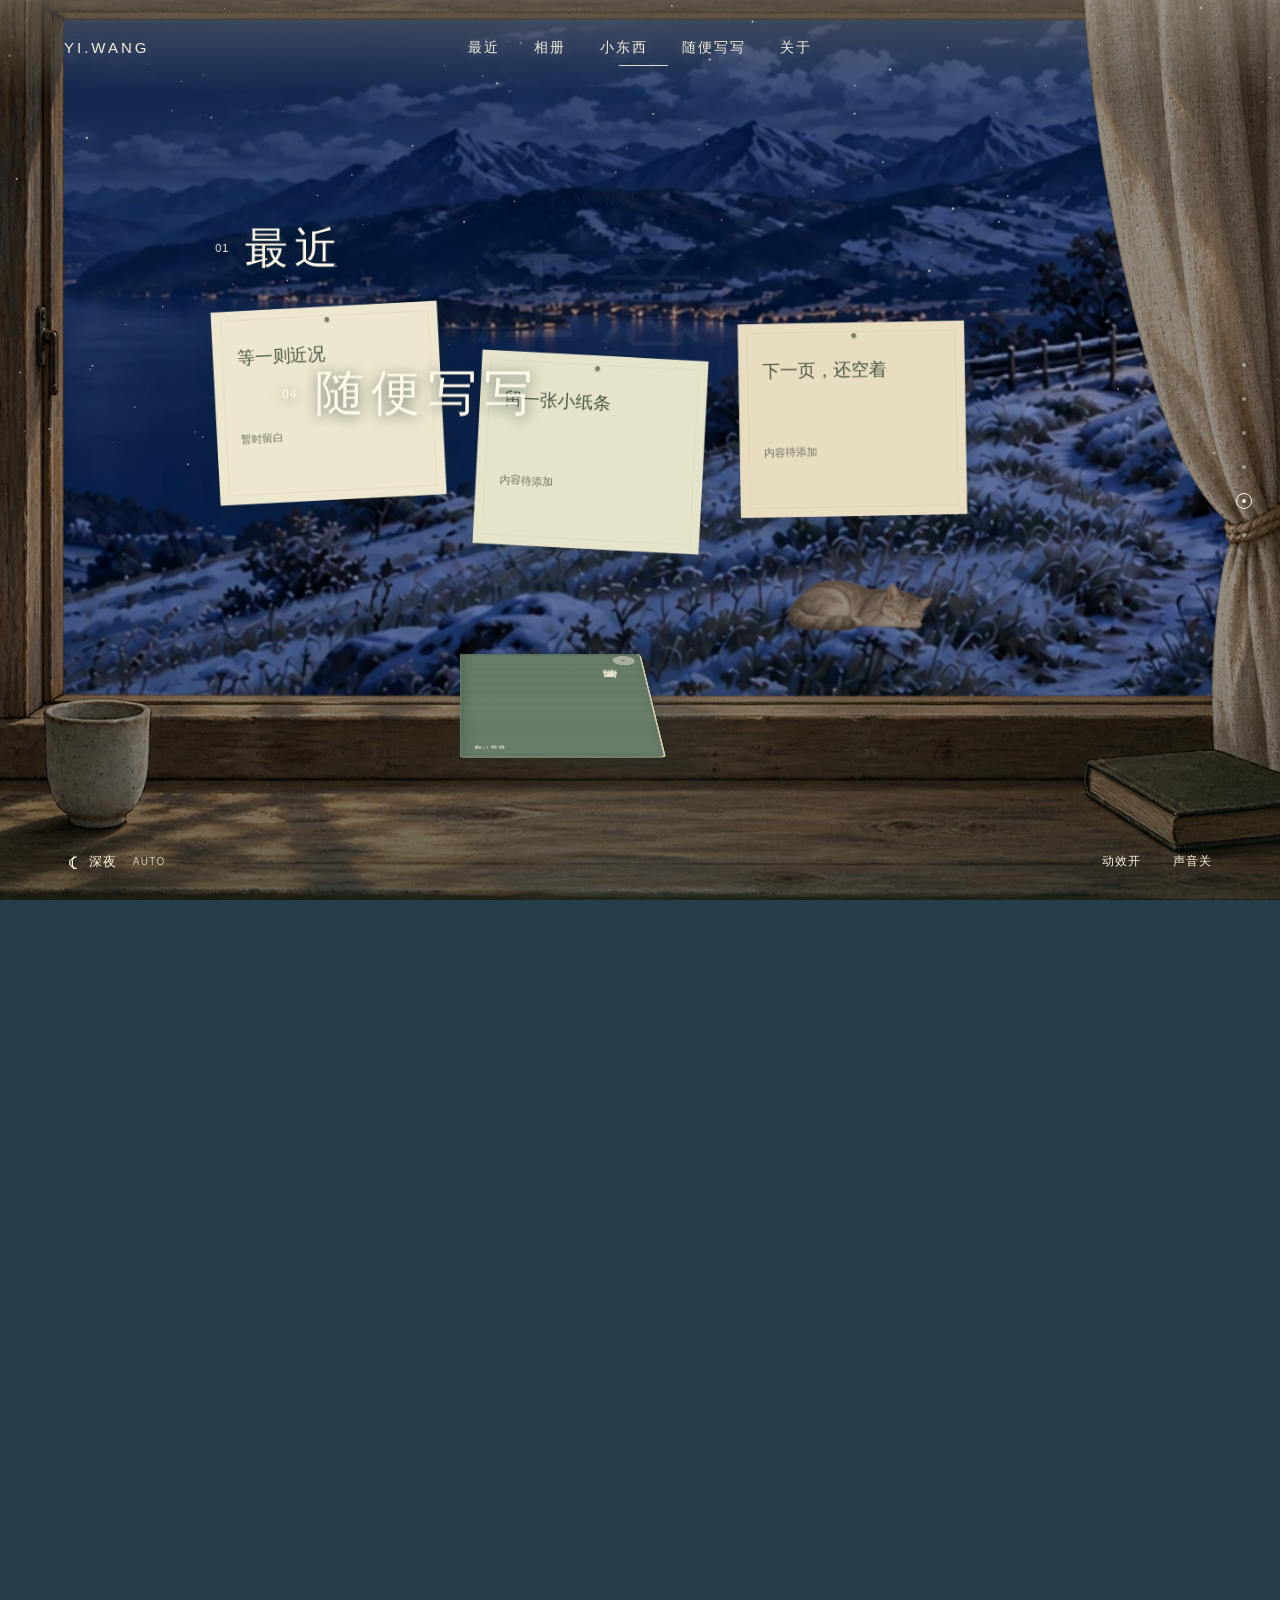
==== commit 56c60c24: "Add files via upload" ====
--- a/index.html
+++ b/index.html
@@ -21,8 +21,14 @@
   <link rel="icon" type="image/svg+xml" href="assets/favicon.svg">
   <link rel="apple-touch-icon" href="assets/apple-touch-icon.png">
   <link rel="preload" as="image" href="assets/world-day.webp">
+  <script>document.documentElement.classList.add('cinema');document.documentElement.dataset.initialScene=['home','recent','gallery','things','notes','about'].includes(location.hash.slice(1))?location.hash.slice(1):'home';history.scrollRestoration='manual';</script>
+  <link rel="preload" as="image" href="assets/foreground.webp">
+  <link rel="preload" as="image" href="assets/world-night.webp">
+  <link rel="preload" as="image" href="assets/window.webp">
   <link rel="stylesheet" href="styles.css">
   <script defer src="world-time.js"></script>
+  <script defer src="camera-controller.js"></script>
+  <script defer src="world-state.js"></script>
   <script defer src="script.js"></script>
   <script defer src="https://cloud.umami.is/script.js" data-website-id="96161282-32cd-4d9a-9470-663d7aa265c7"></script>
 </head>
@@ -31,30 +37,45 @@
   <div id="world" class="world" aria-hidden="true">
     <div class="world-sky"></div>
     <div class="sun-disc"></div><div class="sun-halo"></div>
-    <div class="moon-disc"></div><div class="nebula"></div>
+    <div class="moon-disc"></div><div class="nebula"></div><div class="weather-sky"></div>
     <div class="cloud-layer clouds-far"><img src="assets/clouds.webp" alt="" width="1774" height="887"></div>
     <div class="cloud-layer clouds-mid"><img src="assets/clouds.webp" alt="" width="1774" height="887"></div>
     <div class="cloud-layer clouds-near"><img src="assets/clouds.webp" alt="" width="1774" height="887"></div>
-    <div class="world-terrain">
+    <div class="far-terrain" data-world-layer="far">
       <div class="painting">
         <img class="landscape landscape-day" src="assets/world-day.webp" alt="" fetchpriority="high" width="1672" height="941">
         <img class="landscape landscape-night" src="assets/world-night.webp" alt="" width="1672" height="941">
+        <img class="landscape winter-day winter-art" data-src="assets/winter-day.webp" alt="" width="1672" height="941">
+        <img class="landscape winter-night winter-art" data-src="assets/winter-night.webp" alt="" width="1672" height="941">
+        
+        <div class="land-temperature"></div>
+      </div>
+    </div>
+    <div class="world-terrain" data-world-layer="mid">
+      <div class="painting">
+        <img class="landscape landscape-day" src="assets/world-day.webp" alt="" fetchpriority="high" width="1672" height="941">
+        <img class="landscape landscape-night" src="assets/world-night.webp" alt="" width="1672" height="941">
+        <img class="landscape winter-day winter-art" data-src="assets/winter-day.webp" alt="" width="1672" height="941">
+        <img class="landscape winter-night winter-art" data-src="assets/winter-night.webp" alt="" width="1672" height="941">
+        <div class="cat-anchor"><img id="world-cat" src="assets/cat-sleeping.webp" alt="" width="560" height="255"></div>
         <div class="cottage-glow"></div><div class="land-temperature"></div><div class="cloud-shadow"></div>
       </div>
     </div>
     <div class="morning-mist"></div><div class="dew-light"></div>
-    <div class="foreground foreground-left"><img src="assets/foreground.webp" alt="" width="1672" height="941"></div>
-    <div class="foreground foreground-middle"><img src="assets/foreground.webp" alt="" width="1672" height="941"></div>
-    <div class="foreground foreground-right"><img src="assets/foreground.webp" alt="" width="1672" height="941"></div>
-    <div class="tree-branch"><img src="assets/foreground.webp" alt="" width="1672" height="941"></div>
+    <div class="foreground foreground-left"><img src="assets/foreground.webp" alt="" width="1672" height="941"><img class="winter-foreground winter-art" data-src="assets/winter-foreground.webp" alt="" width="1672" height="941"></div>
+    <div class="foreground foreground-middle"><img src="assets/foreground.webp" alt="" width="1672" height="941"><img class="winter-foreground winter-art" data-src="assets/winter-foreground.webp" alt="" width="1672" height="941"></div>
+    <div class="foreground foreground-right"><img src="assets/foreground.webp" alt="" width="1672" height="941"><img class="winter-foreground winter-art" data-src="assets/winter-foreground.webp" alt="" width="1672" height="941"></div>
+    <div class="tree-branch"><img src="assets/foreground.webp" alt="" width="1672" height="941"><img class="winter-foreground winter-art" data-src="assets/winter-foreground.webp" alt="" width="1672" height="941"></div>
+    <div class="rain-glass" aria-hidden="true"></div>
+    <div class="eaves-drips" aria-hidden="true"></div>
     <div class="window-corner"><img src="assets/window.webp" alt="" width="1672" height="941"><div class="window-sunlight"></div></div>
     <div class="curtain"><img src="assets/window.webp" alt="" width="1672" height="941"></div>
     <canvas id="environment-canvas"></canvas>
   </div>
-  <div class="camera-wipe" aria-hidden="true"><img src="assets/foreground.webp" alt="" width="1672" height="941"></div>
+  <div class="camera-wipe" aria-hidden="true"><img class="wipe-leaves" src="assets/foreground.webp" alt="" width="1672" height="941"><span class="wipe-curtain"></span></div>
   <header class="site-header">
     <a class="wordmark" href="#home" aria-label="YI.WANG，回到首页">YI.WANG</a>
-    <nav class="desktop-nav" aria-label="章节导航"><a href="#recent">最近</a><a href="#gallery">相册</a><a href="#things">小东西</a><a href="#notes">随便写写</a><a href="#about">关于</a></nav>
+    <nav class="desktop-nav" aria-label="章节导航"><span class="nav-indicator" aria-hidden="true"></span><a href="#recent">最近</a><a href="#gallery">相册</a><a href="#things">小东西</a><a href="#notes">随便写写</a><a href="#about">关于</a></nav>
     <button class="menu-toggle" type="button" aria-label="打开导航" aria-expanded="false" aria-controls="chapter-menu"><span></span><span></span></button>
   </header>
   <button class="skip-intro" type="button" hidden>跳过开场</button>
@@ -96,13 +117,24 @@
     <section class="chapter notes" id="notes" data-chapter="随便写写" aria-labelledby="notes-title">
       <div class="chapter-content writing-content">
         <div class="landmark"><span class="chapter-index">04</span><h2 id="notes-title">随便写写</h2></div>
-        <button class="notebook" id="open-notebook" type="button" aria-label="翻开随便写写笔记本" aria-haspopup="dialog"><span class="book-spine" aria-hidden="true"></span><span class="book-cover"><span>随便写写</span><small>翻开看看</small></span></button>
+        <div class="book-station" id="desk-book">
+          <div class="desk-book-object">
+            <div class="desk-book-left"><p>随便写写</p><small>YI.WANG</small></div>
+            <article class="desk-book-page" id="book-pages" inert>
+              <button class="icon-button book-close" id="book-close" type="button" aria-label="合上笔记本">×</button>
+              <span id="book-page-number">01</span><h3 id="book-title">这一页暂时留白</h3><p id="book-text">还没有文字。</p>
+              <div class="book-controls"><button class="icon-button" id="book-prev" type="button" aria-label="前一页">←</button><button class="icon-button" id="book-next" type="button" aria-label="后一页">→</button></div>
+            </article>
+            <button class="desk-book-cover" id="open-notebook" type="button" aria-label="翻开随便写写笔记本" aria-controls="book-pages" aria-expanded="false"><span>随便写写</span><small>翻开看看</small></button>
+          </div>
+        </div>
       </div>
     </section>
     <section class="chapter about" id="about" data-chapter="关于" aria-label="关于">
       <div class="quiet-signature"><h2>汪意</h2><p class="signature-domain">yi.wang</p><p>网页由文杰维护</p></div>
     </section>
   </main>
+  <p class="sr-only" id="journey-announcement" role="status" aria-live="polite"></p>
   <div class="world-controls" role="group" aria-label="世界设置">
     <button id="time-toggle" class="time-toggle" type="button" aria-label="预览一天的光线" aria-haspopup="dialog"><span class="time-symbol" aria-hidden="true">☀</span><span id="time-label">白昼</span><small id="time-mode-label">AUTO</small></button>
     <div class="playback-controls"><button id="motion-toggle" type="button" aria-pressed="false">动效开</button><button id="sound-toggle" type="button" aria-pressed="false">声音关</button></div>
@@ -115,19 +147,22 @@
   <dialog id="time-dialog" class="small-dialog time-dialog" aria-labelledby="time-dialog-title">
     <button class="icon-button" data-close-dialog type="button" aria-label="关闭光线预览">×</button>
     <h2 id="time-dialog-title">看看此刻之外</h2><p>默认跟随你的本地时间</p>
+    <p class="setting-label">光线</p>
     <div class="time-options"><button type="button" data-time="auto" aria-pressed="true">自动 <small>AUTO</small></button><button type="button" data-time="morning" aria-pressed="false">清晨</button><button type="button" data-time="day" aria-pressed="false">白昼</button><button type="button" data-time="sunset" aria-pressed="false">黄昏</button><button type="button" data-time="dusk" aria-pressed="false">入夜</button><button type="button" data-time="night" aria-pressed="false">深夜</button></div>
+    <p class="setting-label">季节</p>
+    <div class="climate-options season-options"><button type="button" data-season="auto" aria-pressed="true">随月份</button><button type="button" data-season="spring" aria-pressed="false">春</button><button type="button" data-season="summer" aria-pressed="false">夏</button><button type="button" data-season="autumn" aria-pressed="false">秋</button><button type="button" data-season="winter" aria-pressed="false">冬</button></div>
+    <p class="setting-label">天气</p>
+    <div class="climate-options weather-options"><button type="button" data-weather="clear" aria-pressed="true">晴</button><button type="button" data-weather="cloudy" aria-pressed="false">多云</button><button type="button" data-weather="rain" aria-pressed="false">雨</button><button type="button" data-weather="snow" aria-pressed="false">雪</button></div>
+    <p class="climate-note">这是风景的天气，不是所在地的天气预报。光线、季节和天气会慢慢变化。</p>
   </dialog>
   <dialog id="lightbox" class="object-dialog lightbox" aria-label="照片查看器" aria-describedby="lightbox-caption">
     <div class="lightbox-sheet"><div class="lightbox-header"><span id="lightbox-counter">01 / 06</span><button class="icon-button" id="lightbox-close" type="button" aria-label="关闭照片" autofocus>×</button></div>
-      <div id="lightbox-stage" class="lightbox-stage"><img id="lightbox-image" alt="" hidden><span id="lightbox-placeholder">等待一张照片</span></div>
+      <div id="lightbox-stage" class="lightbox-stage"><div id="photo-portal"></div></div>
       <div class="lightbox-footer"><div><p id="lightbox-caption">尚未放入照片</p><p class="photo-meta"><span id="lightbox-date"></span><span id="lightbox-place"></span></p></div><div class="lightbox-buttons"><button class="icon-button" id="lightbox-prev" type="button" aria-label="上一张照片">←</button><button class="icon-button" id="lightbox-next" type="button" aria-label="下一张照片">→</button></div></div>
       <p class="sr-only" id="lightbox-announcement" aria-live="polite"></p>
     </div>
   </dialog>
-  <dialog id="book-dialog" class="object-dialog book-dialog" aria-labelledby="book-title">
-    <div class="book-spread"><button class="icon-button book-close" data-close-dialog type="button" aria-label="合上笔记本">×</button><div class="book-left"><p>随便写写</p><span>YI.WANG</span></div><article class="book-page"><span id="book-page-number">01</span><h2 id="book-title">这一页暂时留白</h2><p id="book-text">还没有文字。</p><div class="book-controls"><button class="icon-button" id="book-prev" type="button" aria-label="前一页">←</button><button class="icon-button" id="book-next" type="button" aria-label="后一页">→</button></div></article></div>
-  </dialog>
   <p id="status-message" class="status-message" role="status" aria-live="polite"></p>
-  <noscript><p class="no-script">场景动画需要 JavaScript；你仍可以阅读各个栏目。</p></noscript>
+  <noscript><p class="no-script">场景旅行需要 JavaScript；你仍可以阅读各个栏目。</p></noscript>
 </body>
 </html>
--- a/styles.css
+++ b/styles.css
@@ -17,20 +17,135 @@
 @media(max-width:360px){.hero h1{font-size:72px}.hero-subtitle{font-size:13px}.wordmark{font-size:13px}.playback-controls{gap:10px}.world-controls{padding-left:18px;padding-right:18px}.chapter{padding-left:22px;padding-right:22px}.photo-line{margin-left:-22px;margin-right:-22px}.landmark h2{font-size:30px}.keepsake h3{font-size:15px}}
 @keyframes world-focus-mobile{from{opacity:.4}to{opacity:1}}
 @media(prefers-reduced-motion:reduce){html{scroll-behavior:auto}*,*::before,*::after{animation:none!important;transition:none!important}.world-terrain,.foreground,.tree-branch{transform:none!important}.camera-wipe{display:none!important}.hero-copy>*{opacity:1!important}.intro-running .world{filter:none;opacity:1}.notebook:hover .book-cover{transform:none}.hanging-photo:hover{transform:rotate(var(--slant))}}
-.painting{width:max(104vw,184.791svh);height:auto;aspect-ratio:1672/941;transform:translate3d(calc(-50% + var(--mobile-pan,0px)),-50%,0)}
-.world-terrain{mask-image:linear-gradient(transparent 0%,transparent 35%,#0002 46%,#000 54%)}
-.foreground,.tree-branch{filter:brightness(calc(.22 + var(--ambient)*.78)) saturate(calc(.95 - var(--night)*.35)) hue-rotate(calc(var(--night)*35deg))}
-.sun-disc{background:radial-gradient(circle at 38% 35%,#fff4cf,var(--sun-color) 65%,#ebd4a3aa);filter:blur(.7px);box-shadow:0 0 17px 6px #fff4d326}
-.moon-disc{background:radial-gradient(ellipse at 64% 56%,#afbac744,transparent 22%),radial-gradient(ellipse at 30% 36%,#aebcc033,transparent 27%),radial-gradient(circle at 38% 34%,#f4f0d9,#cccfd4);filter:blur(.35px)}
-.sun-halo{opacity:calc(var(--sun-opacity)*.65)}
-.cloud-layer{filter:brightness(var(--cloud-brightness)) sepia(calc(var(--warmth)*.38))}
-.notes .writing-content{position:absolute;left:0;top:0;width:100%;height:100%;padding:0;margin:0;max-width:none}
-.writing-content .landmark{position:absolute;left:23%;top:43svh;margin:0}
-.notebook{position:absolute;left:50%;top:70svh;margin:0;width:190px;height:240px;transform:translateX(-50%) perspective(700px) rotateX(66deg) rotateZ(-10deg);filter:drop-shadow(4px 6px 4px #14242370)}
-.notebook:hover{transform:translateX(-50%) perspective(700px) rotateX(62deg) rotateZ(-7deg)}
-.cottage-glow{width:.3%;height:.6%;background:#f6d29b08;box-shadow:0 0 18px 10px #f0bc7140}
-.window-corner{clip-path:none}
-.curtain{clip-path:polygon(84% 0,100% 0,100% 82%,94% 82%,90% 62%,84% 22%)}
-@media(min-width:761px){.desktop-nav{position:absolute;left:50%;transform:translateX(-50%)}}
-@media(max-width:760px){.painting{left:50%;width:184.791svh;height:auto}.sun-disc{width:34px}.moon-disc{width:28px}.clouds-far{display:none}.writing-content .landmark{left:11%;top:42svh}.notebook{width:160px;height:200px;top:67svh}}
-@media print{.world,.world-controls,.site-header,.scene-rail,.scroll-invitation,.skip-intro,.camera-wipe{display:none}body{color:#233e35;background:#f4f1e5}.chapter{min-height:0;height:auto;padding:30px;break-inside:avoid}.hero-copy{position:static;transform:none;margin:auto}.hero{min-height:340px;align-items:center}.landmark,.quiet-signature,.gallery-hint{color:#233e35;text-shadow:none}.photo-line{display:grid;grid-template-columns:repeat(3,1fr)}.hanging-photo{width:auto}.field-note{box-shadow:none}.writing-content{padding-top:0}}
+.painting{width:max(104vw,184.791svh);height:auto;aspect-ratio:1672/941;transform:translate3d(calc(-50% + var(--mobile-pan,0px)),-50%,0)}
+.world-terrain{mask-image:linear-gradient(transparent 0%,transparent 35%,#0002 46%,#000 54%)}
+.foreground,.tree-branch{filter:brightness(calc(.22 + var(--ambient)*.78)) saturate(calc(.95 - var(--night)*.35)) hue-rotate(calc(var(--night)*35deg))}
+.sun-disc{background:radial-gradient(circle at 38% 35%,#fff4cf,var(--sun-color) 65%,#ebd4a3aa);filter:blur(.7px);box-shadow:0 0 17px 6px #fff4d326}
+.moon-disc{background:radial-gradient(ellipse at 64% 56%,#afbac744,transparent 22%),radial-gradient(ellipse at 30% 36%,#aebcc033,transparent 27%),radial-gradient(circle at 38% 34%,#f4f0d9,#cccfd4);filter:blur(.35px)}
+.sun-halo{opacity:calc(var(--sun-opacity)*.65)}
+.cloud-layer{filter:brightness(var(--cloud-brightness)) sepia(calc(var(--warmth)*.38))}
+.notes .writing-content{position:absolute;left:0;top:0;width:100%;height:100%;padding:0;margin:0;max-width:none}
+.writing-content .landmark{position:absolute;left:23%;top:43svh;margin:0}
+.notebook{position:absolute;left:50%;top:70svh;margin:0;width:190px;height:240px;transform:translateX(-50%) perspective(700px) rotateX(66deg) rotateZ(-10deg);filter:drop-shadow(4px 6px 4px #14242370)}
+.notebook:hover{transform:translateX(-50%) perspective(700px) rotateX(62deg) rotateZ(-7deg)}
+.cottage-glow{width:.3%;height:.6%;background:#f6d29b08;box-shadow:0 0 18px 10px #f0bc7140}
+.window-corner{clip-path:none}
+.curtain{clip-path:polygon(84% 0,100% 0,100% 82%,94% 82%,90% 62%,84% 22%)}
+@media(min-width:761px){.desktop-nav{position:absolute;left:50%;transform:translateX(-50%)}}
+@media(max-width:760px){.painting{left:50%;width:184.791svh;height:auto}.sun-disc{width:34px}.moon-disc{width:28px}.clouds-far{display:none}.writing-content .landmark{left:11%;top:42svh}.notebook{width:160px;height:200px;top:67svh}}
+@media print{.world,.world-controls,.site-header,.scene-rail,.scroll-invitation,.skip-intro,.camera-wipe{display:none}body{color:#233e35;background:#f4f1e5}.chapter{min-height:0;height:auto;padding:30px;break-inside:avoid}.hero-copy{position:static;transform:none;margin:auto}.hero{min-height:340px;align-items:center}.landmark,.quiet-signature,.gallery-hint{color:#233e35;text-shadow:none}.photo-line{display:grid;grid-template-columns:repeat(3,1fr)}.hanging-photo{width:auto}.field-note{box-shadow:none}.writing-content{padding-top:0}}
+
+/* V5: one scroll coordinate, one camera, persistent world and semantic scene objects. */
+:root{--winter:0;--spring:0;--autumn:0;--weather-cloud:0;--rain:0;--snow:0;--book-open:0;--header-presence:0;--about-quiet:0;--scene-x:0px;--scene-y:0px;--scene-scale:1;--land-saturation:1;--nav-x:0px;--nav-width:1}
+html.cinema{scroll-behavior:auto;scroll-padding:0;background:#243e4a}
+.cinema main{height:var(--journey-height,600svh);position:relative}
+.cinema .chapter{position:fixed;inset:0;min-height:0;height:100svh;width:100%;padding:100px var(--gutter) 100px;display:flex;align-items:center;visibility:hidden;pointer-events:none;isolation:auto;overflow:clip}
+.cinema .chapter.is-near{visibility:visible}
+.cinema .chapter.is-current{pointer-events:auto}
+.cinema .chapter:not(.is-current){pointer-events:none}
+.cinema .chapter-content{position:relative;margin:auto;transform:translate3d(var(--scene-x),var(--scene-y),0) scale(var(--scene-scale));will-change:transform}
+.cinema .landmark .chapter-index{opacity:var(--index-alpha,0);transform:translate3d(0,var(--index-y,0px),0);will-change:transform,opacity}
+.cinema .landmark h2{opacity:var(--title-alpha,0);transform:translate3d(0,var(--title-y,0px),0);will-change:transform,opacity}
+.cinema .field-notes,.cinema .photo-line,.cinema .picnic-cloth,.cinema .book-station{opacity:var(--object-alpha,0)}
+.cinema .hero-copy,.cinema .quiet-signature{opacity:var(--object-alpha,0);transform:translate3d(var(--hero-x,0px),var(--scene-y,0px),0) scale(var(--scene-scale))}
+.cinema .hero-copy{--hero-x:-50%}
+.cinema .hero{padding:0}
+.cinema .scroll-invitation{opacity:var(--object-alpha,0)}
+.cinema .hero h1{margin:12px 0}
+.cinema:not(.world-ready) .chapter{visibility:hidden}
+.cinema:not(.world-ready)[data-initial-scene="home"] #home,.cinema:not(.world-ready)[data-initial-scene="recent"] #recent,.cinema:not(.world-ready)[data-initial-scene="gallery"] #gallery,.cinema:not(.world-ready)[data-initial-scene="things"] #things,.cinema:not(.world-ready)[data-initial-scene="notes"] #notes,.cinema:not(.world-ready)[data-initial-scene="about"] #about{visibility:visible;--object-alpha:1;--title-alpha:1;--index-alpha:1}
+.cinema .gallery-content{width:min(930px,100%)}
+.cinema .landmark{margin-bottom:28px}
+.cinema .photo-line{gap:42px 44px;padding-top:18px;filter:blur(var(--photo-depth,0px));transform:translate3d(0,var(--object-y,0px),0)}
+.cinema .photo-button{aspect-ratio:1.5}
+.cinema .hanging-photo{padding:10px 10px 8px;transition:transform .5s cubic-bezier(.22,1,.36,1),box-shadow .5s cubic-bezier(.22,1,.36,1)}
+.cinema .hanging-photo figcaption{margin-top:8px;font-size:13px}
+.cinema .gallery-hint{opacity:var(--object-alpha,0);margin-top:15px}
+.cinema .photo-line::after{content:"";position:absolute;left:-4%;right:-4%;height:24px;border-top:2px solid #dac9a19c;border-radius:50%;top:calc(50% + 9px);pointer-events:none}
+.cinema .picnic-content{padding-top:8vh}
+.cinema .picnic-cloth{transform:translate3d(0,var(--object-y,0px),0) perspective(1400px) rotateX(10deg)}
+.cinema .field-notes{transform:translate3d(0,var(--object-y,0px),0)}
+.cinema .quiet-signature{transition:none}
+.cinema .site-header::before{content:"";position:absolute;inset:0;background:linear-gradient(#ece6d347,transparent);opacity:var(--header-presence);pointer-events:none;z-index:-1}
+.cinema .desktop-nav a::after{display:none}
+.nav-indicator{position:absolute;left:0;bottom:7px;width:1px;height:1px;background:currentColor;transform-origin:left;transform:translate3d(var(--nav-x),0,0) scaleX(var(--nav-width));opacity:var(--nav-alpha,0);will-change:transform,opacity;pointer-events:none}
+.cinema .site-header{transition:none}
+.far-terrain{position:absolute;inset:-2%;will-change:transform;transform:translate3d(calc(var(--camera-x)*.28),calc(var(--camera-y)*.24),0) scale(calc(1 + (var(--camera-scale) - 1)*.3));transform-origin:50% 60%;mask-image:linear-gradient(transparent 20%,#0002 42%,#000 54%)}
+.world-terrain{mask-image:linear-gradient(transparent 30%,transparent 35%,#000 44%);transform-origin:56% 70%}
+.painting{transition:none}
+.landscape-day,.landscape-night{filter:brightness(var(--grass)) saturate(calc(1 - var(--autumn)*.24 + var(--spring)*.06)) sepia(calc(var(--autumn)*.30))}
+.winter-day{opacity:var(--winter);filter:brightness(var(--grass))}
+.winter-night{opacity:calc(var(--winter)*var(--night));filter:brightness(var(--grass))}
+.winter-foreground{position:absolute!important;inset:0;opacity:var(--winter);pointer-events:none}
+.foreground,.tree-branch{opacity:calc(var(--near-presence)*(1 - var(--about-quiet)*.84));filter:brightness(calc(.22 + var(--ambient)*.78)) saturate(calc(.95 - var(--night)*.35 - var(--autumn)*.16)) sepia(calc(var(--autumn)*.48)) hue-rotate(calc(var(--night)*35deg - var(--autumn)*12deg))}
+.weather-sky{position:absolute;inset:0;background:linear-gradient(#485b6988,#a9b3b647 70%);opacity:var(--weather-cloud);mix-blend-mode:multiply;pointer-events:none}
+.cloud-layer{opacity:calc(.28 + var(--ambient)*.58 + var(--weather-cloud)*.14);filter:brightness(calc(var(--cloud-brightness)*(1 - var(--weather-cloud)*.22))) sepia(calc(var(--warmth)*.38))}
+.sun-disc,.sun-halo{opacity:calc(var(--sun-opacity)*(1 - var(--weather-cloud)*.87))}
+.moon-disc{opacity:calc(var(--moon-opacity)*(1 - var(--weather-cloud)*.9))}
+.rain-glass{position:absolute;inset:4% 8% 18% 5%;z-index:8;opacity:calc(var(--rain)*var(--window-presence));background-image:repeating-linear-gradient(98deg,transparent 0 29px,#e2eced27 30px,transparent 31px 83px);mask-image:linear-gradient(transparent,#0008 30%,#000);transform:translateY(var(--glass-drift,0px));pointer-events:none}
+.eaves-drips{position:absolute;inset:3% 10% auto 5%;height:12%;z-index:8;opacity:calc(var(--rain)*var(--window-presence));background:repeating-linear-gradient(90deg,transparent 0 71px,#d6e1df88 72px,transparent 73px 137px);mask-image:linear-gradient(#000,transparent);transform:translateY(var(--eaves-y,0px));pointer-events:none}
+.cat-anchor{position:absolute;left:68%;top:80%;width:5.4%;transform:translate(-50%,-90%);z-index:2;filter:brightness(calc(.4 + var(--ambient)*.6));opacity:calc(1 - var(--about-quiet))}
+.cat-anchor img{width:100%;height:auto;transform:scaleY(var(--cat-breath,1));transform-origin:50% 90%}
+.camera-wipe{inset:-8%;z-index:21;transform:translate3d(130%,0,0)}
+.camera-wipe .wipe-leaves{width:100%;height:100%;object-fit:cover;transform:scale(2.7) rotate(25deg);transform-origin:80% 12%;clip-path:inset(0 0 45% 50%)}
+.wipe-curtain{position:absolute;inset:0;background:url('assets/window.webp') right center/620% 100%;display:none;mask-image:linear-gradient(90deg,transparent,#000 22%,#000 83%,transparent)}
+.camera-wipe[data-kind="curtain"] .wipe-curtain{display:block}
+.camera-wipe[data-kind="curtain"] .wipe-leaves{display:none}
+.cinema .notes .writing-content{position:absolute;inset:0;width:100%;height:100%;padding:0;margin:0;transform:none}
+.cinema .writing-content .landmark{left:22%;top:40%;opacity:calc(1 - var(--book-open)*.85)}
+.book-station{position:absolute;left:50%;top:78%;width:min(720px,86vw);height:min(440px,58svh);perspective:1800px;transform-origin:50% 50%;transform:translate3d(calc(-75% + var(--book-open)*25%),calc(-50% - var(--book-open)*28svh),0) perspective(1600px) rotateX(calc(64deg*(1 - var(--book-open)))) scale(calc(.53 + var(--book-open)*.47));filter:drop-shadow(3px 10px 10px #10292350);z-index:5;will-change:transform}
+.desk-book-object{width:100%;height:100%;position:relative;transform-style:preserve-3d;display:grid;grid-template-columns:1fr 1fr}
+.desk-book-left,.desk-book-page{background:#ece5cf;padding:38px 32px;position:relative;min-width:0}
+.desk-book-left{display:flex;flex-direction:column;align-items:center;justify-content:center;opacity:var(--book-open);background-image:linear-gradient(90deg,transparent 88%,#53493433)}
+.desk-book-left p{font:26px/1.8 var(--serif);letter-spacing:.13em}.desk-book-left small{font-size:11px;letter-spacing:.2em;margin-top:25px}
+.desk-book-page{display:flex;flex-direction:column;background-image:linear-gradient(90deg,#53493426,transparent 12%),repeating-linear-gradient(transparent 0 33px,#76836c24 33px 34px);color:#455547;overflow:auto;overscroll-behavior:contain}
+.desk-book-page>span{font-size:12px;color:#7e866f}.desk-book-page h3{font:24px/1.6 var(--serif);font-weight:400;margin-top:40px}.desk-book-page>p{font:18px/2 var(--serif);margin-top:25px;white-space:pre-line;overflow-wrap:anywhere}.desk-book-page .book-controls{padding-top:22px}.desk-book-page .book-close{right:12px;top:10px}
+.desk-book-cover{position:absolute;top:0;bottom:0;left:50%;width:50%;border-radius:2px 8px 8px 2px;border:1px solid #919b7977;background:#687d68;background-image:repeating-linear-gradient(0deg,#3046320a 0 1px,transparent 1px 4px);color:#ede7ce;box-shadow:inset 6px 0 18px #304b435e,3px 3px 0 #d2c9ad;transform-origin:left;transform:rotateY(calc(var(--book-open)*-176deg));backface-visibility:hidden;will-change:transform}
+.desk-book-cover>span{position:absolute;top:50px;right:38px;writing-mode:vertical-rl;font:29px/1.8 var(--serif);letter-spacing:.15em}.desk-book-cover>small{position:absolute;left:25px;bottom:24px;letter-spacing:.08em;font-size:13px}
+.book-station.is-open .desk-book-cover{pointer-events:none}.book-station:not(.is-open) .desk-book-page{pointer-events:none}
+.cinema .object-dialog{z-index:60}
+.photo-seat{width:100%;min-width:0;aspect-ratio:var(--seat-ratio);visibility:hidden;pointer-events:none}
+.lightbox-sheet{background:transparent;box-shadow:none;width:min(920px,100%);padding:0;color:#f5edda;will-change:auto}
+.lightbox-stage{background:transparent;height:auto;min-height:140px;overflow:visible}
+#photo-portal{width:100%;display:grid;place-items:center;perspective:1000px}
+.cinema #photo-portal .hanging-photo{width:min(720px,100%);padding:16px 16px 20px;transform:none;margin:0!important;flex:none;transition:none}
+#photo-portal .hanging-photo::before{display:none}.cinema #photo-portal .photo-button{height:min(57svh,580px);aspect-ratio:auto;cursor:default}.cinema #photo-portal .hanging-photo figcaption{font-size:16px;margin-top:18px}.cinema #photo-portal .photo-button img{object-fit:contain}
+.lightbox-header,.lightbox-footer{opacity:var(--photo-ui,0)}.lightbox-footer{margin-top:14px}.lightbox-footer p{color:#f5edda}.lightbox-footer .photo-meta span{color:#ddd8c7}
+.photo-button img{opacity:0;filter:blur(8px);transition:opacity .55s cubic-bezier(.22,1,.36,1),filter .7s cubic-bezier(.22,1,.36,1)}.photo-button img.is-decoded{opacity:1;filter:none}
+.setting-label{font-size:12px!important;margin:22px 0 10px!important;letter-spacing:.15em}.climate-options{display:flex;gap:6px;flex-wrap:wrap}.climate-options button{padding:8px 12px;border:1px solid #9f9f8255;border-radius:3px;min-height:42px}.climate-options button[aria-pressed="true"]{background:#637c66;color:#fff5df}.climate-note{font-size:11px!important;line-height:1.8;margin:20px 0 0!important}.small-dialog.time-dialog{width:min(440px,calc(100% - 36px));padding-top:42px}
+@media(max-height:760px) and (min-width:761px){.cinema .chapter{padding-top:90px;padding-bottom:75px}.cinema .gallery-content{width:min(800px,85vw)}.cinema .photo-line{gap:30px 40px}.cinema .landmark{margin-bottom:15px}.cinema .photo-button{aspect-ratio:1.8}.cinema .hero-copy{top:20%}.cinema .hero h1{font-size:92px}}
+@media(max-width:760px){
+ .cinema .chapter{padding:85px 26px 88px}.cinema .hero{padding:0}.cinema .chapter-content{width:100%}.cinema .gallery-content{width:100%}.cinema .field-notes{gap:22px;max-width:300px}.cinema .field-note{min-height:130px;padding:23px 22px 17px}.cinema .field-note small{margin-top:20px}.cinema .field-note p{font-size:18px}.cinema .landmark{margin-bottom:27px}.cinema .landmark h2{font-size:32px}
+ .cinema .photo-line{display:flex;gap:26px;padding:30px 40px 28px;filter:none;touch-action:pan-x pan-y}.cinema .photo-line::after{display:none}.cinema .photo-button{aspect-ratio:.95}.cinema .hanging-photo{flex:0 0 70vw;max-width:300px}.cinema .photo-seat{flex:0 0 70vw;max-width:300px}.cinema .photo-line .hanging-photo figcaption{margin-top:12px}.cinema .gallery-hint{margin-top:12px}.cinema .picnic-content{padding-top:0}.cinema .picnic-cloth{gap:27px 22px;padding:10px 8px 25px}.cinema .object-space{height:100px}.cinema .object-tall{height:132px}.cinema .object-flat{height:82px}.cinema .keepsake h3{font-size:15px}.cinema .keepsake p{font-size:11px}
+ .cinema .writing-content .landmark{left:11%;top:40%}.book-station{width:86vw;height:min(500px,60svh);top:79%;transform:translate3d(-50%,calc(-50% - var(--book-open)*27svh),0) perspective(1400px) rotateX(calc(64deg*(1 - var(--book-open)))) scale(calc(.5 + var(--book-open)*.5))}.desk-book-object{grid-template-columns:1fr}.desk-book-left{display:none}.desk-book-cover{left:0;width:100%}.desk-book-page{padding:36px 26px}.desk-book-page h3{font-size:23px}.desk-book-cover>span{font-size:27px}.cinema #photo-portal .hanging-photo{padding:12px 12px 16px}.cinema #photo-portal .photo-button{height:50svh}.cinema #photo-portal .hanging-photo figcaption{font-size:14px}.cinema .lightbox-footer{gap:10px}.photo-button img{filter:none}.far-terrain{transform:translate3d(calc(var(--camera-x)*.12),calc(var(--camera-y)*.18),0) scale(calc(1 + (var(--camera-scale) - 1)*.2))}.cat-anchor{width:6%}.cinema .camera-wipe{display:block}.cinema .world-controls{padding-inline:18px}
+}
+@media(max-height:720px) and (max-width:760px){.cinema .chapter{padding-top:77px;padding-bottom:78px}.cinema .field-notes{gap:12px}.cinema .field-note{min-height:103px;padding:17px 20px}.cinema .field-note small{margin-top:12px}.cinema .hero h1{font-size:70px}.cinema .landmark{margin-bottom:18px}.cinema .hanging-photo{flex-basis:62vw}.cinema .photo-button{aspect-ratio:1.12}.cinema .object-space{height:80px}.cinema .object-tall{height:100px}.cinema .object-flat{height:68px}.desk-book-page h3{margin-top:26px}.desk-book-page>p{margin-top:15px}}
+@media(prefers-reduced-motion:reduce){.cinema .far-terrain{transform:none!important}.cinema .photo-line{filter:none}.cinema .book-station{transform:translate3d(-50%,calc(-50% - var(--book-open)*24svh),0) scale(calc(.62 + var(--book-open)*.38))}.cinema .desk-book-cover{transform:none;opacity:calc(1 - var(--book-open))}.cinema .camera-wipe{display:none!important}}
+@media print{.cinema main{height:auto}.cinema .chapter{position:relative;inset:auto;height:auto;min-height:220px;visibility:visible!important;overflow:visible;pointer-events:auto}.cinema .chapter *{opacity:1!important;transform:none!important}.cinema .chapter-content{margin:auto}.book-station{position:relative;left:auto;top:auto;width:100%;height:450px}.desk-book-cover{display:none}}
+
+/* Snow painting is composited with the original plant silhouette, not a painted checkerboard. */
+.cinema #photo-portal .hanging-photo{transform-origin:center}
+.cinema .hanging-photo.is-measuring{transition:none!important;visibility:hidden}
+.cinema .hanging-photo.is-restoring{transition:none!important}
+.cinema:not(.world-ready)[data-initial-scene="recent"]{--camera-x:-2.5%;--camera-y:-4%;--camera-scale:1.2;--mobile-pan:-15vw}
+.cinema:not(.world-ready)[data-initial-scene="gallery"]{--camera-x:4%;--camera-y:-7%;--camera-scale:1.36;--mobile-pan:-30vw}
+.cinema:not(.world-ready)[data-initial-scene="things"]{--camera-x:-8%;--camera-y:-12%;--camera-scale:1.48;--mobile-pan:-45vw}
+.cinema:not(.world-ready)[data-initial-scene="notes"]{--camera-x:-17%;--camera-y:-17%;--camera-scale:1.66;--mobile-pan:-60vw;--window-presence:1;--near-presence:0}
+.cinema:not(.world-ready)[data-initial-scene="about"]{--camera-x:3%;--camera-y:-1%;--camera-scale:1.03;--mobile-pan:-75vw;--about-quiet:1}
+.cinema .landscape{transition:filter .85s cubic-bezier(.22,1,.36,1)}
+.cinema .landscape:not(.is-decoded){filter:brightness(var(--grass)) blur(7px)}
+@media(min-width:761px){.cinema:not(.world-ready){--mobile-pan:0px!important}}
+@media(prefers-reduced-motion:reduce){.cinema:not(.world-ready){--camera-x:0%!important;--camera-y:0%!important;--camera-scale:1!important;--mobile-pan:0px!important}}
+.book-station{transform:translate3d(calc(-75% + var(--book-open)*25%),calc(-50% - var(--book-open)*9svh),0) perspective(1600px) rotateX(calc(64deg - var(--book-open)*34deg)) scale(calc(.53 + var(--book-open)*.47))}
+@media(max-width:760px){.window-corner>img{object-fit:cover;object-position:left center}.curtain>img{object-fit:cover;object-position:right center}.book-station{height:min(390px,46svh);top:85%;transform:translate3d(calc(-32.5% - var(--book-open)*17.5%),calc(-50% - var(--book-open)*17svh),0) perspective(1400px) rotateX(calc(64deg - var(--book-open)*36deg)) scale(calc(.5 + var(--book-open)*.5))}}
+@media(prefers-reduced-motion:reduce){.cinema .book-station{transform:translate3d(-50%,calc(-50% - var(--book-open)*17svh),0) scale(calc(.62 + var(--book-open)*.38))}}
+.winter-foreground{mask-image:url('assets/foreground.webp');mask-size:cover;mask-position:center}
+.clouds-far,.clouds-mid,.clouds-near{animation:none!important}
+.clouds-far{transform:translate3d(var(--cloud-far-x,0vw),0,0)}
+.clouds-mid{transform:translate3d(var(--cloud-mid-x,0vw),0,0)}
+.clouds-near{transform:translate3d(var(--cloud-near-x,0vw),0,0)}
+/* Quiet reading keeps the book at its readable size; only paper/cover opacity changes. */
+body.motion-paused .book-station{left:50%;top:68%;transform:translate3d(-50%,-50%,0)!important}
+body.motion-paused .desk-book-cover{transform:none!important;opacity:calc(1 - var(--book-open))}
+@media(max-width:760px){.cinema .site-header{color:color-mix(in srgb,var(--world-ink),#fff5df calc(var(--window-presence)*100%));text-shadow:0 1px 8px #18342d55}}
+@media(max-width:760px){.foreground .winter-foreground{mask-position:16% 50%}.tree-branch .winter-foreground{mask-size:100% 100%;mask-position:center}}
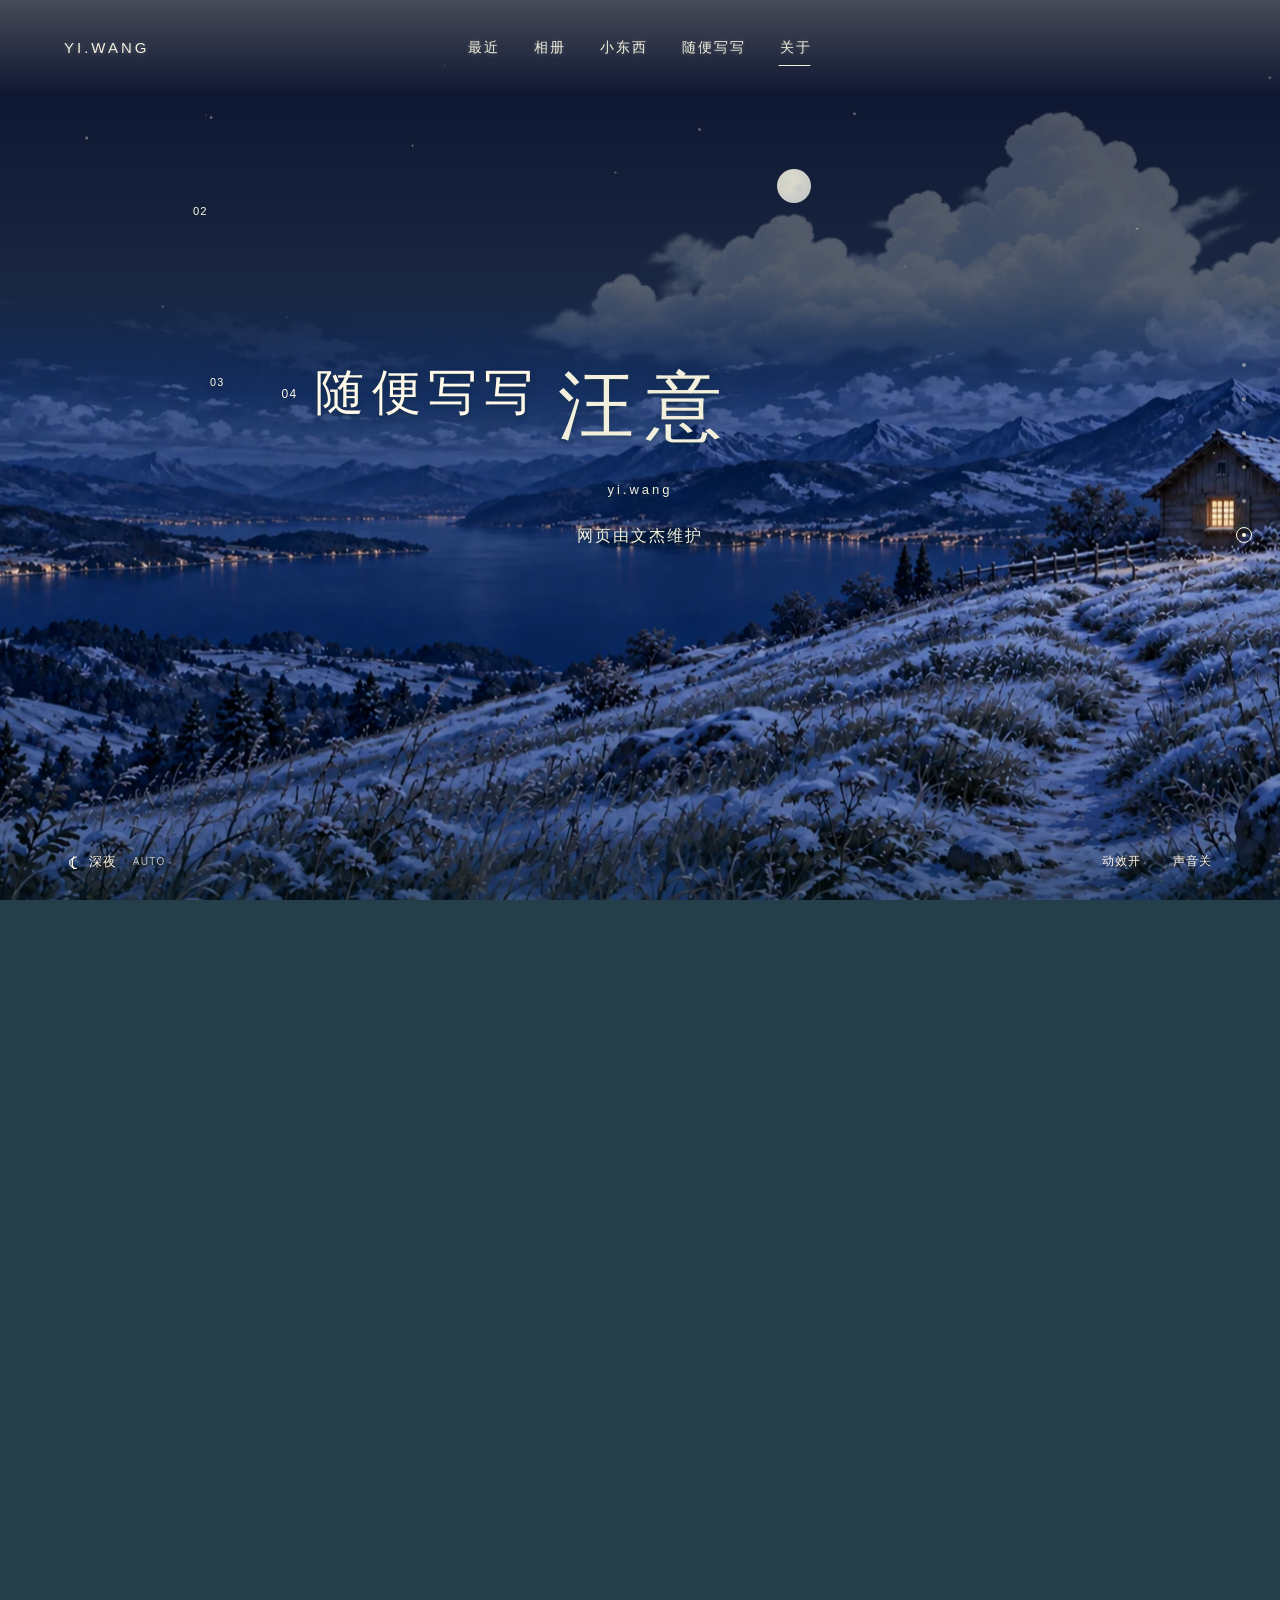
==== commit 0dc83afe: "Add files via upload" ====
--- a/index.html
+++ b/index.html
@@ -20,59 +20,29 @@
   <meta name="twitter:image:alt" content="原创手绘草坡、远山与天空场景">
   <link rel="icon" type="image/svg+xml" href="assets/favicon.svg">
   <link rel="apple-touch-icon" href="assets/apple-touch-icon.png">
-  <link rel="preload" as="image" href="assets/world-day.webp">
   <script>document.documentElement.classList.add('cinema');document.documentElement.dataset.initialScene=['home','recent','gallery','things','notes','about'].includes(location.hash.slice(1))?location.hash.slice(1):'home';history.scrollRestoration='manual';</script>
-  <link rel="preload" as="image" href="assets/foreground.webp">
-  <link rel="preload" as="image" href="assets/world-night.webp">
-  <link rel="preload" as="image" href="assets/window.webp">
   <link rel="stylesheet" href="styles.css">
   <script defer src="world-time.js"></script>
   <script defer src="camera-controller.js"></script>
   <script defer src="world-state.js"></script>
+  <script defer src="scene-painter.js"></script>
   <script defer src="script.js"></script>
   <script defer src="https://cloud.umami.is/script.js" data-website-id="96161282-32cd-4d9a-9470-663d7aa265c7"></script>
 </head>
 <body>
   <a href="#main" class="skip-link">跳至正文</a>
   <div id="world" class="world" aria-hidden="true">
-    <div class="world-sky"></div>
-    <div class="sun-disc"></div><div class="sun-halo"></div>
-    <div class="moon-disc"></div><div class="nebula"></div><div class="weather-sky"></div>
-    <div class="cloud-layer clouds-far"><img src="assets/clouds.webp" alt="" width="1774" height="887"></div>
-    <div class="cloud-layer clouds-mid"><img src="assets/clouds.webp" alt="" width="1774" height="887"></div>
-    <div class="cloud-layer clouds-near"><img src="assets/clouds.webp" alt="" width="1774" height="887"></div>
-    <div class="far-terrain" data-world-layer="far">
-      <div class="painting">
-        <img class="landscape landscape-day" src="assets/world-day.webp" alt="" fetchpriority="high" width="1672" height="941">
-        <img class="landscape landscape-night" src="assets/world-night.webp" alt="" width="1672" height="941">
-        <img class="landscape winter-day winter-art" data-src="assets/winter-day.webp" alt="" width="1672" height="941">
-        <img class="landscape winter-night winter-art" data-src="assets/winter-night.webp" alt="" width="1672" height="941">
-        
-        <div class="land-temperature"></div>
-      </div>
-    </div>
-    <div class="world-terrain" data-world-layer="mid">
-      <div class="painting">
-        <img class="landscape landscape-day" src="assets/world-day.webp" alt="" fetchpriority="high" width="1672" height="941">
-        <img class="landscape landscape-night" src="assets/world-night.webp" alt="" width="1672" height="941">
-        <img class="landscape winter-day winter-art" data-src="assets/winter-day.webp" alt="" width="1672" height="941">
-        <img class="landscape winter-night winter-art" data-src="assets/winter-night.webp" alt="" width="1672" height="941">
-        <div class="cat-anchor"><img id="world-cat" src="assets/cat-sleeping.webp" alt="" width="560" height="255"></div>
-        <div class="cottage-glow"></div><div class="land-temperature"></div><div class="cloud-shadow"></div>
-      </div>
-    </div>
-    <div class="morning-mist"></div><div class="dew-light"></div>
-    <div class="foreground foreground-left"><img src="assets/foreground.webp" alt="" width="1672" height="941"><img class="winter-foreground winter-art" data-src="assets/winter-foreground.webp" alt="" width="1672" height="941"></div>
-    <div class="foreground foreground-middle"><img src="assets/foreground.webp" alt="" width="1672" height="941"><img class="winter-foreground winter-art" data-src="assets/winter-foreground.webp" alt="" width="1672" height="941"></div>
-    <div class="foreground foreground-right"><img src="assets/foreground.webp" alt="" width="1672" height="941"><img class="winter-foreground winter-art" data-src="assets/winter-foreground.webp" alt="" width="1672" height="941"></div>
-    <div class="tree-branch"><img src="assets/foreground.webp" alt="" width="1672" height="941"><img class="winter-foreground winter-art" data-src="assets/winter-foreground.webp" alt="" width="1672" height="941"></div>
-    <div class="rain-glass" aria-hidden="true"></div>
-    <div class="eaves-drips" aria-hidden="true"></div>
-    <div class="window-corner"><img src="assets/window.webp" alt="" width="1672" height="941"><div class="window-sunlight"></div></div>
-    <div class="curtain"><img src="assets/window.webp" alt="" width="1672" height="941"></div>
+    <div class="world-sky"></div><div class="sun-disc"></div><div class="sun-halo"></div><div class="moon-disc"></div>
+    <div class="cloud-layer clouds-far"><canvas class="cloud-frame" data-paint="cloudfar"></canvas><canvas class="cloud-frame" data-paint="cloudfar"></canvas></div>
+    <div class="cloud-layer clouds-mid"><canvas class="cloud-frame" data-paint="cloudmid"></canvas><canvas class="cloud-frame" data-paint="cloudmid"></canvas></div>
+    <div class="cloud-layer clouds-near"><canvas class="cloud-frame" data-paint="cloudnear"></canvas><canvas class="cloud-frame" data-paint="cloudnear"></canvas></div>
+    <div class="far-terrain" data-world-layer="far"><div class="painting"><canvas class="terrain-frame" data-paint="far"></canvas><canvas class="terrain-frame" data-paint="far"></canvas></div></div>
+    <div class="world-terrain" data-world-layer="main"><div class="painting"><canvas class="terrain-frame" data-paint="main"></canvas><canvas class="terrain-frame" data-paint="main"></canvas></div></div>
+    <div class="foreground-decor"><canvas class="foreground-frame" data-paint="foreground"></canvas><canvas class="foreground-frame" data-paint="foreground"></canvas></div>
+    <div class="window-corner"><canvas class="window-frame" data-paint="window"></canvas><canvas class="window-frame" data-paint="window"></canvas></div>
     <canvas id="environment-canvas"></canvas>
   </div>
-  <div class="camera-wipe" aria-hidden="true"><img class="wipe-leaves" src="assets/foreground.webp" alt="" width="1672" height="941"><span class="wipe-curtain"></span></div>
+  <div class="camera-leaf" aria-hidden="true"><canvas></canvas></div>
   <header class="site-header">
     <a class="wordmark" href="#home" aria-label="YI.WANG，回到首页">YI.WANG</a>
     <nav class="desktop-nav" aria-label="章节导航"><span class="nav-indicator" aria-hidden="true"></span><a href="#recent">最近</a><a href="#gallery">相册</a><a href="#things">小东西</a><a href="#notes">随便写写</a><a href="#about">关于</a></nav>
@@ -152,8 +122,8 @@
     <p class="setting-label">季节</p>
     <div class="climate-options season-options"><button type="button" data-season="auto" aria-pressed="true">随月份</button><button type="button" data-season="spring" aria-pressed="false">春</button><button type="button" data-season="summer" aria-pressed="false">夏</button><button type="button" data-season="autumn" aria-pressed="false">秋</button><button type="button" data-season="winter" aria-pressed="false">冬</button></div>
     <p class="setting-label">天气</p>
-    <div class="climate-options weather-options"><button type="button" data-weather="clear" aria-pressed="true">晴</button><button type="button" data-weather="cloudy" aria-pressed="false">多云</button><button type="button" data-weather="rain" aria-pressed="false">雨</button><button type="button" data-weather="snow" aria-pressed="false">雪</button></div>
-    <p class="climate-note">这是风景的天气，不是所在地的天气预报。光线、季节和天气会慢慢变化。</p>
+    <div class="climate-options weather-options"><button type="button" data-weather="clear" aria-pressed="true">晴</button><button type="button" data-weather="cloudy" aria-pressed="false">多云</button><button type="button" data-weather="overcast" aria-pressed="false">阴</button><button type="button" data-weather="rain" aria-pressed="false">雨</button><button type="button" data-weather="snow" aria-pressed="false">雪</button></div>
+    <p class="climate-note">这是风景的天气，不是所在地的天气预报。光线、季节和天气会一起渐变。</p>
   </dialog>
   <dialog id="lightbox" class="object-dialog lightbox" aria-label="照片查看器" aria-describedby="lightbox-caption">
     <div class="lightbox-sheet"><div class="lightbox-header"><span id="lightbox-counter">01 / 06</span><button class="icon-button" id="lightbox-close" type="button" aria-label="关闭照片" autofocus>×</button></div>
--- a/styles.css
+++ b/styles.css
@@ -1,151 +1,264 @@
-:root{color-scheme:light;--serif:"Noto Serif SC","Songti SC","STSong","SimSun",serif;--sans:"PingFang SC","Microsoft YaHei",sans-serif;--sky-top:#477fa4;--sky-bottom:#d4e6d7;--world-ink:#213b45;--sun-color:#fff0c9;--sun-x:42%;--sun-y:20%;--sun-opacity:1;--moon-x:24%;--moon-y:20%;--moon-opacity:0;--night:0;--ambient:1;--grass:1;--cloud-brightness:1.05;--star-opacity:0;--window-light:0;--warmth:0;--mist:0;--nebula:0;--dew:0;--camera-x:0%;--camera-y:0%;--camera-scale:1;--pointer-x:0px;--pointer-y:0px;--window-presence:0;--near-presence:1;--shade:0;--gust:0deg;--wind-length:1;--gutter:clamp(24px,5vw,80px)}
-*{box-sizing:border-box}html{scroll-behavior:smooth;scroll-padding-top:90px;background:#243e4a}body{margin:0;font:16px/1.8 var(--sans);color:var(--world-ink);overflow-x:clip}h1,h2,h3,p,figure{margin:0}a{color:inherit;text-decoration:none}button{color:inherit;font:inherit;border:0;cursor:pointer;background:none}button,a{-webkit-tap-highlight-color:transparent;touch-action:manipulation}button:disabled{opacity:.35;cursor:default}button:focus-visible,a:focus-visible{outline:2px solid currentColor;outline-offset:6px}img{display:block;max-width:100%}button,small{font-size:14px}small{line-height:1.6}[hidden]{display:none!important}.sr-only{position:absolute;width:1px;height:1px;padding:0;overflow:hidden;clip:rect(0,0,0,0);white-space:nowrap;border:0}.skip-link{position:fixed;top:12px;left:12px;transform:translateY(-150%);background:#f7f1dd;color:#293b3b;padding:10px 18px;z-index:100}.skip-link:focus{transform:none}.modal-open{overflow:hidden}
-/* One fixed world. Landscape art is original; geometry moves through the same space. */
-.world{position:fixed;inset:0;z-index:-2;overflow:hidden;pointer-events:none;isolation:isolate;background:var(--sky-bottom)}.world-sky{position:absolute;inset:0;background:linear-gradient(var(--sky-top),var(--sky-bottom) 65%)}.world::after{content:"";position:absolute;inset:0;pointer-events:none;background:linear-gradient(transparent 68%,#08191a3b);z-index:12}.sun-disc{position:absolute;left:var(--sun-x);top:var(--sun-y);width:46px;aspect-ratio:1;border-radius:50%;background:var(--sun-color);box-shadow:0 0 30px 9px #fff4d32e;opacity:var(--sun-opacity);transform:translate(-50%,-50%)}.sun-halo{position:absolute;width:40vw;height:40vw;left:var(--sun-x);top:var(--sun-y);background:radial-gradient(ellipse,#fff0ba38,transparent 67%);transform:translate(-50%,-50%);opacity:var(--sun-opacity)}.moon-disc{position:absolute;left:var(--moon-x);top:var(--moon-y);width:34px;aspect-ratio:1;border-radius:50%;background:radial-gradient(circle at 35% 35%,#f4f0d9,#cccfd4);box-shadow:0 0 45px 12px #d9e9ff1a;opacity:var(--moon-opacity)}.nebula{position:absolute;left:-15%;top:-15%;width:130%;height:75%;background:radial-gradient(ellipse at 40% 40%,#b5a5d710,transparent 40%),linear-gradient(135deg,transparent 29%,#b9c6ee06 36%,#e7c5e714 40%,#9ebfd610 46%,transparent 53%);opacity:var(--nebula);transform:rotate(-15deg)}
-.cloud-layer{position:absolute;filter:brightness(var(--cloud-brightness));will-change:transform;opacity:calc(.28 + var(--ambient)*.58)}.cloud-layer img{width:100%;height:auto}.clouds-far{width:73vw;left:39%;top:1%;animation:cloud-far 430s linear infinite alternate}.clouds-mid{width:66vw;left:-29%;top:16%;animation:cloud-mid 310s linear infinite alternate}.clouds-near{width:81vw;left:60%;top:27%;animation:cloud-near 220s linear infinite alternate}.world-terrain{position:absolute;inset:-2%;transform:translate3d(calc(var(--camera-x) + var(--pointer-x)*.22),calc(var(--camera-y) + var(--pointer-y)*.22),0) scale(var(--camera-scale));will-change:transform;transform-origin:50% 60%;mask-image:linear-gradient(transparent 0%,transparent 18%,#0008 42%,#000 54%)}.painting{position:absolute;width:max(100%,177.69svh);height:max(100%,56.28vw);left:50%;top:50%;transform:translate(-50%,-50%)}.landscape{position:absolute;width:100%;height:100%;max-width:none;object-fit:cover;inset:0}.landscape-day{filter:brightness(var(--grass)) saturate(.96)}.landscape-night{opacity:var(--night);filter:brightness(var(--grass))}.land-temperature{position:absolute;inset:0;background:linear-gradient(#f2a76620,#db92483a);mix-blend-mode:soft-light;opacity:var(--warmth)}.cottage-glow{position:absolute;left:84.7%;top:57.2%;width:1.3%;height:2%;transform:translate(-50%,-50%);border-radius:35%;background:#ffdc86;box-shadow:0 0 12px 7px #f5b75e65,0 0 40px 25px #e6b3671a;opacity:var(--window-light);mix-blend-mode:screen;animation:lamp-breathe 9s ease-in-out infinite alternate}.cloud-shadow{position:absolute;inset:22% -10% -5%;background:radial-gradient(ellipse at 40% 40%,#172b3217,transparent 56%);opacity:var(--ambient);transform:scaleY(var(--wind-length));animation:cloud-shade 38s ease-in-out infinite alternate}.morning-mist{position:absolute;inset:38% -10% 22%;background:radial-gradient(ellipse,#edf0d89c,transparent 65%);opacity:var(--mist);animation:mist-drift 90s ease-in-out infinite alternate}.dew-light{position:absolute;inset:70% 0 0;opacity:var(--dew);background-image:radial-gradient(#f7f5d99c .7px,transparent 1.5px);background-size:137px 87px;mask-image:linear-gradient(transparent,#0008);animation:dew-breathe 7s ease-in-out infinite alternate}
-.foreground,.tree-branch{position:absolute;inset:-2%;transform-origin:50% 100%;opacity:var(--near-presence);filter:brightness(calc(.35 + var(--ambient)*.65));will-change:transform}.foreground img,.tree-branch img{width:100%;height:100%;max-width:none;object-fit:cover}.foreground-left{clip-path:polygon(0 34%,34% 65%,37% 100%,0 100%);animation:grass-a 7.2s -.6s ease-in-out infinite alternate}.foreground-middle{clip-path:polygon(34% 65%,50% 67%,55% 100%,37% 100%);animation:grass-b 9s -3.1s ease-in-out infinite alternate}.foreground-right{clip-path:polygon(50% 66%,100% 65%,100% 100%,55% 100%);animation:flowers 10.5s -4.7s ease-in-out infinite alternate}.tree-branch{clip-path:inset(0 0 48% 52%);transform-origin:100% 0;animation:leaves 12s -5s ease-in-out infinite alternate}.window-corner,.curtain{position:absolute;inset:0;opacity:var(--window-presence);transform:translate3d(0,calc((1 - var(--window-presence))*35px),0);filter:brightness(calc(.35 + var(--ambient)*.65));z-index:9}.window-corner>img,.curtain>img{width:100%;height:100%;max-width:none;object-fit:fill}.window-corner{clip-path:inset(0 6% 0 0)}.curtain{clip-path:inset(0 0 0 84%);transform-origin:100% 0;animation:curtain-breeze 9s ease-in-out infinite alternate}.window-sunlight{position:absolute;inset:76% 0 0;background:linear-gradient(120deg,transparent 30%,#fff5be35 48%,transparent 69%);opacity:var(--ambient);animation:table-light 18s ease-in-out infinite alternate;mix-blend-mode:screen}.camera-wipe{position:fixed;inset:-15%;z-index:13;pointer-events:none;opacity:0;transform:translateX(160%);will-change:transform,opacity}.camera-wipe img{width:100%;height:100%;object-fit:cover;transform:scale(2.1) rotate(28deg);transform-origin:90% 10%;filter:brightness(calc(.25 + var(--ambient)*.55));clip-path:inset(0 0 45% 50%)}#environment-canvas{position:absolute;inset:0;width:100%;height:100%;z-index:10;pointer-events:none}
-@keyframes cloud-far{to{transform:translate3d(-18vw,1vh,0)}}@keyframes cloud-mid{to{transform:translate3d(24vw,-1vh,0)}}@keyframes cloud-near{to{transform:translate3d(-40vw,1.5vh,0)}}@keyframes cloud-shade{to{translate:12% -2%;opacity:.36}}@keyframes lamp-breathe{to{filter:brightness(.84)}}@keyframes mist-drift{to{translate:5% 1%}}@keyframes dew-breathe{to{filter:brightness(.7)}}@keyframes grass-a{from{transform:translate3d(calc(var(--pointer-x)*1.1),calc(var(--pointer-y)*.6),0) rotate(calc(-.45deg + var(--gust-near,0deg)))}to{transform:translate3d(calc(var(--pointer-x)*1.1 + 3px),calc(var(--pointer-y)*.6),0) rotate(calc(.5deg + var(--gust-near,0deg)))}}@keyframes grass-b{from{transform:translate3d(var(--pointer-x),var(--pointer-y),0) rotate(calc(.5deg + var(--gust-mid,0deg)))}to{transform:translate3d(var(--pointer-x),var(--pointer-y),0) rotate(calc(-.4deg + var(--gust-mid,0deg)))}}@keyframes flowers{to{transform:translate3d(calc(var(--pointer-x)*.8),calc(var(--pointer-y)*.7),0) rotate(calc(.6deg + var(--gust-mid,0deg)))}}@keyframes leaves{to{transform:translate3d(calc(var(--pointer-x)*.8),calc(var(--pointer-y)*.4),0) rotate(calc(.35deg + var(--gust-tree,0deg)))}}@keyframes curtain-breeze{to{transform:translateX(-3px) skewX(.28deg)}}@keyframes table-light{to{translate:20px -2px}}
-/* Text inhabits the sky; chapter surfaces remain small physical objects. */
-.site-header{position:fixed;z-index:25;inset:0 0 auto;display:flex;align-items:center;justify-content:space-between;gap:30px;padding:26px var(--gutter);color:var(--world-ink);text-shadow:0 1px 15px #d7e6dc40;transition:color 1s}.wordmark{font:500 15px/1.5 var(--sans);letter-spacing:.2em;min-height:44px;display:flex;align-items:center}.desktop-nav{display:flex;align-items:center;gap:clamp(12px,2.7vw,42px)}.desktop-nav a{position:relative;font-size:14px;letter-spacing:.13em;padding:12px 0}.desktop-nav a::after{content:"";position:absolute;bottom:6px;left:0;right:0;height:1px;background:currentColor;transform:scaleX(0);transition:transform .3s}.desktop-nav a:hover::after,.desktop-nav a[aria-current]::after{transform:scaleX(1)}.menu-toggle{display:none;width:44px;height:44px;padding:10px}.menu-toggle span{display:block;height:1px;background:currentColor;margin:7px 0;width:23px}.chapter{position:relative;min-height:112svh;display:flex;align-items:center;padding:140px var(--gutter);isolation:isolate}.hero{min-height:100svh;height:100svh;padding:0;align-items:flex-start;justify-content:center}.hero-copy{position:absolute;top:24%;left:46%;transform:translateX(-50%);text-align:center;width:max-content;max-width:90%;text-shadow:0 1px 18px #d6e8d234}.eyebrow{font:400 13px/1.8 var(--sans);letter-spacing:.36em;padding-left:.36em}.hero h1{font:400 clamp(76px,8.5vw,140px)/1.45 var(--serif);letter-spacing:.24em;padding-left:.24em;margin:17px 0 14px}.hero-subtitle{font:400 16px/1.8 var(--serif);letter-spacing:.18em;padding-left:.18em}.scroll-invitation{position:absolute;bottom:75px;left:50%;width:44px;height:52px;transform:translateX(-50%);display:grid;place-items:center;color:#fff8df}.scroll-invitation span{width:1px;height:30px;background:currentColor;position:relative}.scroll-invitation span::after{content:"";position:absolute;bottom:0;left:-3px;width:7px;height:7px;border-right:1px solid currentColor;border-bottom:1px solid currentColor;transform:rotate(45deg)}.chapter-content{width:min(1040px,100%);margin:auto;position:relative}.landmark{display:flex;align-items:center;gap:18px;margin-bottom:48px;color:#fff9e9;text-shadow:0 2px 14px #152d30aa}.chapter-index{font:12px/1.5 var(--sans);letter-spacing:.1em;opacity:.85}.landmark h2{font:400 clamp(30px,3.8vw,50px)/1.5 var(--serif);letter-spacing:.15em}.field-notes{display:flex;align-items:flex-start;gap:40px;max-width:850px}.field-note{width:30%;position:relative;background:#eee7cf;padding:35px 27px 28px;min-height:218px;box-shadow:1px 10px 20px #15251938;transform:rotate(-3deg);color:#485443}.field-note::after{content:"";position:absolute;inset:10px;pointer-events:none;border:1px solid #acaa8626}.field-note:nth-child(2){margin-top:55px;transform:rotate(3deg);background:#e5e3c9}.field-note:nth-child(3){margin-top:18px;transform:rotate(-1deg);background:#e8dcc1}.field-note p{font:20px/1.8 var(--serif)}.field-note small{display:block;font-size:12px;margin-top:65px;color:#6b735e}.note-pin{position:absolute;left:50%;top:12px;width:5px;height:5px;border-radius:50%;background:#717c53;box-shadow:0 1px 2px #2d332980}.trail-content{padding-left:5%}.gallery{min-height:130svh}.gallery-content{width:min(1100px,100%)}.photo-line{display:grid;grid-template-columns:repeat(3,minmax(0,1fr));align-items:start;gap:66px 50px;padding:25px 25px 10px;position:relative}.photo-line::before{content:"";position:absolute;top:10px;left:-4%;right:-4%;height:35px;border-top:2px solid #dac9a19c;border-radius:50%;transform:rotate(1deg);filter:drop-shadow(0 2px 2px #24352050)}.hanging-photo{position:relative;background:#f0ead8;padding:12px 12px 10px;box-shadow:2px 12px 22px #10241f40;transform:rotate(var(--slant));transition:transform .55s,box-shadow .55s;transform-origin:50% -12px;min-width:0}.hanging-photo::before{content:"";position:absolute;width:13px;height:32px;background:linear-gradient(90deg,#a5936e,#c8b38a 47%,#978460);top:-22px;left:50%;box-shadow:1px 2px 2px #2731264d;border-radius:2px;z-index:2}.hanging-photo:hover{transform:rotate(0deg) translateY(-4px);box-shadow:2px 16px 25px #10241f55}.hanging-photo:nth-child(2){margin-top:22px}.hanging-photo:nth-child(5){margin-top:10px}.photo-button{display:block;position:relative;width:100%;aspect-ratio:1.25;padding:0;overflow:hidden;background:#a8b7ae}.empty-photo{position:absolute;inset:0;display:grid;place-items:center;background:linear-gradient(150deg,#b4c4ba,#a3b6b0 50%,#829c99);color:#edf0df}.hanging-photo:nth-child(2n) .empty-photo{background:linear-gradient(130deg,#d2ccb2,#b9bda5)}.hanging-photo:nth-child(3n) .empty-photo{background:linear-gradient(150deg,#aebbc1,#7e9ba8)}.empty-photo span{font:13px var(--serif);letter-spacing:.06em;opacity:.85}.photo-button img{position:absolute;inset:0;width:100%;height:100%;object-fit:cover}.photo-sequence{position:absolute;bottom:9px;right:10px;color:#f7f0dbbb;font:12px var(--sans)}.hanging-photo figcaption{font:14px/1.7 var(--serif);color:#6b705d;text-align:center;margin-top:15px;overflow-wrap:anywhere}.gallery-hint{color:#f5efdb;font-size:12px;text-align:center;margin-top:28px;text-shadow:0 2px 9px #153327}.mobile-hint{display:none}.picnic-content{width:min(990px,100%);padding-top:70px}.picnic-cloth{position:relative;display:grid;grid-template-columns:repeat(3,minmax(0,1fr));gap:45px;align-items:end;padding:32px 46px 42px;isolation:isolate}.picnic-cloth::before{content:"";position:absolute;z-index:-1;inset:25% -20px -15px;background-color:#c5bba0;background-image:repeating-linear-gradient(0deg,#9b8e7433 0 1px,transparent 1px 30px),repeating-linear-gradient(90deg,#9b8e7433 0 1px,transparent 1px 30px);border:8px solid #d8cdb280;box-shadow:0 10px 20px #1b302c30;transform:rotate(-2deg);clip-path:polygon(2% 0,98% 2%,100% 98%,0 100%)}.keepsake{color:#414c3c;transition:transform .4s;min-width:0;transform:rotate(-3deg)}.keepsake:nth-child(2){transform:rotate(2deg)}.keepsake:hover{transform:translateY(-9px) rotate(0)}.object-space{margin:0 auto 18px;width:90%;height:155px;background:linear-gradient(120deg,#e2decb,#c4cab9);box-shadow:3px 8px 12px #30403430;border:8px solid #e5ddc7}.object-tall{height:186px;width:65%;background:linear-gradient(125deg,#b2b9a3,#939f87);border:0;border-radius:2px}.object-flat{height:125px;width:95%;background:#dbceb1;border-width:3px;box-shadow:3px 5px 0 #a59673,3px 12px 14px #30403430}.keepsake h3{font:18px/1.7 var(--serif);font-weight:400;overflow-wrap:anywhere}.keepsake p{font-size:12px;margin-top:8px}.writing-content{width:min(900px,100%);padding-top:20svh}.writing-content .landmark{margin-left:7%;margin-bottom:24px}.notebook{display:block;position:relative;margin:0 auto;width:240px;height:315px;perspective:900px;text-align:left;transform:rotate(-8deg);transition:transform .5s;filter:drop-shadow(4px 12px 10px #182b3345)}.notebook:hover{transform:rotate(-3deg) translateY(-4px)}.notebook::before{content:"";position:absolute;inset:5px -6px -6px 4px;border-radius:3px;background:repeating-linear-gradient(#ece4c8 0 2px,#cabfa3 2px 3px)}.book-cover{position:absolute;inset:0;padding:64px 28px 28px;background:#687d68;background-image:repeating-linear-gradient(0deg,#3046320a 0 1px,transparent 1px 4px);color:#e8e1c4;box-shadow:inset 8px 0 15px #304b435e;border:1px solid #a5aa8677;border-radius:3px 9px 9px 3px;transform-origin:left;transition:transform .5s}.book-cover>span{font:24px/1.8 var(--serif);letter-spacing:.2em;writing-mode:vertical-rl;margin-left:auto}.book-cover small{position:absolute;bottom:28px;left:28px;font-size:12px;letter-spacing:.1em}.book-spine{position:absolute;top:0;bottom:0;left:0;width:9px;background:#45594b;z-index:2}.notebook:hover .book-cover{transform:rotateY(-13deg)}.quiet-signature{margin:auto;text-align:center;color:#f8f1df;text-shadow:0 2px 18px #14333388}.quiet-signature h2{font:400 clamp(48px,6vw,76px)/1.5 var(--serif);letter-spacing:.15em;padding-left:.15em}.quiet-signature p{font:16px/1.8 var(--serif);letter-spacing:.13em;margin-top:20px}.quiet-signature .signature-domain{font:13px/1.8 var(--sans);letter-spacing:.23em;margin-top:15px}.about{min-height:100svh}
-.world-controls{position:fixed;z-index:26;bottom:0;left:0;right:0;display:flex;justify-content:space-between;align-items:center;padding:16px var(--gutter) calc(16px + env(safe-area-inset-bottom));color:#fff7e2;text-shadow:0 2px 12px #071c25;background:linear-gradient(transparent,#122e3030);pointer-events:none}.world-controls button{pointer-events:auto;min-height:44px;padding:8px 4px}.time-toggle{display:flex;align-items:center;gap:10px;font-size:13px;letter-spacing:.07em}.time-symbol{font-size:20px;line-height:1}.time-toggle small{font-size:10px;opacity:.7;letter-spacing:.13em;margin-left:6px}.playback-controls{display:flex;gap:25px}.playback-controls button{font-size:12px;letter-spacing:.07em}.scene-rail{position:fixed;right:20px;top:50%;transform:translateY(-50%);z-index:24;display:flex;flex-direction:column;gap:2px;color:#fff6df}.scene-rail a{width:32px;height:32px;display:flex;align-items:center;justify-content:center}.scene-rail a::after{content:"";width:4px;height:4px;border-radius:50%;background:currentColor;opacity:.45;box-shadow:0 1px 4px #1e382b}.scene-rail a[aria-current]::after{opacity:1;outline:1px solid currentColor;outline-offset:5px}.scene-rail span{position:absolute;right:37px;font-size:12px;white-space:nowrap;opacity:0;pointer-events:none;transition:opacity .3s;text-shadow:0 2px 5px #18362f}.scene-rail a:hover span,.scene-rail a:focus-visible span{opacity:1}.skip-intro{position:fixed;right:var(--gutter);bottom:90px;z-index:50;min-height:44px;font-size:12px;letter-spacing:.1em;color:var(--world-ink)}
-/* Native dialogs retain focus trapping and keyboard access. */
-dialog{color:#35423d;border:0}dialog::backdrop{background:#0c202a8c;backdrop-filter:blur(7px)}.small-dialog{padding:52px 36px 32px;width:min(400px,calc(100% - 36px));max-height:calc(100svh - 36px);background:#eee8d7;border-radius:3px;box-shadow:0 24px 75px #071b324d}.icon-button{width:44px;height:44px;min-width:44px;display:grid;place-items:center;font:26px/1 var(--serif);border:1px solid #8d947b4d;border-radius:50%;background:#f5f0df77}.icon-button:hover{background:#dadfc977}.small-dialog>.icon-button{position:absolute;top:14px;right:14px}.chapter-menu nav{display:flex;flex-direction:column;gap:8px}.chapter-menu nav a{font:24px/1.8 var(--serif);padding:6px 12px}.chapter-menu nav a:first-child{font:13px/1.8 var(--sans);letter-spacing:.2em;margin-bottom:8px}.time-dialog h2{font:23px/1.7 var(--serif);font-weight:400}.time-dialog>p{font-size:12px;margin:7px 0 24px;color:#737968}.time-options{display:grid;grid-template-columns:1fr 1fr;gap:10px}.time-options button{border:1px solid #9f9f823d;border-radius:3px;padding:13px 10px;text-align:left;min-height:50px}.time-options button[aria-pressed="true"]{background:#637c66;color:#fbf5df}.time-options small{font-size:10px;margin-left:7px}.object-dialog{width:100vw;max-width:none;height:100svh;max-height:none;margin:0;padding:30px;inset:0;background:transparent;overflow:auto}.object-dialog[open]{display:grid;place-items:center}.lightbox-sheet{width:min(850px,100%);background:#eee7d4;padding:20px;box-shadow:0 25px 85px #02161c77;transform-origin:center;will-change:transform,opacity}.lightbox-header,.lightbox-footer{display:flex;justify-content:space-between;align-items:center;gap:20px}.lightbox-header{margin-bottom:16px}.lightbox-header>span{font-size:12px;letter-spacing:.14em}.lightbox-stage{height:min(62svh,620px);background:linear-gradient(145deg,#becbc0,#8da7a4);display:grid;place-items:center;position:relative;overflow:hidden;touch-action:pan-y}.lightbox-stage img{width:100%;height:100%;object-fit:contain;position:absolute;inset:0}.lightbox-stage>span{font:17px var(--serif);color:#f4f1df}.lightbox-footer{margin-top:20px}.lightbox-footer p{font:16px/1.8 var(--serif);overflow-wrap:anywhere}.photo-meta{display:flex;gap:15px;flex-wrap:wrap;color:#6e7966}.photo-meta span{font:12px/1.8 var(--sans)}.lightbox-buttons{display:flex;gap:10px;flex-shrink:0}.book-spread{width:min(900px,100%);min-height:510px;display:grid;grid-template-columns:1fr 1fr;position:relative;perspective:1400px;box-shadow:0 25px 70px #06172080;transform-origin:center}.book-left,.book-page{background-color:#ece5cf;padding:58px 48px}.book-left{background-image:linear-gradient(90deg,transparent 90%,#85785336);display:flex;flex-direction:column;justify-content:center;align-items:center;color:#65725d}.book-left p{font:28px/1.8 var(--serif);letter-spacing:.12em}.book-left span{font-size:11px;letter-spacing:.2em;margin-top:24px}.book-page{background-image:linear-gradient(90deg,#85785320,transparent 12%),repeating-linear-gradient(transparent 0 34px,#9ea28329 34px 35px);transform-origin:left;min-width:0;display:flex;flex-direction:column}.book-page>span{font-size:12px;color:#7a806c}.book-page h2{font:24px/1.7 var(--serif);font-weight:400;margin-top:40px}.book-page>p{font:18px/2 var(--serif);margin-top:25px;white-space:pre-line;overflow-wrap:anywhere}.book-close{position:absolute;right:14px;top:14px;z-index:2}.book-controls{display:flex;gap:10px;justify-content:flex-end;margin-top:auto;padding-top:55px}.status-message{position:fixed;left:50%;bottom:96px;transform:translate(-50%,8px);z-index:60;background:#f0e9d8;color:#34463a;font-size:13px;padding:10px 20px;border-radius:3px;box-shadow:0 8px 28px #15382d40;opacity:0;pointer-events:none;max-width:calc(100% - 40px);width:max-content;transition:opacity .3s,transform .3s}.status-message.visible{opacity:1;transform:translate(-50%,0)}.no-script{padding:15px 25px;background:#e7e4cf;color:#35423c;text-align:center;font-size:14px}
-.intro-running .world{animation:world-focus 1.9s both}.intro-running .hero-copy .eyebrow{animation:title-arrive .9s .15s both}.intro-running .hero h1{animation:title-arrive 1.2s .55s both}.intro-running .hero-subtitle{animation:title-arrive 1s 1s both}.intro-short .world{animation-duration:.6s}.intro-short .hero-copy>*{animation-duration:.5s;animation-delay:.08s}.intro-short .hero h1{animation-delay:.15s}.intro-short .hero-subtitle{animation-delay:.2s}@keyframes world-focus{from{filter:blur(10px);opacity:.6}to{filter:blur(0);opacity:1}}@keyframes title-arrive{from{opacity:0;translate:0 10px}to{opacity:1;translate:0 0}}
-body.motion-paused *,body.motion-paused *::before,body.motion-paused *::after,body.is-hidden *,body.is-hidden *::before,body.is-hidden *::after{animation-play-state:paused!important}html:has(body.motion-paused){scroll-behavior:auto}body.motion-paused .world-terrain{transform:none!important}body.motion-paused .foreground,body.motion-paused .tree-branch{transform:none!important}body.motion-paused .camera-wipe{display:none}body.motion-paused .notebook:hover .book-cover{transform:none}body.motion-paused .hanging-photo:hover{transform:rotate(var(--slant))}body.motion-paused .world{animation:none}body.motion-paused .hero-copy>*{animation:none}
-@media(max-width:1000px){.desktop-nav{gap:18px}.photo-line{gap:48px 30px}.field-notes{gap:24px}.field-note{padding:29px 21px}.picnic-cloth{gap:26px;padding-left:20px;padding-right:20px}.chapter{padding-left:7%;padding-right:7%}.scene-rail{right:9px}}
-@media(max-width:760px){html{scroll-padding-top:76px}.site-header{padding:18px 24px}.desktop-nav{display:none}.menu-toggle{display:block}.chapter{min-height:110svh;padding:110px 26px}.hero{height:100svh;min-height:100svh;padding:0}.hero-copy{top:26%;left:50%}.hero h1{font-size:84px;margin:20px 0 18px}.hero-subtitle{font-size:14px;letter-spacing:.1em}.eyebrow{font-size:12px}.painting{left:calc(50% + var(--mobile-pan,0px));width:177.69svh;height:100svh;top:50%}.world-terrain{transform:translate3d(calc(var(--camera-x)*.35),calc(var(--camera-y)*.4),0) scale(var(--camera-scale))}.clouds-far{width:135vw;left:15%;top:8%}.clouds-mid{width:175vw;left:-100%;top:20%;animation-duration:370s}.clouds-near{width:110vw;left:60%;top:38%;opacity:.4}.foreground img{object-position:16% 50%}.foreground-left{clip-path:inset(58% 50% 0 0)}.foreground-middle{clip-path:inset(72% 26% 0 50%)}.foreground-right{clip-path:inset(78% 0 0 74%)}.tree-branch{clip-path:inset(0 0 68% 45%)}.tree-branch img{object-fit:fill;width:155%;height:auto;position:absolute;right:-12%;top:0}.landmark{margin-bottom:35px;gap:14px}.landmark h2{font-size:35px}.trail-content{padding-left:0}.field-notes{flex-direction:column;gap:27px;max-width:340px;margin:0 auto}.field-note{width:78%;min-height:164px;padding:28px 25px 23px}.field-note small{margin-top:36px}.field-note:nth-child(2){margin:0 0 0 auto}.field-note:nth-child(3){margin-top:0}.recent{min-height:125svh}.gallery{min-height:105svh;overflow:clip}.gallery-content{width:100%;max-width:none}.photo-line{display:flex;overflow-x:auto;overflow-y:hidden;gap:29px;margin:0 -26px;padding:32px 40px 36px;scroll-snap-type:x mandatory;scroll-padding-inline:40px;scrollbar-width:thin;scrollbar-color:#e4d8b888 transparent}.photo-line::before{width:210%;right:auto;top:23px;left:0}.hanging-photo{flex:0 0 70vw;max-width:330px;scroll-snap-align:center;margin:0!important;padding:10px 10px 14px}.photo-button{aspect-ratio:.9}.hanging-photo figcaption{font-size:14px}.mobile-hint{display:inline}.gallery-hint{margin-top:17px}.picnic-content{padding-top:0}.picnic-cloth{grid-template-columns:repeat(2,minmax(0,1fr));gap:34px 24px;padding:15px 10px 30px}.keepsake:last-child{grid-column:1/-1;width:55%;justify-self:center}.picnic-cloth::before{inset:10% -12px 0}.object-space{height:135px;border-width:6px}.object-tall{height:165px;border:0}.object-flat{height:110px}.keepsake h3{font-size:16px}.keepsake p{font-size:12px}.writing-content{padding-top:25svh}.writing-content .landmark{margin-left:0}.notebook{width:190px;height:250px}.book-cover{padding-top:40px}.book-cover>span{font-size:22px}.window-corner>img,.curtain>img{object-fit:fill}.window-corner{clip-path:inset(0 5% 0 0)}.curtain{clip-path:inset(0 0 0 84%)}.quiet-signature h2{font-size:58px}.quiet-signature p{font-size:14px}.world-controls{padding:12px 22px calc(12px + env(safe-area-inset-bottom))}.playback-controls{gap:14px}.time-toggle{gap:7px;font-size:12px}.time-toggle small{font-size:9px;margin-left:2px}.playback-controls button{font-size:11px}.scene-rail{display:none}.camera-wipe img{filter:brightness(calc(.25 + var(--ambient)*.55))}.object-dialog{padding:14px}.lightbox-sheet{padding:14px}.lightbox-stage{height:56svh}.lightbox-footer{align-items:flex-start;gap:12px;flex-wrap:wrap}.lightbox-buttons{margin-left:auto}.book-spread{grid-template-columns:1fr;min-height:520px;width:min(470px,100%)}.book-left{display:none}.book-page{padding:48px 28px 28px}.book-page h2{font-size:23px}.book-controls{padding-top:38px}dialog::backdrop{backdrop-filter:none}.intro-running .world{animation-name:world-focus-mobile}.skip-intro{right:24px}.world::after{background:linear-gradient(transparent 60%,#071b2a50)}}
-@media(max-width:360px){.hero h1{font-size:72px}.hero-subtitle{font-size:13px}.wordmark{font-size:13px}.playback-controls{gap:10px}.world-controls{padding-left:18px;padding-right:18px}.chapter{padding-left:22px;padding-right:22px}.photo-line{margin-left:-22px;margin-right:-22px}.landmark h2{font-size:30px}.keepsake h3{font-size:15px}}
-@keyframes world-focus-mobile{from{opacity:.4}to{opacity:1}}
-@media(prefers-reduced-motion:reduce){html{scroll-behavior:auto}*,*::before,*::after{animation:none!important;transition:none!important}.world-terrain,.foreground,.tree-branch{transform:none!important}.camera-wipe{display:none!important}.hero-copy>*{opacity:1!important}.intro-running .world{filter:none;opacity:1}.notebook:hover .book-cover{transform:none}.hanging-photo:hover{transform:rotate(var(--slant))}}
-.painting{width:max(104vw,184.791svh);height:auto;aspect-ratio:1672/941;transform:translate3d(calc(-50% + var(--mobile-pan,0px)),-50%,0)}
-.world-terrain{mask-image:linear-gradient(transparent 0%,transparent 35%,#0002 46%,#000 54%)}
-.foreground,.tree-branch{filter:brightness(calc(.22 + var(--ambient)*.78)) saturate(calc(.95 - var(--night)*.35)) hue-rotate(calc(var(--night)*35deg))}
-.sun-disc{background:radial-gradient(circle at 38% 35%,#fff4cf,var(--sun-color) 65%,#ebd4a3aa);filter:blur(.7px);box-shadow:0 0 17px 6px #fff4d326}
-.moon-disc{background:radial-gradient(ellipse at 64% 56%,#afbac744,transparent 22%),radial-gradient(ellipse at 30% 36%,#aebcc033,transparent 27%),radial-gradient(circle at 38% 34%,#f4f0d9,#cccfd4);filter:blur(.35px)}
-.sun-halo{opacity:calc(var(--sun-opacity)*.65)}
-.cloud-layer{filter:brightness(var(--cloud-brightness)) sepia(calc(var(--warmth)*.38))}
-.notes .writing-content{position:absolute;left:0;top:0;width:100%;height:100%;padding:0;margin:0;max-width:none}
-.writing-content .landmark{position:absolute;left:23%;top:43svh;margin:0}
-.notebook{position:absolute;left:50%;top:70svh;margin:0;width:190px;height:240px;transform:translateX(-50%) perspective(700px) rotateX(66deg) rotateZ(-10deg);filter:drop-shadow(4px 6px 4px #14242370)}
-.notebook:hover{transform:translateX(-50%) perspective(700px) rotateX(62deg) rotateZ(-7deg)}
-.cottage-glow{width:.3%;height:.6%;background:#f6d29b08;box-shadow:0 0 18px 10px #f0bc7140}
-.window-corner{clip-path:none}
-.curtain{clip-path:polygon(84% 0,100% 0,100% 82%,94% 82%,90% 62%,84% 22%)}
-@media(min-width:761px){.desktop-nav{position:absolute;left:50%;transform:translateX(-50%)}}
-@media(max-width:760px){.painting{left:50%;width:184.791svh;height:auto}.sun-disc{width:34px}.moon-disc{width:28px}.clouds-far{display:none}.writing-content .landmark{left:11%;top:42svh}.notebook{width:160px;height:200px;top:67svh}}
-@media print{.world,.world-controls,.site-header,.scene-rail,.scroll-invitation,.skip-intro,.camera-wipe{display:none}body{color:#233e35;background:#f4f1e5}.chapter{min-height:0;height:auto;padding:30px;break-inside:avoid}.hero-copy{position:static;transform:none;margin:auto}.hero{min-height:340px;align-items:center}.landmark,.quiet-signature,.gallery-hint{color:#233e35;text-shadow:none}.photo-line{display:grid;grid-template-columns:repeat(3,1fr)}.hanging-photo{width:auto}.field-note{box-shadow:none}.writing-content{padding-top:0}}
-
-/* V5: one scroll coordinate, one camera, persistent world and semantic scene objects. */
-:root{--winter:0;--spring:0;--autumn:0;--weather-cloud:0;--rain:0;--snow:0;--book-open:0;--header-presence:0;--about-quiet:0;--scene-x:0px;--scene-y:0px;--scene-scale:1;--land-saturation:1;--nav-x:0px;--nav-width:1}
-html.cinema{scroll-behavior:auto;scroll-padding:0;background:#243e4a}
-.cinema main{height:var(--journey-height,600svh);position:relative}
-.cinema .chapter{position:fixed;inset:0;min-height:0;height:100svh;width:100%;padding:100px var(--gutter) 100px;display:flex;align-items:center;visibility:hidden;pointer-events:none;isolation:auto;overflow:clip}
-.cinema .chapter.is-near{visibility:visible}
-.cinema .chapter.is-current{pointer-events:auto}
-.cinema .chapter:not(.is-current){pointer-events:none}
-.cinema .chapter-content{position:relative;margin:auto;transform:translate3d(var(--scene-x),var(--scene-y),0) scale(var(--scene-scale));will-change:transform}
-.cinema .landmark .chapter-index{opacity:var(--index-alpha,0);transform:translate3d(0,var(--index-y,0px),0);will-change:transform,opacity}
-.cinema .landmark h2{opacity:var(--title-alpha,0);transform:translate3d(0,var(--title-y,0px),0);will-change:transform,opacity}
-.cinema .field-notes,.cinema .photo-line,.cinema .picnic-cloth,.cinema .book-station{opacity:var(--object-alpha,0)}
-.cinema .hero-copy,.cinema .quiet-signature{opacity:var(--object-alpha,0);transform:translate3d(var(--hero-x,0px),var(--scene-y,0px),0) scale(var(--scene-scale))}
-.cinema .hero-copy{--hero-x:-50%}
-.cinema .hero{padding:0}
-.cinema .scroll-invitation{opacity:var(--object-alpha,0)}
-.cinema .hero h1{margin:12px 0}
-.cinema:not(.world-ready) .chapter{visibility:hidden}
-.cinema:not(.world-ready)[data-initial-scene="home"] #home,.cinema:not(.world-ready)[data-initial-scene="recent"] #recent,.cinema:not(.world-ready)[data-initial-scene="gallery"] #gallery,.cinema:not(.world-ready)[data-initial-scene="things"] #things,.cinema:not(.world-ready)[data-initial-scene="notes"] #notes,.cinema:not(.world-ready)[data-initial-scene="about"] #about{visibility:visible;--object-alpha:1;--title-alpha:1;--index-alpha:1}
-.cinema .gallery-content{width:min(930px,100%)}
-.cinema .landmark{margin-bottom:28px}
-.cinema .photo-line{gap:42px 44px;padding-top:18px;filter:blur(var(--photo-depth,0px));transform:translate3d(0,var(--object-y,0px),0)}
-.cinema .photo-button{aspect-ratio:1.5}
-.cinema .hanging-photo{padding:10px 10px 8px;transition:transform .5s cubic-bezier(.22,1,.36,1),box-shadow .5s cubic-bezier(.22,1,.36,1)}
-.cinema .hanging-photo figcaption{margin-top:8px;font-size:13px}
-.cinema .gallery-hint{opacity:var(--object-alpha,0);margin-top:15px}
-.cinema .photo-line::after{content:"";position:absolute;left:-4%;right:-4%;height:24px;border-top:2px solid #dac9a19c;border-radius:50%;top:calc(50% + 9px);pointer-events:none}
-.cinema .picnic-content{padding-top:8vh}
-.cinema .picnic-cloth{transform:translate3d(0,var(--object-y,0px),0) perspective(1400px) rotateX(10deg)}
-.cinema .field-notes{transform:translate3d(0,var(--object-y,0px),0)}
-.cinema .quiet-signature{transition:none}
-.cinema .site-header::before{content:"";position:absolute;inset:0;background:linear-gradient(#ece6d347,transparent);opacity:var(--header-presence);pointer-events:none;z-index:-1}
-.cinema .desktop-nav a::after{display:none}
-.nav-indicator{position:absolute;left:0;bottom:7px;width:1px;height:1px;background:currentColor;transform-origin:left;transform:translate3d(var(--nav-x),0,0) scaleX(var(--nav-width));opacity:var(--nav-alpha,0);will-change:transform,opacity;pointer-events:none}
-.cinema .site-header{transition:none}
-.far-terrain{position:absolute;inset:-2%;will-change:transform;transform:translate3d(calc(var(--camera-x)*.28),calc(var(--camera-y)*.24),0) scale(calc(1 + (var(--camera-scale) - 1)*.3));transform-origin:50% 60%;mask-image:linear-gradient(transparent 20%,#0002 42%,#000 54%)}
-.world-terrain{mask-image:linear-gradient(transparent 30%,transparent 35%,#000 44%);transform-origin:56% 70%}
-.painting{transition:none}
-.landscape-day,.landscape-night{filter:brightness(var(--grass)) saturate(calc(1 - var(--autumn)*.24 + var(--spring)*.06)) sepia(calc(var(--autumn)*.30))}
-.winter-day{opacity:var(--winter);filter:brightness(var(--grass))}
-.winter-night{opacity:calc(var(--winter)*var(--night));filter:brightness(var(--grass))}
-.winter-foreground{position:absolute!important;inset:0;opacity:var(--winter);pointer-events:none}
-.foreground,.tree-branch{opacity:calc(var(--near-presence)*(1 - var(--about-quiet)*.84));filter:brightness(calc(.22 + var(--ambient)*.78)) saturate(calc(.95 - var(--night)*.35 - var(--autumn)*.16)) sepia(calc(var(--autumn)*.48)) hue-rotate(calc(var(--night)*35deg - var(--autumn)*12deg))}
-.weather-sky{position:absolute;inset:0;background:linear-gradient(#485b6988,#a9b3b647 70%);opacity:var(--weather-cloud);mix-blend-mode:multiply;pointer-events:none}
-.cloud-layer{opacity:calc(.28 + var(--ambient)*.58 + var(--weather-cloud)*.14);filter:brightness(calc(var(--cloud-brightness)*(1 - var(--weather-cloud)*.22))) sepia(calc(var(--warmth)*.38))}
-.sun-disc,.sun-halo{opacity:calc(var(--sun-opacity)*(1 - var(--weather-cloud)*.87))}
-.moon-disc{opacity:calc(var(--moon-opacity)*(1 - var(--weather-cloud)*.9))}
-.rain-glass{position:absolute;inset:4% 8% 18% 5%;z-index:8;opacity:calc(var(--rain)*var(--window-presence));background-image:repeating-linear-gradient(98deg,transparent 0 29px,#e2eced27 30px,transparent 31px 83px);mask-image:linear-gradient(transparent,#0008 30%,#000);transform:translateY(var(--glass-drift,0px));pointer-events:none}
-.eaves-drips{position:absolute;inset:3% 10% auto 5%;height:12%;z-index:8;opacity:calc(var(--rain)*var(--window-presence));background:repeating-linear-gradient(90deg,transparent 0 71px,#d6e1df88 72px,transparent 73px 137px);mask-image:linear-gradient(#000,transparent);transform:translateY(var(--eaves-y,0px));pointer-events:none}
-.cat-anchor{position:absolute;left:68%;top:80%;width:5.4%;transform:translate(-50%,-90%);z-index:2;filter:brightness(calc(.4 + var(--ambient)*.6));opacity:calc(1 - var(--about-quiet))}
-.cat-anchor img{width:100%;height:auto;transform:scaleY(var(--cat-breath,1));transform-origin:50% 90%}
-.camera-wipe{inset:-8%;z-index:21;transform:translate3d(130%,0,0)}
-.camera-wipe .wipe-leaves{width:100%;height:100%;object-fit:cover;transform:scale(2.7) rotate(25deg);transform-origin:80% 12%;clip-path:inset(0 0 45% 50%)}
-.wipe-curtain{position:absolute;inset:0;background:url('assets/window.webp') right center/620% 100%;display:none;mask-image:linear-gradient(90deg,transparent,#000 22%,#000 83%,transparent)}
-.camera-wipe[data-kind="curtain"] .wipe-curtain{display:block}
-.camera-wipe[data-kind="curtain"] .wipe-leaves{display:none}
-.cinema .notes .writing-content{position:absolute;inset:0;width:100%;height:100%;padding:0;margin:0;transform:none}
-.cinema .writing-content .landmark{left:22%;top:40%;opacity:calc(1 - var(--book-open)*.85)}
-.book-station{position:absolute;left:50%;top:78%;width:min(720px,86vw);height:min(440px,58svh);perspective:1800px;transform-origin:50% 50%;transform:translate3d(calc(-75% + var(--book-open)*25%),calc(-50% - var(--book-open)*28svh),0) perspective(1600px) rotateX(calc(64deg*(1 - var(--book-open)))) scale(calc(.53 + var(--book-open)*.47));filter:drop-shadow(3px 10px 10px #10292350);z-index:5;will-change:transform}
-.desk-book-object{width:100%;height:100%;position:relative;transform-style:preserve-3d;display:grid;grid-template-columns:1fr 1fr}
-.desk-book-left,.desk-book-page{background:#ece5cf;padding:38px 32px;position:relative;min-width:0}
-.desk-book-left{display:flex;flex-direction:column;align-items:center;justify-content:center;opacity:var(--book-open);background-image:linear-gradient(90deg,transparent 88%,#53493433)}
-.desk-book-left p{font:26px/1.8 var(--serif);letter-spacing:.13em}.desk-book-left small{font-size:11px;letter-spacing:.2em;margin-top:25px}
-.desk-book-page{display:flex;flex-direction:column;background-image:linear-gradient(90deg,#53493426,transparent 12%),repeating-linear-gradient(transparent 0 33px,#76836c24 33px 34px);color:#455547;overflow:auto;overscroll-behavior:contain}
-.desk-book-page>span{font-size:12px;color:#7e866f}.desk-book-page h3{font:24px/1.6 var(--serif);font-weight:400;margin-top:40px}.desk-book-page>p{font:18px/2 var(--serif);margin-top:25px;white-space:pre-line;overflow-wrap:anywhere}.desk-book-page .book-controls{padding-top:22px}.desk-book-page .book-close{right:12px;top:10px}
-.desk-book-cover{position:absolute;top:0;bottom:0;left:50%;width:50%;border-radius:2px 8px 8px 2px;border:1px solid #919b7977;background:#687d68;background-image:repeating-linear-gradient(0deg,#3046320a 0 1px,transparent 1px 4px);color:#ede7ce;box-shadow:inset 6px 0 18px #304b435e,3px 3px 0 #d2c9ad;transform-origin:left;transform:rotateY(calc(var(--book-open)*-176deg));backface-visibility:hidden;will-change:transform}
-.desk-book-cover>span{position:absolute;top:50px;right:38px;writing-mode:vertical-rl;font:29px/1.8 var(--serif);letter-spacing:.15em}.desk-book-cover>small{position:absolute;left:25px;bottom:24px;letter-spacing:.08em;font-size:13px}
-.book-station.is-open .desk-book-cover{pointer-events:none}.book-station:not(.is-open) .desk-book-page{pointer-events:none}
-.cinema .object-dialog{z-index:60}
-.photo-seat{width:100%;min-width:0;aspect-ratio:var(--seat-ratio);visibility:hidden;pointer-events:none}
-.lightbox-sheet{background:transparent;box-shadow:none;width:min(920px,100%);padding:0;color:#f5edda;will-change:auto}
-.lightbox-stage{background:transparent;height:auto;min-height:140px;overflow:visible}
-#photo-portal{width:100%;display:grid;place-items:center;perspective:1000px}
-.cinema #photo-portal .hanging-photo{width:min(720px,100%);padding:16px 16px 20px;transform:none;margin:0!important;flex:none;transition:none}
-#photo-portal .hanging-photo::before{display:none}.cinema #photo-portal .photo-button{height:min(57svh,580px);aspect-ratio:auto;cursor:default}.cinema #photo-portal .hanging-photo figcaption{font-size:16px;margin-top:18px}.cinema #photo-portal .photo-button img{object-fit:contain}
-.lightbox-header,.lightbox-footer{opacity:var(--photo-ui,0)}.lightbox-footer{margin-top:14px}.lightbox-footer p{color:#f5edda}.lightbox-footer .photo-meta span{color:#ddd8c7}
-.photo-button img{opacity:0;filter:blur(8px);transition:opacity .55s cubic-bezier(.22,1,.36,1),filter .7s cubic-bezier(.22,1,.36,1)}.photo-button img.is-decoded{opacity:1;filter:none}
-.setting-label{font-size:12px!important;margin:22px 0 10px!important;letter-spacing:.15em}.climate-options{display:flex;gap:6px;flex-wrap:wrap}.climate-options button{padding:8px 12px;border:1px solid #9f9f8255;border-radius:3px;min-height:42px}.climate-options button[aria-pressed="true"]{background:#637c66;color:#fff5df}.climate-note{font-size:11px!important;line-height:1.8;margin:20px 0 0!important}.small-dialog.time-dialog{width:min(440px,calc(100% - 36px));padding-top:42px}
-@media(max-height:760px) and (min-width:761px){.cinema .chapter{padding-top:90px;padding-bottom:75px}.cinema .gallery-content{width:min(800px,85vw)}.cinema .photo-line{gap:30px 40px}.cinema .landmark{margin-bottom:15px}.cinema .photo-button{aspect-ratio:1.8}.cinema .hero-copy{top:20%}.cinema .hero h1{font-size:92px}}
-@media(max-width:760px){
- .cinema .chapter{padding:85px 26px 88px}.cinema .hero{padding:0}.cinema .chapter-content{width:100%}.cinema .gallery-content{width:100%}.cinema .field-notes{gap:22px;max-width:300px}.cinema .field-note{min-height:130px;padding:23px 22px 17px}.cinema .field-note small{margin-top:20px}.cinema .field-note p{font-size:18px}.cinema .landmark{margin-bottom:27px}.cinema .landmark h2{font-size:32px}
- .cinema .photo-line{display:flex;gap:26px;padding:30px 40px 28px;filter:none;touch-action:pan-x pan-y}.cinema .photo-line::after{display:none}.cinema .photo-button{aspect-ratio:.95}.cinema .hanging-photo{flex:0 0 70vw;max-width:300px}.cinema .photo-seat{flex:0 0 70vw;max-width:300px}.cinema .photo-line .hanging-photo figcaption{margin-top:12px}.cinema .gallery-hint{margin-top:12px}.cinema .picnic-content{padding-top:0}.cinema .picnic-cloth{gap:27px 22px;padding:10px 8px 25px}.cinema .object-space{height:100px}.cinema .object-tall{height:132px}.cinema .object-flat{height:82px}.cinema .keepsake h3{font-size:15px}.cinema .keepsake p{font-size:11px}
- .cinema .writing-content .landmark{left:11%;top:40%}.book-station{width:86vw;height:min(500px,60svh);top:79%;transform:translate3d(-50%,calc(-50% - var(--book-open)*27svh),0) perspective(1400px) rotateX(calc(64deg*(1 - var(--book-open)))) scale(calc(.5 + var(--book-open)*.5))}.desk-book-object{grid-template-columns:1fr}.desk-book-left{display:none}.desk-book-cover{left:0;width:100%}.desk-book-page{padding:36px 26px}.desk-book-page h3{font-size:23px}.desk-book-cover>span{font-size:27px}.cinema #photo-portal .hanging-photo{padding:12px 12px 16px}.cinema #photo-portal .photo-button{height:50svh}.cinema #photo-portal .hanging-photo figcaption{font-size:14px}.cinema .lightbox-footer{gap:10px}.photo-button img{filter:none}.far-terrain{transform:translate3d(calc(var(--camera-x)*.12),calc(var(--camera-y)*.18),0) scale(calc(1 + (var(--camera-scale) - 1)*.2))}.cat-anchor{width:6%}.cinema .camera-wipe{display:block}.cinema .world-controls{padding-inline:18px}
-}
-@media(max-height:720px) and (max-width:760px){.cinema .chapter{padding-top:77px;padding-bottom:78px}.cinema .field-notes{gap:12px}.cinema .field-note{min-height:103px;padding:17px 20px}.cinema .field-note small{margin-top:12px}.cinema .hero h1{font-size:70px}.cinema .landmark{margin-bottom:18px}.cinema .hanging-photo{flex-basis:62vw}.cinema .photo-button{aspect-ratio:1.12}.cinema .object-space{height:80px}.cinema .object-tall{height:100px}.cinema .object-flat{height:68px}.desk-book-page h3{margin-top:26px}.desk-book-page>p{margin-top:15px}}
-@media(prefers-reduced-motion:reduce){.cinema .far-terrain{transform:none!important}.cinema .photo-line{filter:none}.cinema .book-station{transform:translate3d(-50%,calc(-50% - var(--book-open)*24svh),0) scale(calc(.62 + var(--book-open)*.38))}.cinema .desk-book-cover{transform:none;opacity:calc(1 - var(--book-open))}.cinema .camera-wipe{display:none!important}}
-@media print{.cinema main{height:auto}.cinema .chapter{position:relative;inset:auto;height:auto;min-height:220px;visibility:visible!important;overflow:visible;pointer-events:auto}.cinema .chapter *{opacity:1!important;transform:none!important}.cinema .chapter-content{margin:auto}.book-station{position:relative;left:auto;top:auto;width:100%;height:450px}.desk-book-cover{display:none}}
-
-/* Snow painting is composited with the original plant silhouette, not a painted checkerboard. */
-.cinema #photo-portal .hanging-photo{transform-origin:center}
-.cinema .hanging-photo.is-measuring{transition:none!important;visibility:hidden}
-.cinema .hanging-photo.is-restoring{transition:none!important}
-.cinema:not(.world-ready)[data-initial-scene="recent"]{--camera-x:-2.5%;--camera-y:-4%;--camera-scale:1.2;--mobile-pan:-15vw}
-.cinema:not(.world-ready)[data-initial-scene="gallery"]{--camera-x:4%;--camera-y:-7%;--camera-scale:1.36;--mobile-pan:-30vw}
-.cinema:not(.world-ready)[data-initial-scene="things"]{--camera-x:-8%;--camera-y:-12%;--camera-scale:1.48;--mobile-pan:-45vw}
-.cinema:not(.world-ready)[data-initial-scene="notes"]{--camera-x:-17%;--camera-y:-17%;--camera-scale:1.66;--mobile-pan:-60vw;--window-presence:1;--near-presence:0}
-.cinema:not(.world-ready)[data-initial-scene="about"]{--camera-x:3%;--camera-y:-1%;--camera-scale:1.03;--mobile-pan:-75vw;--about-quiet:1}
-.cinema .landscape{transition:filter .85s cubic-bezier(.22,1,.36,1)}
-.cinema .landscape:not(.is-decoded){filter:brightness(var(--grass)) blur(7px)}
-@media(min-width:761px){.cinema:not(.world-ready){--mobile-pan:0px!important}}
-@media(prefers-reduced-motion:reduce){.cinema:not(.world-ready){--camera-x:0%!important;--camera-y:0%!important;--camera-scale:1!important;--mobile-pan:0px!important}}
-.book-station{transform:translate3d(calc(-75% + var(--book-open)*25%),calc(-50% - var(--book-open)*9svh),0) perspective(1600px) rotateX(calc(64deg - var(--book-open)*34deg)) scale(calc(.53 + var(--book-open)*.47))}
-@media(max-width:760px){.window-corner>img{object-fit:cover;object-position:left center}.curtain>img{object-fit:cover;object-position:right center}.book-station{height:min(390px,46svh);top:85%;transform:translate3d(calc(-32.5% - var(--book-open)*17.5%),calc(-50% - var(--book-open)*17svh),0) perspective(1400px) rotateX(calc(64deg - var(--book-open)*36deg)) scale(calc(.5 + var(--book-open)*.5))}}
-@media(prefers-reduced-motion:reduce){.cinema .book-station{transform:translate3d(-50%,calc(-50% - var(--book-open)*17svh),0) scale(calc(.62 + var(--book-open)*.38))}}
-.winter-foreground{mask-image:url('assets/foreground.webp');mask-size:cover;mask-position:center}
-.clouds-far,.clouds-mid,.clouds-near{animation:none!important}
-.clouds-far{transform:translate3d(var(--cloud-far-x,0vw),0,0)}
-.clouds-mid{transform:translate3d(var(--cloud-mid-x,0vw),0,0)}
-.clouds-near{transform:translate3d(var(--cloud-near-x,0vw),0,0)}
-/* Quiet reading keeps the book at its readable size; only paper/cover opacity changes. */
+:root{color-scheme:light;--serif:"Noto Serif SC","Songti SC","STSong","SimSun",serif;--sans:"PingFang SC","Microsoft YaHei",sans-serif;--gutter:clamp(24px,5vw,80px)}
+*{box-sizing:border-box}
+html{scroll-behavior:smooth;scroll-padding-top:90px;background:#243e4a}
+body{margin:0;font:16px/1.8 var(--sans);color:#213b45;overflow-x:clip}
+h1,h2,h3,p,figure{margin:0}
+a{color:inherit;text-decoration:none}
+button{color:inherit;font:inherit;border:0;cursor:pointer;background:none}
+button,a{-webkit-tap-highlight-color:transparent;touch-action:manipulation}
+button:disabled{opacity:.35;cursor:default}
+button:focus-visible,a:focus-visible{outline:2px solid currentColor;outline-offset:6px}
+img,canvas{display:block;max-width:100%}
+button,small{font-size:14px}small{line-height:1.6}
+[hidden]{display:none!important}
+.sr-only{position:absolute;width:1px;height:1px;padding:0;overflow:hidden;clip:rect(0,0,0,0);white-space:nowrap;border:0}
+.skip-link{position:fixed;top:12px;left:12px;transform:translateY(-150%);background:#f7f1dd;color:#293b3b;padding:10px 18px;z-index:100}
+.skip-link:focus{transform:none}.modal-open{overflow:hidden}
+
+/* Color and transparent silhouettes are painted only when world state changes. */
+.world{position:fixed;inset:0;z-index:-2;overflow:hidden;pointer-events:none;isolation:isolate;background:var(--sky-bottom,#d4e6d7)}
+.world-sky{position:absolute;inset:0;background:linear-gradient(var(--sky-top,#477fa4),var(--sky-bottom,#d4e6d7) 65%)}
+.world::after{content:"";position:absolute;inset:0;pointer-events:none;background:linear-gradient(transparent 68%,#08191a30);z-index:12}
+.sun-disc{position:absolute;left:var(--sun-x,42%);top:var(--sun-y,20%);width:46px;aspect-ratio:1;border-radius:50%;background:radial-gradient(circle at 38% 35%,#fff4cf,var(--sun-color,#ffebbc) 65%,#ebd4a3aa);opacity:var(--sun-opacity,1);transform:translate(-50%,-50%)}
+.sun-halo{position:absolute;left:var(--sun-x,42%);top:var(--sun-y,20%);width:32vw;height:32vw;transform:translate(-50%,-50%);background:radial-gradient(ellipse,#fff0ba26,transparent 67%);opacity:var(--sun-opacity,1)}
+.moon-disc{position:absolute;left:var(--moon-x,24%);top:var(--moon-y,20%);width:34px;aspect-ratio:1;border-radius:50%;background:radial-gradient(ellipse at 64% 56%,#afbac744,transparent 22%),radial-gradient(ellipse at 30% 36%,#aebcc033,transparent 27%),radial-gradient(circle at 38% 34%,#f4f0d9,#cccfd4);opacity:var(--moon-opacity,0)}
+.world-sky,.sun-disc,.sun-halo,.moon-disc{z-index:0}
+.cloud-layer{position:absolute;z-index:1;aspect-ratio:2/1;opacity:var(--cloud-opacity,.75)}
+.cloud-frame{position:absolute;inset:0;width:100%;height:100%;max-width:none;opacity:1}
+.cloud-frame:nth-child(2){opacity:0}
+.clouds-far{width:73vw;left:39%;top:1%;animation:cloud-drift-far 430s linear infinite alternate}
+.clouds-mid{width:66vw;left:-29%;top:16%}
+.clouds-near{width:81vw;left:60%;top:27%;animation:cloud-drift-near 310s linear infinite alternate}
+@keyframes cloud-drift-far{to{transform:translate3d(-18vw,0,0)}}
+@keyframes cloud-drift-near{to{transform:translate3d(-26vw,0,0)}}
+.world-terrain,.far-terrain{position:absolute;inset:-2%;transform-origin:56% 70%}
+.world-terrain{z-index:3;transform:translate3d(calc(var(--camera-x,0%) + var(--pointer-x,0px)*.22),calc(var(--camera-y,0%) + var(--pointer-y,0px)*.22),0) scale(var(--camera-scale,1))}
+.far-terrain{z-index:2;transform:translate3d(calc(var(--camera-x,0%)*.28),calc(var(--camera-y,0%)*.24),0) scale(calc(1 + (var(--camera-scale,1) - 1)*.3));transform-origin:50% 60%}
+.painting{position:absolute;left:50%;top:50%;width:max(104vw,184.791svh);height:auto;aspect-ratio:1672/941;transform:translate3d(calc(-50% + var(--mobile-pan,0px)),-50%,0)}
+.terrain-frame,.foreground-frame,.window-frame{position:absolute;inset:0;width:100%;height:100%;max-width:none;opacity:1}
+.terrain-frame:nth-child(2),.foreground-frame:nth-child(2),.window-frame:nth-child(2){opacity:0}
+.foreground-decor{position:absolute;inset:0;z-index:5;transform-origin:50% 100%;opacity:calc(var(--near-presence,1)*(1 - var(--about-quiet,0)*.84))}
+.foreground-decor.wind-gust{animation:foreground-gust 2s ease-in-out 1}
+@keyframes foreground-gust{0%,100%{transform:translate3d(0,0,0) rotate(0)}45%{transform:translate3d(2px,0,0) rotate(.24deg)}}
+.window-corner{position:absolute;inset:0;opacity:var(--window-presence,0);transform:translate3d(0,calc((1 - var(--window-presence,0))*24px),0);z-index:9}
+#environment-canvas{position:absolute;inset:0;width:100%;height:100%;z-index:8;pointer-events:none}
+.camera-leaf{position:fixed;right:-5vw;top:3svh;width:45vw;height:50svh;overflow:hidden;contain:paint;opacity:0;pointer-events:none;z-index:21}
+.camera-leaf>canvas{width:100%;height:100%;max-width:none}
+html[data-quality="medium"] .far-terrain,html[data-quality="low"] .far-terrain,html[data-quality="medium"] .clouds-mid,html[data-quality="low"] .clouds-mid,html[data-quality="low"] .clouds-near{display:none}
+html[data-quality="low"] .cloud-layer,html[data-quality="low"] .foreground-decor.wind-gust{animation:none}
+html[data-quality="low"] .camera-leaf{display:none}
+
+/* Navigation and the existing six scene objects. */
+.site-header{position:fixed;z-index:25;inset:0 0 auto;display:flex;align-items:center;justify-content:space-between;gap:30px;padding:26px var(--gutter);color:var(--world-ink,#213b45);text-shadow:0 1px 5px #d7e6dc40}
+.site-header::before{content:"";position:absolute;inset:0;background:linear-gradient(#ece6d347,transparent);opacity:var(--header-presence,0);pointer-events:none;z-index:-1}
+.wordmark{font:500 15px/1.5 var(--sans);letter-spacing:.2em;min-height:44px;display:flex;align-items:center}
+.desktop-nav{display:flex;align-items:center;gap:clamp(12px,2.7vw,42px);position:absolute;left:50%;transform:translateX(-50%)}
+.desktop-nav a{position:relative;font-size:14px;letter-spacing:.13em;padding:12px 0}
+.nav-indicator{position:absolute;left:0;bottom:7px;width:1px;height:1px;background:currentColor;transform-origin:left;transform:translate3d(var(--nav-x,0px),0,0) scaleX(var(--nav-width,1));opacity:var(--nav-alpha,0);pointer-events:none}
+.menu-toggle{display:none;width:44px;height:44px;padding:10px}.menu-toggle span{display:block;height:1px;background:currentColor;margin:7px 0;width:23px}
+.chapter{position:relative;min-height:100svh;display:flex;align-items:center;padding:100px var(--gutter);isolation:isolate}
+.chapter-content{width:min(1040px,100%);margin:auto;position:relative}
+.hero{height:100svh;padding:0;align-items:flex-start;justify-content:center}
+.hero-copy{position:absolute;top:24%;left:46%;transform:translateX(-50%);text-align:center;width:max-content;max-width:90%;color:var(--world-ink,#213b45)}
+.eyebrow{font:400 13px/1.8 var(--sans);letter-spacing:.36em;padding-left:.36em}
+.hero h1{font:400 clamp(76px,8.5vw,140px)/1.45 var(--serif);letter-spacing:.24em;padding-left:.24em;margin:12px 0}
+.hero-subtitle{font:400 16px/1.8 var(--serif);letter-spacing:.18em;padding-left:.18em}
+.scroll-invitation{position:absolute;bottom:75px;left:50%;width:44px;height:52px;transform:translateX(-50%);display:grid;place-items:center;color:#fff8df}
+.scroll-invitation span{width:1px;height:30px;background:currentColor;position:relative}
+.scroll-invitation span::after{content:"";position:absolute;bottom:0;left:-3px;width:7px;height:7px;border-right:1px solid currentColor;border-bottom:1px solid currentColor;transform:rotate(45deg)}
+.landmark{display:flex;align-items:center;gap:18px;margin-bottom:28px;color:#fff9e9;text-shadow:0 2px 5px #152d3080}
+.chapter-index{font:12px/1.5 var(--sans);letter-spacing:.1em;opacity:.85}
+.landmark h2{font:400 clamp(30px,3.8vw,50px)/1.5 var(--serif);letter-spacing:.15em}
+.trail-content{padding-left:5%}
+.field-notes{display:flex;align-items:flex-start;gap:40px;max-width:850px}
+.field-note{width:30%;position:relative;background:#eee7cf;padding:35px 27px 28px;min-height:218px;box-shadow:1px 8px 14px #15251930;transform:rotate(-3deg);color:#485443}
+.field-note::after{content:"";position:absolute;inset:10px;pointer-events:none;border:1px solid #acaa8626}
+.field-note:nth-child(2){margin-top:55px;transform:rotate(3deg);background:#e5e3c9}
+.field-note:nth-child(3){margin-top:18px;transform:rotate(-1deg);background:#e8dcc1}
+.field-note p{font:20px/1.8 var(--serif)}.field-note small{display:block;font-size:12px;margin-top:65px;color:#6b735e}
+.note-pin{position:absolute;left:50%;top:12px;width:5px;height:5px;border-radius:50%;background:#717c53}
+.gallery-content{width:min(930px,100%)}
+.photo-line{display:grid;grid-template-columns:repeat(3,minmax(0,1fr));align-items:start;gap:42px 44px;padding:18px 25px 10px;position:relative}
+.photo-line::before,.photo-line::after{content:"";position:absolute;left:-4%;right:-4%;height:24px;border-top:2px solid #dac9a19c;border-radius:50%;pointer-events:none}
+.photo-line::before{top:10px;transform:rotate(1deg)}.photo-line::after{top:calc(50% + 9px)}
+.hanging-photo{position:relative;background:#f0ead8;padding:10px 10px 8px;box-shadow:2px 8px 14px #10241f38;transform:rotate(var(--slant,0deg));transition:transform .5s cubic-bezier(.22,1,.36,1);transform-origin:50% -12px;min-width:0}
+.hanging-photo::before{content:"";position:absolute;width:13px;height:32px;background:linear-gradient(90deg,#a5936e,#c8b38a 47%,#978460);top:-22px;left:50%;border-radius:2px;z-index:2}
+.hanging-photo:nth-child(2){margin-top:22px}.hanging-photo:nth-child(5){margin-top:10px}
+.photo-button{display:block;position:relative;width:100%;aspect-ratio:1.5;padding:0;overflow:hidden;background:#a8b7ae}
+.empty-photo{position:absolute;inset:0;display:grid;place-items:center;background:linear-gradient(150deg,#b4c4ba,#a3b6b0 50%,#829c99);color:#edf0df}
+.hanging-photo:nth-child(2n) .empty-photo{background:linear-gradient(130deg,#d2ccb2,#b9bda5)}.hanging-photo:nth-child(3n) .empty-photo{background:linear-gradient(150deg,#aebbc1,#7e9ba8)}
+.empty-photo span{font:13px var(--serif);letter-spacing:.06em;opacity:.85}
+.photo-button img{position:absolute;inset:0;width:100%;height:100%;object-fit:cover;opacity:0;transition:opacity .45s ease}
+.photo-button img.is-decoded{opacity:1}
+.photo-sequence{position:absolute;bottom:9px;right:10px;color:#f7f0dbbb;font:12px var(--sans)}
+.hanging-photo figcaption{font:13px/1.7 var(--serif);color:#6b705d;text-align:center;margin-top:8px;overflow-wrap:anywhere}
+.gallery-hint{color:#f5efdb;font-size:12px;text-align:center;margin-top:15px;text-shadow:0 1px 4px #153327}
+.mobile-hint{display:none}
+.photo-seat{width:100%;min-width:0;aspect-ratio:var(--seat-ratio,1.5);visibility:hidden;pointer-events:none}
+.hanging-photo.is-measuring{transition:none!important;visibility:hidden}.hanging-photo.is-restoring{transition:none!important}
+.picnic-content{width:min(990px,100%);padding-top:8vh}
+.picnic-cloth{position:relative;display:grid;grid-template-columns:repeat(3,minmax(0,1fr));gap:45px;align-items:end;padding:32px 46px 42px;isolation:isolate}
+.picnic-cloth::before{content:"";position:absolute;z-index:-1;inset:25% -20px -15px;background-color:#c5bba0;background-image:repeating-linear-gradient(0deg,#9b8e7433 0 1px,transparent 1px 30px),repeating-linear-gradient(90deg,#9b8e7433 0 1px,transparent 1px 30px);border:8px solid #d8cdb280;box-shadow:0 6px 12px #1b302c28;transform:rotate(-2deg);clip-path:polygon(2% 0,98% 2%,100% 98%,0 100%)}
+.keepsake{color:#414c3c;transition:transform .4s;min-width:0;transform:rotate(-3deg)}.keepsake:nth-child(2){transform:rotate(2deg)}
+.object-space{margin:0 auto 18px;width:90%;height:155px;background:linear-gradient(120deg,#e2decb,#c4cab9);box-shadow:3px 5px 8px #30403430;border:8px solid #e5ddc7}
+.object-tall{height:186px;width:65%;background:linear-gradient(125deg,#b2b9a3,#939f87);border:0;border-radius:2px}
+.object-flat{height:125px;width:95%;background:#dbceb1;border-width:3px;box-shadow:3px 5px 0 #a59673}
+.keepsake h3{font:400 18px/1.7 var(--serif);overflow-wrap:anywhere}.keepsake p{font-size:12px;margin-top:8px}
+.quiet-signature{margin:auto;text-align:center;color:var(--world-ink,#f8f1df);text-shadow:0 2px 5px #14333370}
+.quiet-signature h2{font:400 clamp(48px,6vw,76px)/1.5 var(--serif);letter-spacing:.15em;padding-left:.15em}
+.quiet-signature p{font:16px/1.8 var(--serif);letter-spacing:.13em;margin-top:20px}.quiet-signature .signature-domain{font:13px/1.8 var(--sans);letter-spacing:.23em;margin-top:15px}
+
+/* Camera work changes scene variables; stationary scenes need no style updates. */
+html.cinema{scroll-behavior:auto;scroll-padding:0}
+.cinema main{height:var(--journey-height,600svh);position:relative}
+.cinema .chapter{position:fixed;inset:0;min-height:0;height:100svh;width:100%;visibility:hidden;pointer-events:none;isolation:auto;overflow:clip}
+.cinema .chapter.is-near{visibility:visible}.cinema .chapter.is-current{pointer-events:auto}
+.cinema .chapter-content{transform:translate3d(var(--scene-x,0px),var(--scene-y,0px),0) scale(var(--scene-scale,1))}
+.cinema .landmark .chapter-index{opacity:var(--index-alpha,0);transform:translate3d(0,var(--index-y,0px),0)}
+.cinema .landmark h2{opacity:var(--title-alpha,0);transform:translate3d(0,var(--title-y,0px),0)}
+.cinema .field-notes,.cinema .photo-line,.cinema .picnic-cloth,.cinema .book-station{opacity:var(--object-alpha,0)}
+.cinema .field-notes,.cinema .photo-line{transform:translate3d(0,var(--object-y,0px),0)}
+.cinema .picnic-cloth{transform:translate3d(0,var(--object-y,0px),0) perspective(1400px) rotateX(10deg)}
+.cinema .hero-copy,.cinema .quiet-signature{opacity:var(--object-alpha,0);transform:translate3d(var(--hero-x,0px),var(--scene-y,0px),0) scale(var(--scene-scale,1))}
+.cinema .hero-copy{--hero-x:-50%}
+.cinema .scroll-invitation,.cinema .gallery-hint{opacity:var(--object-alpha,0)}
+.cinema:not(.world-ready)[data-initial-scene="home"] #home,.cinema:not(.world-ready)[data-initial-scene="recent"] #recent,.cinema:not(.world-ready)[data-initial-scene="gallery"] #gallery,.cinema:not(.world-ready)[data-initial-scene="things"] #things,.cinema:not(.world-ready)[data-initial-scene="notes"] #notes,.cinema:not(.world-ready)[data-initial-scene="about"] #about{visibility:visible;--object-alpha:1;--title-alpha:1;--index-alpha:1}
+
+/* One physical desk book; mobile uses only affine transforms and cover opacity. */
+.notes .writing-content{position:absolute;inset:0;width:100%;height:100%;padding:0;margin:0;max-width:none;transform:none}
+.writing-content .landmark{position:absolute;left:22%;top:40%;margin:0;opacity:calc(1 - var(--book-open,0)*.85)}
+.book-station{position:absolute;left:50%;top:calc(91.5% - var(--book-open,0)*13.5%);width:min(720px,86vw);height:min(440px,58svh);perspective:1800px;transform-origin:50% 50%;transform:translate3d(calc(-75% + var(--book-open,0)*25%),calc(-50% - var(--book-open,0)*9svh),0) perspective(1600px) rotateX(calc(64deg - var(--book-open,0)*34deg)) scale(calc(.53 + var(--book-open,0)*.47));z-index:5}
+.desk-book-object{width:100%;height:100%;position:relative;transform-style:preserve-3d;display:grid;grid-template-columns:1fr 1fr}
+.desk-book-left,.desk-book-page{background:#ece5cf;padding:38px 32px;position:relative;min-width:0}
+.desk-book-left{display:flex;flex-direction:column;align-items:center;justify-content:center;opacity:var(--book-open,0);background-image:linear-gradient(90deg,transparent 88%,#53493433)}
+.desk-book-left p{font:26px/1.8 var(--serif);letter-spacing:.13em}.desk-book-left small{font-size:11px;letter-spacing:.2em;margin-top:25px}
+.desk-book-page{display:flex;flex-direction:column;background-image:linear-gradient(90deg,#53493426,transparent 12%),repeating-linear-gradient(transparent 0 33px,#76836c24 33px 34px);color:#455547;overflow:auto;overscroll-behavior:contain;box-shadow:2px 5px 8px #10292324}
+.desk-book-page>span{font-size:12px;color:#7e866f}.desk-book-page h3{font:400 24px/1.6 var(--serif);margin-top:40px}
+.desk-book-page>p{font:18px/2 var(--serif);margin-top:25px;white-space:pre-line;overflow-wrap:anywhere}
+.book-close{position:absolute;right:12px;top:10px;z-index:2}
+.book-controls{display:flex;gap:10px;justify-content:flex-end;margin-top:auto;padding-top:22px}
+.desk-book-cover{position:absolute;top:0;bottom:0;left:50%;width:50%;border-radius:2px 8px 8px 2px;border:1px solid #919b7977;background:#687d68;background-image:repeating-linear-gradient(0deg,#3046320a 0 1px,transparent 1px 4px);color:#ede7ce;box-shadow:inset 6px 0 12px #304b4340,3px 3px 0 #d2c9ad;transform-origin:left;transform:rotateY(calc(var(--book-open,0)*-176deg));backface-visibility:hidden}
+.desk-book-cover>span{position:absolute;top:50px;right:38px;writing-mode:vertical-rl;font:29px/1.8 var(--serif);letter-spacing:.15em}
+.desk-book-cover>small{position:absolute;left:25px;bottom:24px;letter-spacing:.08em;font-size:13px}
+.book-station.is-open .desk-book-cover{pointer-events:none}.book-station:not(.is-open) .desk-book-page{pointer-events:none}
+
+.world-controls{position:fixed;z-index:26;bottom:0;left:0;right:0;display:flex;justify-content:space-between;align-items:center;padding:16px var(--gutter) calc(16px + env(safe-area-inset-bottom));color:#fff7e2;text-shadow:0 1px 4px #071c25;background:linear-gradient(transparent,#122e3030);pointer-events:none}
+.world-controls button{pointer-events:auto;min-height:44px;padding:8px 4px}
+.time-toggle{display:flex;align-items:center;gap:10px;font-size:13px;letter-spacing:.07em}.time-symbol{font-size:20px;line-height:1}
+.time-toggle small{font-size:10px;opacity:.7;letter-spacing:.13em;margin-left:6px}.playback-controls{display:flex;gap:25px}
+.playback-controls button{font-size:12px;letter-spacing:.07em}
+.scene-rail{position:fixed;right:20px;top:50%;transform:translateY(-50%);z-index:24;display:flex;flex-direction:column;gap:2px;color:#fff6df}
+.scene-rail a{width:32px;height:32px;display:flex;align-items:center;justify-content:center}
+.scene-rail a::after{content:"";width:4px;height:4px;border-radius:50%;background:currentColor;opacity:.45}
+.scene-rail a[aria-current]::after{opacity:1;outline:1px solid currentColor;outline-offset:5px}
+.scene-rail span{position:absolute;right:37px;font-size:12px;white-space:nowrap;opacity:0;pointer-events:none;transition:opacity .2s;text-shadow:0 1px 4px #18362f}
+.scene-rail a:hover span,.scene-rail a:focus-visible span{opacity:1}
+.skip-intro{position:fixed;right:var(--gutter);bottom:90px;z-index:50;min-height:44px;font-size:12px;letter-spacing:.1em;color:var(--world-ink,#213b45)}
+
+/* Native dialogs keep focus trapping; backdrop dimming is a plain color. */
+dialog{color:#35423d;border:0}dialog::backdrop{background:#0c202a8c}
+.small-dialog{padding:52px 36px 32px;width:min(400px,calc(100% - 36px));max-height:calc(100svh - 36px);background:#eee8d7;border-radius:3px;box-shadow:0 8px 24px #071b3238}
+.icon-button{width:44px;height:44px;min-width:44px;display:grid;place-items:center;font:26px/1 var(--serif);border:1px solid #8d947b4d;border-radius:50%;background:#f5f0df77}
+.icon-button:hover{background:#dadfc977}.small-dialog>.icon-button{position:absolute;top:14px;right:14px}
+.chapter-menu nav{display:flex;flex-direction:column;gap:8px}.chapter-menu nav a{font:24px/1.8 var(--serif);padding:6px 12px}
+.chapter-menu nav a:first-child{font:13px/1.8 var(--sans);letter-spacing:.2em;margin-bottom:8px}
+.time-dialog h2{font:400 23px/1.7 var(--serif)}.time-dialog>p{font-size:12px;margin:7px 0 24px;color:#737968}
+.time-options{display:grid;grid-template-columns:1fr 1fr;gap:10px}
+.time-options button{border:1px solid #9f9f823d;border-radius:3px;padding:13px 10px;text-align:left;min-height:50px}
+.time-options button[aria-pressed="true"]{background:#637c66;color:#fbf5df}.time-options small{font-size:10px;margin-left:7px}
+.setting-label{font-size:12px!important;margin:22px 0 10px!important;letter-spacing:.15em}
+.climate-options{display:flex;gap:6px;flex-wrap:wrap}.climate-options button{padding:8px 12px;border:1px solid #9f9f8255;border-radius:3px;min-height:42px}
+.climate-options button[aria-pressed="true"]{background:#637c66;color:#fff5df}.climate-note{font-size:11px!important;line-height:1.8;margin:20px 0 0!important}
+.small-dialog.time-dialog{width:min(440px,calc(100% - 36px));padding-top:42px}
+.object-dialog{z-index:60;width:100vw;max-width:none;height:100svh;max-height:none;margin:0;padding:30px;inset:0;background:transparent;overflow:auto}
+.object-dialog[open]{display:grid;place-items:center}
+.lightbox-sheet{width:min(920px,100%);background:transparent;padding:0;color:#f5edda;transform-origin:center}
+.lightbox-header,.lightbox-footer{display:flex;justify-content:space-between;align-items:center;gap:20px;opacity:var(--photo-ui,0)}
+.lightbox-header{margin-bottom:16px}.lightbox-header>span{font-size:12px;letter-spacing:.14em}
+.lightbox-stage{height:auto;min-height:140px;display:grid;place-items:center;position:relative;overflow:visible;touch-action:pan-y}
+.lightbox-stage>span{font:17px var(--serif);color:#f4f1df}
+#photo-portal{width:100%;display:grid;place-items:center;perspective:1000px}
+#photo-portal .hanging-photo{width:min(720px,100%);padding:16px 16px 20px;transform:none;transform-origin:center;margin:0!important;flex:none;transition:none}
+#photo-portal .hanging-photo::before{display:none}
+#photo-portal .photo-button{height:min(57svh,580px);aspect-ratio:auto;cursor:default}
+#photo-portal .hanging-photo figcaption{font-size:16px;margin-top:18px}
+#photo-portal .photo-button img{object-fit:contain}
+.lightbox-footer{margin-top:14px}.lightbox-footer p{font:16px/1.8 var(--serif);overflow-wrap:anywhere;color:#f5edda}
+.photo-meta{display:flex;gap:15px;flex-wrap:wrap}.photo-meta span{font:12px/1.8 var(--sans);color:#ddd8c7}.lightbox-buttons{display:flex;gap:10px;flex-shrink:0}
+.status-message{position:fixed;left:50%;bottom:96px;transform:translate(-50%,8px);z-index:60;background:#f0e9d8;color:#34463a;font-size:13px;padding:10px 20px;border-radius:3px;box-shadow:0 4px 12px #15382d30;opacity:0;pointer-events:none;max-width:calc(100% - 40px);width:max-content;transition:opacity .3s,transform .3s}
+.status-message.visible{opacity:1;transform:translate(-50%,0)}
+.no-script{padding:15px 25px;background:#e7e4cf;color:#35423c;text-align:center;font-size:14px}
+
+@media(hover:hover) and (pointer:fine){
+ .hanging-photo:hover{transform:rotate(0deg) translateY(-4px)}.keepsake:hover{transform:translateY(-6px) rotate(0)}
+}
+@media(max-width:1000px){
+ .desktop-nav{gap:18px}.field-notes{gap:24px}.field-note{padding:29px 21px}.picnic-cloth{gap:26px;padding-left:20px;padding-right:20px}.scene-rail{right:9px}
+}
+@media(max-height:760px) and (min-width:761px){
+ .chapter{padding-top:90px;padding-bottom:75px}.gallery-content{width:min(800px,85vw)}.photo-line{gap:30px 40px}.landmark{margin-bottom:15px}.photo-button{aspect-ratio:1.8}.hero-copy{top:20%}.hero h1{font-size:92px}
+}
+@media(max-width:760px){
+ html{scroll-padding-top:76px}.site-header{padding:18px 24px;text-shadow:0 1px 4px #18342d45}
+ .desktop-nav,.scene-rail,.far-terrain,.clouds-mid,.camera-leaf{display:none}.menu-toggle{display:block}
+ .at-window .wordmark,.at-window .menu-toggle{color:#f7f1dd;text-shadow:0 1px 3px #24302f80}
+ .chapter{padding:85px 26px 88px}.hero{padding:0}.chapter-content{width:100%}
+ .hero-copy{top:26%;left:50%}.hero h1{font-size:84px}.hero-subtitle{font-size:14px;letter-spacing:.1em}.eyebrow{font-size:12px}
+ .painting{width:184.791svh}.world-terrain{transform:translate3d(var(--camera-x,0%),var(--camera-y,0%),0) scale(var(--camera-scale,1))}
+ .world::after{background:linear-gradient(transparent 60%,#071b2a38)}
+ .sun-disc{width:34px}.moon-disc{width:28px}.sun-halo{width:50vw;height:50vw}
+ .clouds-far{width:135vw;left:15%;top:8%}.clouds-near{width:110vw;left:60%;top:34%}
+ .foreground-decor.wind-gust{animation:none}
+ .landmark{margin-bottom:27px;gap:14px}.landmark h2{font-size:32px}.trail-content{padding-left:0}
+ .field-notes{flex-direction:column;gap:22px;max-width:300px;margin:0 auto}
+ .field-note{width:78%;min-height:130px;padding:23px 22px 17px;box-shadow:1px 4px 6px #15251928}
+ .field-note small{margin-top:20px}.field-note p{font-size:18px}.field-note:nth-child(2){margin:0 0 0 auto}.field-note:nth-child(3){margin-top:0}
+ .gallery-content{width:100%;max-width:none}
+ .photo-line{display:flex;overflow-x:auto;overflow-y:hidden;gap:26px;margin:0 -26px;padding:30px 40px 28px;scroll-snap-type:x mandatory;scroll-padding-inline:40px;scrollbar-width:thin;scrollbar-color:#e4d8b888 transparent;touch-action:pan-x pan-y}
+ .photo-line::before{width:210%;right:auto;top:23px;left:0}.photo-line::after{display:none}
+ .hanging-photo{flex:0 0 70vw;max-width:300px;scroll-snap-align:center;margin:0!important;box-shadow:1px 4px 6px #10241f30}
+ .photo-seat{flex:0 0 70vw;max-width:300px;scroll-snap-align:center}.photo-button{aspect-ratio:.95}
+ .photo-line .hanging-photo figcaption{font-size:14px;margin-top:12px}.mobile-hint{display:inline}.gallery-hint{margin-top:12px}
+ .picnic-content{padding-top:0}.picnic-cloth{grid-template-columns:repeat(2,minmax(0,1fr));gap:27px 22px;padding:10px 8px 25px}
+ .cinema .picnic-cloth{transform:translate3d(0,var(--object-y,0px),0)}
+ .keepsake:last-child{grid-column:1/-1;width:55%;justify-self:center}.picnic-cloth::before{inset:10% -12px 0;box-shadow:0 3px 6px #1b302c25}
+ .object-space{height:100px;border-width:6px;box-shadow:2px 3px 4px #30403425}.object-tall{height:132px;border:0}.object-flat{height:82px;box-shadow:2px 3px 0 #a59673}
+ .keepsake h3{font-size:15px}.keepsake p{font-size:11px}
+ .writing-content .landmark{left:11%;top:40%}
+ .book-station{width:86vw;height:min(390px,46svh);top:calc(91% - var(--book-open,0)*9%);perspective:none;transform:translate3d(calc(-32.5% - var(--book-open,0)*17.5%),calc(-50% - var(--book-open,0)*14svh),0) skewX(calc(-10deg + var(--book-open,0)*10deg)) scale(calc(.5 + var(--book-open,0)*.5),calc(.16 + var(--book-open,0)*.84))}
+ .desk-book-object{grid-template-columns:1fr;transform-style:flat}.desk-book-left{display:none}
+ .desk-book-cover{left:0;width:100%;transform:none;opacity:calc(1 - var(--book-open,0));box-shadow:2px 2px 0 #d2c9ad}
+ .desk-book-cover>span{font-size:27px}.desk-book-page{padding:36px 26px;box-shadow:1px 3px 5px #10292325;opacity:var(--book-open,0)}.desk-book-page h3{font-size:23px}
+ .quiet-signature h2{font-size:58px}.quiet-signature p{font-size:14px}
+ .world-controls{padding:12px 18px calc(12px + env(safe-area-inset-bottom))}.playback-controls{gap:14px}
+ .time-toggle{gap:7px;font-size:12px}.time-toggle small{font-size:9px;margin-left:2px}.playback-controls button{font-size:11px}
+ .skip-intro{right:24px}.object-dialog{padding:14px}.small-dialog{box-shadow:0 5px 12px #071b3230}
+ #photo-portal{perspective:none}#photo-portal .hanging-photo{padding:12px 12px 16px}#photo-portal .photo-button{height:50svh}#photo-portal .hanging-photo figcaption{font-size:14px}
+ .lightbox-footer{align-items:flex-start;gap:10px;flex-wrap:wrap}.lightbox-buttons{margin-left:auto}
+}
+@media(max-height:720px) and (max-width:760px){
+ .chapter{padding-top:77px;padding-bottom:78px}.hero{padding:0}.field-notes{gap:12px}.field-note{min-height:103px;padding:17px 20px}.field-note small{margin-top:12px}.hero h1{font-size:70px}.landmark{margin-bottom:18px}.hanging-photo,.photo-seat{flex-basis:62vw}.photo-button{aspect-ratio:1.12}.object-space{height:80px}.object-tall{height:100px}.object-flat{height:68px}.desk-book-page h3{margin-top:26px}.desk-book-page>p{margin-top:15px}
+}
+@media(max-width:360px){
+ .hero h1{font-size:72px}.hero-subtitle{font-size:13px}.wordmark{font-size:13px}.playback-controls{gap:10px}.chapter{padding-left:22px;padding-right:22px}.hero{padding:0}.photo-line{margin-left:-22px;margin-right:-22px}.landmark h2{font-size:30px}
+}
+html[data-quality="low"] .field-note,html[data-quality="low"] .hanging-photo,html[data-quality="low"] .desk-book-page,html[data-quality="low"] .small-dialog{box-shadow:none}
+body.motion-paused *,body.motion-paused *::before,body.motion-paused *::after,body.is-hidden *,body.is-hidden *::before,body.is-hidden *::after{animation-play-state:paused!important}
+body.motion-paused .camera-leaf{display:none}
+body.motion-paused .foreground-decor{transform:none!important}
 body.motion-paused .book-station{left:50%;top:68%;transform:translate3d(-50%,-50%,0)!important}
-body.motion-paused .desk-book-cover{transform:none!important;opacity:calc(1 - var(--book-open))}
-@media(max-width:760px){.cinema .site-header{color:color-mix(in srgb,var(--world-ink),#fff5df calc(var(--window-presence)*100%));text-shadow:0 1px 8px #18342d55}}
-@media(max-width:760px){.foreground .winter-foreground{mask-position:16% 50%}.tree-branch .winter-foreground{mask-size:100% 100%;mask-position:center}}
+body.motion-paused .desk-book-cover{transform:none!important;opacity:calc(1 - var(--book-open,0))}
+body.motion-paused .hanging-photo:hover{transform:rotate(var(--slant,0deg))}
+@media(prefers-reduced-motion:reduce){
+ html{scroll-behavior:auto}*,*::before,*::after{animation:none!important;transition:none!important}
+ .camera-leaf{display:none!important}.foreground-decor{transform:none!important}
+ .book-station{left:50%;top:68%;transform:translate3d(-50%,-50%,0)!important}.desk-book-cover{transform:none!important;opacity:calc(1 - var(--book-open,0))}
+}
+@media print{
+ .world,.world-controls,.site-header,.scene-rail,.scroll-invitation,.skip-intro,.camera-leaf{display:none}
+ body{color:#233e35;background:#f4f1e5}.cinema main{height:auto}
+ .chapter,.cinema .chapter{position:relative;inset:auto;min-height:220px;height:auto;padding:30px;visibility:visible!important;overflow:visible;pointer-events:auto;break-inside:avoid}
+ .cinema .chapter *{opacity:1!important;transform:none!important}.hero-copy{position:static;transform:none;margin:auto}.hero{min-height:340px;align-items:center}
+ .landmark,.quiet-signature,.gallery-hint{color:#233e35;text-shadow:none}.photo-line{display:grid;grid-template-columns:repeat(3,1fr)}.hanging-photo{width:auto}.field-note{box-shadow:none}
+ .notes .writing-content{position:relative;height:520px}.writing-content .landmark{position:static}.book-station{position:relative;left:auto;top:auto;width:100%;height:450px}.desk-book-cover{display:none}
+}
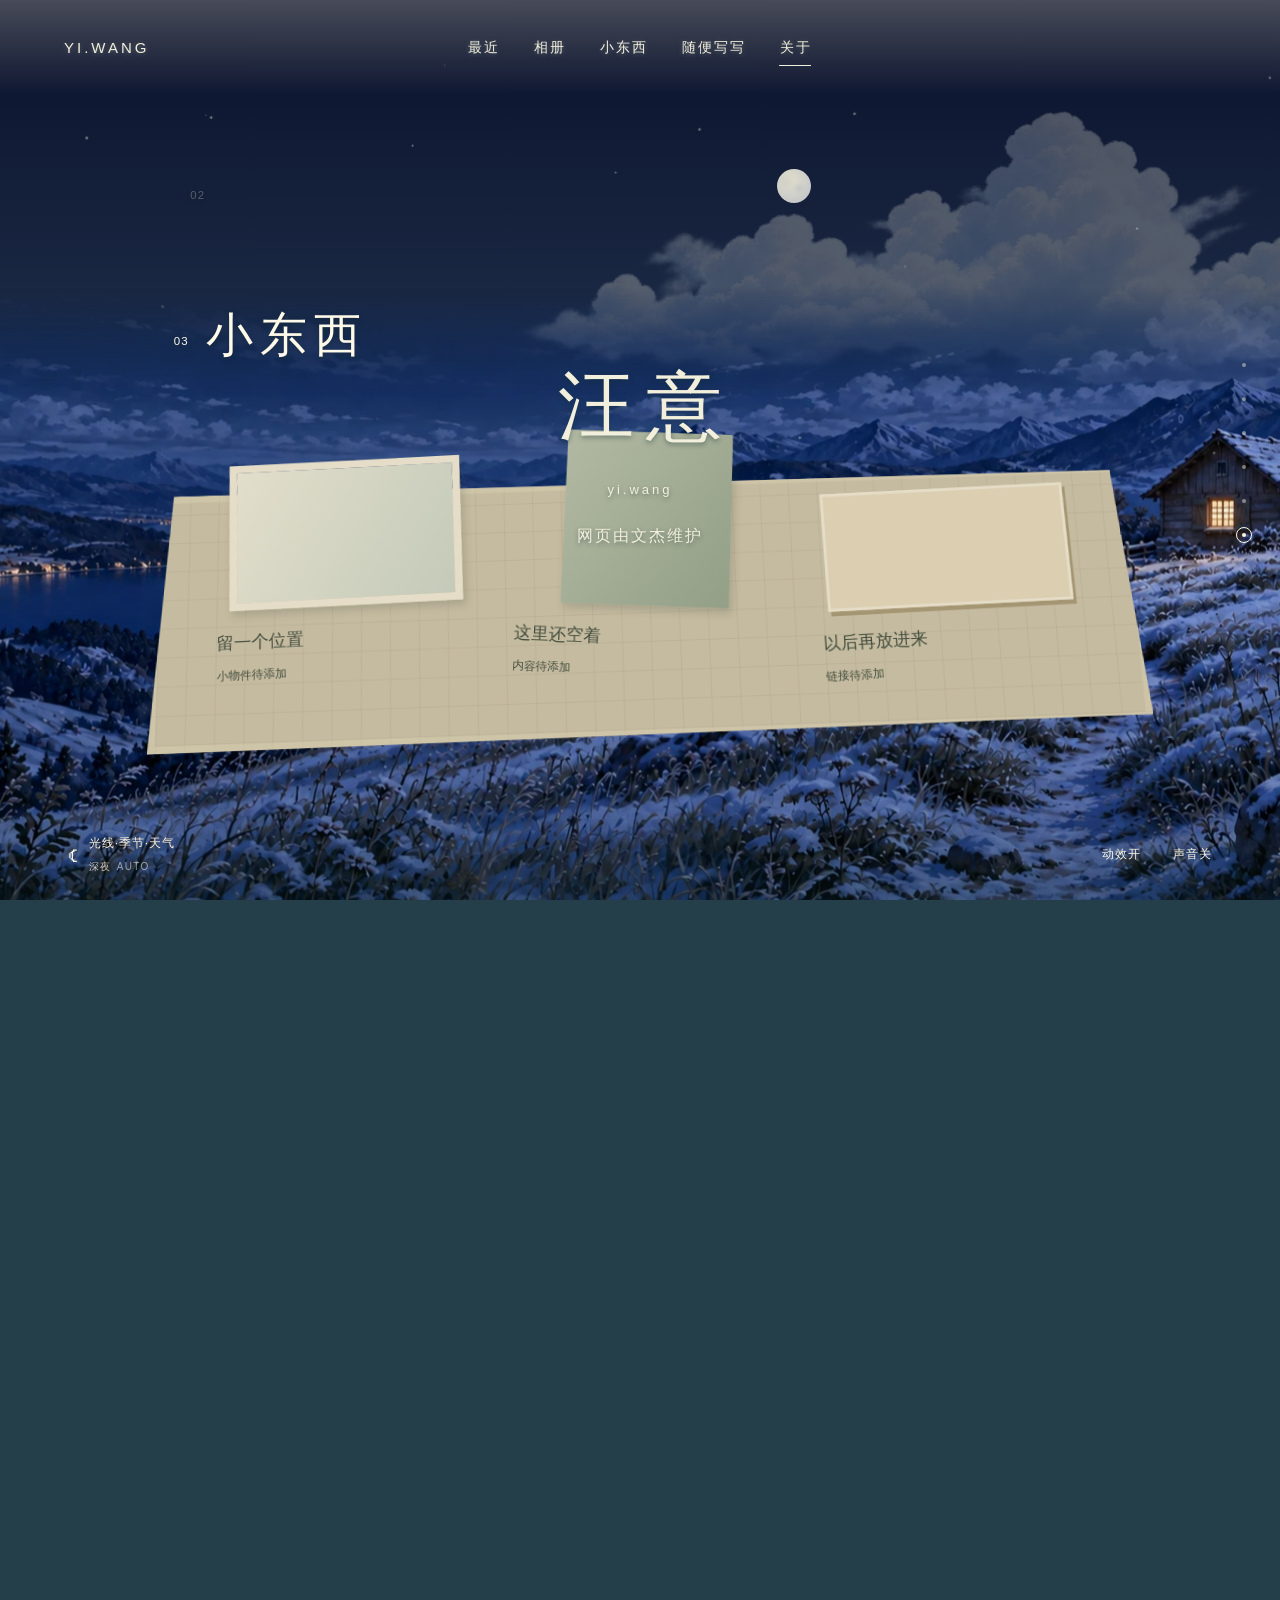
==== commit 3cf2ed69: "Improve gallery placeholders and environment control accessibility" ====
--- a/index.html
+++ b/index.html
@@ -69,7 +69,7 @@
       <div class="chapter-content gallery-content">
         <div class="landmark"><span class="chapter-index">02</span><h2 id="gallery-title">相册</h2></div>
         <!-- 照片仍来自 script.js 的 PHOTOS，不使用风景装饰冒充私人照片。 -->
-        <div class="photo-line" role="group" aria-label="六个照片位置，可左右滑动"><figure class="hanging-photo" style="--slant:-4deg;--delay:0.0s"><button class="photo-button" type="button" data-photo="0" aria-label="打开第 1 张照片"><span class="empty-photo"><span>等待一张照片</span></span><span class="photo-sequence">01</span></button><figcaption>尚未放入照片</figcaption></figure><figure class="hanging-photo" style="--slant:3deg;--delay:0.24s"><button class="photo-button" type="button" data-photo="1" aria-label="打开第 2 张照片"><span class="empty-photo"><span>等待一张照片</span></span><span class="photo-sequence">02</span></button><figcaption>尚未放入照片</figcaption></figure><figure class="hanging-photo" style="--slant:-2deg;--delay:0.48s"><button class="photo-button" type="button" data-photo="2" aria-label="打开第 3 张照片"><span class="empty-photo"><span>等待一张照片</span></span><span class="photo-sequence">03</span></button><figcaption>尚未放入照片</figcaption></figure><figure class="hanging-photo" style="--slant:4deg;--delay:0.72s"><button class="photo-button" type="button" data-photo="3" aria-label="打开第 4 张照片"><span class="empty-photo"><span>等待一张照片</span></span><span class="photo-sequence">04</span></button><figcaption>尚未放入照片</figcaption></figure><figure class="hanging-photo" style="--slant:-3deg;--delay:0.96s"><button class="photo-button" type="button" data-photo="4" aria-label="打开第 5 张照片"><span class="empty-photo"><span>等待一张照片</span></span><span class="photo-sequence">05</span></button><figcaption>尚未放入照片</figcaption></figure><figure class="hanging-photo" style="--slant:2deg;--delay:1.2s"><button class="photo-button" type="button" data-photo="5" aria-label="打开第 6 张照片"><span class="empty-photo"><span>等待一张照片</span></span><span class="photo-sequence">06</span></button><figcaption>尚未放入照片</figcaption></figure></div>
+        <div class="photo-line" role="group" aria-label="六个照片位置，可左右滑动"><figure class="hanging-photo" style="--slant:-4deg;--delay:0.0s"><button class="photo-button" type="button" data-photo="0" aria-label="打开第 1 张照片"><span class="empty-photo"><span>等待一张照片</span></span><span class="photo-sequence">01</span></button><figcaption>尚未放入照片</figcaption></figure><figure class="hanging-photo" style="--slant:3deg;--delay:0.24s"><button class="photo-button" type="button" data-photo="1" aria-label="打开第 2 张照片"><span class="empty-photo"><span>等待一张照片</span></span><span class="photo-sequence">02</span></button><figcaption>尚未放入照片</figcaption></figure><figure class="hanging-photo" style="--slant:-2deg;--delay:0.48s"><button class="photo-button" type="button" data-photo="2" disabled aria-label="等待一张照片"><span class="empty-photo"><span>等待一张照片</span></span><span class="photo-sequence">03</span></button><figcaption>尚未放入照片</figcaption></figure><figure class="hanging-photo" style="--slant:4deg;--delay:0.72s"><button class="photo-button" type="button" data-photo="3" disabled aria-label="等待一张照片"><span class="empty-photo"><span>等待一张照片</span></span><span class="photo-sequence">04</span></button><figcaption>尚未放入照片</figcaption></figure><figure class="hanging-photo" style="--slant:-3deg;--delay:0.96s"><button class="photo-button" type="button" data-photo="4" disabled aria-label="等待一张照片"><span class="empty-photo"><span>等待一张照片</span></span><span class="photo-sequence">05</span></button><figcaption>尚未放入照片</figcaption></figure><figure class="hanging-photo" style="--slant:2deg;--delay:1.2s"><button class="photo-button" type="button" data-photo="5" disabled aria-label="等待一张照片"><span class="empty-photo"><span>等待一张照片</span></span><span class="photo-sequence">06</span></button><figcaption>尚未放入照片</figcaption></figure></div>
         <p class="gallery-hint">轻点展开<span class="mobile-hint"> · 左右滑动</span></p>
       </div>
     </section>
@@ -106,8 +106,8 @@
   </main>
   <p class="sr-only" id="journey-announcement" role="status" aria-live="polite"></p>
   <div class="world-controls" role="group" aria-label="世界设置">
-    <button id="time-toggle" class="time-toggle" type="button" aria-label="预览一天的光线" aria-haspopup="dialog"><span class="time-symbol" aria-hidden="true">☀</span><span id="time-label">白昼</span><small id="time-mode-label">AUTO</small></button>
-    <div class="playback-controls"><button id="motion-toggle" type="button" aria-pressed="false">动效开</button><button id="sound-toggle" type="button" aria-pressed="false">声音关</button></div>
+    <button id="time-toggle" class="time-toggle" type="button" aria-label="光线、季节与天气设置" aria-haspopup="dialog" aria-controls="time-dialog"><span class="time-symbol" aria-hidden="true">☀</span><span class="time-copy"><span class="environment-label">光线·季节·天气</span><span class="time-status"><span id="time-label">白昼</span><small id="time-mode-label">AUTO</small></span></span></button>
+    <div class="playback-controls"><button id="motion-toggle" type="button" aria-label="动效" aria-pressed="true">动效开</button><button id="sound-toggle" type="button" aria-label="声音" aria-pressed="false">声音关</button></div>
   </div>
   <nav class="scene-rail" aria-label="场景定位"><a href="#home" aria-label="首页"><span>首页</span></a><a href="#recent" aria-label="最近"><span>最近</span></a><a href="#gallery" aria-label="相册"><span>相册</span></a><a href="#things" aria-label="小东西"><span>小东西</span></a><a href="#notes" aria-label="随便写写"><span>随便写写</span></a><a href="#about" aria-label="关于"><span>关于</span></a></nav>
   <dialog id="chapter-menu" class="small-dialog chapter-menu" aria-label="导航">
@@ -115,7 +115,7 @@
     <nav aria-label="移动端章节导航"><a href="#home">YI.WANG</a><a href="#recent">最近</a><a href="#gallery">相册</a><a href="#things">小东西</a><a href="#notes">随便写写</a><a href="#about">关于</a></nav>
   </dialog>
   <dialog id="time-dialog" class="small-dialog time-dialog" aria-labelledby="time-dialog-title">
-    <button class="icon-button" data-close-dialog type="button" aria-label="关闭光线预览">×</button>
+    <button class="icon-button" data-close-dialog type="button" aria-label="关闭光线、季节与天气设置">×</button>
     <h2 id="time-dialog-title">看看此刻之外</h2><p>默认跟随你的本地时间</p>
     <p class="setting-label">光线</p>
     <div class="time-options"><button type="button" data-time="auto" aria-pressed="true">自动 <small>AUTO</small></button><button type="button" data-time="morning" aria-pressed="false">清晨</button><button type="button" data-time="day" aria-pressed="false">白昼</button><button type="button" data-time="sunset" aria-pressed="false">黄昏</button><button type="button" data-time="dusk" aria-pressed="false">入夜</button><button type="button" data-time="night" aria-pressed="false">深夜</button></div>
--- a/styles.css
+++ b/styles.css
@@ -88,6 +88,7 @@
 .empty-photo{position:absolute;inset:0;display:grid;place-items:center;background:linear-gradient(150deg,#b4c4ba,#a3b6b0 50%,#829c99);color:#edf0df}
 .hanging-photo:nth-child(2n) .empty-photo{background:linear-gradient(130deg,#d2ccb2,#b9bda5)}.hanging-photo:nth-child(3n) .empty-photo{background:linear-gradient(150deg,#aebbc1,#7e9ba8)}
 .empty-photo span{font:13px var(--serif);letter-spacing:.06em;opacity:.85}
+.photo-button:disabled{cursor:default}
 .photo-button img{position:absolute;inset:0;width:100%;height:100%;object-fit:cover;opacity:0;transition:opacity .45s ease}
 .photo-button img.is-decoded{opacity:1}
 .photo-sequence{position:absolute;bottom:9px;right:10px;color:#f7f0dbbb;font:12px var(--sans)}
@@ -145,6 +146,7 @@
 .world-controls{position:fixed;z-index:26;bottom:0;left:0;right:0;display:flex;justify-content:space-between;align-items:center;padding:16px var(--gutter) calc(16px + env(safe-area-inset-bottom));color:#fff7e2;text-shadow:0 1px 4px #071c25;background:linear-gradient(transparent,#122e3030);pointer-events:none}
 .world-controls button{pointer-events:auto;min-height:44px;padding:8px 4px}
 .time-toggle{display:flex;align-items:center;gap:10px;font-size:13px;letter-spacing:.07em}.time-symbol{font-size:20px;line-height:1}
+.time-copy{display:flex;flex-direction:column;align-items:flex-start;gap:3px}.environment-label{font-size:12px}.time-status{font-size:10px;opacity:.8}
 .time-toggle small{font-size:10px;opacity:.7;letter-spacing:.13em;margin-left:6px}.playback-controls{display:flex;gap:25px}
 .playback-controls button{font-size:12px;letter-spacing:.07em}
 .scene-rail{position:fixed;right:20px;top:50%;transform:translateY(-50%);z-index:24;display:flex;flex-direction:column;gap:2px;color:#fff6df}
@@ -190,7 +192,7 @@
 .no-script{padding:15px 25px;background:#e7e4cf;color:#35423c;text-align:center;font-size:14px}
 
 @media(hover:hover) and (pointer:fine){
- .hanging-photo:hover{transform:rotate(0deg) translateY(-4px)}.keepsake:hover{transform:translateY(-6px) rotate(0)}
+ .hanging-photo:not(.is-empty):hover{transform:rotate(0deg) translateY(-4px)}.keepsake:hover{transform:translateY(-6px) rotate(0)}
 }
 @media(max-width:1000px){
  .desktop-nav{gap:18px}.field-notes{gap:24px}.field-note{padding:29px 21px}.picnic-cloth{gap:26px;padding-left:20px;padding-right:20px}.scene-rail{right:9px}
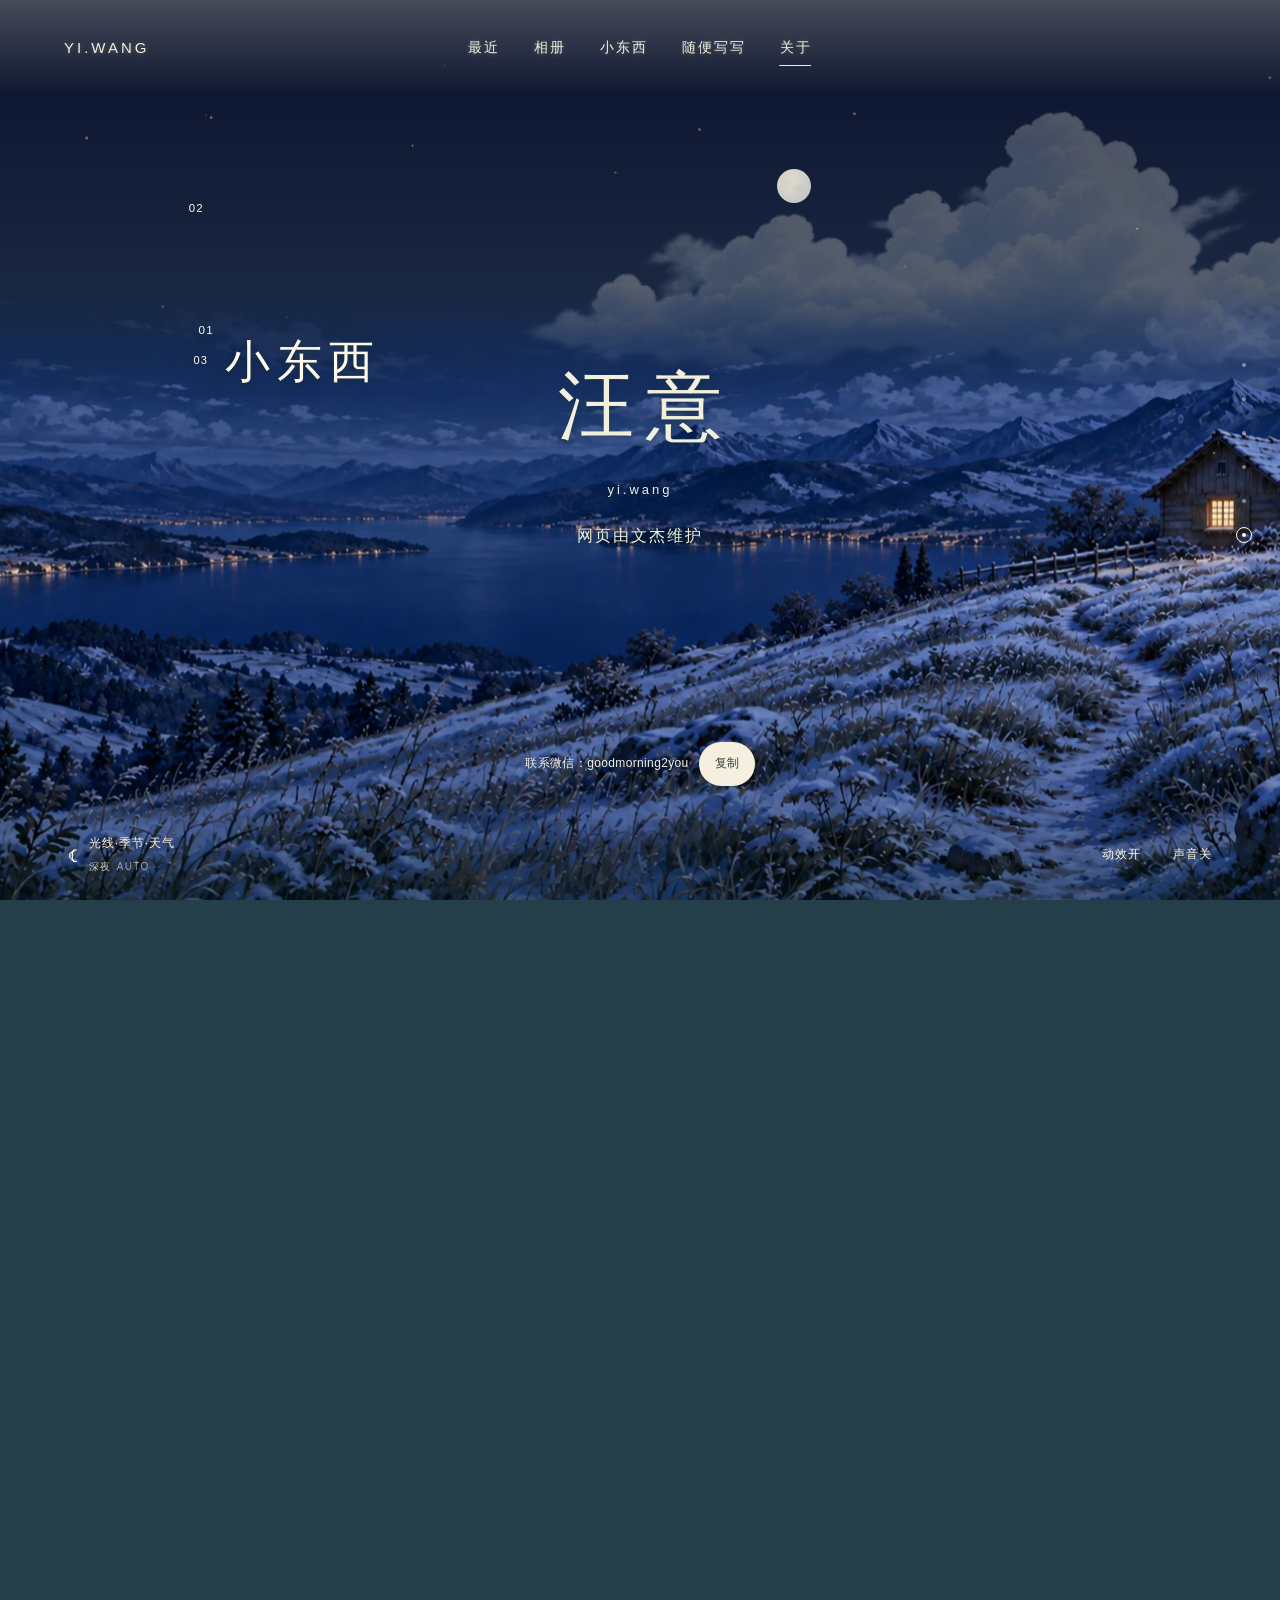
==== commit 42c94be5: "Add WeChat contact footer with accessible copy feedback" ====
--- a/index.html
+++ b/index.html
@@ -28,6 +28,16 @@
   <script defer src="scene-painter.js"></script>
   <script defer src="script.js"></script>
   <script defer src="https://cloud.umami.is/script.js" data-website-id="96161282-32cd-4d9a-9470-663d7aa265c7"></script>
+  <style>
+    .contact-footer{position:absolute;left:20px;right:20px;bottom:calc(90px + env(safe-area-inset-bottom));width:auto;z-index:2;text-align:center;color:#f5efdf;font:12px/1.7 "Microsoft YaHei",sans-serif;letter-spacing:.03em;text-shadow:0 1px 4px #102e53}
+    .contact-footer-row{display:flex;align-items:center;justify-content:center;gap:10px;flex-wrap:wrap}
+    .contact-footer button{min-height:44px;padding:7px 15px;border:1px solid #f5efdf80;border-radius:999px;background:#f5efdf;color:#35423d;font:inherit;cursor:pointer;text-shadow:none}
+    .contact-footer button:focus-visible,.contact-footer input:focus-visible{outline:2px solid #f5efdf;outline-offset:4px}
+    .contact-footer p{margin:0;font:inherit;letter-spacing:inherit}.contact-copy-status{min-height:1.7em;margin-top:4px!important}
+    .contact-footer input{display:block;max-width:100%;width:230px;margin:6px auto;padding:8px;border:1px solid #bdb49d;border-radius:6px;background:#fff9e9;color:#35423d;font:inherit;text-align:center}.contact-footer input[hidden]{display:none}
+    @media(max-width:360px){.contact-footer{left:12px;right:12px}.contact-footer-row{gap:4px 8px}}
+    @media print{.contact-footer{position:static;color:#35423d;text-shadow:none}.contact-footer button,.contact-copy-status{display:none}}
+  </style>
 </head>
 <body>
   <a href="#main" class="skip-link">跳至正文</a>
@@ -102,6 +112,11 @@
     </section>
     <section class="chapter about" id="about" data-chapter="关于" aria-label="关于">
       <div class="quiet-signature"><h2>汪意</h2><p class="signature-domain">yi.wang</p><p>网页由文杰维护</p></div>
+      <footer class="contact-footer" aria-label="联系微信">
+        <div class="contact-footer-row"><span>联系微信：<span>goodmorning2you</span></span><button type="button" data-copy-wechat aria-label="复制微信号 goodmorning2you">复制</button></div>
+        <p class="contact-copy-status" role="status" aria-live="polite" aria-atomic="true"></p>
+        <input class="contact-copy-fallback" value="goodmorning2you" readonly hidden aria-label="微信号，请手动复制">
+      </footer>
     </section>
   </main>
   <p class="sr-only" id="journey-announcement" role="status" aria-live="polite"></p>
@@ -134,5 +149,23 @@
   </dialog>
   <p id="status-message" class="status-message" role="status" aria-live="polite"></p>
   <noscript><p class="no-script">场景旅行需要 JavaScript；你仍可以阅读各个栏目。</p></noscript>
+
+  <script>
+    document.querySelectorAll('[data-copy-wechat]').forEach(button=>{
+      const footer=button.closest('.contact-footer'),status=footer.querySelector('.contact-copy-status'),fallback=footer.querySelector('.contact-copy-fallback');
+      button.addEventListener('click',async()=>{
+        button.disabled=true;status.textContent='';fallback.hidden=true;
+        let copied=false;
+        try{if(navigator.clipboard&&window.isSecureContext){await navigator.clipboard.writeText('goodmorning2you');copied=true;}}catch{}
+        if(!copied){
+          fallback.hidden=false;fallback.focus();fallback.select();
+          try{copied=document.execCommand('copy');}catch{}
+        }
+        button.disabled=false;
+        if(copied){fallback.hidden=true;button.focus();status.textContent='微信号已复制';}
+        else{status.textContent='自动复制未成功，请长按或选中微信号手动复制';fallback.focus();fallback.select();}
+      });
+    });
+  </script>
 </body>
 </html>
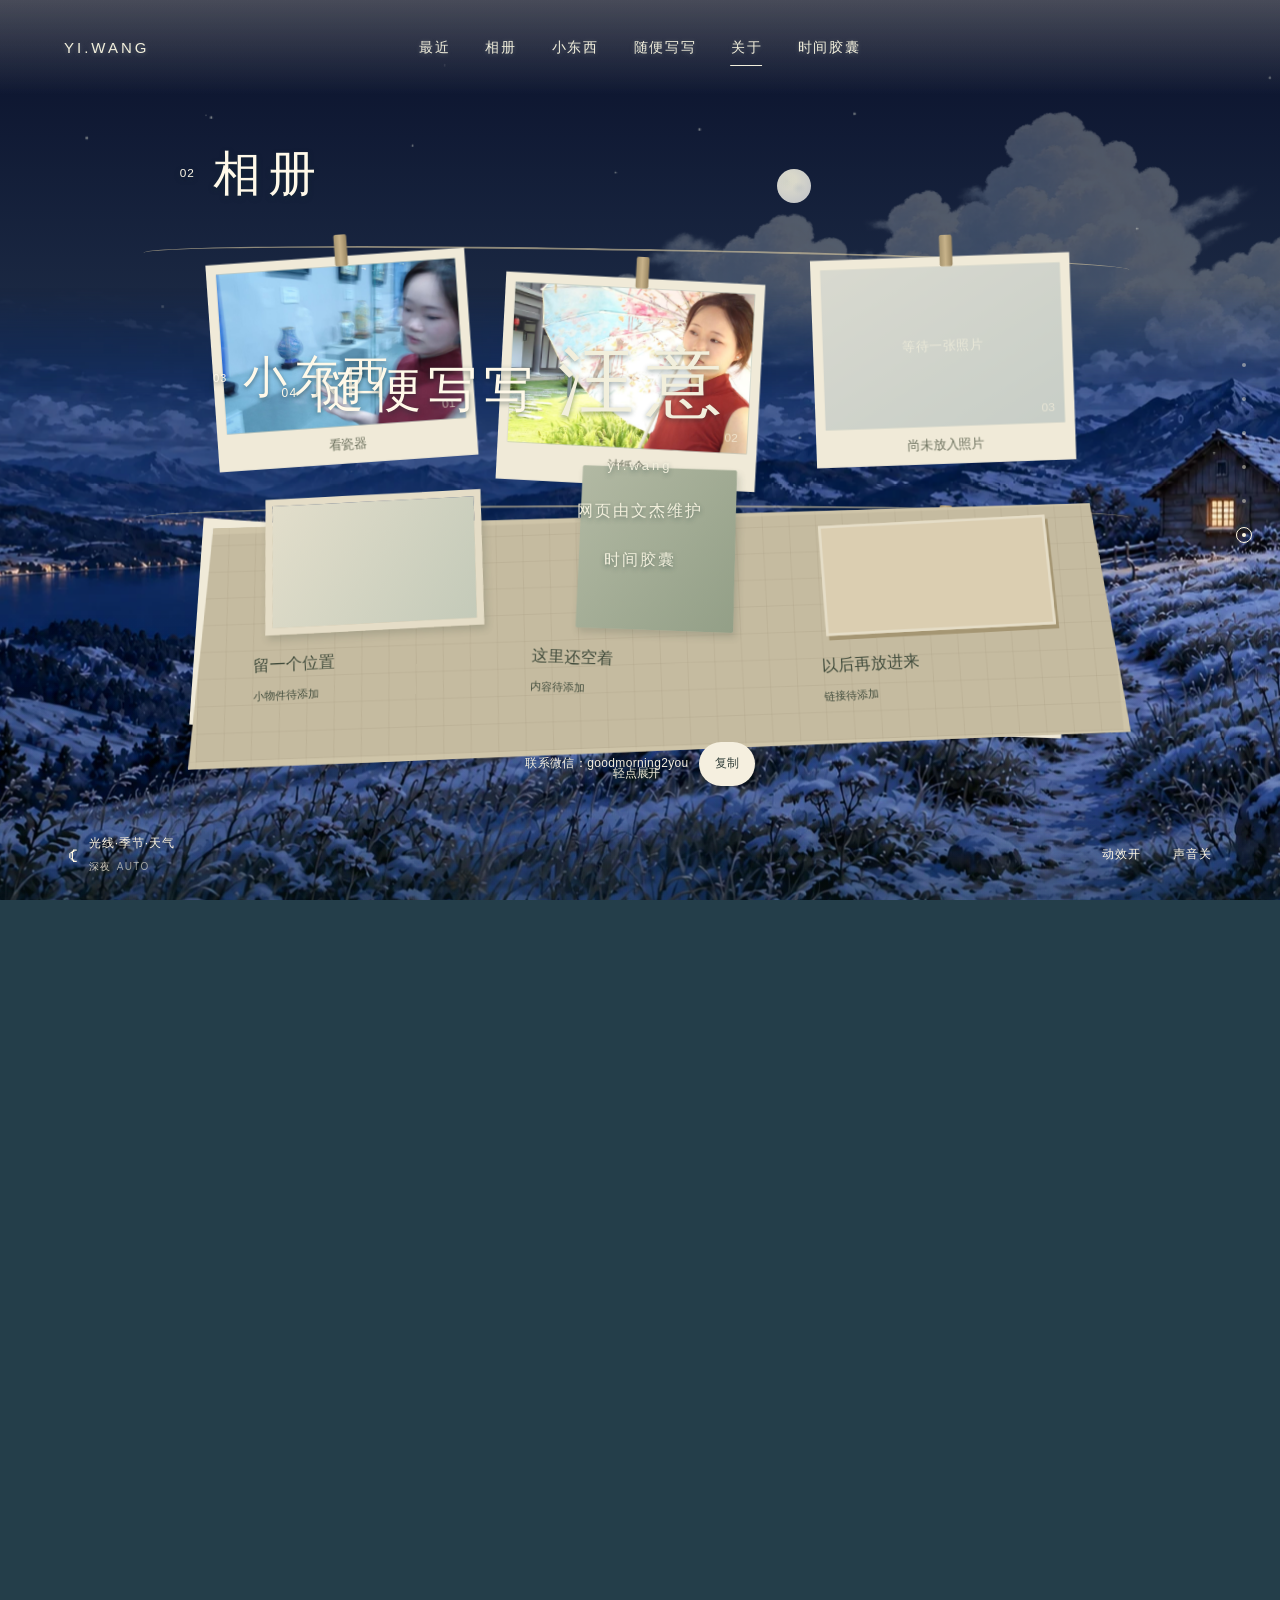
==== commit 73dc2ad5: "Link the private time capsule from site navigation" ====
--- a/index.html
+++ b/index.html
@@ -55,7 +55,7 @@
   <div class="camera-leaf" aria-hidden="true"><canvas></canvas></div>
   <header class="site-header">
     <a class="wordmark" href="#home" aria-label="YI.WANG，回到首页">YI.WANG</a>
-    <nav class="desktop-nav" aria-label="章节导航"><span class="nav-indicator" aria-hidden="true"></span><a href="#recent">最近</a><a href="#gallery">相册</a><a href="#things">小东西</a><a href="#notes">随便写写</a><a href="#about">关于</a></nav>
+    <nav class="desktop-nav" aria-label="章节导航"><span class="nav-indicator" aria-hidden="true"></span><a href="#recent">最近</a><a href="#gallery">相册</a><a href="#things">小东西</a><a href="#notes">随便写写</a><a href="#about">关于</a><a href="https://yi-time-capsule.astrum43z.chatgpt.site" rel="noreferrer">时间胶囊</a></nav>
     <button class="menu-toggle" type="button" aria-label="打开导航" aria-expanded="false" aria-controls="chapter-menu"><span></span><span></span></button>
   </header>
   <button class="skip-intro" type="button" hidden>跳过开场</button>
@@ -111,7 +111,7 @@
       </div>
     </section>
     <section class="chapter about" id="about" data-chapter="关于" aria-label="关于">
-      <div class="quiet-signature"><h2>汪意</h2><p class="signature-domain">yi.wang</p><p>网页由文杰维护</p></div>
+      <div class="quiet-signature"><h2>汪意</h2><p class="signature-domain">yi.wang</p><p>网页由文杰维护</p><p><a href="https://yi-time-capsule.astrum43z.chatgpt.site" rel="noreferrer">时间胶囊</a></p></div>
       <footer class="contact-footer" aria-label="联系微信">
         <div class="contact-footer-row"><span>联系微信：<span>goodmorning2you</span></span><button type="button" data-copy-wechat aria-label="复制微信号 goodmorning2you">复制</button></div>
         <p class="contact-copy-status" role="status" aria-live="polite" aria-atomic="true"></p>
@@ -127,7 +127,7 @@
   <nav class="scene-rail" aria-label="场景定位"><a href="#home" aria-label="首页"><span>首页</span></a><a href="#recent" aria-label="最近"><span>最近</span></a><a href="#gallery" aria-label="相册"><span>相册</span></a><a href="#things" aria-label="小东西"><span>小东西</span></a><a href="#notes" aria-label="随便写写"><span>随便写写</span></a><a href="#about" aria-label="关于"><span>关于</span></a></nav>
   <dialog id="chapter-menu" class="small-dialog chapter-menu" aria-label="导航">
     <button class="icon-button" data-close-dialog type="button" aria-label="关闭导航">×</button>
-    <nav aria-label="移动端章节导航"><a href="#home">YI.WANG</a><a href="#recent">最近</a><a href="#gallery">相册</a><a href="#things">小东西</a><a href="#notes">随便写写</a><a href="#about">关于</a></nav>
+    <nav aria-label="移动端章节导航"><a href="#home">YI.WANG</a><a href="#recent">最近</a><a href="#gallery">相册</a><a href="#things">小东西</a><a href="#notes">随便写写</a><a href="#about">关于</a><a href="https://yi-time-capsule.astrum43z.chatgpt.site" rel="noreferrer">时间胶囊</a></nav>
   </dialog>
   <dialog id="time-dialog" class="small-dialog time-dialog" aria-labelledby="time-dialog-title">
     <button class="icon-button" data-close-dialog type="button" aria-label="关闭光线、季节与天气设置">×</button>
